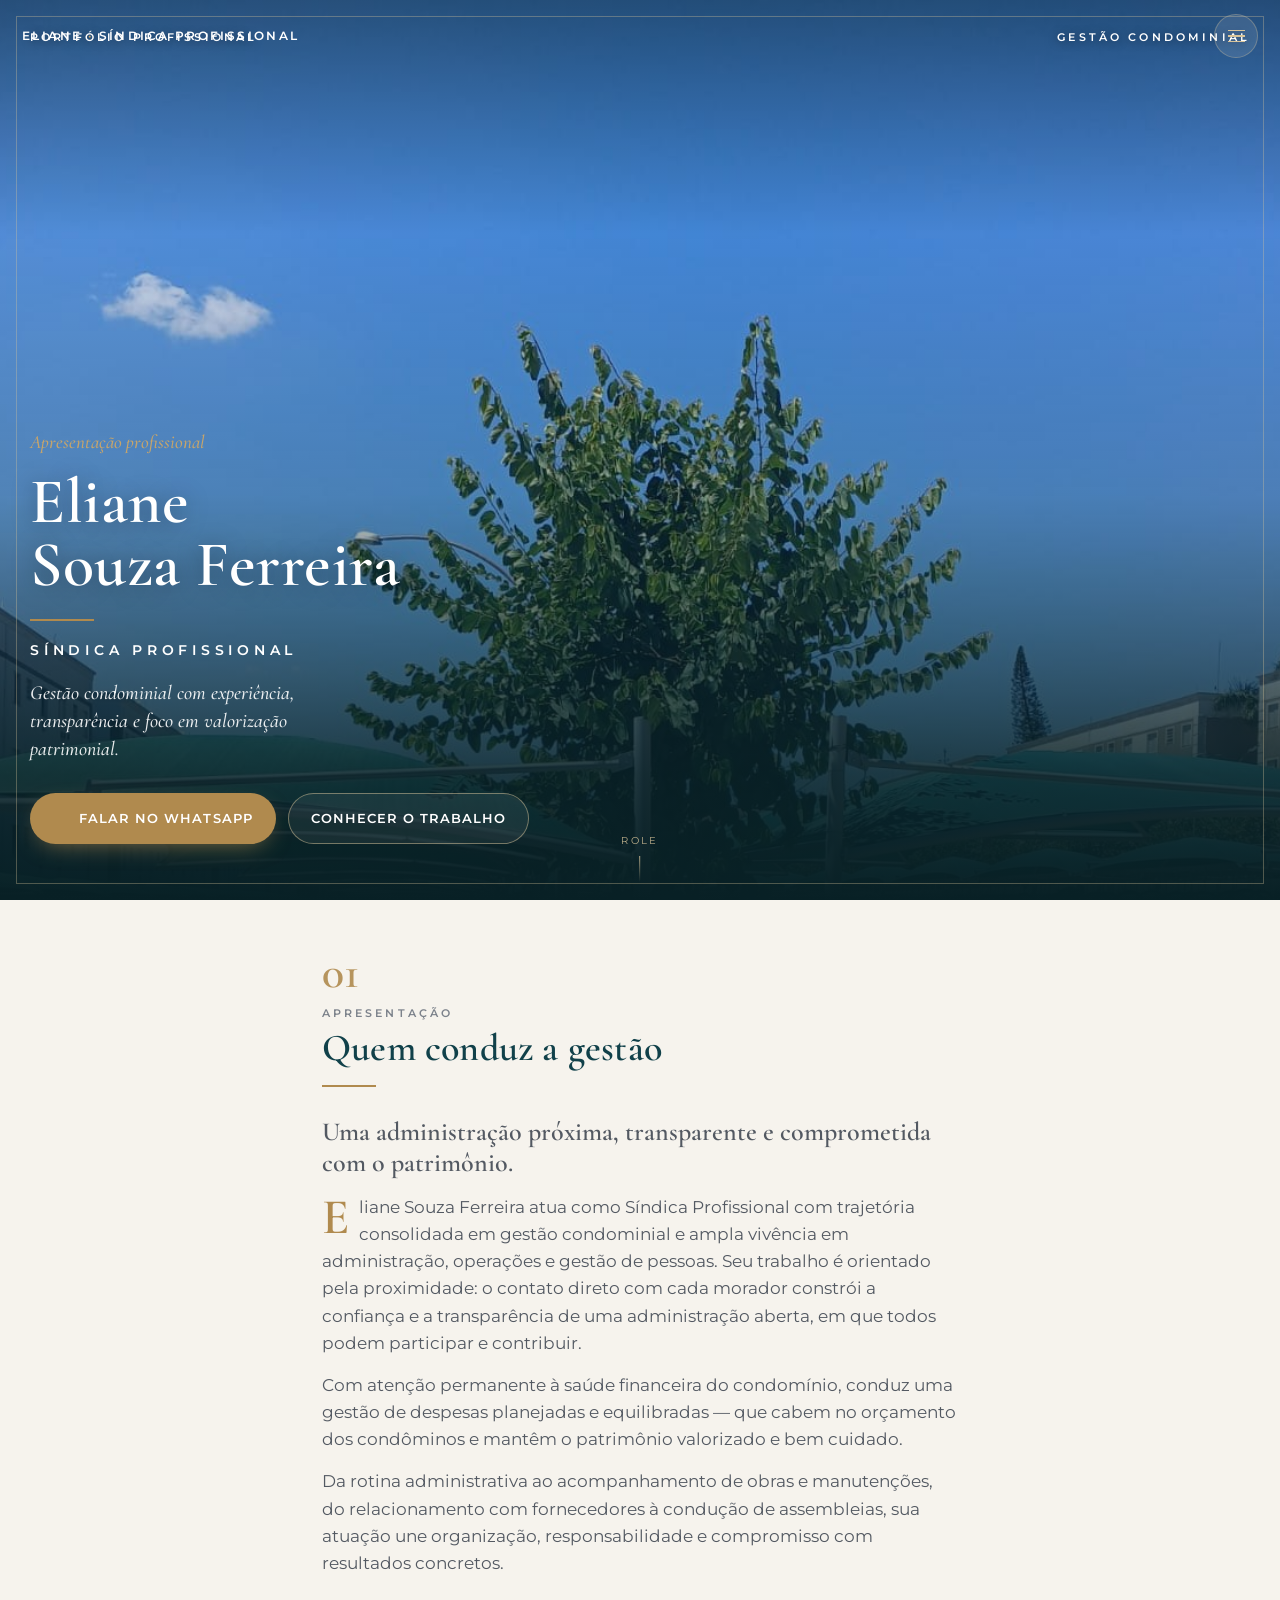
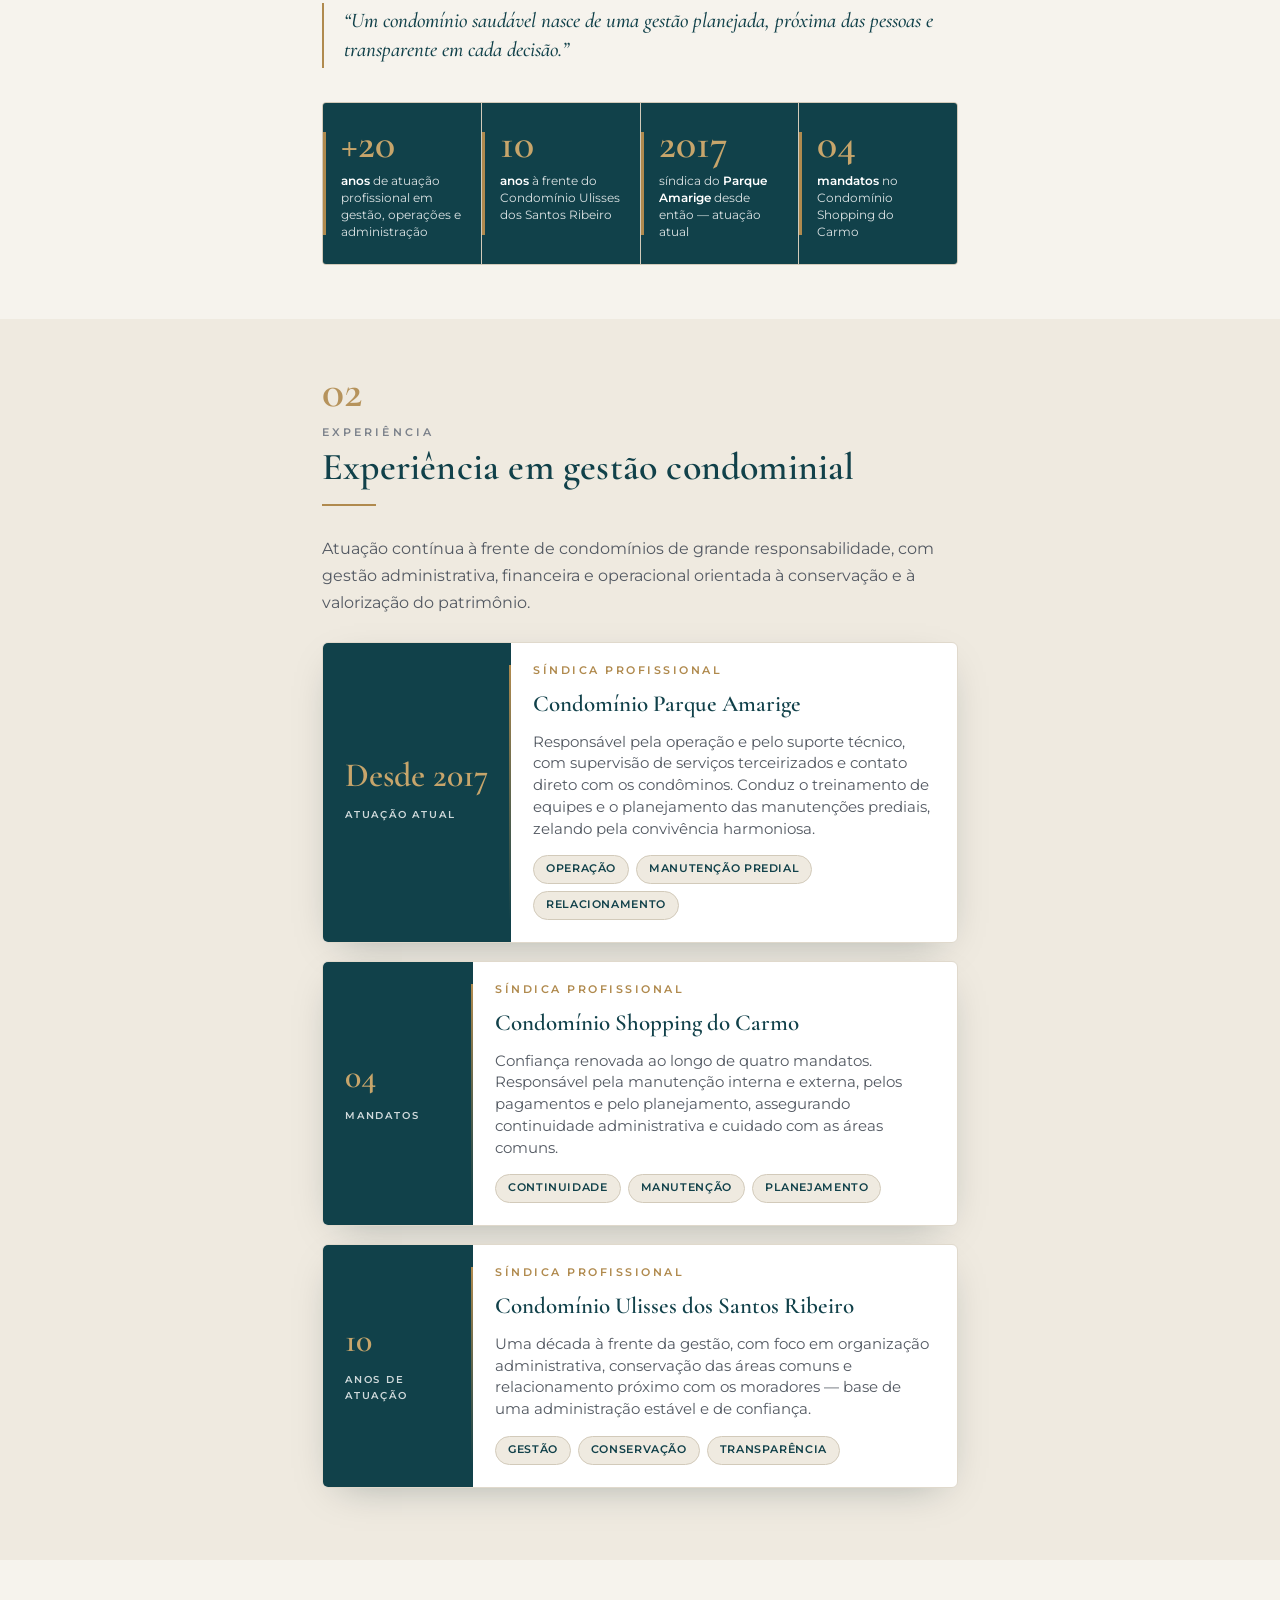
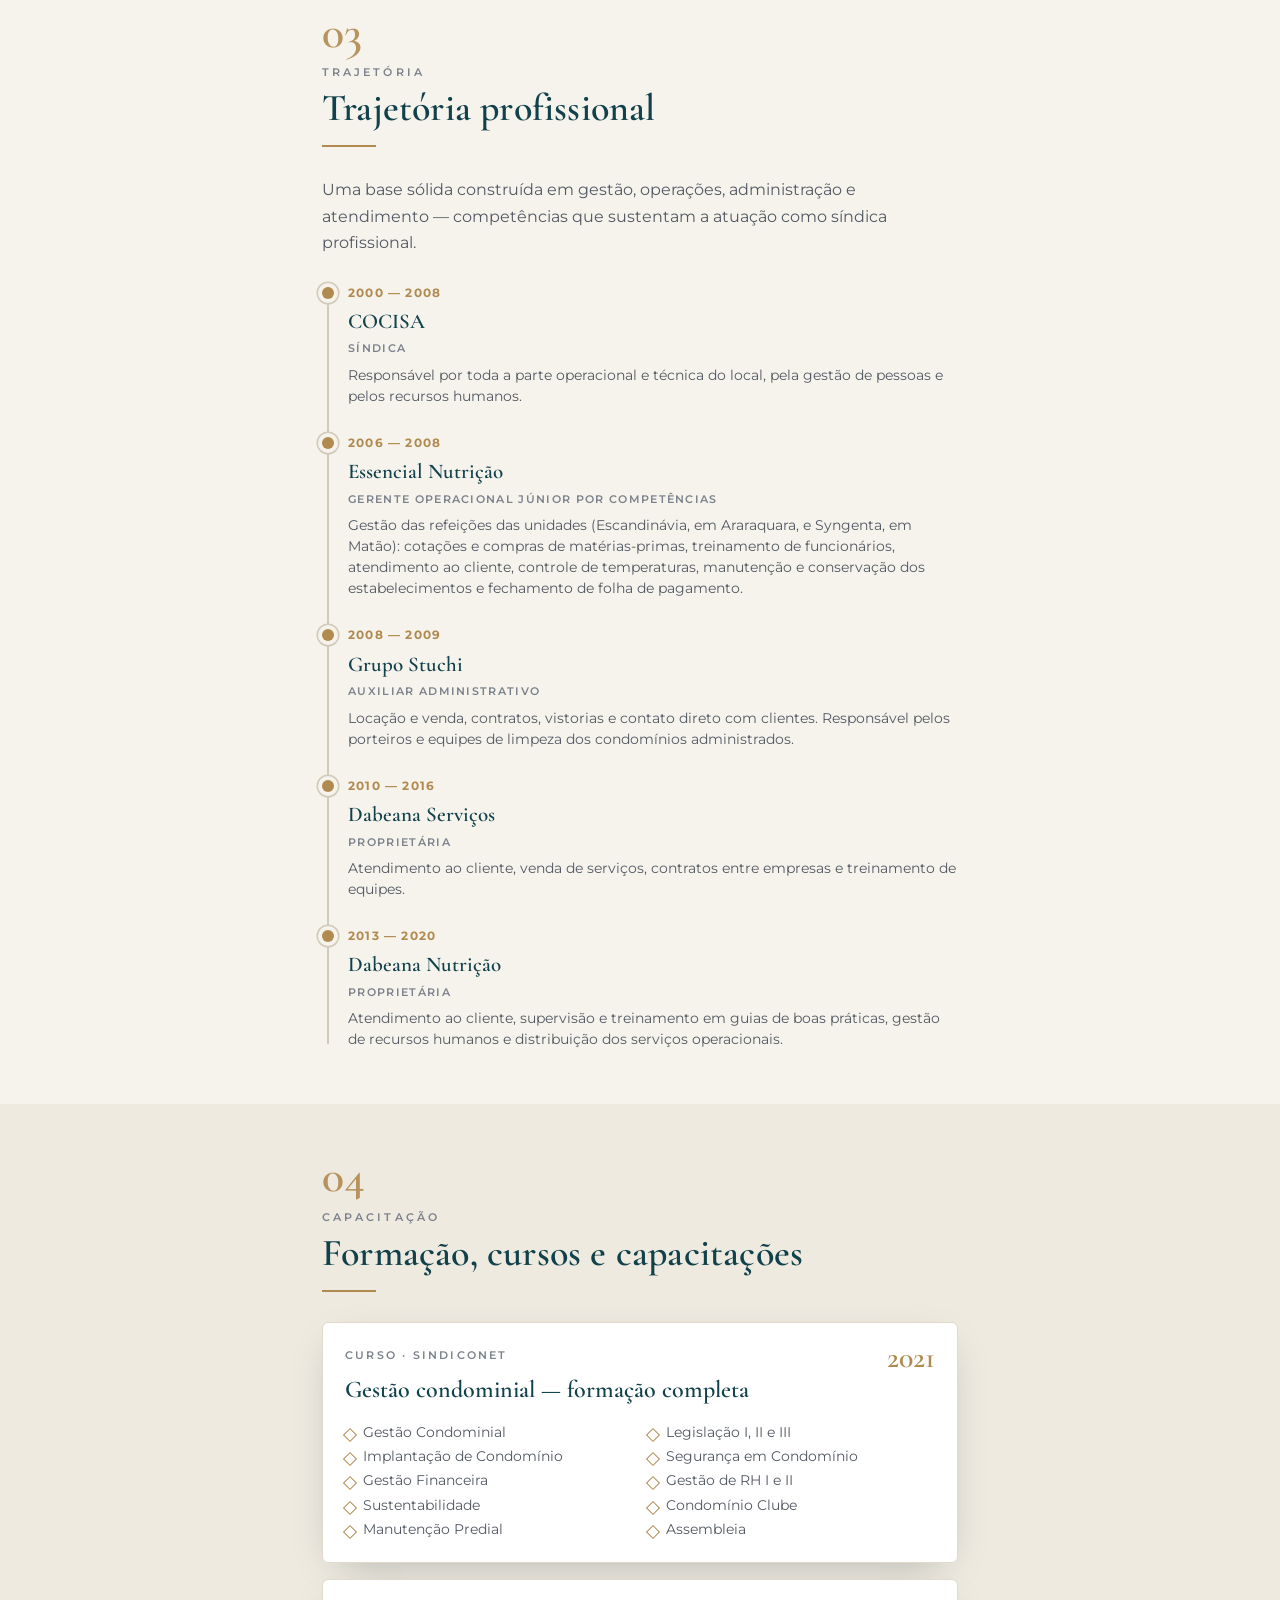
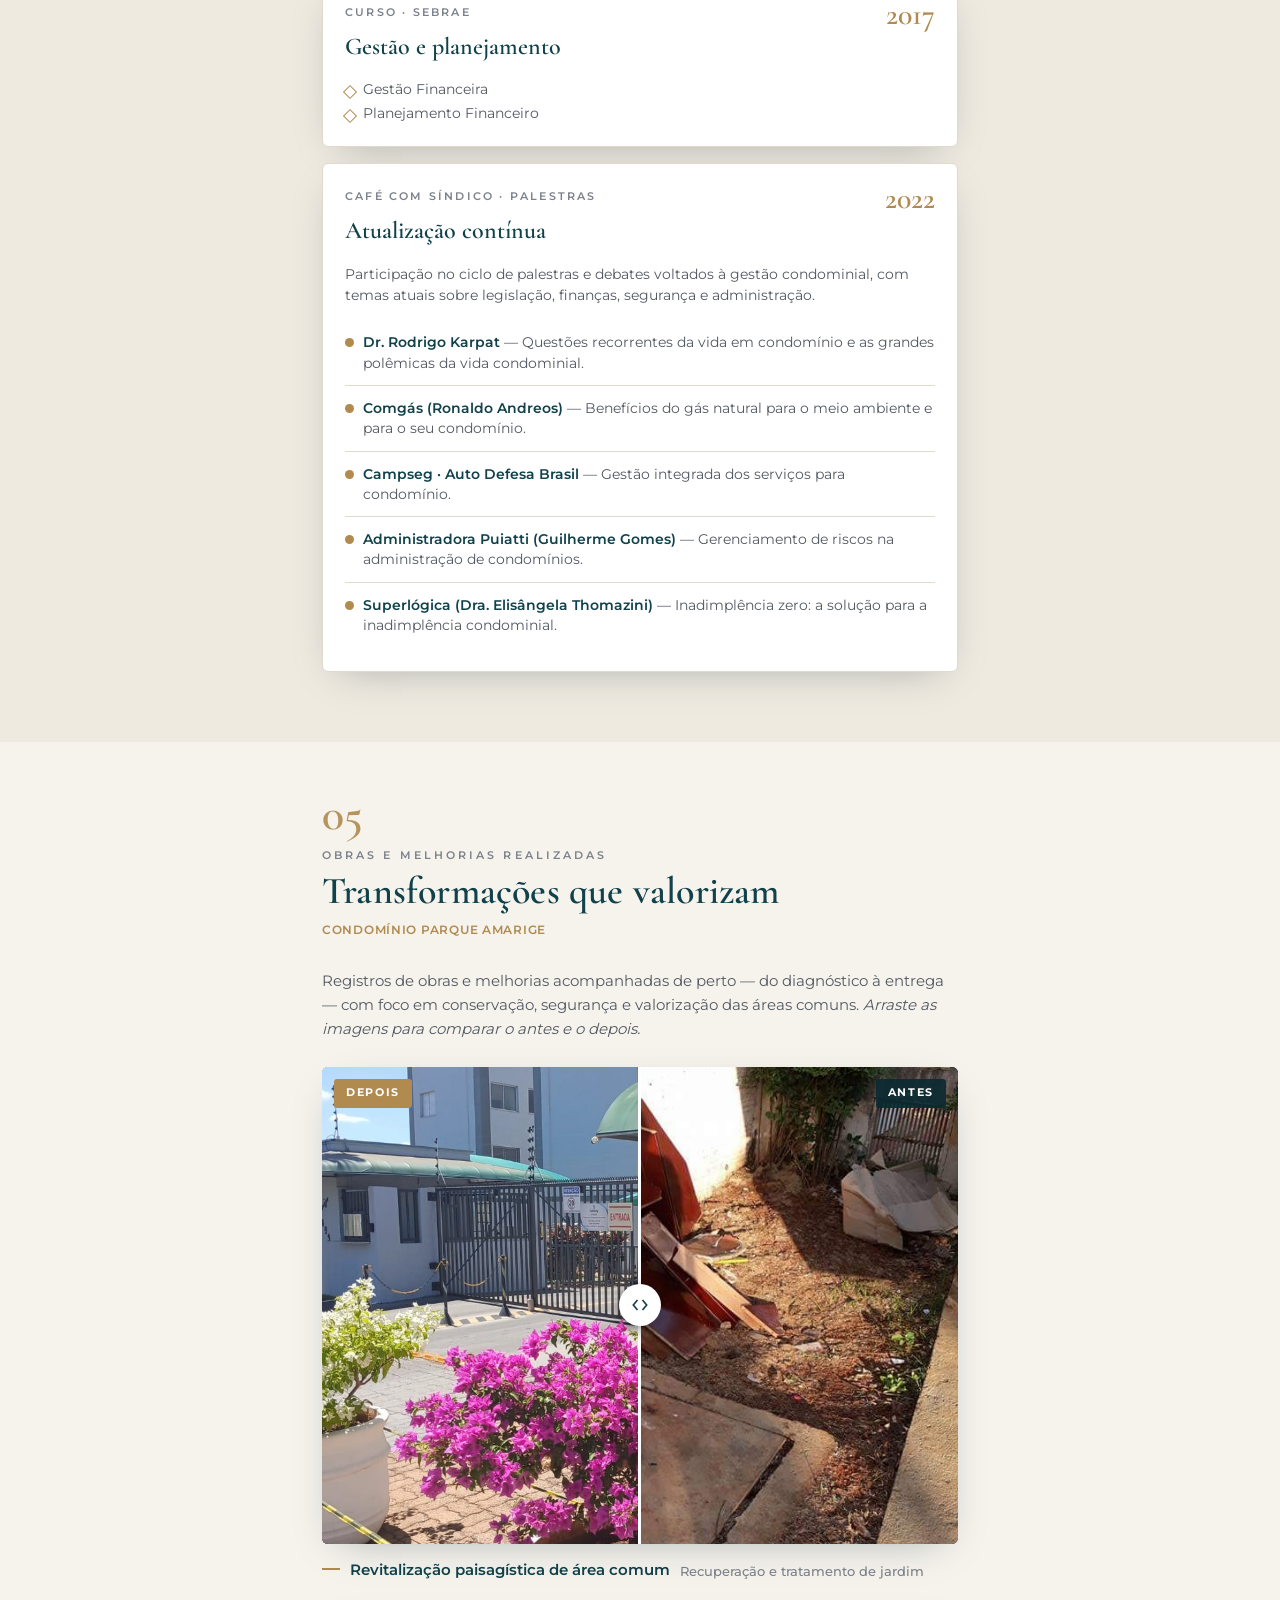
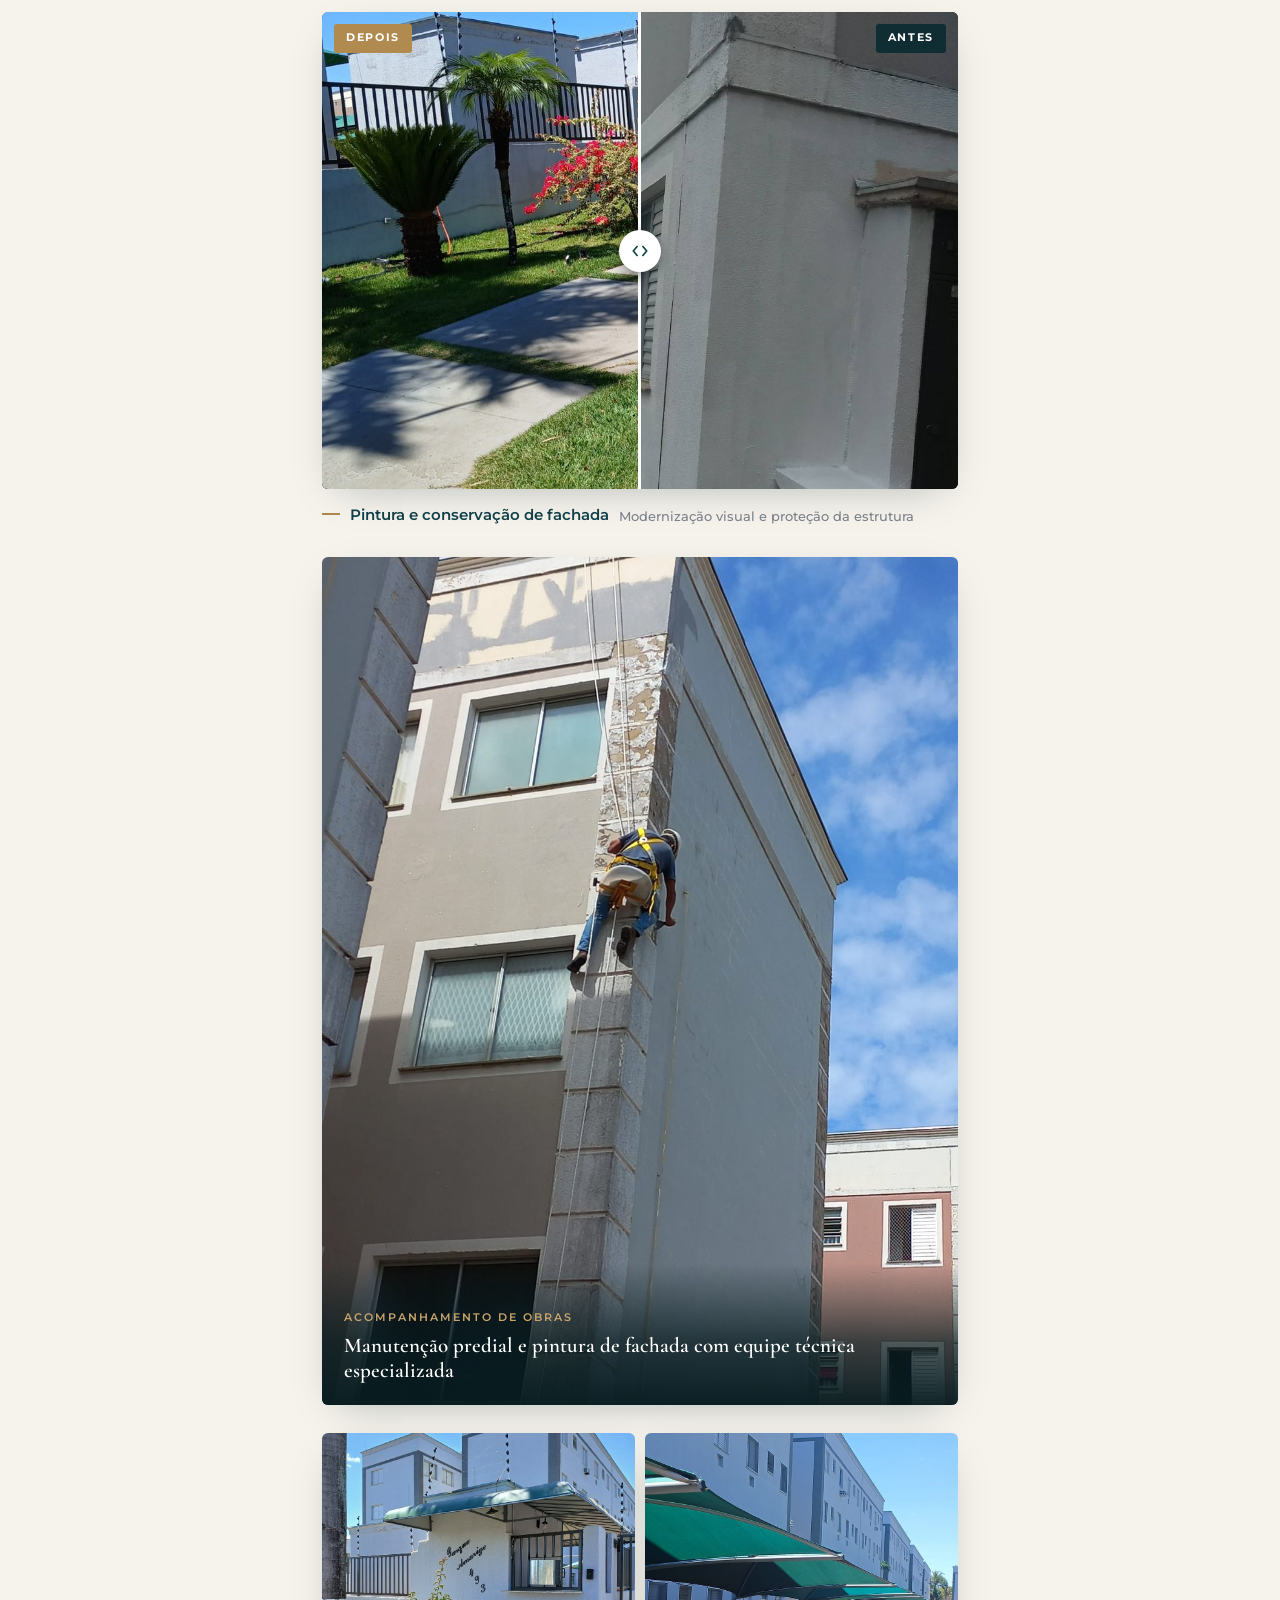
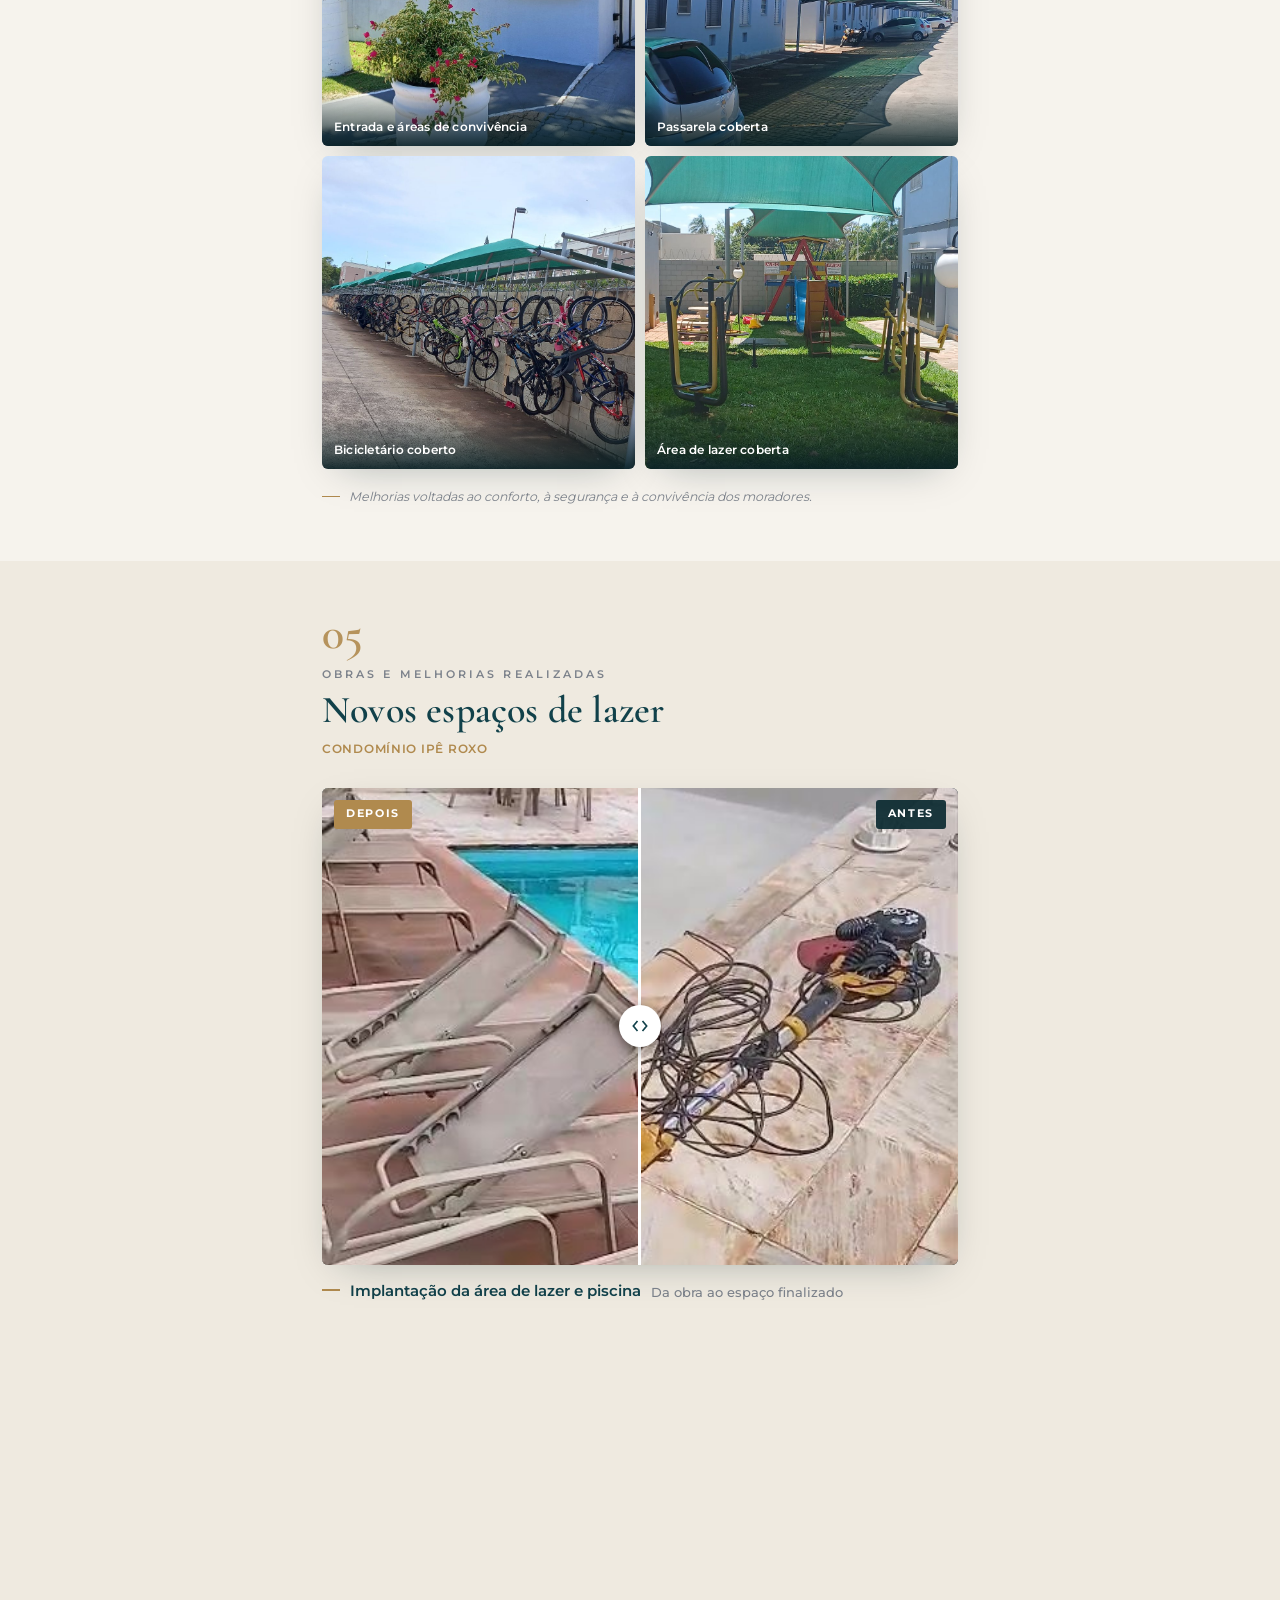
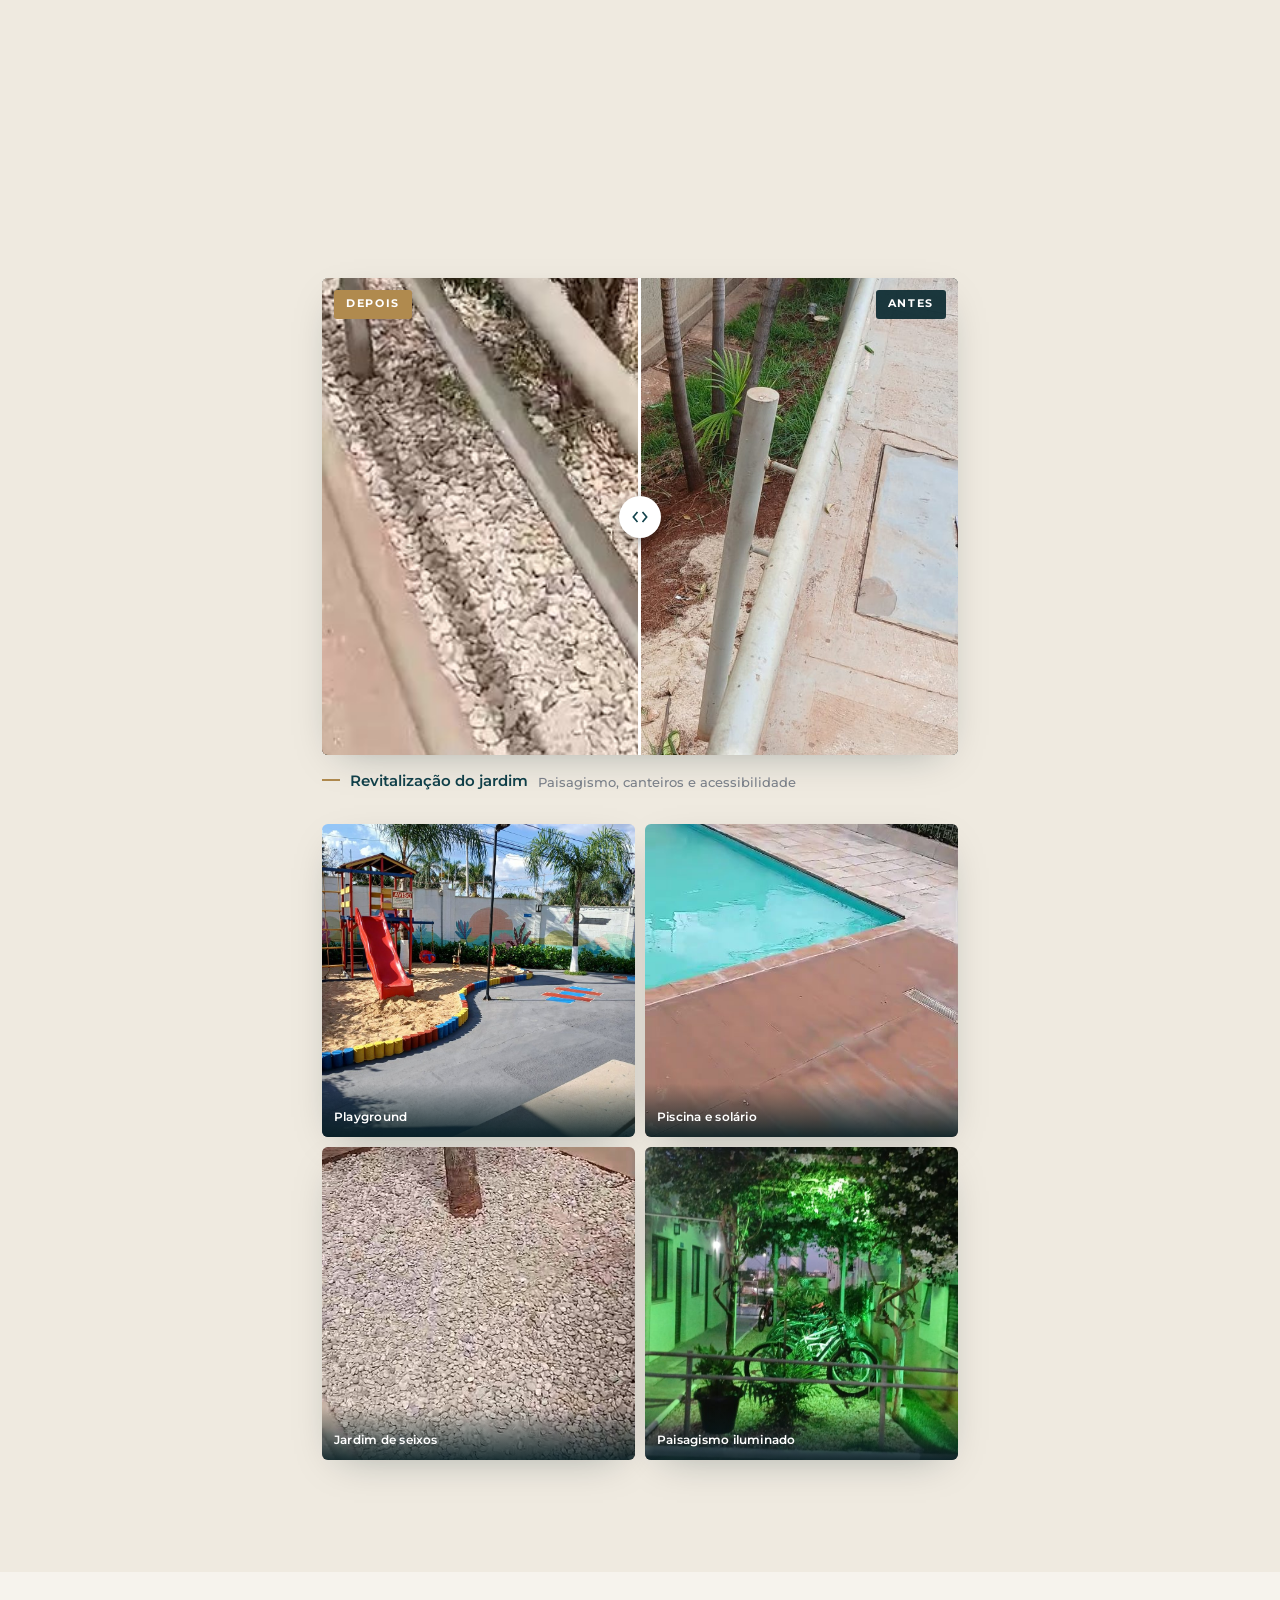
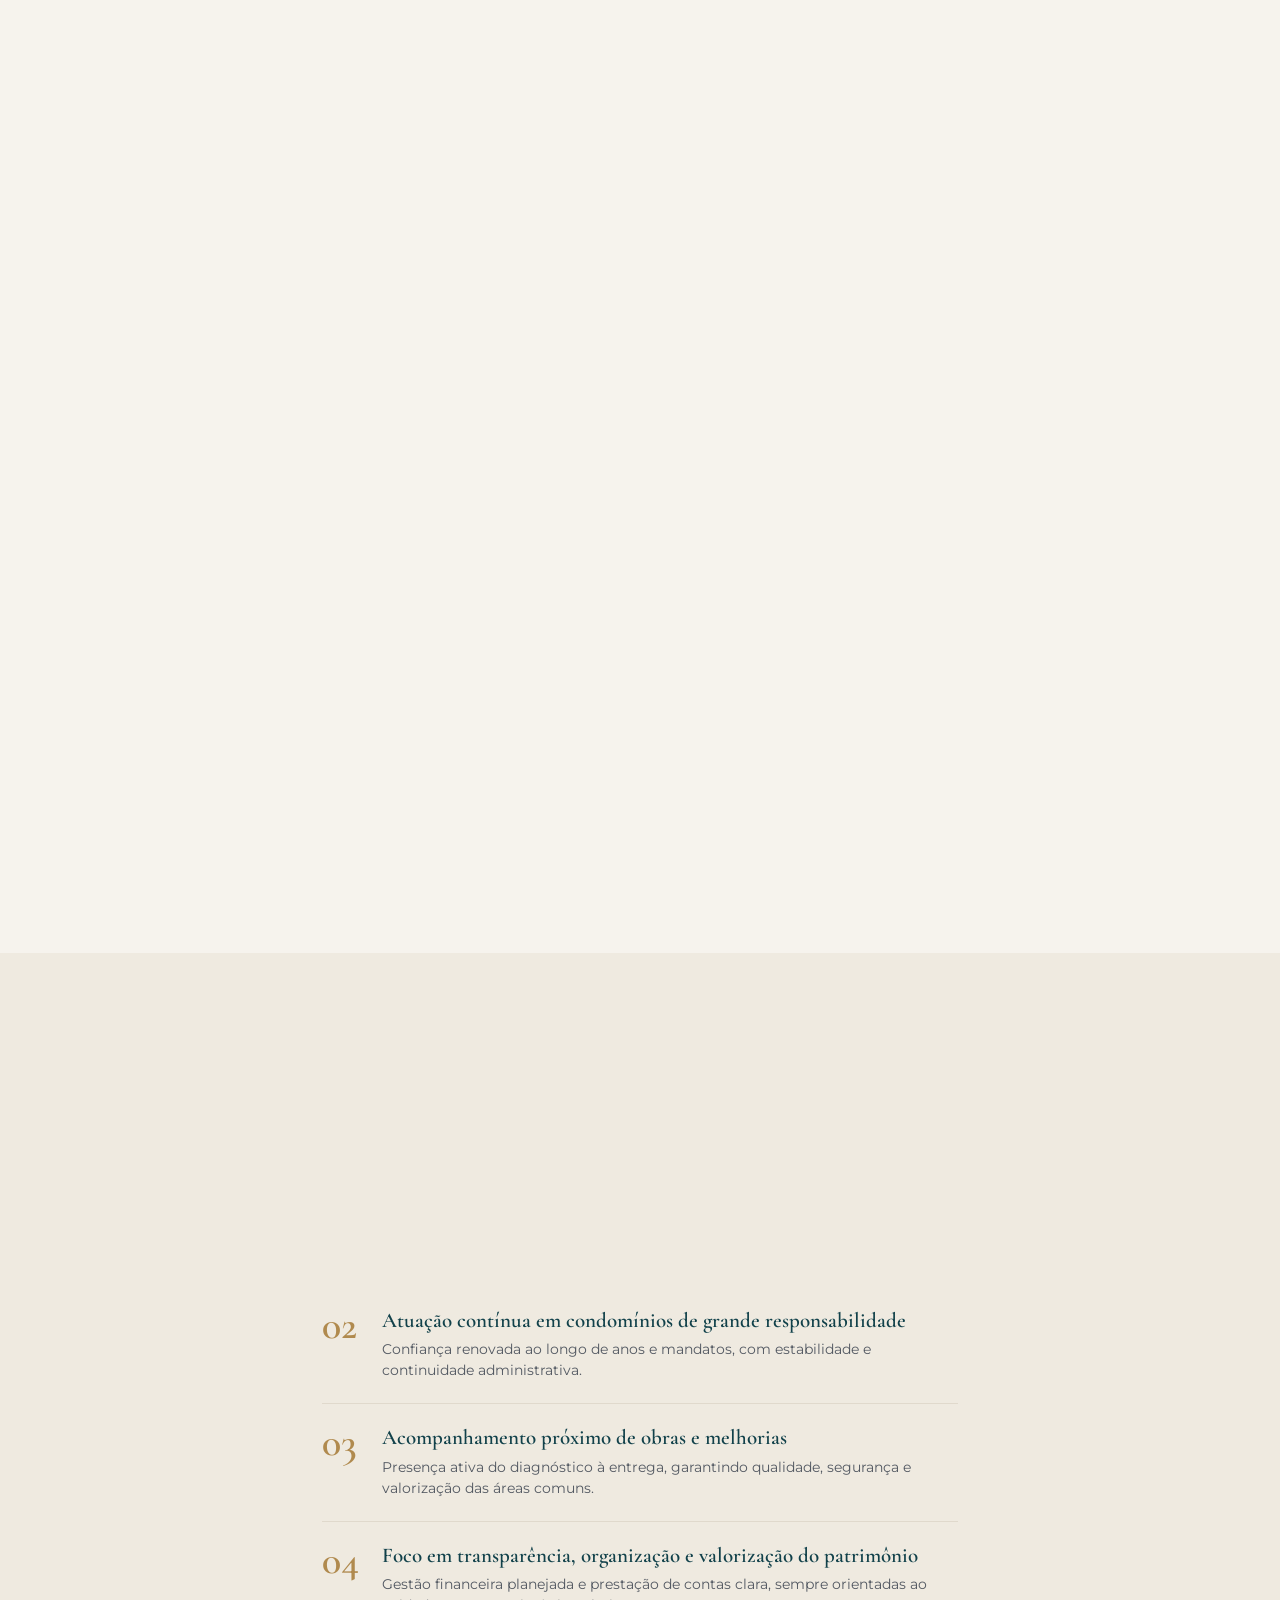
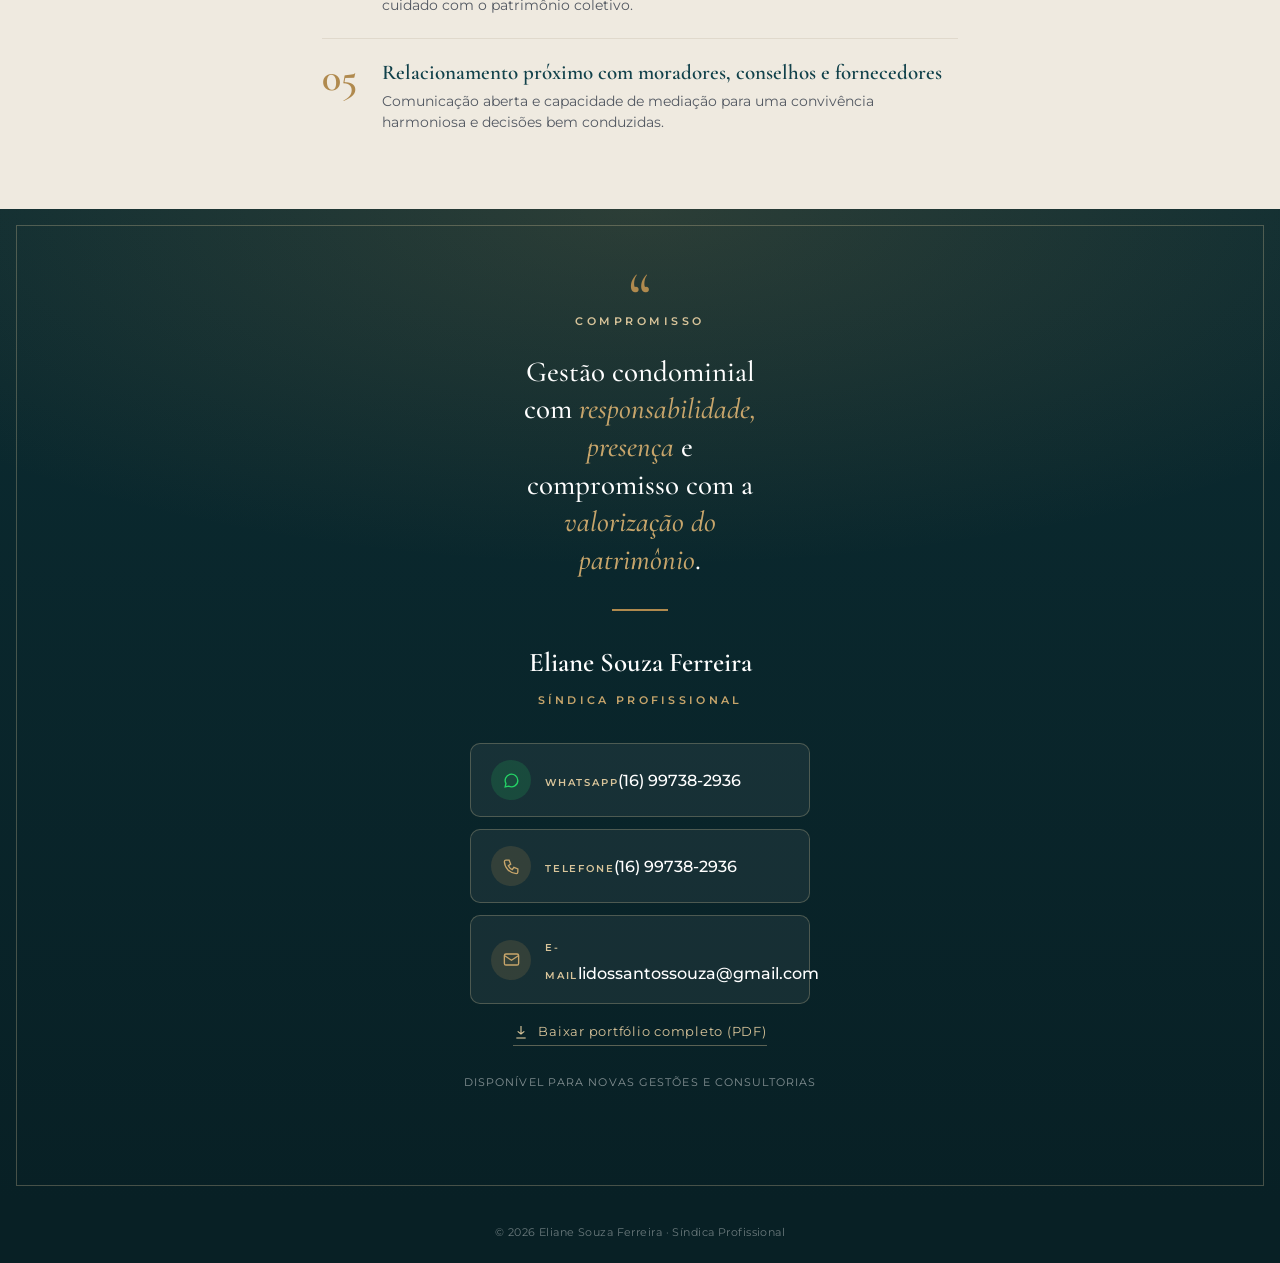
==== index.html @ aebdc5c3 "Adiciona site mobile de apresentação (one-page) da Síndica Profissional Portal responsivo mobile-fir" ====
<!DOCTYPE html>
<html lang="pt-BR">
<head>
<meta charset="UTF-8">
<meta name="viewport" content="width=device-width, initial-scale=1, viewport-fit=cover">
<meta name="theme-color" content="#082025">
<title>Eliane Souza Ferreira · Síndica Profissional</title>
<meta name="description" content="Portfólio de Eliane Souza Ferreira — Síndica Profissional. Gestão condominial com experiência, transparência e foco em valorização patrimonial.">
<meta property="og:title" content="Eliane Souza Ferreira · Síndica Profissional">
<meta property="og:description" content="Gestão condominial com experiência, transparência e foco em valorização patrimonial.">
<meta property="og:image" content="output/assets/cover.jpg">
<meta property="og:type" content="website">
<link rel="stylesheet" href="output/assets/fonts.css">
<style>
:root{
  --paper:#F6F3ED;
  --paper-2:#EFEAE0;
  --white:#FFFFFF;
  --ink:#23282E;
  --ink-soft:#535962;
  --ink-mute:#7C828B;
  --petrol:#11414A;
  --petrol-2:#0B2B31;
  --petrol-deep:#082025;
  --gold:#B08A4E;
  --gold-2:#C7A56B;
  --gold-soft:#D8C49A;
  --line:#E0D9CC;
  --line-2:#D2CABA;
  --shadow:0 12px 40px -18px rgba(8,32,37,.35);
}
*{box-sizing:border-box;margin:0;padding:0;-webkit-tap-highlight-color:transparent;}
html{scroll-behavior:smooth;-webkit-text-size-adjust:100%;}
body{
  font-family:'Montserrat',system-ui,sans-serif;color:var(--ink);
  background:var(--paper);font-size:16px;line-height:1.6;
  overflow-x:hidden;
}
img{display:block;max-width:100%;}
a{color:inherit;text-decoration:none;}
.serif{font-family:'Cormorant Garamond',Georgia,serif;}

/* ---------- layout helpers ---------- */
.wrap{width:100%;max-width:680px;margin:0 auto;padding:0 22px;}
section{padding:54px 0;position:relative;}
.eyebrow{font-size:11px;letter-spacing:.32em;text-transform:uppercase;font-weight:600;color:var(--gold);}
.sec-num{font-family:'Cormorant Garamond',serif;font-size:46px;font-weight:600;color:var(--gold);line-height:.8;opacity:.9;}
.sec-head{margin-bottom:30px;}
.sec-label{font-size:11px;letter-spacing:.28em;text-transform:uppercase;color:var(--ink-mute);font-weight:600;margin-top:14px;}
.sec-title{font-family:'Cormorant Garamond',serif;font-size:33px;font-weight:600;color:var(--petrol);line-height:1.08;margin-top:6px;letter-spacing:.2px;}
.sec-sub{font-size:12px;letter-spacing:.06em;color:var(--gold);font-weight:600;text-transform:uppercase;margin-top:8px;}
.rule{height:2px;width:54px;background:var(--gold);border:none;margin:16px 0 0;}
.lead{font-size:16px;color:var(--ink-soft);line-height:1.66;}
.alt{background:var(--paper-2);}

/* reveal animation */
.reveal{opacity:0;transform:translateY(22px);transition:opacity .7s ease,transform .7s cubic-bezier(.2,.7,.3,1);}
.reveal.in{opacity:1;transform:none;}
@media (prefers-reduced-motion:reduce){.reveal{opacity:1;transform:none;transition:none;}html{scroll-behavior:auto;}}

/* ---------- top bar ---------- */
.topbar{
  position:fixed;top:0;left:0;right:0;z-index:60;
  display:flex;align-items:center;justify-content:space-between;
  padding:14px 22px;
  background:rgba(8,32,37,0);transition:background .35s ease,padding .35s ease,box-shadow .35s ease;
}
.topbar.solid{background:rgba(8,32,37,.96);padding:11px 22px;box-shadow:0 6px 24px -12px rgba(0,0,0,.5);backdrop-filter:blur(8px);}
.topbar .tb-brand{color:#fff;font-size:12px;letter-spacing:.2em;text-transform:uppercase;font-weight:600;opacity:0;transition:opacity .35s;}
.topbar.solid .tb-brand{opacity:1;}
.tb-brand b{color:var(--gold-2);font-weight:600;}
.burger{width:44px;height:44px;border:none;background:rgba(255,255,255,.10);border:1px solid rgba(216,196,154,.32);border-radius:50%;
  display:flex;flex-direction:column;align-items:center;justify-content:center;gap:4px;cursor:pointer;}
.burger span{width:17px;height:1.6px;background:var(--gold-soft);transition:.3s;}
.burger.x span:nth-child(1){transform:translateY(5.6px) rotate(45deg);}
.burger.x span:nth-child(2){opacity:0;}
.burger.x span:nth-child(3){transform:translateY(-5.6px) rotate(-45deg);}

/* drawer */
.drawer{position:fixed;inset:0;z-index:55;background:linear-gradient(180deg,var(--petrol-2),var(--petrol-deep));
  display:flex;flex-direction:column;justify-content:center;padding:40px 34px;
  transform:translateY(-100%);transition:transform .45s cubic-bezier(.5,0,.2,1);visibility:hidden;}
.drawer.open{transform:none;visibility:visible;}
.drawer a{color:rgba(255,255,255,.92);font-family:'Cormorant Garamond',serif;font-size:27px;font-weight:500;
  padding:11px 0;border-bottom:1px solid rgba(216,196,154,.16);display:flex;align-items:baseline;gap:14px;}
.drawer a .mn{font-family:'Montserrat',sans-serif;font-size:11px;color:var(--gold);letter-spacing:.12em;width:26px;font-weight:600;}
.drawer .dr-foot{margin-top:30px;display:flex;flex-direction:column;gap:6px;}
.drawer .dr-foot a{font-family:'Montserrat',sans-serif;font-size:13px;border:none;padding:4px 0;color:var(--gold-soft);letter-spacing:.04em;}

/* ---------- HERO ---------- */
.hero{min-height:100svh;min-height:100vh;position:relative;display:flex;align-items:flex-end;
  padding:0;overflow:hidden;background:var(--petrol-deep);}
.hero .bg{position:absolute;inset:0;background:url('output/assets/cover.jpg') center 30%/cover no-repeat;}
.hero .bg::after{content:"";position:absolute;inset:0;
  background:linear-gradient(180deg,rgba(8,32,37,.55) 0%,rgba(8,32,37,.12) 26%,rgba(8,32,37,.30) 55%,rgba(8,32,37,.86) 86%,var(--petrol-deep) 100%);}
.hero .hframe{position:absolute;inset:16px;border:1px solid rgba(216,196,154,.34);z-index:2;pointer-events:none;}
.hero .htop{position:absolute;top:0;left:0;right:0;z-index:3;display:flex;justify-content:space-between;
  padding:30px 30px;color:#fff;}
.hero .htop .k{font-size:10.5px;letter-spacing:.3em;text-transform:uppercase;font-weight:600;text-shadow:0 1px 8px rgba(0,0,0,.5);}
.hero .hbody{position:relative;z-index:3;width:100%;padding:0 30px 56px;}
.hero .kick{font-family:'Cormorant Garamond',serif;font-style:italic;font-size:19px;color:var(--gold-2);margin-bottom:14px;}
.hero .name{font-family:'Cormorant Garamond',serif;font-weight:600;font-size:54px;line-height:.98;color:#fff;letter-spacing:.5px;
  text-shadow:0 2px 24px rgba(0,0,0,.4);}
.hero .gline{height:2px;width:64px;background:var(--gold);margin:22px 0 18px;}
.hero .role{font-size:14px;letter-spacing:.34em;text-transform:uppercase;color:#fff;font-weight:600;}
.hero .sub{font-family:'Cormorant Garamond',serif;font-style:italic;font-size:20px;line-height:1.4;color:rgba(255,255,255,.9);margin-top:18px;max-width:30ch;}
.hero .hcta{display:flex;gap:12px;margin-top:30px;flex-wrap:wrap;}
.scroll-cue{position:absolute;left:50%;bottom:18px;transform:translateX(-50%);z-index:3;
  color:var(--gold-soft);font-size:10px;letter-spacing:.24em;text-transform:uppercase;display:flex;flex-direction:column;align-items:center;gap:7px;opacity:.85;}
.scroll-cue .ln{width:1px;height:26px;background:linear-gradient(var(--gold-soft),transparent);animation:cue 1.8s ease-in-out infinite;}
@keyframes cue{0%,100%{transform:scaleY(.5);opacity:.4;transform-origin:top;}50%{transform:scaleY(1);opacity:1;transform-origin:top;}}

/* buttons */
.btn{display:inline-flex;align-items:center;gap:9px;font-size:13px;font-weight:600;letter-spacing:.08em;
  padding:14px 22px;border-radius:40px;border:1px solid transparent;cursor:pointer;transition:.25s;text-transform:uppercase;}
.btn svg{width:17px;height:17px;stroke-width:1.8;fill:none;}
.btn-gold{background:var(--gold);color:#fff;box-shadow:0 8px 24px -10px rgba(176,138,78,.8);}
.btn-gold:active{transform:translateY(1px);}
.btn-ghost{background:rgba(255,255,255,.06);color:#fff;border-color:rgba(216,196,154,.5);}
.btn-petrol{background:var(--petrol);color:#fff;}
.btn-block{width:100%;justify-content:center;padding:16px;}

/* ---------- APRESENTAÇÃO ---------- */
.big{font-family:'Cormorant Garamond',serif;font-size:26px;line-height:1.18;color:var(--petrol);font-weight:600;margin:4px 0 18px;}
.intro p{margin-bottom:15px;color:var(--ink-soft);}
.drop::first-letter{font-family:'Cormorant Garamond',serif;font-size:50px;float:left;line-height:.7;padding:6px 10px 0 0;color:var(--gold);font-weight:600;}
.pullquote{margin:26px 0 4px;padding:4px 0 4px 20px;border-left:2px solid var(--gold);
  font-family:'Cormorant Garamond',serif;font-style:italic;font-size:21px;line-height:1.36;color:var(--petrol);}
/* stats */
.stats{display:grid;grid-template-columns:1fr 1fr;gap:1px;margin-top:34px;background:var(--line-2);
  border-radius:4px;overflow:hidden;border:1px solid var(--line-2);}
.stat{background:var(--petrol);color:#fff;padding:24px 18px;position:relative;}
.stat::before{content:"";position:absolute;left:0;top:18%;bottom:18%;width:3px;background:var(--gold);}
.stat .n{font-family:'Cormorant Garamond',serif;font-size:42px;font-weight:600;color:var(--gold-2);line-height:.8;}
.stat .t{font-size:12px;color:rgba(255,255,255,.85);margin-top:11px;line-height:1.42;}
.stat .t strong{color:#fff;font-weight:600;}

/* ---------- EXPERIÊNCIA cards ---------- */
.fcard{background:var(--white);border:1px solid var(--line);border-radius:6px;overflow:hidden;margin-bottom:18px;box-shadow:var(--shadow);}
.fcard .badge{background:var(--petrol);color:#fff;padding:18px 22px;display:flex;align-items:center;gap:16px;position:relative;}
.fcard .badge::after{content:"";position:absolute;left:22px;right:22px;bottom:0;height:2px;background:linear-gradient(90deg,var(--gold),transparent);}
.fcard .badge .bn{font-family:'Cormorant Garamond',serif;font-size:34px;font-weight:600;color:var(--gold-2);line-height:.85;white-space:nowrap;}
.fcard .badge .bl{font-size:10px;letter-spacing:.18em;text-transform:uppercase;color:rgba(255,255,255,.8);font-weight:600;}
.fcard .body{padding:20px 22px 22px;}
.fcard .body .role{font-size:10.5px;letter-spacing:.24em;text-transform:uppercase;color:var(--gold);font-weight:600;}
.fcard .body h3{font-family:'Cormorant Garamond',serif;font-size:23px;color:var(--petrol);margin:6px 0 9px;font-weight:600;}
.fcard .body p{font-size:14.5px;line-height:1.5;color:var(--ink-soft);}
.tags{display:flex;flex-wrap:wrap;gap:7px;margin-top:15px;}
.tag{font-size:10.5px;letter-spacing:.06em;text-transform:uppercase;color:var(--petrol);background:var(--paper-2);
  border:1px solid var(--line-2);border-radius:30px;padding:5px 12px;font-weight:600;}

/* ---------- TIMELINE ---------- */
.tl{position:relative;padding-left:26px;margin-top:8px;}
.tl::before{content:"";position:absolute;left:5px;top:6px;bottom:6px;width:1.5px;background:var(--line-2);}
.tlitem{position:relative;padding-bottom:26px;}
.tlitem:last-child{padding-bottom:0;}
.tlitem::before{content:"";position:absolute;left:-26px;top:4px;width:12px;height:12px;border-radius:50%;
  background:var(--gold);box-shadow:0 0 0 4px var(--paper),0 0 0 5.5px var(--line-2);}
.alt .tlitem::before{box-shadow:0 0 0 4px var(--paper-2),0 0 0 5.5px var(--line-2);}
.tlitem .yr{font-size:12px;letter-spacing:.1em;color:var(--gold);font-weight:700;}
.tlitem h4{font-family:'Cormorant Garamond',serif;font-size:21px;color:var(--petrol);font-weight:600;margin:3px 0 2px;}
.tlitem .rolelab{font-size:11px;letter-spacing:.12em;text-transform:uppercase;color:var(--ink-mute);font-weight:600;margin-bottom:7px;}
.tlitem p{font-size:14px;line-height:1.5;color:var(--ink-soft);}

/* ---------- CURSOS ---------- */
.ccard{background:var(--white);border:1px solid var(--line);border-radius:6px;padding:24px 22px;position:relative;margin-bottom:16px;box-shadow:var(--shadow);}
.ccard .yrbadge{position:absolute;top:20px;right:22px;font-family:'Cormorant Garamond',serif;font-size:30px;color:var(--gold);font-weight:600;line-height:1;}
.ccard .prov{font-size:11px;letter-spacing:.2em;text-transform:uppercase;color:var(--ink-mute);font-weight:600;}
.ccard h3{font-family:'Cormorant Garamond',serif;font-size:24px;color:var(--petrol);font-weight:600;margin:6px 0 14px;padding-right:60px;}
.modlist{display:grid;grid-template-columns:1fr 1fr;gap:6px 16px;}
.modlist.one{grid-template-columns:1fr;}
.modlist li{list-style:none;font-size:13.5px;color:var(--ink-soft);padding-left:18px;position:relative;line-height:1.35;}
.modlist li::before{content:"";position:absolute;left:0;top:7px;width:8px;height:8px;border:1.4px solid var(--gold);transform:rotate(45deg);}
.ccard p{font-size:14px;color:var(--ink-soft);line-height:1.5;}
.palestras li{list-style:none;font-size:14px;color:var(--ink-soft);padding:12px 0 12px 18px;position:relative;
  border-bottom:1px solid var(--line);line-height:1.45;}
.palestras li:last-child{border-bottom:none;}
.palestras li::before{content:"";position:absolute;left:0;top:18px;width:9px;height:9px;border-radius:50%;background:var(--gold);}
.palestras li strong{color:var(--petrol);font-weight:600;}

/* ---------- OBRAS ---------- */
.obra-intro{font-size:15px;line-height:1.6;color:var(--ink-soft);margin-bottom:26px;}
.ba-block{margin-bottom:30px;}
/* before/after slider */
.ba-slider{position:relative;width:100%;aspect-ratio:4/3;border-radius:6px;overflow:hidden;box-shadow:var(--shadow);
  user-select:none;touch-action:pan-y;background:var(--petrol-deep);}
.ba-slider img{position:absolute;inset:0;width:100%;height:100%;object-fit:cover;pointer-events:none;}
.ba-slider .after-wrap{position:absolute;inset:0;width:50%;overflow:hidden;border-right:2px solid var(--white);}
.ba-slider .after-wrap img{width:100vw;max-width:680px;}
.ba-tag{position:absolute;top:12px;font-size:10.5px;letter-spacing:.16em;text-transform:uppercase;font-weight:700;color:#fff;padding:6px 12px;border-radius:3px;z-index:4;}
.tag-antes{right:12px;background:rgba(11,43,49,.92);}
.tag-depois{left:12px;background:var(--gold);}
.ba-handle{position:absolute;top:0;bottom:0;left:50%;width:2px;background:var(--white);transform:translateX(-1px);z-index:5;pointer-events:none;}
.ba-handle .knob{position:absolute;top:50%;left:50%;transform:translate(-50%,-50%);width:42px;height:42px;border-radius:50%;
  background:var(--white);box-shadow:0 4px 14px rgba(0,0,0,.4);display:flex;align-items:center;justify-content:center;color:var(--petrol);}
.ba-handle .knob svg{width:20px;height:20px;stroke:var(--petrol);stroke-width:2;fill:none;}
.ba-cap{display:flex;align-items:flex-start;gap:10px;margin-top:15px;font-size:14.5px;color:var(--petrol);font-weight:600;}
.ba-cap::before{content:"";width:18px;height:2px;background:var(--gold);flex:0 0 auto;margin-top:9px;}
.ba-cap .desc{display:block;color:var(--ink-mute);font-weight:500;font-size:13px;margin-top:2px;}

/* action shot */
.action{position:relative;border-radius:6px;overflow:hidden;margin:28px 0;box-shadow:var(--shadow);min-height:280px;}
.action img{width:100%;height:100%;min-height:280px;object-fit:cover;object-position:center 28%;}
.action .ov{position:absolute;left:0;right:0;bottom:0;padding:46px 22px 22px;
  background:linear-gradient(0deg,rgba(7,28,32,.96),rgba(7,28,32,.7) 45%,transparent);}
.action .ov .s{color:var(--gold-2);font-size:11px;letter-spacing:.18em;text-transform:uppercase;font-weight:600;margin-bottom:6px;}
.action .ov .t{color:#fff;font-family:'Cormorant Garamond',serif;font-size:21px;font-weight:600;line-height:1.2;}

/* gallery */
.gallery{display:grid;grid-template-columns:1fr 1fr;gap:10px;}
.gcell{position:relative;border-radius:6px;overflow:hidden;aspect-ratio:1/1;box-shadow:var(--shadow);}
.gcell img{width:100%;height:100%;object-fit:cover;transition:transform .6s ease;}
.gcell:active img{transform:scale(1.05);}
.gcell .cap{position:absolute;left:0;right:0;bottom:0;padding:24px 12px 10px;color:#fff;font-size:11.5px;font-weight:600;
  letter-spacing:.02em;background:linear-gradient(0deg,rgba(8,32,37,.9),transparent);}
.note{font-size:12.5px;color:var(--ink-mute);font-style:italic;margin-top:18px;display:flex;align-items:flex-start;gap:9px;}
.note::before{content:"";width:18px;height:1px;background:var(--gold);flex:0 0 auto;margin-top:9px;}

/* ---------- OUTRAS FRENTES ---------- */
.fgrid{display:grid;grid-template-columns:1fr;gap:12px;}
.fitem{background:var(--white);border:1px solid var(--line);border-radius:6px;padding:18px 18px;display:flex;gap:16px;align-items:flex-start;box-shadow:var(--shadow);}
.fitem .ic{flex:0 0 46px;height:46px;border-radius:50%;background:var(--paper-2);border:1px solid var(--line-2);
  display:flex;align-items:center;justify-content:center;}
.fitem .ic svg{width:23px;height:23px;stroke:var(--petrol);fill:none;stroke-width:1.6;}
.fitem h4{font-size:15px;color:var(--petrol);font-weight:600;margin-bottom:4px;}
.fitem p{font-size:13.5px;line-height:1.45;color:var(--ink-soft);}

/* ---------- DIFERENCIAIS ---------- */
.diff{display:flex;gap:18px;align-items:flex-start;padding:22px 0;border-bottom:1px solid var(--line);}
.diff:last-child{border-bottom:none;}
.diff .dn{font-family:'Cormorant Garamond',serif;font-size:40px;font-weight:600;color:var(--gold);line-height:.8;flex:0 0 auto;width:42px;}
.diff .dc h4{font-family:'Cormorant Garamond',serif;font-size:21px;color:var(--petrol);font-weight:600;margin-bottom:6px;line-height:1.15;}
.diff .dc p{font-size:14px;line-height:1.5;color:var(--ink-soft);}

/* ---------- ENCERRAMENTO ---------- */
.closing{background:linear-gradient(180deg,var(--petrol-2),var(--petrol-deep));color:#fff;text-align:center;
  padding:70px 0 110px;position:relative;overflow:hidden;}
.closing::before{content:"";position:absolute;inset:0;
  background:radial-gradient(120% 60% at 50% 0%,rgba(176,138,78,.20),transparent 60%);}
.closing .cframe{position:absolute;inset:16px;border:1px solid rgba(216,196,154,.3);pointer-events:none;}
.closing .inner{position:relative;z-index:2;padding:0 26px;}
.closing .mk{font-family:'Cormorant Garamond',serif;font-size:70px;color:var(--gold);line-height:.5;height:34px;}
.closing .eb{font-size:11px;letter-spacing:.32em;text-transform:uppercase;color:var(--gold-soft);font-weight:600;margin-bottom:22px;}
.closing .quote{font-family:'Cormorant Garamond',serif;font-size:29px;line-height:1.3;font-weight:500;max-width:18ch;margin:0 auto;}
.closing .quote em{color:var(--gold-2);font-style:italic;}
.closing .gline{height:2px;width:56px;background:var(--gold);margin:30px auto;}
.closing .who{font-family:'Cormorant Garamond',serif;font-size:27px;font-weight:600;}
.closing .crole{font-size:11px;letter-spacing:.3em;text-transform:uppercase;color:var(--gold-2);margin-top:8px;font-weight:600;}
.contacts{display:flex;flex-direction:column;gap:12px;margin:34px auto 0;max-width:340px;}
.cbtn{display:flex;align-items:center;gap:14px;padding:16px 20px;border-radius:10px;background:rgba(255,255,255,.06);
  border:1px solid rgba(216,196,154,.28);text-align:left;transition:.2s;}
.cbtn:active{background:rgba(255,255,255,.12);}
.cbtn .ci{flex:0 0 40px;height:40px;border-radius:50%;background:rgba(176,138,78,.18);display:flex;align-items:center;justify-content:center;}
.cbtn .ci svg{width:19px;height:19px;stroke:var(--gold-2);fill:none;stroke-width:1.7;}
.cbtn.wa .ci{background:rgba(37,211,102,.16);}
.cbtn.wa .ci svg{stroke:#25D366;}
.cbtn .lbl{font-size:10px;letter-spacing:.18em;text-transform:uppercase;color:var(--gold-soft);font-weight:600;}
.cbtn .val{font-size:15.5px;color:#fff;font-weight:500;margin-top:2px;}
.contact-note{margin-top:26px;font-size:11px;color:rgba(255,255,255,.5);letter-spacing:.1em;text-transform:uppercase;}
.pdf-link{margin-top:18px;display:inline-flex;align-items:center;gap:9px;font-size:12.5px;letter-spacing:.06em;color:var(--gold-soft);
  border-bottom:1px solid rgba(216,196,154,.4);padding-bottom:3px;}
.pdf-link svg{width:16px;height:16px;stroke:var(--gold-soft);fill:none;stroke-width:1.7;}
footer.legal{background:var(--petrol-deep);color:rgba(255,255,255,.4);font-size:11px;text-align:center;padding:22px;letter-spacing:.04em;}

/* ---------- floating whatsapp ---------- */
.fab{position:fixed;right:18px;bottom:18px;z-index:50;width:58px;height:58px;border-radius:50%;background:#25D366;
  display:flex;align-items:center;justify-content:center;box-shadow:0 10px 28px -6px rgba(37,211,102,.7);
  transform:scale(0);transition:transform .35s cubic-bezier(.3,1.4,.5,1);}
.fab.show{transform:scale(1);}
.fab svg{width:30px;height:30px;fill:#fff;}
.fab::after{content:"";position:absolute;inset:0;border-radius:50%;border:2px solid #25D366;animation:pulse 2.4s ease-out infinite;}
@keyframes pulse{0%{transform:scale(1);opacity:.7;}100%{transform:scale(1.7);opacity:0;}}

/* tablet / desktop polish */
@media(min-width:720px){
  body{font-size:17px;}
  .sec-title{font-size:38px;}
  .hero .name{font-size:64px;}
  .stats{grid-template-columns:repeat(4,1fr);}
  .fgrid{grid-template-columns:1fr 1fr;}
  .gallery{grid-template-columns:repeat(2,1fr);}
  .fcard{display:flex;}
  .fcard .badge{flex:0 0 150px;flex-direction:column;align-items:flex-start;justify-content:center;}
  .fcard .badge::after{left:auto;right:0;top:22px;bottom:22px;width:2px;height:auto;background:linear-gradient(180deg,var(--gold),transparent);}
  .fcard .body{flex:1;}
}
</style>
</head>
<body>

<!-- ===== TOP BAR ===== -->
<header class="topbar" id="topbar">
  <a href="#hero" class="tb-brand">ELIANE&nbsp;<b>·</b>&nbsp;Síndica Profissional</a>
  <button class="burger" id="burger" aria-label="Menu"><span></span><span></span><span></span></button>
</header>

<!-- ===== DRAWER NAV ===== -->
<nav class="drawer" id="drawer">
  <a href="#apresentacao"><span class="mn">01</span> Apresentação</a>
  <a href="#experiencia"><span class="mn">02</span> Experiência</a>
  <a href="#trajetoria"><span class="mn">03</span> Trajetória</a>
  <a href="#formacao"><span class="mn">04</span> Formação</a>
  <a href="#obras"><span class="mn">05</span> Obras e melhorias</a>
  <a href="#atuacao"><span class="mn">06</span> Frentes de atuação</a>
  <a href="#diferenciais"><span class="mn">07</span> Diferenciais</a>
  <a href="#contato"><span class="mn">08</span> Contato</a>
  <div class="dr-foot">
    <a href="tel:+5516997382936">(16) 99738-2936</a>
    <a href="mailto:lidossantossouza@gmail.com">lidossantossouza@gmail.com</a>
  </div>
</nav>

<!-- ===== HERO ===== -->
<section class="hero" id="hero">
  <div class="bg"></div>
  <div class="hframe"></div>
  <div class="htop">
    <span class="k">Portfólio Profissional</span>
    <span class="k">Gestão Condominial</span>
  </div>
  <div class="hbody">
    <div class="kick">Apresentação profissional</div>
    <h1 class="name">Eliane<br>Souza Ferreira</h1>
    <div class="gline"></div>
    <div class="role">Síndica Profissional</div>
    <p class="sub">Gestão condominial com experiência, transparência e foco em valorização patrimonial.</p>
    <div class="hcta">
      <a class="btn btn-gold" href="https://wa.me/5516997382936?text=Ol%C3%A1%20Eliane%2C%20vi%20seu%20portf%C3%B3lio%20e%20gostaria%20de%20conversar." target="_blank" rel="noopener">
        <svg viewBox="0 0 24 24"><path d="M20 12a8 8 0 0 1-11.6 7.1L4 20l1-4.2A8 8 0 1 1 20 12z"/><path d="M9 9.5c0 3 2.5 5.5 5.5 5.5"/></svg>
        Falar no WhatsApp
      </a>
      <a class="btn btn-ghost" href="#apresentacao">Conhecer o trabalho</a>
    </div>
  </div>
  <div class="scroll-cue"><span>Role</span><span class="ln"></span></div>
</section>

<!-- ===== 01 APRESENTAÇÃO ===== -->
<section id="apresentacao">
  <div class="wrap">
    <div class="sec-head reveal">
      <div class="sec-num">01</div>
      <div class="sec-label">Apresentação</div>
      <h2 class="sec-title">Quem conduz a gestão</h2>
      <hr class="rule">
    </div>
    <div class="intro reveal">
      <p class="big">Uma administração próxima, transparente e comprometida com o patrimônio.</p>
      <p class="drop">Eliane Souza Ferreira atua como Síndica Profissional com trajetória consolidada em gestão condominial e ampla vivência em administração, operações e gestão de pessoas. Seu trabalho é orientado pela proximidade: o contato direto com cada morador constrói a confiança e a transparência de uma administração aberta, em que todos podem participar e contribuir.</p>
      <p>Com atenção permanente à saúde financeira do condomínio, conduz uma gestão de despesas planejadas e equilibradas — que cabem no orçamento dos condôminos e mantêm o patrimônio valorizado e bem cuidado.</p>
      <p>Da rotina administrativa ao acompanhamento de obras e manutenções, do relacionamento com fornecedores à condução de assembleias, sua atuação une organização, responsabilidade e compromisso com resultados concretos.</p>
      <blockquote class="pullquote">“Um condomínio saudável nasce de uma gestão planejada, próxima das pessoas e transparente em cada decisão.”</blockquote>
    </div>
    <div class="stats reveal">
      <div class="stat"><div class="n">+20</div><div class="t"><strong>anos</strong> de atuação profissional em gestão, operações e administração</div></div>
      <div class="stat"><div class="n">10</div><div class="t"><strong>anos</strong> à frente do Condomínio Ulisses dos Santos Ribeiro</div></div>
      <div class="stat"><div class="n">2017</div><div class="t">síndica do <strong>Parque Amarige</strong> desde então — atuação atual</div></div>
      <div class="stat"><div class="n">04</div><div class="t"><strong>mandatos</strong> no Condomínio Shopping do Carmo</div></div>
    </div>
  </div>
</section>

<!-- ===== 02 EXPERIÊNCIA ===== -->
<section id="experiencia" class="alt">
  <div class="wrap">
    <div class="sec-head reveal">
      <div class="sec-num">02</div>
      <div class="sec-label">Experiência</div>
      <h2 class="sec-title">Experiência em gestão condominial</h2>
      <hr class="rule">
    </div>
    <p class="lead reveal" style="margin-bottom:26px;">Atuação contínua à frente de condomínios de grande responsabilidade, com gestão administrativa, financeira e operacional orientada à conservação e à valorização do patrimônio.</p>

    <article class="fcard reveal">
      <div class="badge"><span class="bn">Desde&nbsp;2017</span><span class="bl">Atuação atual</span></div>
      <div class="body">
        <div class="role">Síndica Profissional</div>
        <h3>Condomínio Parque Amarige</h3>
        <p>Responsável pela operação e pelo suporte técnico, com supervisão de serviços terceirizados e contato direto com os condôminos. Conduz o treinamento de equipes e o planejamento das manutenções prediais, zelando pela convivência harmoniosa.</p>
        <div class="tags"><span class="tag">Operação</span><span class="tag">Manutenção predial</span><span class="tag">Relacionamento</span></div>
      </div>
    </article>

    <article class="fcard reveal">
      <div class="badge"><span class="bn">04</span><span class="bl">Mandatos</span></div>
      <div class="body">
        <div class="role">Síndica Profissional</div>
        <h3>Condomínio Shopping do Carmo</h3>
        <p>Confiança renovada ao longo de quatro mandatos. Responsável pela manutenção interna e externa, pelos pagamentos e pelo planejamento, assegurando continuidade administrativa e cuidado com as áreas comuns.</p>
        <div class="tags"><span class="tag">Continuidade</span><span class="tag">Manutenção</span><span class="tag">Planejamento</span></div>
      </div>
    </article>

    <article class="fcard reveal">
      <div class="badge"><span class="bn">10</span><span class="bl">Anos de atuação</span></div>
      <div class="body">
        <div class="role">Síndica Profissional</div>
        <h3>Condomínio Ulisses dos Santos Ribeiro</h3>
        <p>Uma década à frente da gestão, com foco em organização administrativa, conservação das áreas comuns e relacionamento próximo com os moradores — base de uma administração estável e de confiança.</p>
        <div class="tags"><span class="tag">Gestão</span><span class="tag">Conservação</span><span class="tag">Transparência</span></div>
      </div>
    </article>
  </div>
</section>

<!-- ===== 03 TRAJETÓRIA ===== -->
<section id="trajetoria">
  <div class="wrap">
    <div class="sec-head reveal">
      <div class="sec-num">03</div>
      <div class="sec-label">Trajetória</div>
      <h2 class="sec-title">Trajetória profissional</h2>
      <hr class="rule">
    </div>
    <p class="lead reveal" style="margin-bottom:26px;">Uma base sólida construída em gestão, operações, administração e atendimento — competências que sustentam a atuação como síndica profissional.</p>
    <div class="tl reveal">
      <div class="tlitem"><div class="yr">2000 — 2008</div><h4>COCISA</h4><div class="rolelab">Síndica</div><p>Responsável por toda a parte operacional e técnica do local, pela gestão de pessoas e pelos recursos humanos.</p></div>
      <div class="tlitem"><div class="yr">2006 — 2008</div><h4>Essencial Nutrição</h4><div class="rolelab">Gerente Operacional Júnior por Competências</div><p>Gestão das refeições das unidades (Escandinávia, em Araraquara, e Syngenta, em Matão): cotações e compras de matérias-primas, treinamento de funcionários, atendimento ao cliente, controle de temperaturas, manutenção e conservação dos estabelecimentos e fechamento de folha de pagamento.</p></div>
      <div class="tlitem"><div class="yr">2008 — 2009</div><h4>Grupo Stuchi</h4><div class="rolelab">Auxiliar Administrativo</div><p>Locação e venda, contratos, vistorias e contato direto com clientes. Responsável pelos porteiros e equipes de limpeza dos condomínios administrados.</p></div>
      <div class="tlitem"><div class="yr">2010 — 2016</div><h4>Dabeana Serviços</h4><div class="rolelab">Proprietária</div><p>Atendimento ao cliente, venda de serviços, contratos entre empresas e treinamento de equipes.</p></div>
      <div class="tlitem"><div class="yr">2013 — 2020</div><h4>Dabeana Nutrição</h4><div class="rolelab">Proprietária</div><p>Atendimento ao cliente, supervisão e treinamento em guias de boas práticas, gestão de recursos humanos e distribuição dos serviços operacionais.</p></div>
    </div>
  </div>
</section>

<!-- ===== 04 FORMAÇÃO ===== -->
<section id="formacao" class="alt">
  <div class="wrap">
    <div class="sec-head reveal">
      <div class="sec-num">04</div>
      <div class="sec-label">Capacitação</div>
      <h2 class="sec-title">Formação, cursos e capacitações</h2>
      <hr class="rule">
    </div>
    <div class="ccard reveal">
      <div class="yrbadge">2021</div>
      <div class="prov">Curso · Sindiconet</div>
      <h3>Gestão condominial — formação completa</h3>
      <ul class="modlist">
        <li>Gestão Condominial</li>
        <li>Legislação I, II e III</li>
        <li>Implantação de Condomínio</li>
        <li>Segurança em Condomínio</li>
        <li>Gestão Financeira</li>
        <li>Gestão de RH I e II</li>
        <li>Sustentabilidade</li>
        <li>Condomínio Clube</li>
        <li>Manutenção Predial</li>
        <li>Assembleia</li>
      </ul>
    </div>
    <div class="ccard reveal">
      <div class="yrbadge">2017</div>
      <div class="prov">Curso · Sebrae</div>
      <h3>Gestão e planejamento</h3>
      <ul class="modlist one">
        <li>Gestão Financeira</li>
        <li>Planejamento Financeiro</li>
      </ul>
    </div>
    <div class="ccard reveal">
      <div class="yrbadge">2022</div>
      <div class="prov">Café com Síndico · Palestras</div>
      <h3>Atualização contínua</h3>
      <p style="margin-bottom:14px;">Participação no ciclo de palestras e debates voltados à gestão condominial, com temas atuais sobre legislação, finanças, segurança e administração.</p>
      <ul class="palestras">
        <li><strong>Dr. Rodrigo Karpat</strong> — Questões recorrentes da vida em condomínio e as grandes polêmicas da vida condominial.</li>
        <li><strong>Comgás (Ronaldo Andreos)</strong> — Benefícios do gás natural para o meio ambiente e para o seu condomínio.</li>
        <li><strong>Campseg · Auto Defesa Brasil</strong> — Gestão integrada dos serviços para condomínio.</li>
        <li><strong>Administradora Puiatti (Guilherme Gomes)</strong> — Gerenciamento de riscos na administração de condomínios.</li>
        <li><strong>Superlógica (Dra. Elisângela Thomazini)</strong> — Inadimplência zero: a solução para a inadimplência condominial.</li>
      </ul>
    </div>
  </div>
</section>

<!-- ===== 05 OBRAS ===== -->
<section id="obras">
  <div class="wrap">
    <div class="sec-head reveal">
      <div class="sec-num">05</div>
      <div class="sec-label">Obras e Melhorias Realizadas</div>
      <h2 class="sec-title">Transformações que valorizam</h2>
      <div class="sec-sub">Condomínio Parque Amarige</div>
    </div>
    <p class="obra-intro reveal">Registros de obras e melhorias acompanhadas de perto — do diagnóstico à entrega — com foco em conservação, segurança e valorização das áreas comuns. <em>Arraste as imagens para comparar o antes e o depois.</em></p>

    <div class="ba-block reveal">
      <div class="ba-slider" data-slider>
        <img class="before" src="output/assets/pa_paisagismo_antes.jpg" alt="Paisagismo antes">
        <div class="after-wrap"><img src="output/assets/pa_paisagismo_depois.jpg" alt="Paisagismo depois"></div>
        <span class="ba-tag tag-antes">Antes</span>
        <span class="ba-tag tag-depois">Depois</span>
        <div class="ba-handle"><span class="knob"><svg viewBox="0 0 24 24"><path d="M9 6 4 12l5 6M15 6l5 6-5 6"/></svg></span></div>
      </div>
      <div class="ba-cap">Revitalização paisagística de área comum<span class="desc">Recuperação e tratamento de jardim</span></div>
    </div>

    <div class="ba-block reveal">
      <div class="ba-slider" data-slider>
        <img class="before" src="output/assets/pa_fachada_antes.jpg" alt="Fachada antes" style="object-position:center 22%;">
        <div class="after-wrap"><img src="output/assets/pa_fachada_depois.jpg" alt="Fachada depois"></div>
        <span class="ba-tag tag-antes">Antes</span>
        <span class="ba-tag tag-depois">Depois</span>
        <div class="ba-handle"><span class="knob"><svg viewBox="0 0 24 24"><path d="M9 6 4 12l5 6M15 6l5 6-5 6"/></svg></span></div>
      </div>
      <div class="ba-cap">Pintura e conservação de fachada<span class="desc">Modernização visual e proteção da estrutura</span></div>
    </div>

    <div class="action reveal">
      <img src="output/assets/pa_manutencao_fachada.jpg" alt="Manutenção de fachada">
      <div class="ov"><div class="s">Acompanhamento de obras</div><div class="t">Manutenção predial e pintura de fachada com equipe técnica especializada</div></div>
    </div>

    <div class="gallery reveal">
      <div class="gcell"><img src="output/assets/pa_show_entrada.jpg" alt="Entrada"><div class="cap">Entrada e áreas de convivência</div></div>
      <div class="gcell"><img src="output/assets/pa_show_passarela.jpg" alt="Passarela"><div class="cap">Passarela coberta</div></div>
      <div class="gcell"><img src="output/assets/pa_show_bicicletario.jpg" alt="Bicicletário"><div class="cap">Bicicletário coberto</div></div>
      <div class="gcell"><img src="output/assets/pa_show_lazer.jpg" alt="Área de lazer"><div class="cap">Área de lazer coberta</div></div>
    </div>
    <p class="note reveal">Melhorias voltadas ao conforto, à segurança e à convivência dos moradores.</p>
  </div>
</section>

<!-- ===== 05b OBRAS IPÊ ROXO ===== -->
<section class="alt">
  <div class="wrap">
    <div class="sec-head reveal">
      <div class="sec-num">05</div>
      <div class="sec-label">Obras e Melhorias Realizadas</div>
      <h2 class="sec-title">Novos espaços de lazer</h2>
      <div class="sec-sub">Condomínio Ipê Roxo</div>
    </div>

    <div class="ba-block reveal">
      <div class="ba-slider" data-slider>
        <img class="before" src="output/assets/ipe_piscina_antes.jpg" alt="Piscina em obra">
        <div class="after-wrap"><img src="output/assets/ipe_piscina_depois.jpg" alt="Piscina finalizada" style="object-position:center 30%;"></div>
        <span class="ba-tag tag-antes">Antes</span>
        <span class="ba-tag tag-depois">Depois</span>
        <div class="ba-handle"><span class="knob"><svg viewBox="0 0 24 24"><path d="M9 6 4 12l5 6M15 6l5 6-5 6"/></svg></span></div>
      </div>
      <div class="ba-cap">Implantação da área de lazer e piscina<span class="desc">Da obra ao espaço finalizado</span></div>
    </div>

    <div class="ba-block reveal">
      <div class="ba-slider" data-slider>
        <img class="before" src="output/assets/ipe_gourmet_antes.jpg" alt="Espaço gourmet antes">
        <div class="after-wrap"><img src="output/assets/ipe_gourmet_depois.jpg" alt="Espaço gourmet depois"></div>
        <span class="ba-tag tag-antes">Antes</span>
        <span class="ba-tag tag-depois">Depois</span>
        <div class="ba-handle"><span class="knob"><svg viewBox="0 0 24 24"><path d="M9 6 4 12l5 6M15 6l5 6-5 6"/></svg></span></div>
      </div>
      <div class="ba-cap">Espaço gourmet e churrasqueira<span class="desc">Readequação e acabamento de área de convivência</span></div>
    </div>

    <div class="ba-block reveal">
      <div class="ba-slider" data-slider>
        <img class="before" src="output/assets/ipe_jardim_antes.jpg" alt="Jardim antes" style="object-position:center 42%;">
        <div class="after-wrap"><img src="output/assets/ipe_show_jardim_rampa.jpg" alt="Jardim depois" style="object-position:center 60%;"></div>
        <span class="ba-tag tag-antes">Antes</span>
        <span class="ba-tag tag-depois">Depois</span>
        <div class="ba-handle"><span class="knob"><svg viewBox="0 0 24 24"><path d="M9 6 4 12l5 6M15 6l5 6-5 6"/></svg></span></div>
      </div>
      <div class="ba-cap">Revitalização do jardim<span class="desc">Paisagismo, canteiros e acessibilidade</span></div>
    </div>

    <div class="gallery reveal">
      <div class="gcell"><img src="output/assets/ipe_show_playground.jpg" alt="Playground"><div class="cap">Playground</div></div>
      <div class="gcell"><img src="output/assets/ipe_show_piscina2.jpg" alt="Piscina e solário"><div class="cap">Piscina e solário</div></div>
      <div class="gcell"><img src="output/assets/ipe_show_jardim_seixo.jpg" alt="Jardim de seixos"><div class="cap">Jardim de seixos</div></div>
      <div class="gcell"><img src="output/assets/ipe_jardim_depois.jpg" alt="Paisagismo iluminado"><div class="cap">Paisagismo iluminado</div></div>
    </div>
    <p class="note reveal">Imagens da área de lazer e piscina capturadas a partir de registros em vídeo das obras. Espaços de lazer, acessibilidade e paisagismo que ampliam o bem-estar e valorizam o condomínio.</p>
  </div>
</section>

<!-- ===== 06 OUTRAS FRENTES ===== -->
<section id="atuacao">
  <div class="wrap">
    <div class="sec-head reveal">
      <div class="sec-num">06</div>
      <div class="sec-label">Gestão, rotinas e resultados</div>
      <h2 class="sec-title">Outras frentes de atuação</h2>
      <hr class="rule">
    </div>
    <p class="lead reveal" style="margin-bottom:26px;">Para além das obras, a gestão condominial se sustenta em rotinas administrativas conduzidas com método, transparência e atenção às pessoas.</p>
    <div class="fgrid">
      <div class="fitem reveal"><div class="ic"><svg viewBox="0 0 24 24"><path d="M7 3h7l5 5v13H7z"/><path d="M14 3v5h5"/><path d="M10 13h6M10 16h6"/></svg></div><div><h4>Gestão administrativa</h4><p>Organização de rotinas, documentos, contratos e processos do condomínio.</p></div></div>
      <div class="fitem reveal"><div class="ic"><svg viewBox="0 0 24 24"><path d="M4 19V9M9 19V5M14 19v-7M19 19v-11"/><path d="M3 21h18"/></svg></div><div><h4>Gestão financeira condominial</h4><p>Planejamento orçamentário, controle de despesas e equilíbrio das contas.</p></div></div>
      <div class="fitem reveal"><div class="ic"><svg viewBox="0 0 24 24"><path d="M3 21h18"/><path d="M5 21V8l7-4 7 4v13"/><path d="M9 21v-6h6v6"/></svg></div><div><h4>Conservação e valorização patrimonial</h4><p>Zelo permanente pelas áreas comuns e pela preservação do patrimônio.</p></div></div>
      <div class="fitem reveal"><div class="ic"><svg viewBox="0 0 24 24"><path d="M3 12l2-2 4 4 7-7 5 5"/><path d="M14 6h6v6"/></svg></div><div><h4>Acompanhamento de obras e manutenções</h4><p>Planejamento, supervisão e acompanhamento técnico das intervenções.</p></div></div>
      <div class="fitem reveal"><div class="ic"><svg viewBox="0 0 24 24"><circle cx="9" cy="8" r="3"/><path d="M3 20c0-3 3-5 6-5s6 2 6 5"/><path d="M17 7a3 3 0 010 6M21 20c0-2-1.5-3.5-3.5-4"/></svg></div><div><h4>Atendimento a moradores</h4><p>Contato próximo, escuta e mediação para uma convivência harmoniosa.</p></div></div>
      <div class="fitem reveal"><div class="ic"><svg viewBox="0 0 24 24"><path d="M12 3v4M5 10h14l-1 9H6z"/><path d="M9 10a3 3 0 016 0"/></svg></div><div><h4>Organização de assembleias</h4><p>Convocação, condução e registro das decisões coletivas do condomínio.</p></div></div>
      <div class="fitem reveal"><div class="ic"><svg viewBox="0 0 24 24"><path d="M8 12l2 2 3-3 3 3 1-1"/><path d="M3 7h18v11H3z"/><path d="M7 7V5h10v2"/></svg></div><div><h4>Contratação e gestão de fornecedores</h4><p>Seleção, contratação e acompanhamento de prestadores de serviço.</p></div></div>
      <div class="fitem reveal"><div class="ic"><svg viewBox="0 0 24 24"><circle cx="8" cy="9" r="2.4"/><circle cx="16" cy="9" r="2.4"/><path d="M3 19c0-2.5 2.2-4 5-4s5 1.5 5 4M13 19c0-2.5 2.2-4 5-4s3 1.2 3 3"/></svg></div><div><h4>Gestão de equipes e terceirizados</h4><p>Coordenação e treinamento de funcionários próprios e terceirizados.</p></div></div>
    </div>
  </div>
</section>

<!-- ===== 07 DIFERENCIAIS ===== -->
<section id="diferenciais" class="alt">
  <div class="wrap">
    <div class="sec-head reveal">
      <div class="sec-num">07</div>
      <div class="sec-label">Diferenciais</div>
      <h2 class="sec-title">Diferenciais profissionais</h2>
      <hr class="rule">
    </div>
    <div class="diff reveal"><div class="dn">01</div><div class="dc"><h4>Experiência consolidada em gestão condominial</h4><p>Trajetória de mais de duas décadas em gestão, operações e administração, com atuação contínua como síndica profissional.</p></div></div>
    <div class="diff reveal"><div class="dn">02</div><div class="dc"><h4>Atuação contínua em condomínios de grande responsabilidade</h4><p>Confiança renovada ao longo de anos e mandatos, com estabilidade e continuidade administrativa.</p></div></div>
    <div class="diff reveal"><div class="dn">03</div><div class="dc"><h4>Acompanhamento próximo de obras e melhorias</h4><p>Presença ativa do diagnóstico à entrega, garantindo qualidade, segurança e valorização das áreas comuns.</p></div></div>
    <div class="diff reveal"><div class="dn">04</div><div class="dc"><h4>Foco em transparência, organização e valorização do patrimônio</h4><p>Gestão financeira planejada e prestação de contas clara, sempre orientadas ao cuidado com o patrimônio coletivo.</p></div></div>
    <div class="diff reveal"><div class="dn">05</div><div class="dc"><h4>Relacionamento próximo com moradores, conselhos e fornecedores</h4><p>Comunicação aberta e capacidade de mediação para uma convivência harmoniosa e decisões bem conduzidas.</p></div></div>
  </div>
</section>

<!-- ===== 08 ENCERRAMENTO / CONTATO ===== -->
<section id="contato" class="closing">
  <div class="cframe"></div>
  <div class="inner">
    <div class="mk">&ldquo;</div>
    <div class="eb">Compromisso</div>
    <p class="quote">Gestão condominial com <em>responsabilidade, presença</em> e compromisso com a <em>valorização do patrimônio</em>.</p>
    <div class="gline"></div>
    <div class="who">Eliane Souza Ferreira</div>
    <div class="crole">Síndica Profissional</div>

    <div class="contacts">
      <a class="cbtn wa" href="https://wa.me/5516997382936?text=Ol%C3%A1%20Eliane%2C%20vi%20seu%20portf%C3%B3lio%20e%20gostaria%20de%20conversar." target="_blank" rel="noopener">
        <span class="ci"><svg viewBox="0 0 24 24"><path d="M20 12a8 8 0 0 1-11.6 7.1L4 20l1-4.2A8 8 0 1 1 20 12z"/></svg></span>
        <span><span class="lbl">WhatsApp</span><span class="val">(16) 99738-2936</span></span>
      </a>
      <a class="cbtn" href="tel:+5516997382936">
        <span class="ci"><svg viewBox="0 0 24 24"><path d="M5 4h4l2 5-3 2a12 12 0 005 5l2-3 5 2v4a2 2 0 01-2 2A16 16 0 013 6a2 2 0 012-2"/></svg></span>
        <span><span class="lbl">Telefone</span><span class="val">(16) 99738-2936</span></span>
      </a>
      <a class="cbtn" href="mailto:lidossantossouza@gmail.com">
        <span class="ci"><svg viewBox="0 0 24 24"><rect x="3" y="5" width="18" height="14" rx="2"/><path d="M3 7l9 6 9-6"/></svg></span>
        <span><span class="lbl">E-mail</span><span class="val">lidossantossouza@gmail.com</span></span>
      </a>
    </div>

    <a class="pdf-link" href="portfolio_eliane_sindica_profissional.pdf" target="_blank" rel="noopener">
      <svg viewBox="0 0 24 24"><path d="M12 3v12M7 11l5 4 5-4"/><path d="M5 21h14"/></svg>
      Baixar portfólio completo (PDF)
    </a>
    <div class="contact-note">Disponível para novas gestões e consultorias</div>
  </div>
</section>

<footer class="legal">© <span id="yr"></span> Eliane Souza Ferreira · Síndica Profissional</footer>

<!-- ===== FLOATING WHATSAPP ===== -->
<a class="fab" id="fab" href="https://wa.me/5516997382936?text=Ol%C3%A1%20Eliane%2C%20vi%20seu%20portf%C3%B3lio%20e%20gostaria%20de%20conversar." target="_blank" rel="noopener" aria-label="WhatsApp">
  <svg viewBox="0 0 32 32"><path d="M16 3C9 3 3.5 8.5 3.5 15.5c0 2.3.6 4.4 1.7 6.3L3 29l7.4-2.1c1.8 1 3.9 1.5 6 1.5 7 0 12.5-5.5 12.5-12.5S23 3 16 3zm0 22.7c-1.9 0-3.7-.5-5.2-1.4l-.4-.2-4.4 1.2 1.2-4.3-.3-.4a10 10 0 0 1-1.6-5.4C5.5 9.9 10.2 5.3 16 5.3s10.5 4.6 10.5 10.2S21.8 25.7 16 25.7zm5.8-7.6c-.3-.2-1.9-.9-2.2-1-.3-.1-.5-.2-.7.2-.2.3-.8 1-1 1.2-.2.2-.4.2-.7.1-.3-.2-1.3-.5-2.5-1.6-.9-.8-1.5-1.8-1.7-2.1-.2-.3 0-.5.1-.7l.5-.6c.2-.2.2-.3.4-.6.1-.2 0-.4 0-.6l-1-2.3c-.2-.6-.5-.5-.7-.5h-.6c-.2 0-.5.1-.8.4-.3.3-1 1-1 2.5s1.1 2.9 1.2 3.1c.2.2 2.2 3.4 5.3 4.7.7.3 1.3.5 1.8.6.7.2 1.4.2 1.9.1.6-.1 1.9-.8 2.1-1.5.3-.7.3-1.4.2-1.5-.1-.2-.3-.2-.6-.4z"/></svg>
</a>

<script>
(function(){
  // year
  document.getElementById('yr').textContent = new Date().getFullYear();

  // topbar + fab on scroll
  var topbar=document.getElementById('topbar'), fab=document.getElementById('fab');
  function onScroll(){
    var y=window.scrollY||window.pageYOffset;
    topbar.classList.toggle('solid', y>60);
    fab.classList.toggle('show', y>window.innerHeight*0.6);
  }
  window.addEventListener('scroll', onScroll, {passive:true}); onScroll();

  // drawer
  var burger=document.getElementById('burger'), drawer=document.getElementById('drawer');
  function toggle(open){
    var willOpen = open!==undefined ? open : !drawer.classList.contains('open');
    drawer.classList.toggle('open', willOpen);
    burger.classList.toggle('x', willOpen);
    document.body.style.overflow = willOpen ? 'hidden' : '';
  }
  burger.addEventListener('click', function(){toggle();});
  drawer.querySelectorAll('a').forEach(function(a){a.addEventListener('click', function(){toggle(false);});});

  // reveal on scroll
  if('IntersectionObserver' in window){
    var io=new IntersectionObserver(function(entries){
      entries.forEach(function(e){ if(e.isIntersecting){ e.target.classList.add('in'); io.unobserve(e.target);} });
    },{threshold:0.12, rootMargin:'0px 0px -8% 0px'});
    document.querySelectorAll('.reveal').forEach(function(el){io.observe(el);});
  } else {
    document.querySelectorAll('.reveal').forEach(function(el){el.classList.add('in');});
  }

  // before/after sliders
  document.querySelectorAll('[data-slider]').forEach(function(s){
    var after=s.querySelector('.after-wrap'), handle=s.querySelector('.ba-handle'), dragging=false;
    function setPos(clientX){
      var r=s.getBoundingClientRect();
      var p=(clientX-r.left)/r.width; p=Math.max(0,Math.min(1,p));
      after.style.width=(p*100)+'%'; handle.style.left=(p*100)+'%';
    }
    function start(e){dragging=true; move(e);}
    function move(e){ if(!dragging)return; var x=e.touches?e.touches[0].clientX:e.clientX; setPos(x); if(e.cancelable)e.preventDefault();}
    function end(){dragging=false;}
    s.addEventListener('mousedown',start); window.addEventListener('mousemove',move); window.addEventListener('mouseup',end);
    s.addEventListener('touchstart',start,{passive:true}); s.addEventListener('touchmove',move,{passive:false}); s.addEventListener('touchend',end);
  });
})();
</script>
</body>
</html>
---- output/assets/fonts.css ----
@font-face{font-family:'Cormorant Garamond';font-style:italic;font-weight:500;font-display:swap;src:url('fonts/CormorantGaramond-500-italic-latin-ext.woff2') format('woff2');unicode-range:U+0100-02BA, U+02BD-02C5, U+02C7-02CC, U+02CE-02D7, U+02DD-02FF, U+0304, U+0308, U+0329, U+1D00-1DBF, U+1E00-1E9F, U+1EF2-1EFF, U+2020, U+20A0-20AB, U+20AD-20C0, U+2113, U+2C60-2C7F, U+A720-A7FF;}
@font-face{font-family:'Cormorant Garamond';font-style:italic;font-weight:500;font-display:swap;src:url('fonts/CormorantGaramond-500-italic-latin.woff2') format('woff2');unicode-range:U+0000-00FF, U+0131, U+0152-0153, U+02BB-02BC, U+02C6, U+02DA, U+02DC, U+0304, U+0308, U+0329, U+2000-206F, U+20AC, U+2122, U+2191, U+2193, U+2212, U+2215, U+FEFF, U+FFFD;}
@font-face{font-family:'Cormorant Garamond';font-style:normal;font-weight:400;font-display:swap;src:url('fonts/CormorantGaramond-400-normal-latin-ext.woff2') format('woff2');unicode-range:U+0100-02BA, U+02BD-02C5, U+02C7-02CC, U+02CE-02D7, U+02DD-02FF, U+0304, U+0308, U+0329, U+1D00-1DBF, U+1E00-1E9F, U+1EF2-1EFF, U+2020, U+20A0-20AB, U+20AD-20C0, U+2113, U+2C60-2C7F, U+A720-A7FF;}
@font-face{font-family:'Cormorant Garamond';font-style:normal;font-weight:400;font-display:swap;src:url('fonts/CormorantGaramond-400-normal-latin.woff2') format('woff2');unicode-range:U+0000-00FF, U+0131, U+0152-0153, U+02BB-02BC, U+02C6, U+02DA, U+02DC, U+0304, U+0308, U+0329, U+2000-206F, U+20AC, U+2122, U+2191, U+2193, U+2212, U+2215, U+FEFF, U+FFFD;}
@font-face{font-family:'Cormorant Garamond';font-style:normal;font-weight:500;font-display:swap;src:url('fonts/CormorantGaramond-500-normal-latin-ext.woff2') format('woff2');unicode-range:U+0100-02BA, U+02BD-02C5, U+02C7-02CC, U+02CE-02D7, U+02DD-02FF, U+0304, U+0308, U+0329, U+1D00-1DBF, U+1E00-1E9F, U+1EF2-1EFF, U+2020, U+20A0-20AB, U+20AD-20C0, U+2113, U+2C60-2C7F, U+A720-A7FF;}
@font-face{font-family:'Cormorant Garamond';font-style:normal;font-weight:500;font-display:swap;src:url('fonts/CormorantGaramond-500-normal-latin.woff2') format('woff2');unicode-range:U+0000-00FF, U+0131, U+0152-0153, U+02BB-02BC, U+02C6, U+02DA, U+02DC, U+0304, U+0308, U+0329, U+2000-206F, U+20AC, U+2122, U+2191, U+2193, U+2212, U+2215, U+FEFF, U+FFFD;}
@font-face{font-family:'Cormorant Garamond';font-style:normal;font-weight:600;font-display:swap;src:url('fonts/CormorantGaramond-600-normal-latin-ext.woff2') format('woff2');unicode-range:U+0100-02BA, U+02BD-02C5, U+02C7-02CC, U+02CE-02D7, U+02DD-02FF, U+0304, U+0308, U+0329, U+1D00-1DBF, U+1E00-1E9F, U+1EF2-1EFF, U+2020, U+20A0-20AB, U+20AD-20C0, U+2113, U+2C60-2C7F, U+A720-A7FF;}
@font-face{font-family:'Cormorant Garamond';font-style:normal;font-weight:600;font-display:swap;src:url('fonts/CormorantGaramond-600-normal-latin.woff2') format('woff2');unicode-range:U+0000-00FF, U+0131, U+0152-0153, U+02BB-02BC, U+02C6, U+02DA, U+02DC, U+0304, U+0308, U+0329, U+2000-206F, U+20AC, U+2122, U+2191, U+2193, U+2212, U+2215, U+FEFF, U+FFFD;}
@font-face{font-family:'Montserrat';font-style:normal;font-weight:300;font-display:swap;src:url('fonts/Montserrat-300-normal-latin-ext.woff2') format('woff2');unicode-range:U+0100-02BA, U+02BD-02C5, U+02C7-02CC, U+02CE-02D7, U+02DD-02FF, U+0304, U+0308, U+0329, U+1D00-1DBF, U+1E00-1E9F, U+1EF2-1EFF, U+2020, U+20A0-20AB, U+20AD-20C0, U+2113, U+2C60-2C7F, U+A720-A7FF;}
@font-face{font-family:'Montserrat';font-style:normal;font-weight:300;font-display:swap;src:url('fonts/Montserrat-300-normal-latin.woff2') format('woff2');unicode-range:U+0000-00FF, U+0131, U+0152-0153, U+02BB-02BC, U+02C6, U+02DA, U+02DC, U+0304, U+0308, U+0329, U+2000-206F, U+20AC, U+2122, U+2191, U+2193, U+2212, U+2215, U+FEFF, U+FFFD;}
@font-face{font-family:'Montserrat';font-style:normal;font-weight:400;font-display:swap;src:url('fonts/Montserrat-400-normal-latin-ext.woff2') format('woff2');unicode-range:U+0100-02BA, U+02BD-02C5, U+02C7-02CC, U+02CE-02D7, U+02DD-02FF, U+0304, U+0308, U+0329, U+1D00-1DBF, U+1E00-1E9F, U+1EF2-1EFF, U+2020, U+20A0-20AB, U+20AD-20C0, U+2113, U+2C60-2C7F, U+A720-A7FF;}
@font-face{font-family:'Montserrat';font-style:normal;font-weight:400;font-display:swap;src:url('fonts/Montserrat-400-normal-latin.woff2') format('woff2');unicode-range:U+0000-00FF, U+0131, U+0152-0153, U+02BB-02BC, U+02C6, U+02DA, U+02DC, U+0304, U+0308, U+0329, U+2000-206F, U+20AC, U+2122, U+2191, U+2193, U+2212, U+2215, U+FEFF, U+FFFD;}
@font-face{font-family:'Montserrat';font-style:normal;font-weight:500;font-display:swap;src:url('fonts/Montserrat-500-normal-latin-ext.woff2') format('woff2');unicode-range:U+0100-02BA, U+02BD-02C5, U+02C7-02CC, U+02CE-02D7, U+02DD-02FF, U+0304, U+0308, U+0329, U+1D00-1DBF, U+1E00-1E9F, U+1EF2-1EFF, U+2020, U+20A0-20AB, U+20AD-20C0, U+2113, U+2C60-2C7F, U+A720-A7FF;}
@font-face{font-family:'Montserrat';font-style:normal;font-weight:500;font-display:swap;src:url('fonts/Montserrat-500-normal-latin.woff2') format('woff2');unicode-range:U+0000-00FF, U+0131, U+0152-0153, U+02BB-02BC, U+02C6, U+02DA, U+02DC, U+0304, U+0308, U+0329, U+2000-206F, U+20AC, U+2122, U+2191, U+2193, U+2212, U+2215, U+FEFF, U+FFFD;}
@font-face{font-family:'Montserrat';font-style:normal;font-weight:600;font-display:swap;src:url('fonts/Montserrat-600-normal-latin-ext.woff2') format('woff2');unicode-range:U+0100-02BA, U+02BD-02C5, U+02C7-02CC, U+02CE-02D7, U+02DD-02FF, U+0304, U+0308, U+0329, U+1D00-1DBF, U+1E00-1E9F, U+1EF2-1EFF, U+2020, U+20A0-20AB, U+20AD-20C0, U+2113, U+2C60-2C7F, U+A720-A7FF;}
@font-face{font-family:'Montserrat';font-style:normal;font-weight:600;font-display:swap;src:url('fonts/Montserrat-600-normal-latin.woff2') format('woff2');unicode-range:U+0000-00FF, U+0131, U+0152-0153, U+02BB-02BC, U+02C6, U+02DA, U+02DC, U+0304, U+0308, U+0329, U+2000-206F, U+20AC, U+2122, U+2191, U+2193, U+2212, U+2215, U+FEFF, U+FFFD;}
@font-face{font-family:'Montserrat';font-style:normal;font-weight:700;font-display:swap;src:url('fonts/Montserrat-700-normal-latin-ext.woff2') format('woff2');unicode-range:U+0100-02BA, U+02BD-02C5, U+02C7-02CC, U+02CE-02D7, U+02DD-02FF, U+0304, U+0308, U+0329, U+1D00-1DBF, U+1E00-1E9F, U+1EF2-1EFF, U+2020, U+20A0-20AB, U+20AD-20C0, U+2113, U+2C60-2C7F, U+A720-A7FF;}
@font-face{font-family:'Montserrat';font-style:normal;font-weight:700;font-display:swap;src:url('fonts/Montserrat-700-normal-latin.woff2') format('woff2');unicode-range:U+0000-00FF, U+0131, U+0152-0153, U+02BB-02BC, U+02C6, U+02DA, U+02DC, U+0304, U+0308, U+0329, U+2000-206F, U+20AC, U+2122, U+2191, U+2193, U+2212, U+2215, U+FEFF, U+FFFD;}
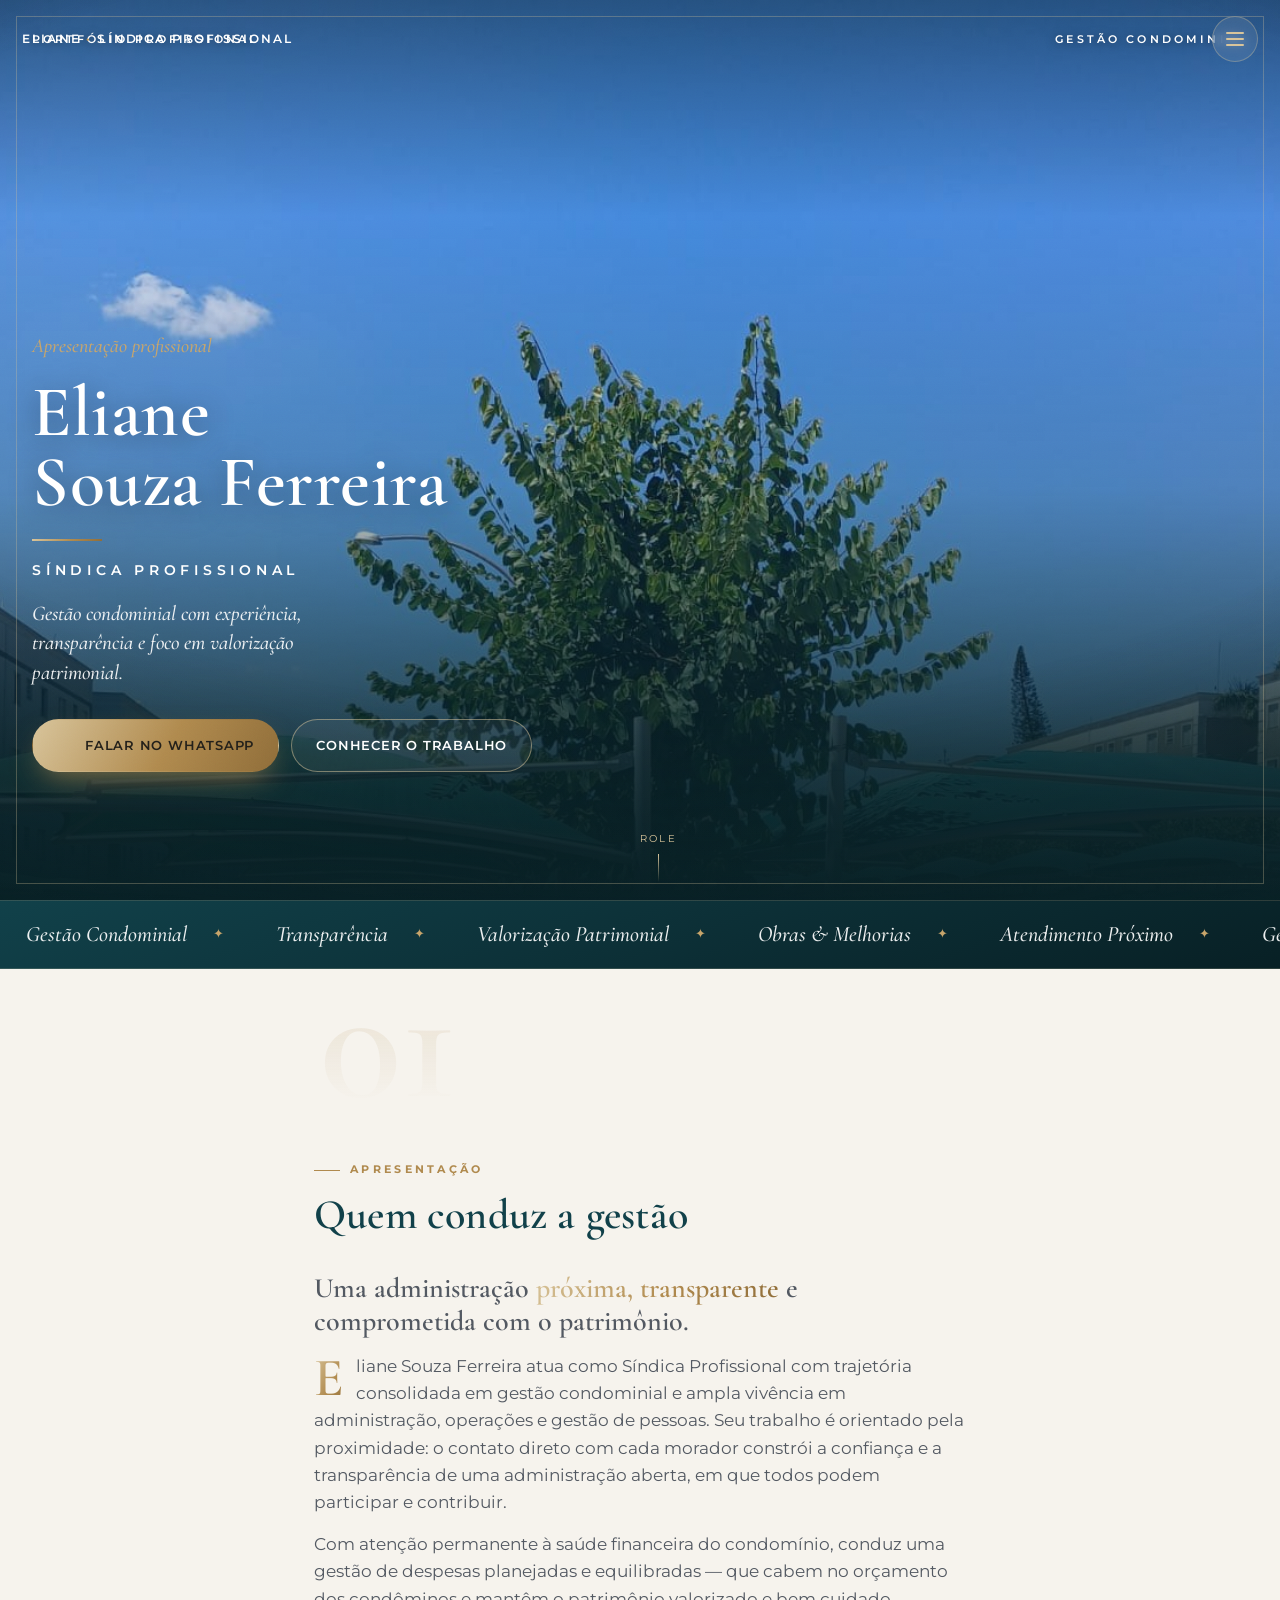
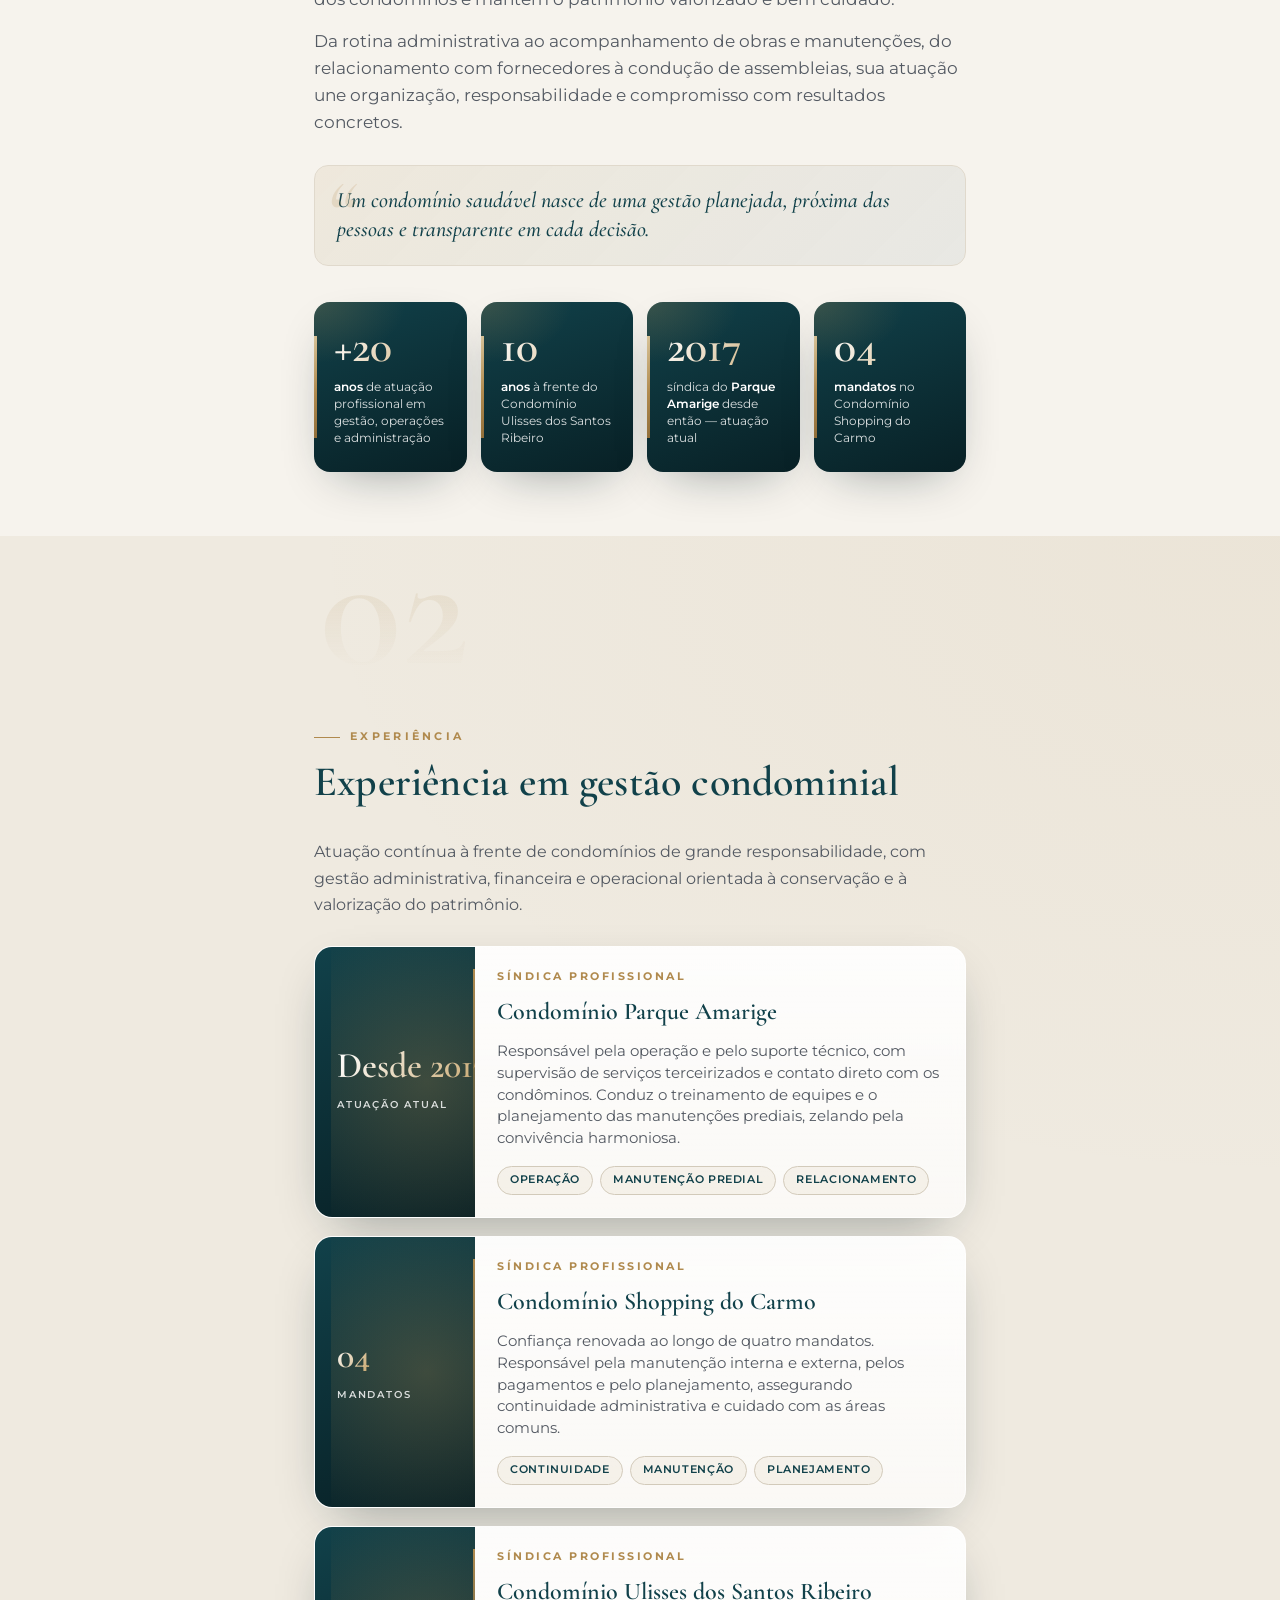
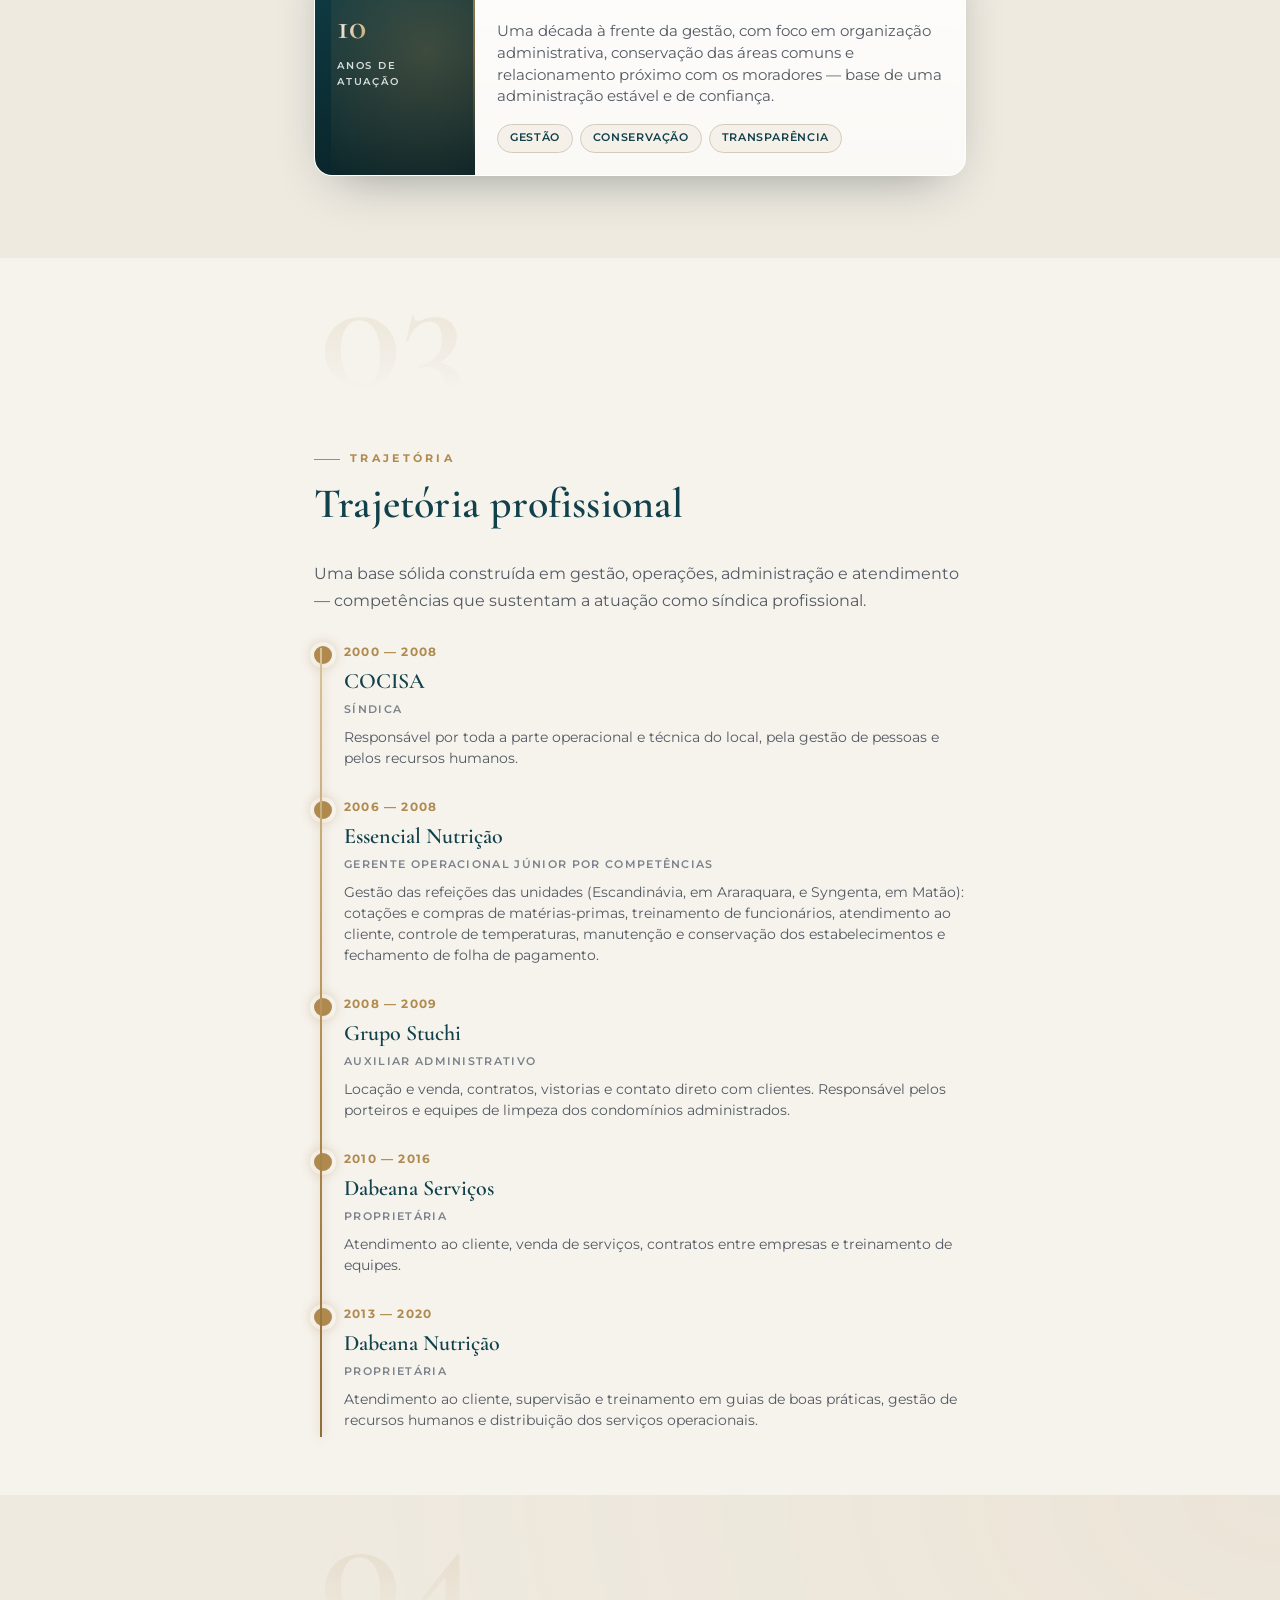
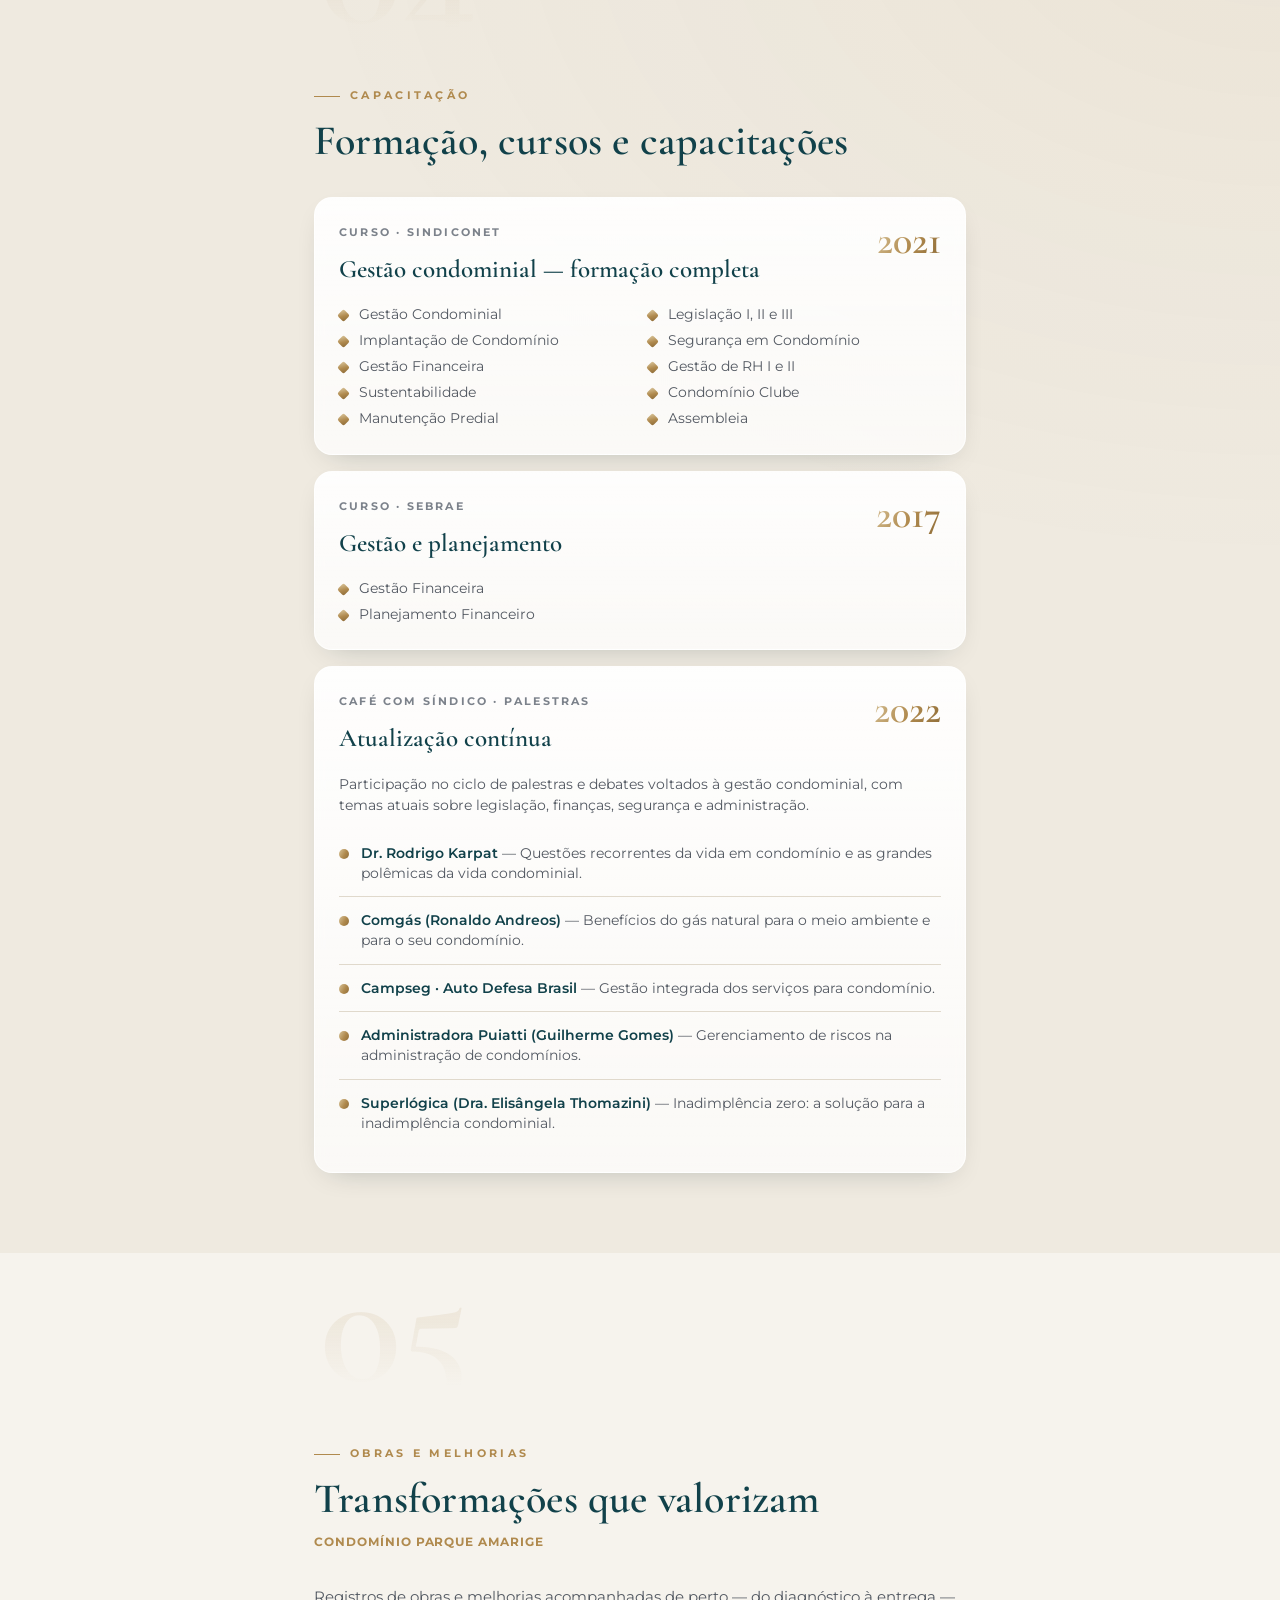
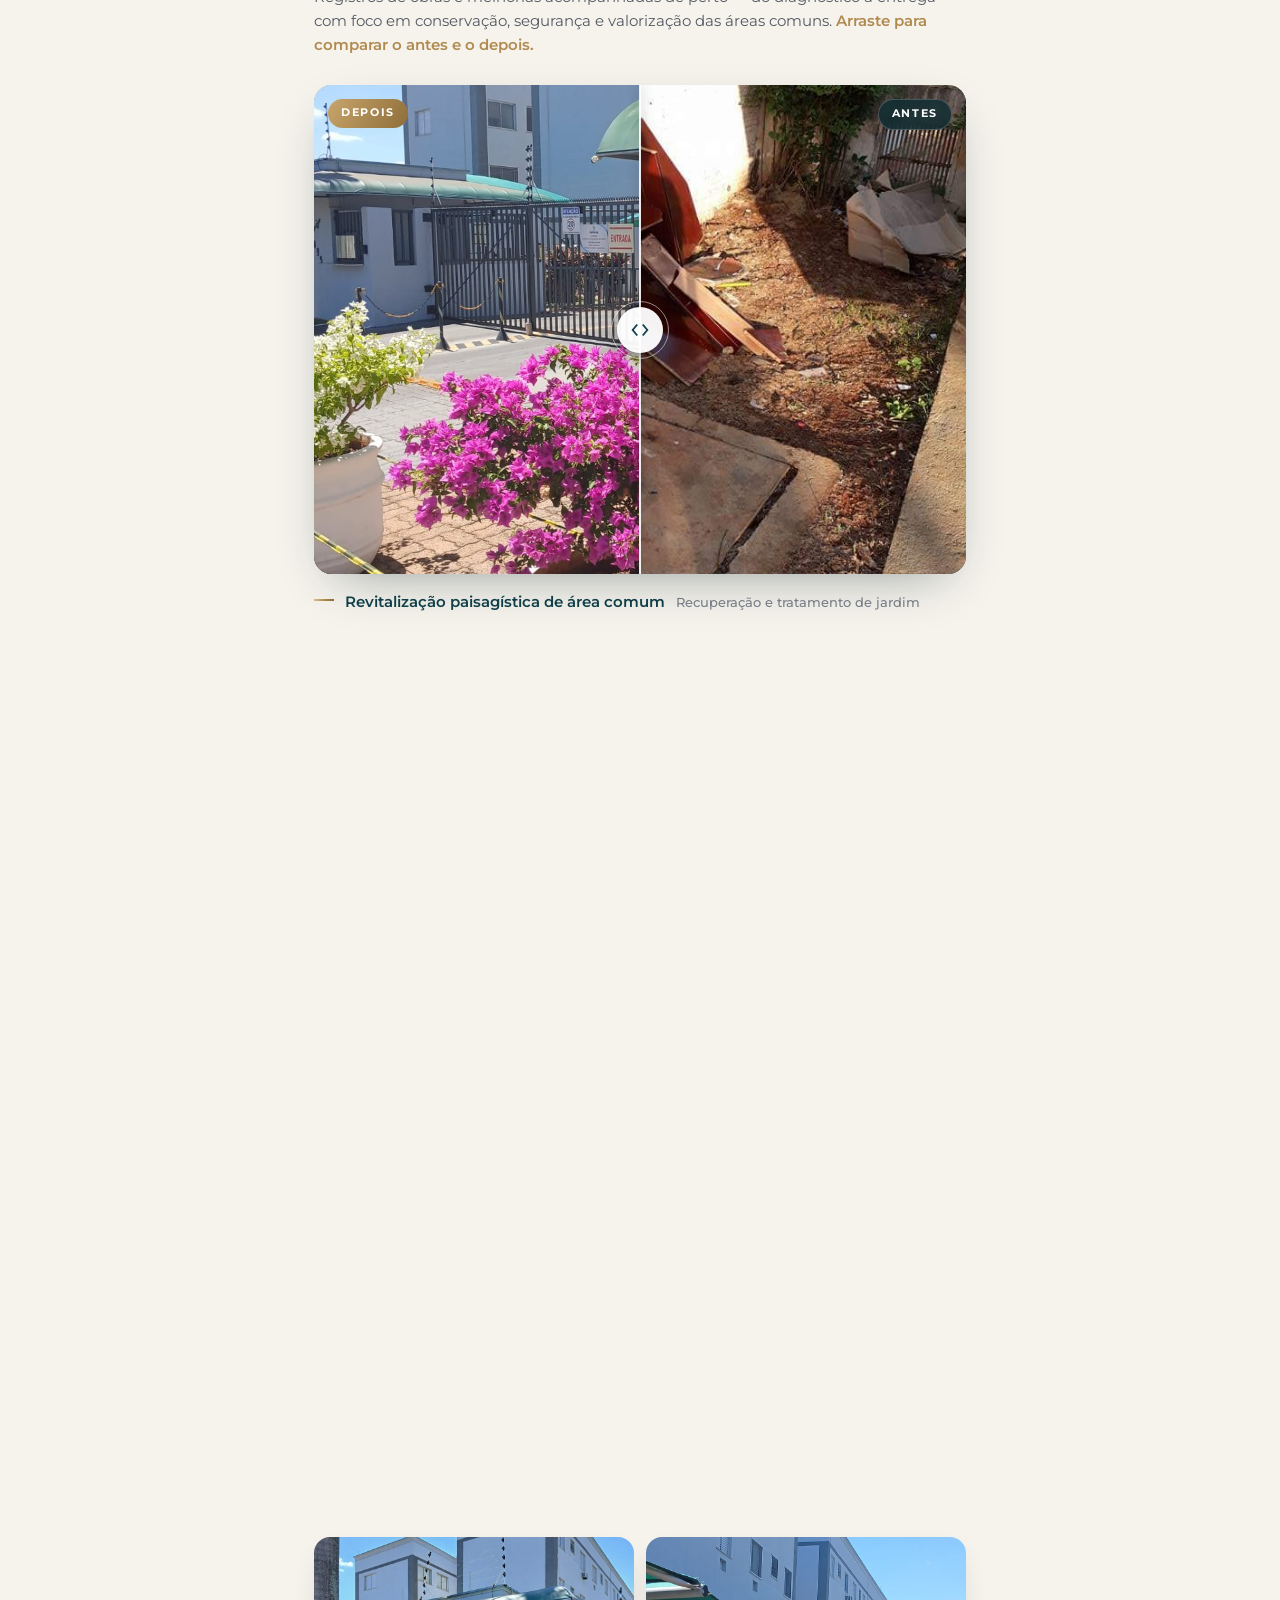
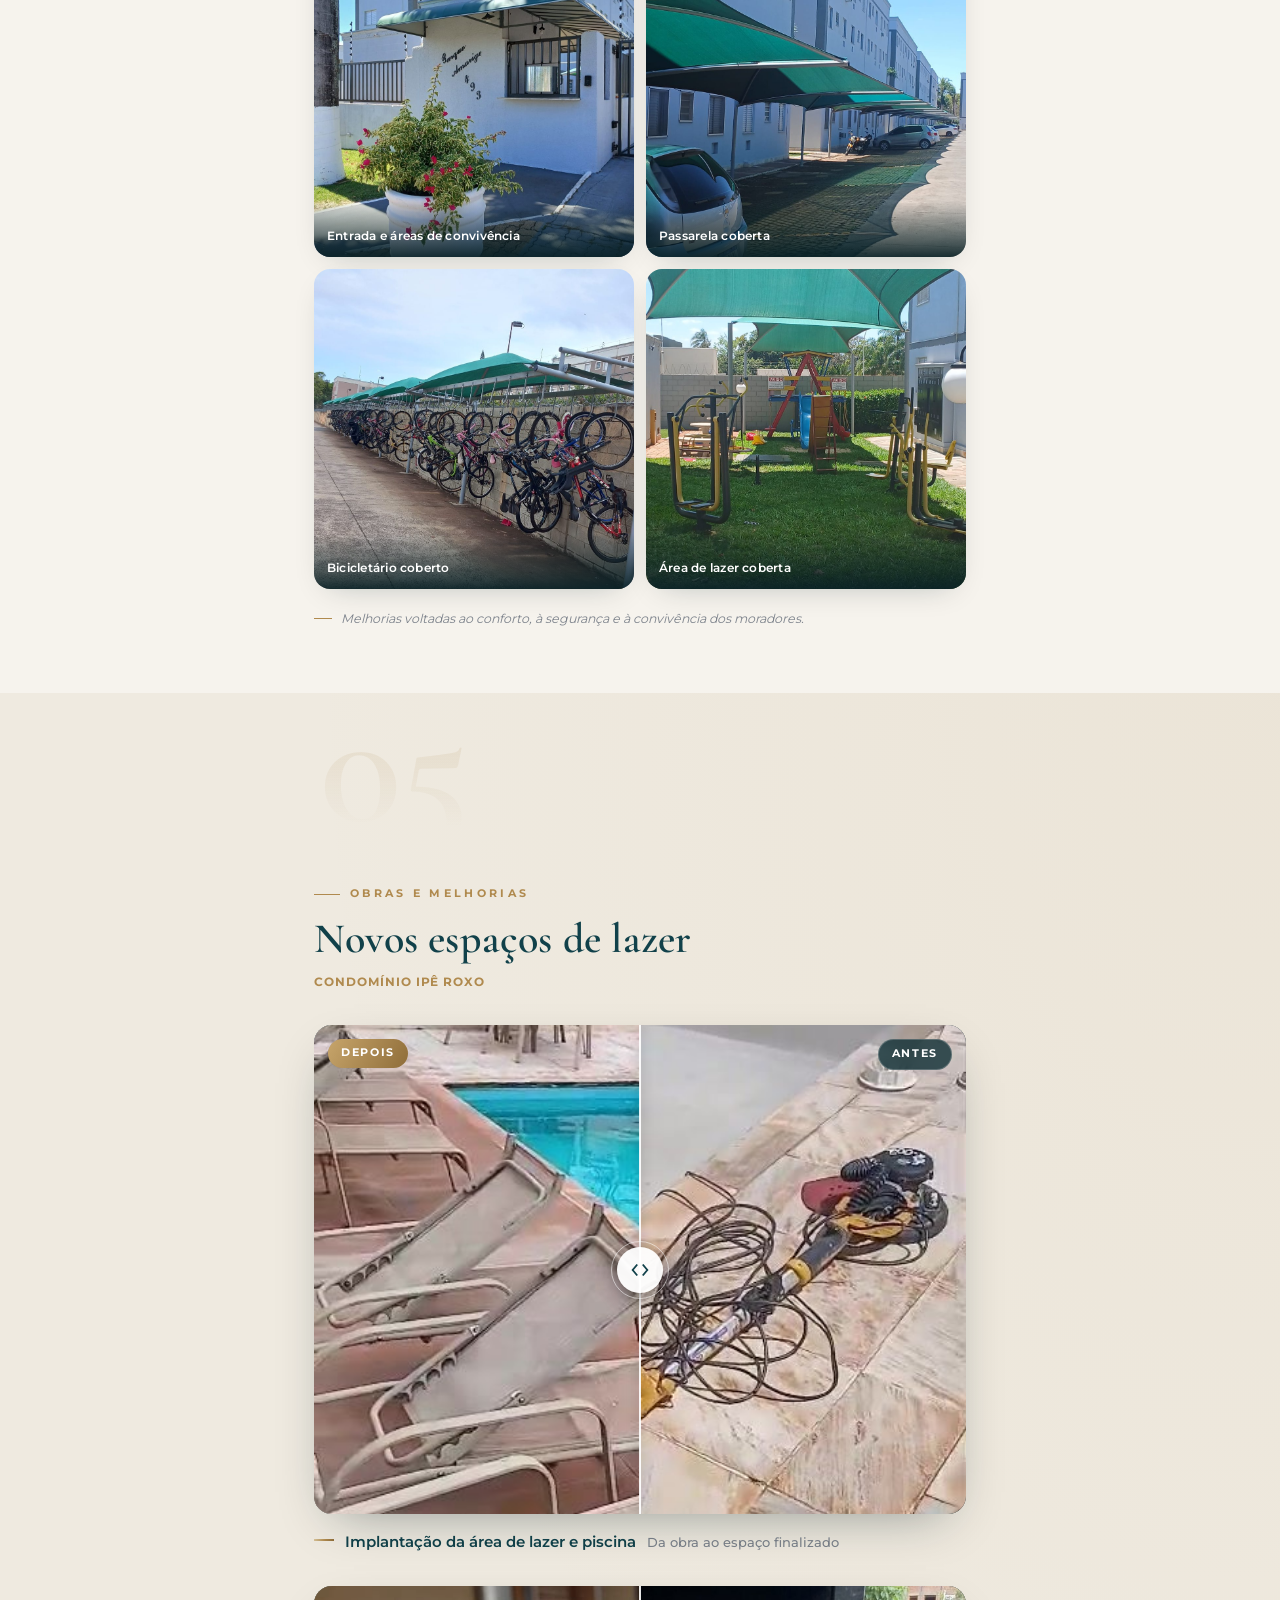
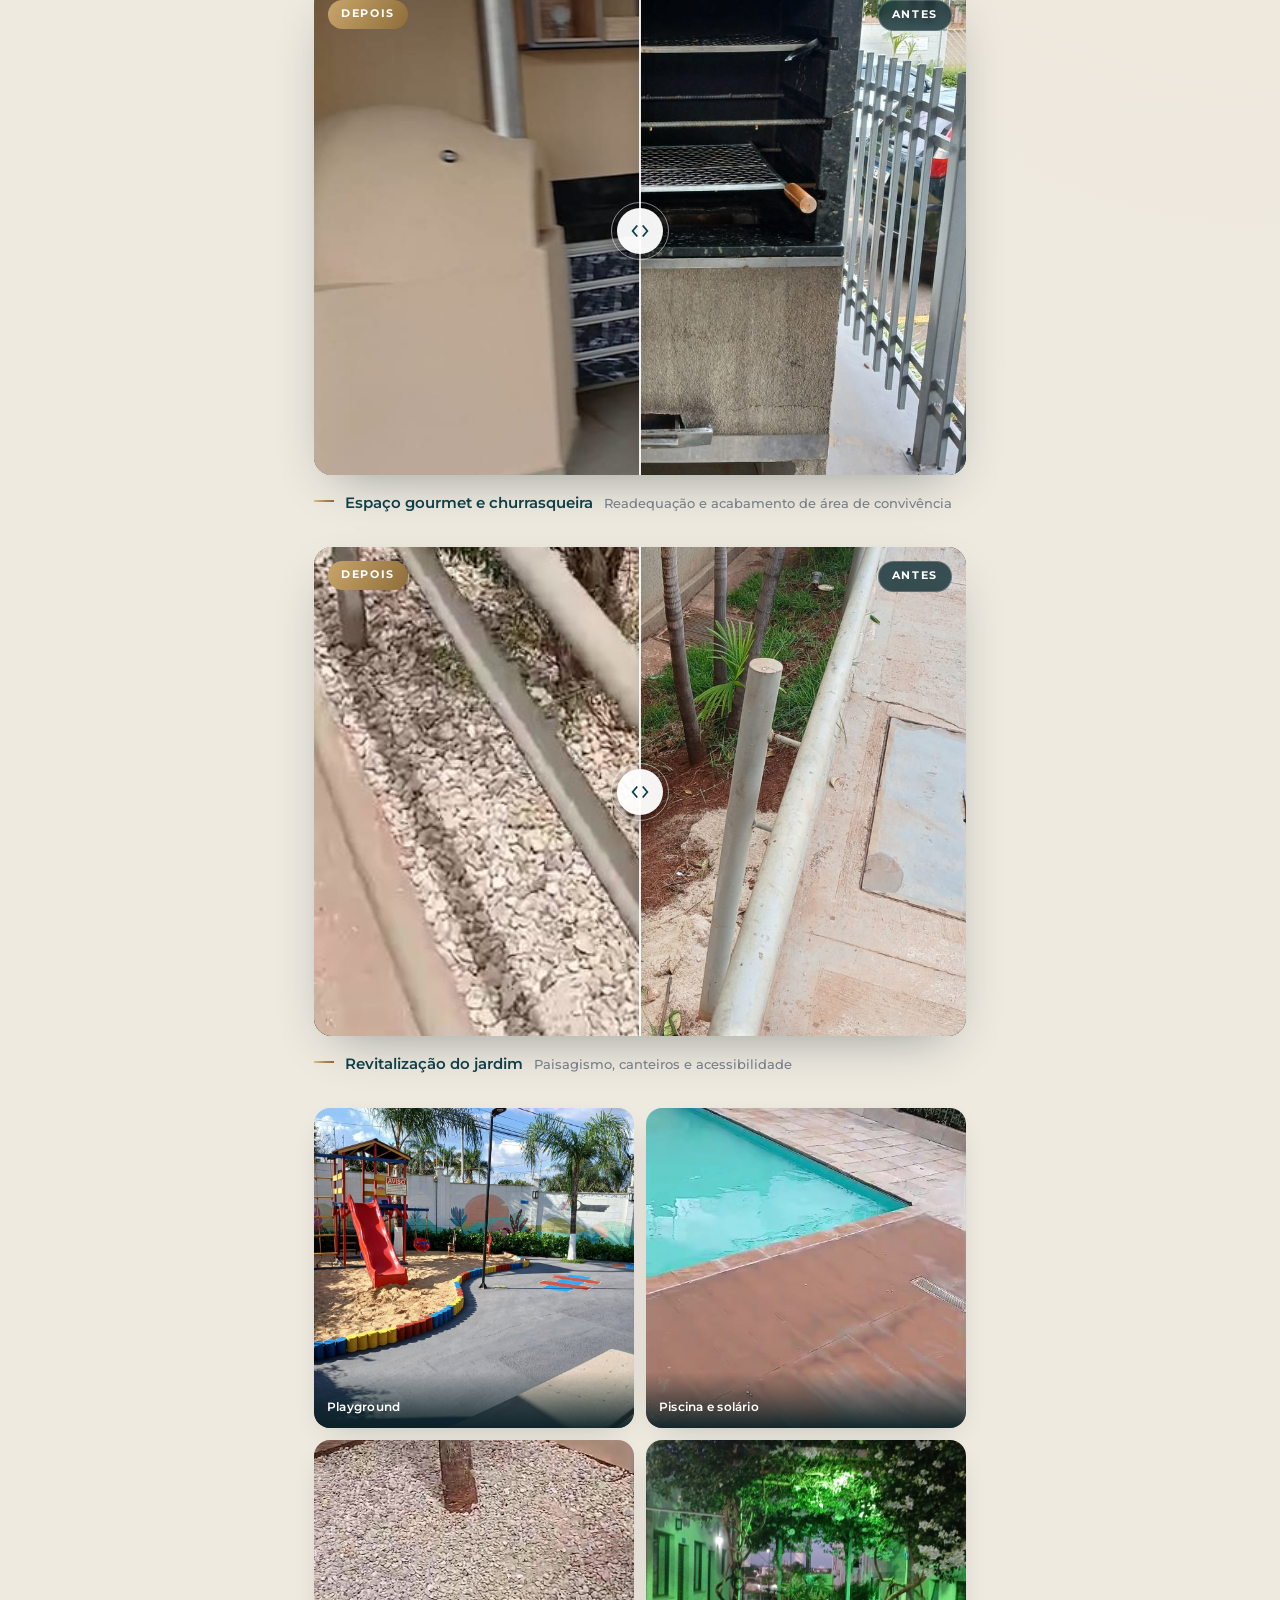
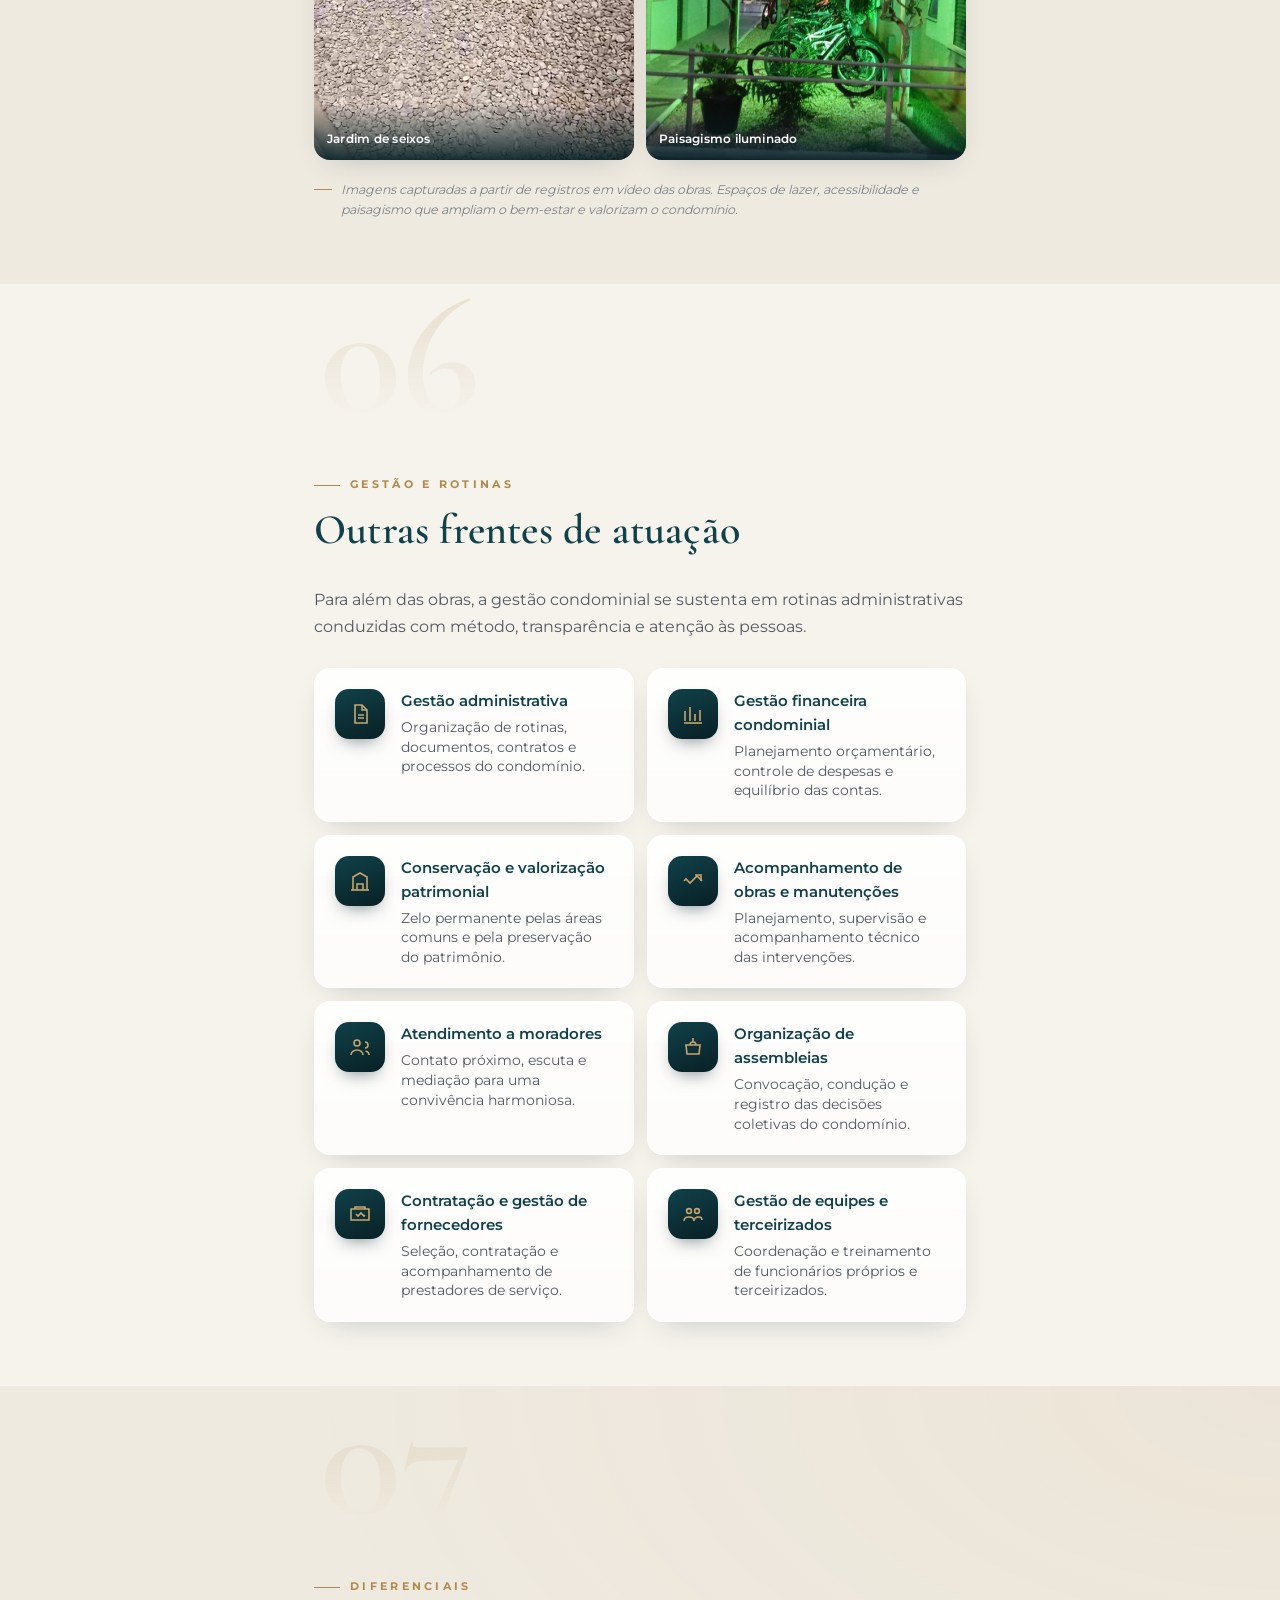
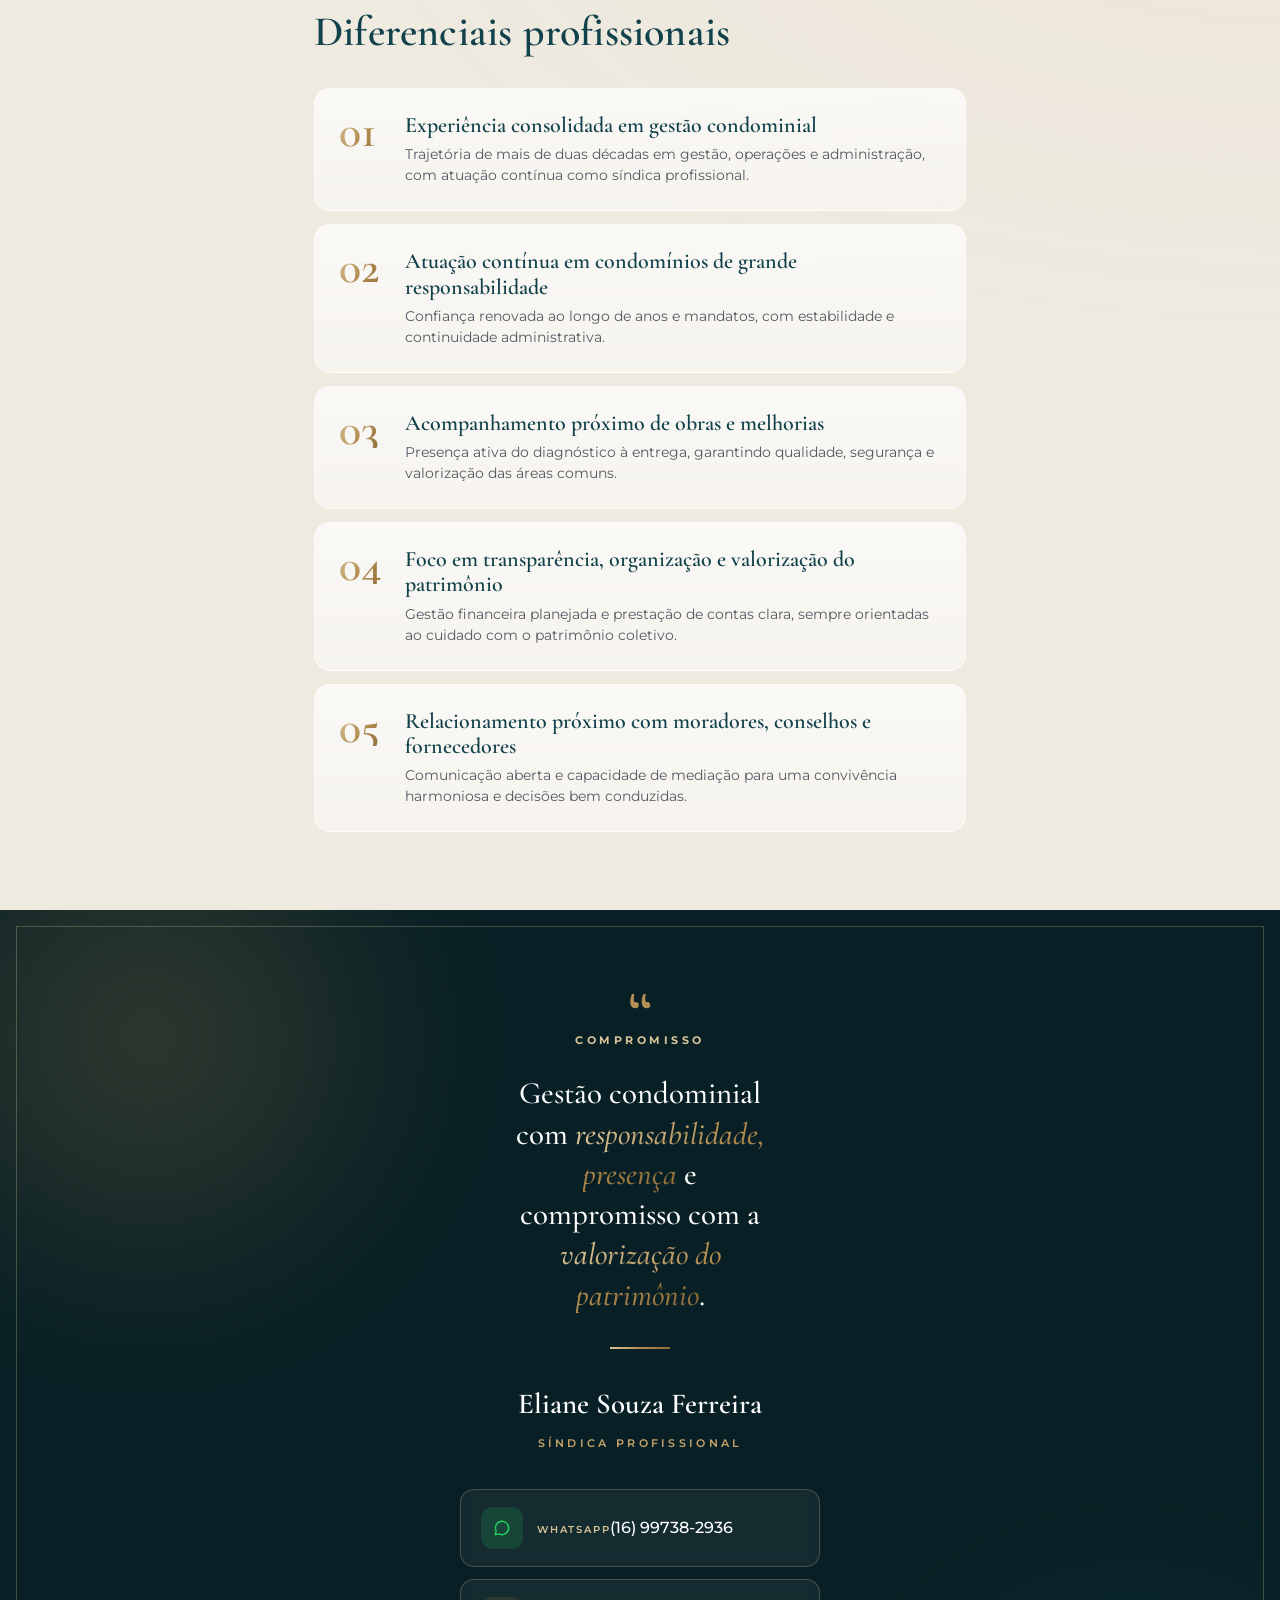
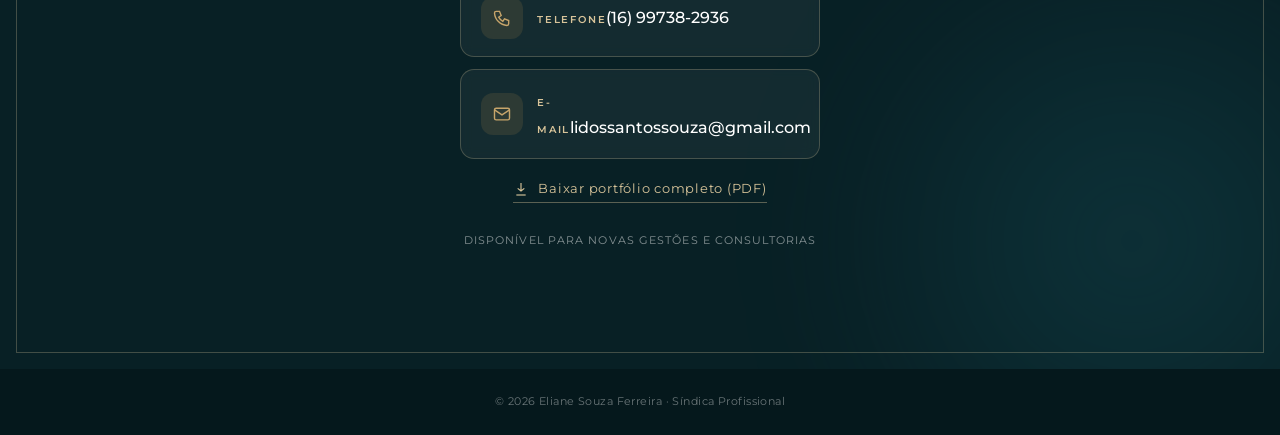
==== commit f166066f: "Redesign do site: visual moderno, animado e mais dinâmico - Hero cinematográfico (Ken Burns + parall" ====
--- a/index.html
+++ b/index.html
@@ -27,260 +27,357 @@
   --gold-soft:#D8C49A;
   --line:#E0D9CC;
   --line-2:#D2CABA;
-  --shadow:0 12px 40px -18px rgba(8,32,37,.35);
+  --grad-gold:linear-gradient(120deg,#D8C49A,#B08A4E 55%,#8f6d39);
+  --grad-petrol:linear-gradient(160deg,#11414A,#082025);
+  --shadow:0 18px 50px -22px rgba(8,32,37,.45);
+  --shadow-soft:0 10px 30px -16px rgba(8,32,37,.30);
+  --ease:cubic-bezier(.22,.61,.36,1);
 }
 *{box-sizing:border-box;margin:0;padding:0;-webkit-tap-highlight-color:transparent;}
-html{scroll-behavior:smooth;-webkit-text-size-adjust:100%;}
+html{scroll-behavior:smooth;-webkit-text-size-adjust:100%;scroll-padding-top:60px;}
 body{
   font-family:'Montserrat',system-ui,sans-serif;color:var(--ink);
-  background:var(--paper);font-size:16px;line-height:1.6;
-  overflow-x:hidden;
+  background:var(--paper);font-size:16px;line-height:1.6;overflow-x:hidden;
 }
 img{display:block;max-width:100%;}
 a{color:inherit;text-decoration:none;}
 .serif{font-family:'Cormorant Garamond',Georgia,serif;}
+::selection{background:var(--gold);color:#fff;}
+
+/* film grain overlay */
+body::after{
+  content:"";position:fixed;inset:0;z-index:9999;pointer-events:none;opacity:.04;mix-blend-mode:overlay;
+  background-image:url("data:image/svg+xml,%3Csvg xmlns='http://www.w3.org/2000/svg' width='160' height='160'%3E%3Cfilter id='n'%3E%3CfeTurbulence type='fractalNoise' baseFrequency='.85' numOctaves='2'/%3E%3C/filter%3E%3Crect width='100%25' height='100%25' filter='url(%23n)'/%3E%3C/svg%3E");
+}
 
 /* ---------- layout helpers ---------- */
-.wrap{width:100%;max-width:680px;margin:0 auto;padding:0 22px;}
-section{padding:54px 0;position:relative;}
-.eyebrow{font-size:11px;letter-spacing:.32em;text-transform:uppercase;font-weight:600;color:var(--gold);}
-.sec-num{font-family:'Cormorant Garamond',serif;font-size:46px;font-weight:600;color:var(--gold);line-height:.8;opacity:.9;}
-.sec-head{margin-bottom:30px;}
-.sec-label{font-size:11px;letter-spacing:.28em;text-transform:uppercase;color:var(--ink-mute);font-weight:600;margin-top:14px;}
-.sec-title{font-family:'Cormorant Garamond',serif;font-size:33px;font-weight:600;color:var(--petrol);line-height:1.08;margin-top:6px;letter-spacing:.2px;}
-.sec-sub{font-size:12px;letter-spacing:.06em;color:var(--gold);font-weight:600;text-transform:uppercase;margin-top:8px;}
-.rule{height:2px;width:54px;background:var(--gold);border:none;margin:16px 0 0;}
+.wrap{width:100%;max-width:700px;margin:0 auto;padding:0 24px;}
+section{padding:64px 0;position:relative;}
+.eyebrow{font-size:11px;letter-spacing:.34em;text-transform:uppercase;font-weight:600;color:var(--gold);}
+.sec-head{margin-bottom:34px;position:relative;}
+.sec-num{font-family:'Cormorant Garamond',serif;font-size:120px;font-weight:600;line-height:.7;
+  position:absolute;right:-6px;top:-34px;
+  background:linear-gradient(180deg,rgba(176,138,78,.18),rgba(176,138,78,0));
+  -webkit-background-clip:text;background-clip:text;color:transparent;pointer-events:none;z-index:0;}
+.sec-head>*{position:relative;z-index:1;}
+.sec-label{font-size:11px;letter-spacing:.3em;text-transform:uppercase;color:var(--gold);font-weight:700;
+  display:inline-flex;align-items:center;gap:10px;}
+.sec-label::before{content:"";width:26px;height:1.5px;background:var(--gold);display:inline-block;}
+.sec-title{font-family:'Cormorant Garamond',serif;font-size:36px;font-weight:600;color:var(--petrol);line-height:1.06;margin-top:14px;letter-spacing:.2px;}
+.sec-sub{font-size:12px;letter-spacing:.08em;color:var(--gold);font-weight:700;text-transform:uppercase;margin-top:10px;}
 .lead{font-size:16px;color:var(--ink-soft);line-height:1.66;}
-.alt{background:var(--paper-2);}
-
-/* reveal animation */
-.reveal{opacity:0;transform:translateY(22px);transition:opacity .7s ease,transform .7s cubic-bezier(.2,.7,.3,1);}
+.alt{background:
+  radial-gradient(140% 90% at 100% 0%,rgba(176,138,78,.06),transparent 55%),
+  var(--paper-2);}
+
+/* reveal */
+.reveal{opacity:0;transform:translateY(28px) scale(.99);transition:opacity .8s var(--ease),transform .8s var(--ease);will-change:opacity,transform;}
 .reveal.in{opacity:1;transform:none;}
-@media (prefers-reduced-motion:reduce){.reveal{opacity:1;transform:none;transition:none;}html{scroll-behavior:auto;}}
+.stagger.in>*{animation:rise .7s var(--ease) both;}
+.stagger.in>*:nth-child(2){animation-delay:.07s;}
+.stagger.in>*:nth-child(3){animation-delay:.14s;}
+.stagger.in>*:nth-child(4){animation-delay:.21s;}
+.stagger.in>*:nth-child(5){animation-delay:.28s;}
+.stagger.in>*:nth-child(6){animation-delay:.35s;}
+.stagger.in>*:nth-child(7){animation-delay:.42s;}
+@keyframes rise{from{opacity:0;transform:translateY(26px);}to{opacity:1;transform:none;}}
+@media (prefers-reduced-motion:reduce){
+  *{animation:none!important;transition:none!important;}
+  .reveal{opacity:1;transform:none;}html{scroll-behavior:auto;}
+}
+
+/* ---------- scroll progress ---------- */
+.progress{position:fixed;top:0;left:0;height:3px;width:0;z-index:80;background:var(--grad-gold);
+  box-shadow:0 0 12px rgba(176,138,78,.7);transition:width .1s linear;}
 
 /* ---------- top bar ---------- */
-.topbar{
-  position:fixed;top:0;left:0;right:0;z-index:60;
-  display:flex;align-items:center;justify-content:space-between;
-  padding:14px 22px;
-  background:rgba(8,32,37,0);transition:background .35s ease,padding .35s ease,box-shadow .35s ease;
-}
-.topbar.solid{background:rgba(8,32,37,.96);padding:11px 22px;box-shadow:0 6px 24px -12px rgba(0,0,0,.5);backdrop-filter:blur(8px);}
-.topbar .tb-brand{color:#fff;font-size:12px;letter-spacing:.2em;text-transform:uppercase;font-weight:600;opacity:0;transition:opacity .35s;}
-.topbar.solid .tb-brand{opacity:1;}
-.tb-brand b{color:var(--gold-2);font-weight:600;}
-.burger{width:44px;height:44px;border:none;background:rgba(255,255,255,.10);border:1px solid rgba(216,196,154,.32);border-radius:50%;
-  display:flex;flex-direction:column;align-items:center;justify-content:center;gap:4px;cursor:pointer;}
-.burger span{width:17px;height:1.6px;background:var(--gold-soft);transition:.3s;}
-.burger.x span:nth-child(1){transform:translateY(5.6px) rotate(45deg);}
-.burger.x span:nth-child(2){opacity:0;}
-.burger.x span:nth-child(3){transform:translateY(-5.6px) rotate(-45deg);}
+.topbar{position:fixed;top:0;left:0;right:0;z-index:70;display:flex;align-items:center;justify-content:space-between;
+  padding:16px 22px;transition:background .4s,padding .4s,box-shadow .4s;}
+.topbar.solid{background:rgba(8,32,37,.82);backdrop-filter:blur(14px) saturate(1.3);-webkit-backdrop-filter:blur(14px) saturate(1.3);
+  padding:11px 22px;box-shadow:0 8px 30px -14px rgba(0,0,0,.6);}
+.topbar .tb-brand{color:#fff;font-size:12px;letter-spacing:.18em;text-transform:uppercase;font-weight:600;opacity:0;transform:translateY(-6px);transition:.4s;}
+.topbar.solid .tb-brand{opacity:1;transform:none;}
+.tb-brand b{background:var(--grad-gold);-webkit-background-clip:text;background-clip:text;color:transparent;}
+.burger{width:46px;height:46px;border:1px solid rgba(216,196,154,.34);background:rgba(255,255,255,.08);border-radius:50%;
+  display:flex;flex-direction:column;align-items:center;justify-content:center;gap:4.5px;cursor:pointer;backdrop-filter:blur(6px);transition:.3s;}
+.topbar.solid .burger{background:rgba(255,255,255,.10);}
+.burger span{width:18px;height:1.7px;background:var(--gold-soft);border-radius:2px;transition:.35s var(--ease);}
+.burger.x span:nth-child(1){transform:translateY(6.2px) rotate(45deg);}
+.burger.x span:nth-child(2){opacity:0;transform:scaleX(0);}
+.burger.x span:nth-child(3){transform:translateY(-6.2px) rotate(-45deg);}
 
 /* drawer */
-.drawer{position:fixed;inset:0;z-index:55;background:linear-gradient(180deg,var(--petrol-2),var(--petrol-deep));
-  display:flex;flex-direction:column;justify-content:center;padding:40px 34px;
-  transform:translateY(-100%);transition:transform .45s cubic-bezier(.5,0,.2,1);visibility:hidden;}
-.drawer.open{transform:none;visibility:visible;}
-.drawer a{color:rgba(255,255,255,.92);font-family:'Cormorant Garamond',serif;font-size:27px;font-weight:500;
-  padding:11px 0;border-bottom:1px solid rgba(216,196,154,.16);display:flex;align-items:baseline;gap:14px;}
-.drawer a .mn{font-family:'Montserrat',sans-serif;font-size:11px;color:var(--gold);letter-spacing:.12em;width:26px;font-weight:600;}
-.drawer .dr-foot{margin-top:30px;display:flex;flex-direction:column;gap:6px;}
-.drawer .dr-foot a{font-family:'Montserrat',sans-serif;font-size:13px;border:none;padding:4px 0;color:var(--gold-soft);letter-spacing:.04em;}
+.drawer{position:fixed;inset:0;z-index:65;background:linear-gradient(160deg,#0d343b,var(--petrol-deep));
+  display:flex;flex-direction:column;justify-content:center;padding:48px 36px;
+  clip-path:circle(0% at calc(100% - 45px) 36px);transition:clip-path .6s var(--ease);visibility:hidden;}
+.drawer.open{clip-path:circle(150% at calc(100% - 45px) 36px);visibility:visible;}
+.drawer a.nav{color:rgba(255,255,255,.92);font-family:'Cormorant Garamond',serif;font-size:30px;font-weight:500;
+  padding:13px 0;border-bottom:1px solid rgba(216,196,154,.14);display:flex;align-items:baseline;gap:16px;
+  opacity:0;transform:translateX(-20px);transition:.5s var(--ease);}
+.drawer.open a.nav{opacity:1;transform:none;}
+.drawer.open a.nav:nth-child(1){transition-delay:.12s;}
+.drawer.open a.nav:nth-child(2){transition-delay:.17s;}
+.drawer.open a.nav:nth-child(3){transition-delay:.22s;}
+.drawer.open a.nav:nth-child(4){transition-delay:.27s;}
+.drawer.open a.nav:nth-child(5){transition-delay:.32s;}
+.drawer.open a.nav:nth-child(6){transition-delay:.37s;}
+.drawer.open a.nav:nth-child(7){transition-delay:.42s;}
+.drawer.open a.nav:nth-child(8){transition-delay:.47s;}
+.drawer a.nav .mn{font-family:'Montserrat',sans-serif;font-size:11px;color:var(--gold);letter-spacing:.12em;width:28px;font-weight:700;}
+.drawer .dr-foot{margin-top:34px;display:flex;flex-direction:column;gap:7px;}
+.drawer .dr-foot a{font-family:'Montserrat',sans-serif;font-size:13px;color:var(--gold-soft);letter-spacing:.04em;}
+
+/* ---------- side dots scroll-spy ---------- */
+.dots{position:fixed;right:14px;top:50%;transform:translateY(-50%);z-index:60;display:flex;flex-direction:column;gap:14px;
+  opacity:0;transition:opacity .4s;}
+.dots.show{opacity:1;}
+.dots a{width:9px;height:9px;border-radius:50%;border:1.5px solid rgba(176,138,78,.55);background:transparent;transition:.3s var(--ease);position:relative;}
+.dots a.active{background:var(--gold);border-color:var(--gold);transform:scale(1.35);box-shadow:0 0 0 4px rgba(176,138,78,.18);}
+.dots a span{position:absolute;right:18px;top:50%;transform:translateY(-50%) translateX(6px);white-space:nowrap;
+  font-size:10px;letter-spacing:.14em;text-transform:uppercase;font-weight:600;color:var(--petrol);background:rgba(246,243,237,.9);
+  padding:3px 8px;border-radius:20px;opacity:0;pointer-events:none;transition:.3s;border:1px solid var(--line);}
+.dots a.active span{opacity:1;transform:translateY(-50%);}
+@media(max-width:560px){.dots a span{display:none;}}
+
+/* ---------- buttons ---------- */
+.btn{display:inline-flex;align-items:center;gap:10px;font-size:13px;font-weight:600;letter-spacing:.06em;
+  padding:15px 24px;border-radius:40px;border:1px solid transparent;cursor:pointer;transition:transform .25s var(--ease),box-shadow .25s,background .25s;text-transform:uppercase;position:relative;overflow:hidden;}
+.btn svg{width:18px;height:18px;stroke-width:1.8;fill:none;}
+.btn-gold{background:var(--grad-gold);color:#23201a;box-shadow:0 12px 30px -10px rgba(176,138,78,.8);}
+.btn-gold::after{content:"";position:absolute;top:0;left:-120%;width:60%;height:100%;
+  background:linear-gradient(100deg,transparent,rgba(255,255,255,.55),transparent);transform:skewX(-18deg);animation:shine 4.5s ease-in-out infinite;}
+@keyframes shine{0%,55%{left:-120%;}80%,100%{left:160%;}}
+.btn-gold:active{transform:translateY(2px) scale(.99);}
+.btn-ghost{background:rgba(255,255,255,.06);color:#fff;border-color:rgba(216,196,154,.5);backdrop-filter:blur(6px);}
+.btn-ghost:active{background:rgba(255,255,255,.14);}
+
+/* ---------- aurora dark bg ---------- */
+.aurora{position:absolute;inset:0;overflow:hidden;z-index:0;}
+.aurora::before,.aurora::after{content:"";position:absolute;width:90vw;height:90vw;max-width:680px;max-height:680px;border-radius:50%;filter:blur(70px);opacity:.5;}
+.aurora::before{background:radial-gradient(circle,rgba(176,138,78,.55),transparent 65%);top:-20%;left:-15%;animation:float1 14s ease-in-out infinite;}
+.aurora::after{background:radial-gradient(circle,rgba(27,90,101,.7),transparent 65%);bottom:-20%;right:-15%;animation:float2 17s ease-in-out infinite;}
+@keyframes float1{0%,100%{transform:translate(0,0) scale(1);}50%{transform:translate(8%,12%) scale(1.15);}}
+@keyframes float2{0%,100%{transform:translate(0,0) scale(1.1);}50%{transform:translate(-10%,-8%) scale(.95);}}
 
 /* ---------- HERO ---------- */
-.hero{min-height:100svh;min-height:100vh;position:relative;display:flex;align-items:flex-end;
-  padding:0;overflow:hidden;background:var(--petrol-deep);}
-.hero .bg{position:absolute;inset:0;background:url('output/assets/cover.jpg') center 30%/cover no-repeat;}
+.hero{min-height:100svh;min-height:100vh;position:relative;display:flex;align-items:flex-end;overflow:hidden;background:var(--petrol-deep);}
+.hero .bg{position:absolute;inset:0;background:url('output/assets/cover.jpg') center 30%/cover no-repeat;
+  animation:ken 22s ease-in-out infinite alternate;will-change:transform;}
+@keyframes ken{from{transform:scale(1.04) translateY(0);}to{transform:scale(1.16) translateY(-1.5%);}}
 .hero .bg::after{content:"";position:absolute;inset:0;
-  background:linear-gradient(180deg,rgba(8,32,37,.55) 0%,rgba(8,32,37,.12) 26%,rgba(8,32,37,.30) 55%,rgba(8,32,37,.86) 86%,var(--petrol-deep) 100%);}
-.hero .hframe{position:absolute;inset:16px;border:1px solid rgba(216,196,154,.34);z-index:2;pointer-events:none;}
-.hero .htop{position:absolute;top:0;left:0;right:0;z-index:3;display:flex;justify-content:space-between;
-  padding:30px 30px;color:#fff;}
+  background:linear-gradient(180deg,rgba(8,32,37,.5) 0%,rgba(8,32,37,.08) 24%,rgba(8,32,37,.28) 54%,rgba(8,32,37,.84) 84%,var(--petrol-deep) 100%);}
+.hero .vignette{position:absolute;inset:0;background:radial-gradient(120% 80% at 50% 35%,transparent 55%,rgba(8,32,37,.55));z-index:1;}
+.hero .hframe{position:absolute;inset:16px;border:1px solid rgba(216,196,154,.3);z-index:3;pointer-events:none;}
+.hero .htop{position:absolute;top:0;left:0;right:0;z-index:4;display:flex;justify-content:space-between;padding:32px 32px;color:#fff;}
 .hero .htop .k{font-size:10.5px;letter-spacing:.3em;text-transform:uppercase;font-weight:600;text-shadow:0 1px 8px rgba(0,0,0,.5);}
-.hero .hbody{position:relative;z-index:3;width:100%;padding:0 30px 56px;}
-.hero .kick{font-family:'Cormorant Garamond',serif;font-style:italic;font-size:19px;color:var(--gold-2);margin-bottom:14px;}
-.hero .name{font-family:'Cormorant Garamond',serif;font-weight:600;font-size:54px;line-height:.98;color:#fff;letter-spacing:.5px;
-  text-shadow:0 2px 24px rgba(0,0,0,.4);}
-.hero .gline{height:2px;width:64px;background:var(--gold);margin:22px 0 18px;}
-.hero .role{font-size:14px;letter-spacing:.34em;text-transform:uppercase;color:#fff;font-weight:600;}
-.hero .sub{font-family:'Cormorant Garamond',serif;font-style:italic;font-size:20px;line-height:1.4;color:rgba(255,255,255,.9);margin-top:18px;max-width:30ch;}
-.hero .hcta{display:flex;gap:12px;margin-top:30px;flex-wrap:wrap;}
-.scroll-cue{position:absolute;left:50%;bottom:18px;transform:translateX(-50%);z-index:3;
-  color:var(--gold-soft);font-size:10px;letter-spacing:.24em;text-transform:uppercase;display:flex;flex-direction:column;align-items:center;gap:7px;opacity:.85;}
-.scroll-cue .ln{width:1px;height:26px;background:linear-gradient(var(--gold-soft),transparent);animation:cue 1.8s ease-in-out infinite;}
-@keyframes cue{0%,100%{transform:scaleY(.5);opacity:.4;transform-origin:top;}50%{transform:scaleY(1);opacity:1;transform-origin:top;}}
-
-/* buttons */
-.btn{display:inline-flex;align-items:center;gap:9px;font-size:13px;font-weight:600;letter-spacing:.08em;
-  padding:14px 22px;border-radius:40px;border:1px solid transparent;cursor:pointer;transition:.25s;text-transform:uppercase;}
-.btn svg{width:17px;height:17px;stroke-width:1.8;fill:none;}
-.btn-gold{background:var(--gold);color:#fff;box-shadow:0 8px 24px -10px rgba(176,138,78,.8);}
-.btn-gold:active{transform:translateY(1px);}
-.btn-ghost{background:rgba(255,255,255,.06);color:#fff;border-color:rgba(216,196,154,.5);}
-.btn-petrol{background:var(--petrol);color:#fff;}
-.btn-block{width:100%;justify-content:center;padding:16px;}
+.hero .hbody{position:relative;z-index:4;width:100%;padding:0 32px 64px;}
+.hero .kick{font-family:'Cormorant Garamond',serif;font-style:italic;font-size:20px;color:var(--gold-2);margin-bottom:16px;
+  opacity:0;animation:fadeUp .9s var(--ease) .2s forwards;}
+.hero .name{font-family:'Cormorant Garamond',serif;font-weight:600;font-size:58px;line-height:.96;color:#fff;letter-spacing:.5px;text-shadow:0 4px 30px rgba(0,0,0,.45);}
+.hero .name .w{display:inline-block;opacity:0;transform:translateY(40px) rotate(3deg);animation:wordIn .9s var(--ease) forwards;}
+.hero .name .w:nth-child(1){animation-delay:.35s;}
+.hero .name .w:nth-child(2){animation-delay:.5s;}
+.hero .name .w:nth-child(3){animation-delay:.65s;}
+@keyframes wordIn{to{opacity:1;transform:none;}}
+.hero .gline{height:2px;width:0;background:var(--grad-gold);margin:22px 0 18px;animation:grow .9s var(--ease) .9s forwards;}
+@keyframes grow{to{width:70px;}}
+.hero .role{font-size:14px;letter-spacing:.34em;text-transform:uppercase;color:#fff;font-weight:600;opacity:0;animation:fadeUp .9s var(--ease) 1s forwards;}
+.hero .sub{font-family:'Cormorant Garamond',serif;font-style:italic;font-size:21px;line-height:1.4;color:rgba(255,255,255,.9);margin-top:18px;max-width:30ch;opacity:0;animation:fadeUp .9s var(--ease) 1.15s forwards;}
+.hero .hcta{display:flex;gap:12px;margin-top:32px;flex-wrap:wrap;opacity:0;animation:fadeUp .9s var(--ease) 1.3s forwards;}
+@keyframes fadeUp{from{opacity:0;transform:translateY(22px);}to{opacity:1;transform:none;}}
+.scroll-cue{position:absolute;left:50%;bottom:18px;transform:translateX(-50%);z-index:4;color:var(--gold-soft);
+  font-size:10px;letter-spacing:.24em;text-transform:uppercase;display:flex;flex-direction:column;align-items:center;gap:7px;opacity:0;animation:fadeUp 1s 1.6s forwards;}
+.scroll-cue .ln{width:1px;height:28px;background:linear-gradient(var(--gold-soft),transparent);animation:cue 1.8s ease-in-out infinite;}
+@keyframes cue{0%,100%{transform:scaleY(.4);opacity:.4;transform-origin:top;}50%{transform:scaleY(1);opacity:1;transform-origin:top;}}
+
+/* ---------- marquee ---------- */
+.marquee{background:var(--grad-petrol);color:#fff;padding:16px 0;overflow:hidden;position:relative;border-block:1px solid rgba(216,196,154,.18);}
+.marquee .track{display:flex;gap:0;width:max-content;animation:scrollx 26s linear infinite;}
+.marquee .track span{font-family:'Cormorant Garamond',serif;font-size:22px;font-style:italic;color:rgba(255,255,255,.92);padding:0 26px;display:inline-flex;align-items:center;gap:26px;}
+.marquee .track span::after{content:"✦";color:var(--gold-2);font-size:13px;font-style:normal;}
+@keyframes scrollx{to{transform:translateX(-50%);}}
 
 /* ---------- APRESENTAÇÃO ---------- */
-.big{font-family:'Cormorant Garamond',serif;font-size:26px;line-height:1.18;color:var(--petrol);font-weight:600;margin:4px 0 18px;}
+.big{font-family:'Cormorant Garamond',serif;font-size:28px;line-height:1.18;color:var(--petrol);font-weight:600;margin:6px 0 20px;}
+.big b{background:var(--grad-gold);-webkit-background-clip:text;background-clip:text;color:transparent;font-weight:600;}
 .intro p{margin-bottom:15px;color:var(--ink-soft);}
-.drop::first-letter{font-family:'Cormorant Garamond',serif;font-size:50px;float:left;line-height:.7;padding:6px 10px 0 0;color:var(--gold);font-weight:600;}
-.pullquote{margin:26px 0 4px;padding:4px 0 4px 20px;border-left:2px solid var(--gold);
-  font-family:'Cormorant Garamond',serif;font-style:italic;font-size:21px;line-height:1.36;color:var(--petrol);}
+.drop::first-letter{font-family:'Cormorant Garamond',serif;font-size:54px;float:left;line-height:.7;padding:6px 12px 0 0;
+  background:var(--grad-gold);-webkit-background-clip:text;background-clip:text;color:transparent;font-weight:600;}
+.pullquote{margin:28px 0 4px;padding:20px 22px;border-radius:14px;position:relative;overflow:hidden;
+  background:linear-gradient(135deg,rgba(176,138,78,.10),rgba(17,65,74,.06));border:1px solid var(--line);
+  font-family:'Cormorant Garamond',serif;font-style:italic;font-size:22px;line-height:1.36;color:var(--petrol);}
+.pullquote::before{content:"\201C";position:absolute;top:-14px;left:10px;font-family:'Cormorant Garamond',serif;font-size:90px;color:rgba(176,138,78,.18);}
 /* stats */
-.stats{display:grid;grid-template-columns:1fr 1fr;gap:1px;margin-top:34px;background:var(--line-2);
-  border-radius:4px;overflow:hidden;border:1px solid var(--line-2);}
-.stat{background:var(--petrol);color:#fff;padding:24px 18px;position:relative;}
-.stat::before{content:"";position:absolute;left:0;top:18%;bottom:18%;width:3px;background:var(--gold);}
-.stat .n{font-family:'Cormorant Garamond',serif;font-size:42px;font-weight:600;color:var(--gold-2);line-height:.8;}
-.stat .t{font-size:12px;color:rgba(255,255,255,.85);margin-top:11px;line-height:1.42;}
+.stats{display:grid;grid-template-columns:1fr 1fr;gap:14px;margin-top:36px;}
+.stat{background:var(--grad-petrol);color:#fff;padding:26px 20px;position:relative;border-radius:16px;overflow:hidden;box-shadow:var(--shadow);}
+.stat::before{content:"";position:absolute;inset:0;background:radial-gradient(100% 60% at 0% 0%,rgba(176,138,78,.25),transparent 60%);}
+.stat::after{content:"";position:absolute;left:0;top:20%;bottom:20%;width:3px;background:var(--grad-gold);}
+.stat .n{font-family:'Cormorant Garamond',serif;font-size:46px;font-weight:600;line-height:.8;position:relative;
+  background:linear-gradient(120deg,#fff,var(--gold-2));-webkit-background-clip:text;background-clip:text;color:transparent;}
+.stat .t{font-size:12px;color:rgba(255,255,255,.85);margin-top:13px;line-height:1.42;position:relative;}
 .stat .t strong{color:#fff;font-weight:600;}
 
-/* ---------- EXPERIÊNCIA cards ---------- */
-.fcard{background:var(--white);border:1px solid var(--line);border-radius:6px;overflow:hidden;margin-bottom:18px;box-shadow:var(--shadow);}
-.fcard .badge{background:var(--petrol);color:#fff;padding:18px 22px;display:flex;align-items:center;gap:16px;position:relative;}
+/* ---------- glass card mixin ---------- */
+.fcard{background:linear-gradient(180deg,rgba(255,255,255,.9),rgba(255,255,255,.7));backdrop-filter:blur(6px);
+  border:1px solid rgba(255,255,255,.7);box-shadow:var(--shadow);border-radius:18px;overflow:hidden;margin-bottom:18px;
+  transition:transform .4s var(--ease),box-shadow .4s;}
+.fcard:active{transform:translateY(-4px);box-shadow:0 26px 60px -24px rgba(8,32,37,.5);}
+.fcard .badge{background:var(--grad-petrol);color:#fff;padding:20px 22px;display:flex;align-items:center;gap:16px;position:relative;overflow:hidden;}
+.fcard .badge::before{content:"";position:absolute;right:-30%;top:-50%;width:120%;height:200%;background:radial-gradient(circle,rgba(176,138,78,.3),transparent 60%);}
 .fcard .badge::after{content:"";position:absolute;left:22px;right:22px;bottom:0;height:2px;background:linear-gradient(90deg,var(--gold),transparent);}
-.fcard .badge .bn{font-family:'Cormorant Garamond',serif;font-size:34px;font-weight:600;color:var(--gold-2);line-height:.85;white-space:nowrap;}
-.fcard .badge .bl{font-size:10px;letter-spacing:.18em;text-transform:uppercase;color:rgba(255,255,255,.8);font-weight:600;}
-.fcard .body{padding:20px 22px 22px;}
-.fcard .body .role{font-size:10.5px;letter-spacing:.24em;text-transform:uppercase;color:var(--gold);font-weight:600;}
-.fcard .body h3{font-family:'Cormorant Garamond',serif;font-size:23px;color:var(--petrol);margin:6px 0 9px;font-weight:600;}
+.fcard .badge .bn{font-family:'Cormorant Garamond',serif;font-size:36px;font-weight:600;line-height:.85;white-space:nowrap;position:relative;
+  background:linear-gradient(120deg,#fff,var(--gold-2));-webkit-background-clip:text;background-clip:text;color:transparent;}
+.fcard .badge .bl{font-size:10px;letter-spacing:.18em;text-transform:uppercase;color:rgba(255,255,255,.82);font-weight:600;position:relative;}
+.fcard .body{padding:22px;}
+.fcard .body .role{font-size:10.5px;letter-spacing:.24em;text-transform:uppercase;color:var(--gold);font-weight:700;}
+.fcard .body h3{font-family:'Cormorant Garamond',serif;font-size:24px;color:var(--petrol);margin:7px 0 10px;font-weight:600;}
 .fcard .body p{font-size:14.5px;line-height:1.5;color:var(--ink-soft);}
-.tags{display:flex;flex-wrap:wrap;gap:7px;margin-top:15px;}
-.tag{font-size:10.5px;letter-spacing:.06em;text-transform:uppercase;color:var(--petrol);background:var(--paper-2);
+.tags{display:flex;flex-wrap:wrap;gap:7px;margin-top:16px;}
+.tag{font-size:10.5px;letter-spacing:.06em;text-transform:uppercase;color:var(--petrol);background:rgba(176,138,78,.08);
   border:1px solid var(--line-2);border-radius:30px;padding:5px 12px;font-weight:600;}
 
 /* ---------- TIMELINE ---------- */
-.tl{position:relative;padding-left:26px;margin-top:8px;}
-.tl::before{content:"";position:absolute;left:5px;top:6px;bottom:6px;width:1.5px;background:var(--line-2);}
-.tlitem{position:relative;padding-bottom:26px;}
+.tl{position:relative;padding-left:30px;margin-top:8px;}
+.tl::before{content:"";position:absolute;left:6px;top:6px;bottom:6px;width:2px;background:var(--line-2);}
+.tl::after{content:"";position:absolute;left:6px;top:6px;width:2px;height:var(--tlh,0%);background:var(--grad-gold);transition:height 1.2s var(--ease);box-shadow:0 0 10px rgba(176,138,78,.5);}
+.tlitem{position:relative;padding-bottom:28px;}
 .tlitem:last-child{padding-bottom:0;}
-.tlitem::before{content:"";position:absolute;left:-26px;top:4px;width:12px;height:12px;border-radius:50%;
-  background:var(--gold);box-shadow:0 0 0 4px var(--paper),0 0 0 5.5px var(--line-2);}
-.alt .tlitem::before{box-shadow:0 0 0 4px var(--paper-2),0 0 0 5.5px var(--line-2);}
+.tlitem::before{content:"";position:absolute;left:-30px;top:4px;width:14px;height:14px;border-radius:50%;
+  background:var(--paper);border:2px solid var(--gold);box-shadow:0 0 0 4px var(--paper);transition:.4s;}
+.alt .tlitem::before{background:var(--paper-2);box-shadow:0 0 0 4px var(--paper-2);}
+.tlitem.lit::before{background:var(--gold);box-shadow:0 0 0 4px var(--paper),0 0 14px rgba(176,138,78,.8);}
 .tlitem .yr{font-size:12px;letter-spacing:.1em;color:var(--gold);font-weight:700;}
-.tlitem h4{font-family:'Cormorant Garamond',serif;font-size:21px;color:var(--petrol);font-weight:600;margin:3px 0 2px;}
-.tlitem .rolelab{font-size:11px;letter-spacing:.12em;text-transform:uppercase;color:var(--ink-mute);font-weight:600;margin-bottom:7px;}
+.tlitem h4{font-family:'Cormorant Garamond',serif;font-size:22px;color:var(--petrol);font-weight:600;margin:3px 0 2px;}
+.tlitem .rolelab{font-size:11px;letter-spacing:.12em;text-transform:uppercase;color:var(--ink-mute);font-weight:600;margin-bottom:8px;}
 .tlitem p{font-size:14px;line-height:1.5;color:var(--ink-soft);}
 
 /* ---------- CURSOS ---------- */
-.ccard{background:var(--white);border:1px solid var(--line);border-radius:6px;padding:24px 22px;position:relative;margin-bottom:16px;box-shadow:var(--shadow);}
-.ccard .yrbadge{position:absolute;top:20px;right:22px;font-family:'Cormorant Garamond',serif;font-size:30px;color:var(--gold);font-weight:600;line-height:1;}
-.ccard .prov{font-size:11px;letter-spacing:.2em;text-transform:uppercase;color:var(--ink-mute);font-weight:600;}
-.ccard h3{font-family:'Cormorant Garamond',serif;font-size:24px;color:var(--petrol);font-weight:600;margin:6px 0 14px;padding-right:60px;}
-.modlist{display:grid;grid-template-columns:1fr 1fr;gap:6px 16px;}
+.ccard{background:linear-gradient(180deg,rgba(255,255,255,.92),rgba(255,255,255,.72));backdrop-filter:blur(6px);
+  border:1px solid rgba(255,255,255,.7);border-radius:18px;padding:26px 24px;position:relative;margin-bottom:16px;box-shadow:var(--shadow-soft);overflow:hidden;}
+.ccard .yrbadge{position:absolute;top:22px;right:24px;font-family:'Cormorant Garamond',serif;font-size:40px;font-weight:600;line-height:1;
+  background:var(--grad-gold);-webkit-background-clip:text;background-clip:text;color:transparent;}
+.ccard .prov{font-size:11px;letter-spacing:.2em;text-transform:uppercase;color:var(--ink-mute);font-weight:700;}
+.ccard h3{font-family:'Cormorant Garamond',serif;font-size:25px;color:var(--petrol);font-weight:600;margin:7px 0 16px;padding-right:64px;}
+.modlist{display:grid;grid-template-columns:1fr 1fr;gap:8px 16px;}
 .modlist.one{grid-template-columns:1fr;}
-.modlist li{list-style:none;font-size:13.5px;color:var(--ink-soft);padding-left:18px;position:relative;line-height:1.35;}
-.modlist li::before{content:"";position:absolute;left:0;top:7px;width:8px;height:8px;border:1.4px solid var(--gold);transform:rotate(45deg);}
+.modlist li{list-style:none;font-size:13.5px;color:var(--ink-soft);padding-left:20px;position:relative;line-height:1.35;}
+.modlist li::before{content:"";position:absolute;left:0;top:6px;width:9px;height:9px;background:var(--grad-gold);transform:rotate(45deg);border-radius:2px;}
 .ccard p{font-size:14px;color:var(--ink-soft);line-height:1.5;}
-.palestras li{list-style:none;font-size:14px;color:var(--ink-soft);padding:12px 0 12px 18px;position:relative;
-  border-bottom:1px solid var(--line);line-height:1.45;}
+.palestras li{list-style:none;font-size:14px;color:var(--ink-soft);padding:13px 0 13px 22px;position:relative;border-bottom:1px solid var(--line);line-height:1.45;}
 .palestras li:last-child{border-bottom:none;}
-.palestras li::before{content:"";position:absolute;left:0;top:18px;width:9px;height:9px;border-radius:50%;background:var(--gold);}
+.palestras li::before{content:"";position:absolute;left:0;top:19px;width:10px;height:10px;border-radius:50%;background:var(--grad-gold);}
 .palestras li strong{color:var(--petrol);font-weight:600;}
 
 /* ---------- OBRAS ---------- */
-.obra-intro{font-size:15px;line-height:1.6;color:var(--ink-soft);margin-bottom:26px;}
-.ba-block{margin-bottom:30px;}
-/* before/after slider */
-.ba-slider{position:relative;width:100%;aspect-ratio:4/3;border-radius:6px;overflow:hidden;box-shadow:var(--shadow);
-  user-select:none;touch-action:pan-y;background:var(--petrol-deep);}
+.obra-intro{font-size:15px;line-height:1.6;color:var(--ink-soft);margin-bottom:28px;}
+.obra-intro em{color:var(--gold);font-style:normal;font-weight:600;}
+.ba-block{margin-bottom:32px;}
+.ba-slider{position:relative;width:100%;aspect-ratio:4/3;border-radius:18px;overflow:hidden;box-shadow:var(--shadow);
+  user-select:none;touch-action:pan-y;background:var(--petrol-deep);cursor:ew-resize;}
 .ba-slider img{position:absolute;inset:0;width:100%;height:100%;object-fit:cover;pointer-events:none;}
-.ba-slider .after-wrap{position:absolute;inset:0;width:50%;overflow:hidden;border-right:2px solid var(--white);}
-.ba-slider .after-wrap img{width:100vw;max-width:680px;}
-.ba-tag{position:absolute;top:12px;font-size:10.5px;letter-spacing:.16em;text-transform:uppercase;font-weight:700;color:#fff;padding:6px 12px;border-radius:3px;z-index:4;}
-.tag-antes{right:12px;background:rgba(11,43,49,.92);}
-.tag-depois{left:12px;background:var(--gold);}
-.ba-handle{position:absolute;top:0;bottom:0;left:50%;width:2px;background:var(--white);transform:translateX(-1px);z-index:5;pointer-events:none;}
-.ba-handle .knob{position:absolute;top:50%;left:50%;transform:translate(-50%,-50%);width:42px;height:42px;border-radius:50%;
-  background:var(--white);box-shadow:0 4px 14px rgba(0,0,0,.4);display:flex;align-items:center;justify-content:center;color:var(--petrol);}
-.ba-handle .knob svg{width:20px;height:20px;stroke:var(--petrol);stroke-width:2;fill:none;}
-.ba-cap{display:flex;align-items:flex-start;gap:10px;margin-top:15px;font-size:14.5px;color:var(--petrol);font-weight:600;}
-.ba-cap::before{content:"";width:18px;height:2px;background:var(--gold);flex:0 0 auto;margin-top:9px;}
+.ba-slider .after-wrap{position:absolute;inset:0;width:50%;overflow:hidden;}
+.ba-slider .after-wrap img{width:100vw;max-width:700px;}
+.ba-tag{position:absolute;top:14px;font-size:10.5px;letter-spacing:.16em;text-transform:uppercase;font-weight:700;color:#fff;padding:6px 13px;border-radius:30px;z-index:4;backdrop-filter:blur(4px);}
+.tag-antes{right:14px;background:rgba(11,43,49,.78);border:1px solid rgba(255,255,255,.2);}
+.tag-depois{left:14px;background:linear-gradient(120deg,#C7A56B,#8f6d39);}
+.ba-handle{position:absolute;top:0;bottom:0;left:50%;width:2px;background:rgba(255,255,255,.9);transform:translateX(-1px);z-index:5;pointer-events:none;box-shadow:0 0 12px rgba(0,0,0,.4);}
+.ba-handle .knob{position:absolute;top:50%;left:50%;transform:translate(-50%,-50%);width:46px;height:46px;border-radius:50%;
+  background:rgba(255,255,255,.95);box-shadow:0 6px 20px rgba(0,0,0,.45);display:flex;align-items:center;justify-content:center;color:var(--petrol);}
+.ba-handle .knob::before{content:"";position:absolute;inset:-6px;border-radius:50%;border:1.5px solid rgba(255,255,255,.5);animation:ring 2.4s ease-out infinite;}
+@keyframes ring{0%{transform:scale(.9);opacity:.8;}100%{transform:scale(1.5);opacity:0;}}
+.ba-handle .knob svg{width:22px;height:22px;stroke:var(--petrol);stroke-width:2;fill:none;}
+.ba-cap{display:flex;align-items:flex-start;gap:11px;margin-top:16px;font-size:15px;color:var(--petrol);font-weight:600;}
+.ba-cap::before{content:"";width:20px;height:2px;background:var(--grad-gold);flex:0 0 auto;margin-top:9px;}
 .ba-cap .desc{display:block;color:var(--ink-mute);font-weight:500;font-size:13px;margin-top:2px;}
 
-/* action shot */
-.action{position:relative;border-radius:6px;overflow:hidden;margin:28px 0;box-shadow:var(--shadow);min-height:280px;}
-.action img{width:100%;height:100%;min-height:280px;object-fit:cover;object-position:center 28%;}
-.action .ov{position:absolute;left:0;right:0;bottom:0;padding:46px 22px 22px;
-  background:linear-gradient(0deg,rgba(7,28,32,.96),rgba(7,28,32,.7) 45%,transparent);}
-.action .ov .s{color:var(--gold-2);font-size:11px;letter-spacing:.18em;text-transform:uppercase;font-weight:600;margin-bottom:6px;}
-.action .ov .t{color:#fff;font-family:'Cormorant Garamond',serif;font-size:21px;font-weight:600;line-height:1.2;}
+/* action */
+.action{position:relative;border-radius:18px;overflow:hidden;margin:30px 0;box-shadow:var(--shadow);min-height:300px;}
+.action .imgwrap{position:absolute;inset:0;overflow:hidden;}
+.action img{width:100%;height:120%;object-fit:cover;object-position:center 28%;will-change:transform;}
+.action .ov{position:absolute;left:0;right:0;bottom:0;padding:54px 24px 24px;z-index:2;
+  background:linear-gradient(0deg,rgba(7,28,32,.96),rgba(7,28,32,.65) 45%,transparent);}
+.action .ov .s{color:var(--gold-2);font-size:11px;letter-spacing:.18em;text-transform:uppercase;font-weight:700;margin-bottom:7px;display:inline-flex;align-items:center;gap:8px;}
+.action .ov .s::before{content:"";width:18px;height:1.5px;background:var(--gold-2);}
+.action .ov .t{color:#fff;font-family:'Cormorant Garamond',serif;font-size:23px;font-weight:600;line-height:1.2;}
 
 /* gallery */
-.gallery{display:grid;grid-template-columns:1fr 1fr;gap:10px;}
-.gcell{position:relative;border-radius:6px;overflow:hidden;aspect-ratio:1/1;box-shadow:var(--shadow);}
-.gcell img{width:100%;height:100%;object-fit:cover;transition:transform .6s ease;}
-.gcell:active img{transform:scale(1.05);}
-.gcell .cap{position:absolute;left:0;right:0;bottom:0;padding:24px 12px 10px;color:#fff;font-size:11.5px;font-weight:600;
-  letter-spacing:.02em;background:linear-gradient(0deg,rgba(8,32,37,.9),transparent);}
-.note{font-size:12.5px;color:var(--ink-mute);font-style:italic;margin-top:18px;display:flex;align-items:flex-start;gap:9px;}
+.gallery{display:grid;grid-template-columns:1fr 1fr;gap:12px;}
+.gcell{position:relative;border-radius:16px;overflow:hidden;aspect-ratio:1/1;box-shadow:var(--shadow-soft);}
+.gcell img{width:100%;height:100%;object-fit:cover;transition:transform .9s var(--ease);}
+.gcell:active img,.gcell:hover img{transform:scale(1.08);}
+.gcell .cap{position:absolute;left:0;right:0;bottom:0;padding:26px 13px 12px;color:#fff;font-size:11.5px;font-weight:600;letter-spacing:.02em;background:linear-gradient(0deg,rgba(8,32,37,.92),transparent);}
+.gcell::after{content:"";position:absolute;inset:0;background:linear-gradient(120deg,transparent 40%,rgba(255,255,255,.18) 50%,transparent 60%);transform:translateX(-100%);transition:transform .7s;}
+.gcell:hover::after{transform:translateX(100%);}
+.note{font-size:12.5px;color:var(--ink-mute);font-style:italic;margin-top:20px;display:flex;align-items:flex-start;gap:9px;}
 .note::before{content:"";width:18px;height:1px;background:var(--gold);flex:0 0 auto;margin-top:9px;}
 
 /* ---------- OUTRAS FRENTES ---------- */
-.fgrid{display:grid;grid-template-columns:1fr;gap:12px;}
-.fitem{background:var(--white);border:1px solid var(--line);border-radius:6px;padding:18px 18px;display:flex;gap:16px;align-items:flex-start;box-shadow:var(--shadow);}
-.fitem .ic{flex:0 0 46px;height:46px;border-radius:50%;background:var(--paper-2);border:1px solid var(--line-2);
-  display:flex;align-items:center;justify-content:center;}
-.fitem .ic svg{width:23px;height:23px;stroke:var(--petrol);fill:none;stroke-width:1.6;}
-.fitem h4{font-size:15px;color:var(--petrol);font-weight:600;margin-bottom:4px;}
+.fgrid{display:grid;grid-template-columns:1fr;gap:13px;}
+.fitem{background:linear-gradient(180deg,rgba(255,255,255,.9),rgba(255,255,255,.7));backdrop-filter:blur(6px);
+  border:1px solid rgba(255,255,255,.7);border-radius:16px;padding:20px;display:flex;gap:16px;align-items:flex-start;box-shadow:var(--shadow-soft);
+  transition:transform .35s var(--ease),box-shadow .35s;}
+.fitem:active{transform:translateY(-3px);box-shadow:var(--shadow);}
+.fitem .ic{flex:0 0 50px;height:50px;border-radius:14px;background:var(--grad-petrol);display:flex;align-items:center;justify-content:center;box-shadow:0 8px 18px -8px rgba(8,32,37,.6);}
+.fitem .ic svg{width:24px;height:24px;stroke:var(--gold-2);fill:none;stroke-width:1.6;}
+.fitem h4{font-size:15px;color:var(--petrol);font-weight:600;margin-bottom:5px;}
 .fitem p{font-size:13.5px;line-height:1.45;color:var(--ink-soft);}
 
 /* ---------- DIFERENCIAIS ---------- */
-.diff{display:flex;gap:18px;align-items:flex-start;padding:22px 0;border-bottom:1px solid var(--line);}
-.diff:last-child{border-bottom:none;}
-.diff .dn{font-family:'Cormorant Garamond',serif;font-size:40px;font-weight:600;color:var(--gold);line-height:.8;flex:0 0 auto;width:42px;}
-.diff .dc h4{font-family:'Cormorant Garamond',serif;font-size:21px;color:var(--petrol);font-weight:600;margin-bottom:6px;line-height:1.15;}
+.diff{display:flex;gap:18px;align-items:flex-start;padding:24px;border-radius:16px;margin-bottom:13px;
+  background:linear-gradient(180deg,rgba(255,255,255,.7),rgba(255,255,255,.45));border:1px solid rgba(255,255,255,.6);transition:.4s var(--ease);}
+.diff:active{transform:scale(.99);background:linear-gradient(180deg,rgba(255,255,255,.95),rgba(255,255,255,.75));}
+.diff .dn{font-family:'Cormorant Garamond',serif;font-size:46px;font-weight:600;line-height:.8;flex:0 0 auto;width:48px;
+  background:var(--grad-gold);-webkit-background-clip:text;background-clip:text;color:transparent;}
+.diff .dc h4{font-family:'Cormorant Garamond',serif;font-size:22px;color:var(--petrol);font-weight:600;margin-bottom:6px;line-height:1.15;}
 .diff .dc p{font-size:14px;line-height:1.5;color:var(--ink-soft);}
 
 /* ---------- ENCERRAMENTO ---------- */
-.closing{background:linear-gradient(180deg,var(--petrol-2),var(--petrol-deep));color:#fff;text-align:center;
-  padding:70px 0 110px;position:relative;overflow:hidden;}
-.closing::before{content:"";position:absolute;inset:0;
-  background:radial-gradient(120% 60% at 50% 0%,rgba(176,138,78,.20),transparent 60%);}
-.closing .cframe{position:absolute;inset:16px;border:1px solid rgba(216,196,154,.3);pointer-events:none;}
-.closing .inner{position:relative;z-index:2;padding:0 26px;}
-.closing .mk{font-family:'Cormorant Garamond',serif;font-size:70px;color:var(--gold);line-height:.5;height:34px;}
-.closing .eb{font-size:11px;letter-spacing:.32em;text-transform:uppercase;color:var(--gold-soft);font-weight:600;margin-bottom:22px;}
-.closing .quote{font-family:'Cormorant Garamond',serif;font-size:29px;line-height:1.3;font-weight:500;max-width:18ch;margin:0 auto;}
-.closing .quote em{color:var(--gold-2);font-style:italic;}
-.closing .gline{height:2px;width:56px;background:var(--gold);margin:30px auto;}
-.closing .who{font-family:'Cormorant Garamond',serif;font-size:27px;font-weight:600;}
+.closing{background:var(--petrol-deep);color:#fff;text-align:center;padding:84px 0 120px;position:relative;overflow:hidden;}
+.closing .cframe{position:absolute;inset:16px;border:1px solid rgba(216,196,154,.28);pointer-events:none;z-index:2;}
+.closing .inner{position:relative;z-index:3;padding:0 28px;}
+.closing .mk{font-family:'Cormorant Garamond',serif;font-size:78px;line-height:.5;height:38px;
+  background:var(--grad-gold);-webkit-background-clip:text;background-clip:text;color:transparent;}
+.closing .eb{font-size:11px;letter-spacing:.32em;text-transform:uppercase;color:var(--gold-soft);font-weight:700;margin-bottom:24px;}
+.closing .quote{font-family:'Cormorant Garamond',serif;font-size:31px;line-height:1.3;font-weight:500;max-width:18ch;margin:0 auto;}
+.closing .quote em{font-style:italic;background:var(--grad-gold);-webkit-background-clip:text;background-clip:text;color:transparent;}
+.closing .gline{height:2px;width:60px;background:var(--grad-gold);margin:32px auto;}
+.closing .who{font-family:'Cormorant Garamond',serif;font-size:29px;font-weight:600;}
 .closing .crole{font-size:11px;letter-spacing:.3em;text-transform:uppercase;color:var(--gold-2);margin-top:8px;font-weight:600;}
-.contacts{display:flex;flex-direction:column;gap:12px;margin:34px auto 0;max-width:340px;}
-.cbtn{display:flex;align-items:center;gap:14px;padding:16px 20px;border-radius:10px;background:rgba(255,255,255,.06);
-  border:1px solid rgba(216,196,154,.28);text-align:left;transition:.2s;}
-.cbtn:active{background:rgba(255,255,255,.12);}
-.cbtn .ci{flex:0 0 40px;height:40px;border-radius:50%;background:rgba(176,138,78,.18);display:flex;align-items:center;justify-content:center;}
-.cbtn .ci svg{width:19px;height:19px;stroke:var(--gold-2);fill:none;stroke-width:1.7;}
+.contacts{display:flex;flex-direction:column;gap:12px;margin:36px auto 0;max-width:360px;}
+.cbtn{display:flex;align-items:center;gap:14px;padding:17px 20px;border-radius:14px;text-align:left;transition:.25s var(--ease);
+  background:rgba(255,255,255,.05);border:1px solid rgba(216,196,154,.26);backdrop-filter:blur(6px);}
+.cbtn:active{background:rgba(255,255,255,.13);transform:translateY(-2px);}
+.cbtn .ci{flex:0 0 42px;height:42px;border-radius:12px;background:rgba(176,138,78,.16);display:flex;align-items:center;justify-content:center;}
+.cbtn .ci svg{width:20px;height:20px;stroke:var(--gold-2);fill:none;stroke-width:1.7;}
 .cbtn.wa .ci{background:rgba(37,211,102,.16);}
 .cbtn.wa .ci svg{stroke:#25D366;}
 .cbtn .lbl{font-size:10px;letter-spacing:.18em;text-transform:uppercase;color:var(--gold-soft);font-weight:600;}
 .cbtn .val{font-size:15.5px;color:#fff;font-weight:500;margin-top:2px;}
+.pdf-link{margin-top:20px;display:inline-flex;align-items:center;gap:9px;font-size:12.5px;letter-spacing:.06em;color:var(--gold-soft);border-bottom:1px solid rgba(216,196,154,.4);padding-bottom:3px;}
+.pdf-link svg{width:16px;height:16px;stroke:var(--gold-soft);fill:none;stroke-width:1.7;}
 .contact-note{margin-top:26px;font-size:11px;color:rgba(255,255,255,.5);letter-spacing:.1em;text-transform:uppercase;}
-.pdf-link{margin-top:18px;display:inline-flex;align-items:center;gap:9px;font-size:12.5px;letter-spacing:.06em;color:var(--gold-soft);
-  border-bottom:1px solid rgba(216,196,154,.4);padding-bottom:3px;}
-.pdf-link svg{width:16px;height:16px;stroke:var(--gold-soft);fill:none;stroke-width:1.7;}
-footer.legal{background:var(--petrol-deep);color:rgba(255,255,255,.4);font-size:11px;text-align:center;padding:22px;letter-spacing:.04em;}
+footer.legal{background:#05181c;color:rgba(255,255,255,.4);font-size:11px;text-align:center;padding:24px;letter-spacing:.04em;}
 
 /* ---------- floating whatsapp ---------- */
-.fab{position:fixed;right:18px;bottom:18px;z-index:50;width:58px;height:58px;border-radius:50%;background:#25D366;
-  display:flex;align-items:center;justify-content:center;box-shadow:0 10px 28px -6px rgba(37,211,102,.7);
-  transform:scale(0);transition:transform .35s cubic-bezier(.3,1.4,.5,1);}
-.fab.show{transform:scale(1);}
-.fab svg{width:30px;height:30px;fill:#fff;}
+.fab{position:fixed;right:18px;bottom:18px;z-index:55;width:60px;height:60px;border-radius:50%;background:#25D366;
+  display:flex;align-items:center;justify-content:center;box-shadow:0 12px 30px -6px rgba(37,211,102,.75);
+  transform:scale(0) rotate(-30deg);transition:transform .4s var(--ease);}
+.fab.show{transform:scale(1) rotate(0);}
+.fab svg{width:31px;height:31px;fill:#fff;}
 .fab::after{content:"";position:absolute;inset:0;border-radius:50%;border:2px solid #25D366;animation:pulse 2.4s ease-out infinite;}
-@keyframes pulse{0%{transform:scale(1);opacity:.7;}100%{transform:scale(1.7);opacity:0;}}
-
-/* tablet / desktop polish */
+@keyframes pulse{0%{transform:scale(1);opacity:.7;}100%{transform:scale(1.8);opacity:0;}}
+
+/* tablet/desktop */
 @media(min-width:720px){
   body{font-size:17px;}
-  .sec-title{font-size:38px;}
-  .hero .name{font-size:64px;}
+  .sec-title{font-size:42px;}
+  .sec-num{font-size:170px;top:-50px;}
+  .hero .name{font-size:72px;}
   .stats{grid-template-columns:repeat(4,1fr);}
   .fgrid{grid-template-columns:1fr 1fr;}
   .gallery{grid-template-columns:repeat(2,1fr);}
   .fcard{display:flex;}
-  .fcard .badge{flex:0 0 150px;flex-direction:column;align-items:flex-start;justify-content:center;}
+  .fcard .badge{flex:0 0 160px;flex-direction:column;align-items:flex-start;justify-content:center;}
   .fcard .badge::after{left:auto;right:0;top:22px;bottom:22px;width:2px;height:auto;background:linear-gradient(180deg,var(--gold),transparent);}
   .fcard .body{flex:1;}
 }
@@ -288,31 +385,47 @@
 </head>
 <body>
 
-<!-- ===== TOP BAR ===== -->
+<div class="progress" id="progress"></div>
+
+<!-- TOP BAR -->
 <header class="topbar" id="topbar">
   <a href="#hero" class="tb-brand">ELIANE&nbsp;<b>·</b>&nbsp;Síndica Profissional</a>
   <button class="burger" id="burger" aria-label="Menu"><span></span><span></span><span></span></button>
 </header>
 
-<!-- ===== DRAWER NAV ===== -->
+<!-- DRAWER -->
 <nav class="drawer" id="drawer">
-  <a href="#apresentacao"><span class="mn">01</span> Apresentação</a>
-  <a href="#experiencia"><span class="mn">02</span> Experiência</a>
-  <a href="#trajetoria"><span class="mn">03</span> Trajetória</a>
-  <a href="#formacao"><span class="mn">04</span> Formação</a>
-  <a href="#obras"><span class="mn">05</span> Obras e melhorias</a>
-  <a href="#atuacao"><span class="mn">06</span> Frentes de atuação</a>
-  <a href="#diferenciais"><span class="mn">07</span> Diferenciais</a>
-  <a href="#contato"><span class="mn">08</span> Contato</a>
+  <a class="nav" href="#apresentacao"><span class="mn">01</span> Apresentação</a>
+  <a class="nav" href="#experiencia"><span class="mn">02</span> Experiência</a>
+  <a class="nav" href="#trajetoria"><span class="mn">03</span> Trajetória</a>
+  <a class="nav" href="#formacao"><span class="mn">04</span> Formação</a>
+  <a class="nav" href="#obras"><span class="mn">05</span> Obras e melhorias</a>
+  <a class="nav" href="#atuacao"><span class="mn">06</span> Frentes de atuação</a>
+  <a class="nav" href="#diferenciais"><span class="mn">07</span> Diferenciais</a>
+  <a class="nav" href="#contato"><span class="mn">08</span> Contato</a>
   <div class="dr-foot">
     <a href="tel:+5516997382936">(16) 99738-2936</a>
     <a href="mailto:lidossantossouza@gmail.com">lidossantossouza@gmail.com</a>
   </div>
 </nav>
 
-<!-- ===== HERO ===== -->
+<!-- SIDE DOTS -->
+<nav class="dots" id="dots">
+  <a href="#hero" data-label="Início"><span>Início</span></a>
+  <a href="#apresentacao" data-label="Apresentação"><span>Apresentação</span></a>
+  <a href="#experiencia" data-label="Experiência"><span>Experiência</span></a>
+  <a href="#trajetoria" data-label="Trajetória"><span>Trajetória</span></a>
+  <a href="#formacao" data-label="Formação"><span>Formação</span></a>
+  <a href="#obras" data-label="Obras"><span>Obras</span></a>
+  <a href="#atuacao" data-label="Atuação"><span>Atuação</span></a>
+  <a href="#diferenciais" data-label="Diferenciais"><span>Diferenciais</span></a>
+  <a href="#contato" data-label="Contato"><span>Contato</span></a>
+</nav>
+
+<!-- HERO -->
 <section class="hero" id="hero">
-  <div class="bg"></div>
+  <div class="bg" id="heroBg"></div>
+  <div class="vignette"></div>
   <div class="hframe"></div>
   <div class="htop">
     <span class="k">Portfólio Profissional</span>
@@ -320,7 +433,7 @@
   </div>
   <div class="hbody">
     <div class="kick">Apresentação profissional</div>
-    <h1 class="name">Eliane<br>Souza Ferreira</h1>
+    <h1 class="name"><span class="w">Eliane</span><br><span class="w">Souza</span> <span class="w">Ferreira</span></h1>
     <div class="gline"></div>
     <div class="role">Síndica Profissional</div>
     <p class="sub">Gestão condominial com experiência, transparência e foco em valorização patrimonial.</p>
@@ -335,85 +448,66 @@
   <div class="scroll-cue"><span>Role</span><span class="ln"></span></div>
 </section>
 
-<!-- ===== 01 APRESENTAÇÃO ===== -->
+<!-- MARQUEE -->
+<div class="marquee" aria-hidden="true">
+  <div class="track">
+    <span>Gestão Condominial</span><span>Transparência</span><span>Valorização Patrimonial</span><span>Obras &amp; Melhorias</span><span>Atendimento Próximo</span><span>Gestão Financeira</span>
+    <span>Gestão Condominial</span><span>Transparência</span><span>Valorização Patrimonial</span><span>Obras &amp; Melhorias</span><span>Atendimento Próximo</span><span>Gestão Financeira</span>
+  </div>
+</div>
+
+<!-- 01 APRESENTAÇÃO -->
 <section id="apresentacao">
   <div class="wrap">
-    <div class="sec-head reveal">
-      <div class="sec-num">01</div>
-      <div class="sec-label">Apresentação</div>
-      <h2 class="sec-title">Quem conduz a gestão</h2>
-      <hr class="rule">
-    </div>
+    <div class="sec-head reveal"><div class="sec-num">01</div><div class="sec-label">Apresentação</div><h2 class="sec-title">Quem conduz a gestão</h2></div>
     <div class="intro reveal">
-      <p class="big">Uma administração próxima, transparente e comprometida com o patrimônio.</p>
+      <p class="big">Uma administração <b>próxima, transparente</b> e comprometida com o patrimônio.</p>
       <p class="drop">Eliane Souza Ferreira atua como Síndica Profissional com trajetória consolidada em gestão condominial e ampla vivência em administração, operações e gestão de pessoas. Seu trabalho é orientado pela proximidade: o contato direto com cada morador constrói a confiança e a transparência de uma administração aberta, em que todos podem participar e contribuir.</p>
       <p>Com atenção permanente à saúde financeira do condomínio, conduz uma gestão de despesas planejadas e equilibradas — que cabem no orçamento dos condôminos e mantêm o patrimônio valorizado e bem cuidado.</p>
       <p>Da rotina administrativa ao acompanhamento de obras e manutenções, do relacionamento com fornecedores à condução de assembleias, sua atuação une organização, responsabilidade e compromisso com resultados concretos.</p>
-      <blockquote class="pullquote">“Um condomínio saudável nasce de uma gestão planejada, próxima das pessoas e transparente em cada decisão.”</blockquote>
-    </div>
-    <div class="stats reveal">
-      <div class="stat"><div class="n">+20</div><div class="t"><strong>anos</strong> de atuação profissional em gestão, operações e administração</div></div>
-      <div class="stat"><div class="n">10</div><div class="t"><strong>anos</strong> à frente do Condomínio Ulisses dos Santos Ribeiro</div></div>
-      <div class="stat"><div class="n">2017</div><div class="t">síndica do <strong>Parque Amarige</strong> desde então — atuação atual</div></div>
-      <div class="stat"><div class="n">04</div><div class="t"><strong>mandatos</strong> no Condomínio Shopping do Carmo</div></div>
-    </div>
-  </div>
-</section>
-
-<!-- ===== 02 EXPERIÊNCIA ===== -->
+      <blockquote class="pullquote">Um condomínio saudável nasce de uma gestão planejada, próxima das pessoas e transparente em cada decisão.</blockquote>
+    </div>
+    <div class="stats reveal stagger">
+      <div class="stat"><div class="n" data-to="20" data-prefix="+">+0</div><div class="t"><strong>anos</strong> de atuação profissional em gestão, operações e administração</div></div>
+      <div class="stat"><div class="n" data-to="10">0</div><div class="t"><strong>anos</strong> à frente do Condomínio Ulisses dos Santos Ribeiro</div></div>
+      <div class="stat"><div class="n" data-to="2017" data-from="1990">0</div><div class="t">síndica do <strong>Parque Amarige</strong> desde então — atuação atual</div></div>
+      <div class="stat"><div class="n" data-to="4" data-pad="2">00</div><div class="t"><strong>mandatos</strong> no Condomínio Shopping do Carmo</div></div>
+    </div>
+  </div>
+</section>
+
+<!-- 02 EXPERIÊNCIA -->
 <section id="experiencia" class="alt">
   <div class="wrap">
-    <div class="sec-head reveal">
-      <div class="sec-num">02</div>
-      <div class="sec-label">Experiência</div>
-      <h2 class="sec-title">Experiência em gestão condominial</h2>
-      <hr class="rule">
-    </div>
-    <p class="lead reveal" style="margin-bottom:26px;">Atuação contínua à frente de condomínios de grande responsabilidade, com gestão administrativa, financeira e operacional orientada à conservação e à valorização do patrimônio.</p>
-
+    <div class="sec-head reveal"><div class="sec-num">02</div><div class="sec-label">Experiência</div><h2 class="sec-title">Experiência em gestão condominial</h2></div>
+    <p class="lead reveal" style="margin-bottom:28px;">Atuação contínua à frente de condomínios de grande responsabilidade, com gestão administrativa, financeira e operacional orientada à conservação e à valorização do patrimônio.</p>
     <article class="fcard reveal">
       <div class="badge"><span class="bn">Desde&nbsp;2017</span><span class="bl">Atuação atual</span></div>
-      <div class="body">
-        <div class="role">Síndica Profissional</div>
-        <h3>Condomínio Parque Amarige</h3>
+      <div class="body"><div class="role">Síndica Profissional</div><h3>Condomínio Parque Amarige</h3>
         <p>Responsável pela operação e pelo suporte técnico, com supervisão de serviços terceirizados e contato direto com os condôminos. Conduz o treinamento de equipes e o planejamento das manutenções prediais, zelando pela convivência harmoniosa.</p>
-        <div class="tags"><span class="tag">Operação</span><span class="tag">Manutenção predial</span><span class="tag">Relacionamento</span></div>
-      </div>
+        <div class="tags"><span class="tag">Operação</span><span class="tag">Manutenção predial</span><span class="tag">Relacionamento</span></div></div>
     </article>
-
     <article class="fcard reveal">
       <div class="badge"><span class="bn">04</span><span class="bl">Mandatos</span></div>
-      <div class="body">
-        <div class="role">Síndica Profissional</div>
-        <h3>Condomínio Shopping do Carmo</h3>
+      <div class="body"><div class="role">Síndica Profissional</div><h3>Condomínio Shopping do Carmo</h3>
         <p>Confiança renovada ao longo de quatro mandatos. Responsável pela manutenção interna e externa, pelos pagamentos e pelo planejamento, assegurando continuidade administrativa e cuidado com as áreas comuns.</p>
-        <div class="tags"><span class="tag">Continuidade</span><span class="tag">Manutenção</span><span class="tag">Planejamento</span></div>
-      </div>
+        <div class="tags"><span class="tag">Continuidade</span><span class="tag">Manutenção</span><span class="tag">Planejamento</span></div></div>
     </article>
-
     <article class="fcard reveal">
       <div class="badge"><span class="bn">10</span><span class="bl">Anos de atuação</span></div>
-      <div class="body">
-        <div class="role">Síndica Profissional</div>
-        <h3>Condomínio Ulisses dos Santos Ribeiro</h3>
+      <div class="body"><div class="role">Síndica Profissional</div><h3>Condomínio Ulisses dos Santos Ribeiro</h3>
         <p>Uma década à frente da gestão, com foco em organização administrativa, conservação das áreas comuns e relacionamento próximo com os moradores — base de uma administração estável e de confiança.</p>
-        <div class="tags"><span class="tag">Gestão</span><span class="tag">Conservação</span><span class="tag">Transparência</span></div>
-      </div>
+        <div class="tags"><span class="tag">Gestão</span><span class="tag">Conservação</span><span class="tag">Transparência</span></div></div>
     </article>
   </div>
 </section>
 
-<!-- ===== 03 TRAJETÓRIA ===== -->
+<!-- 03 TRAJETÓRIA -->
 <section id="trajetoria">
   <div class="wrap">
-    <div class="sec-head reveal">
-      <div class="sec-num">03</div>
-      <div class="sec-label">Trajetória</div>
-      <h2 class="sec-title">Trajetória profissional</h2>
-      <hr class="rule">
-    </div>
-    <p class="lead reveal" style="margin-bottom:26px;">Uma base sólida construída em gestão, operações, administração e atendimento — competências que sustentam a atuação como síndica profissional.</p>
-    <div class="tl reveal">
+    <div class="sec-head reveal"><div class="sec-num">03</div><div class="sec-label">Trajetória</div><h2 class="sec-title">Trajetória profissional</h2></div>
+    <p class="lead reveal" style="margin-bottom:28px;">Uma base sólida construída em gestão, operações, administração e atendimento — competências que sustentam a atuação como síndica profissional.</p>
+    <div class="tl reveal" id="timeline">
       <div class="tlitem"><div class="yr">2000 — 2008</div><h4>COCISA</h4><div class="rolelab">Síndica</div><p>Responsável por toda a parte operacional e técnica do local, pela gestão de pessoas e pelos recursos humanos.</p></div>
       <div class="tlitem"><div class="yr">2006 — 2008</div><h4>Essencial Nutrição</h4><div class="rolelab">Gerente Operacional Júnior por Competências</div><p>Gestão das refeições das unidades (Escandinávia, em Araraquara, e Syngenta, em Matão): cotações e compras de matérias-primas, treinamento de funcionários, atendimento ao cliente, controle de temperaturas, manutenção e conservação dos estabelecimentos e fechamento de folha de pagamento.</p></div>
       <div class="tlitem"><div class="yr">2008 — 2009</div><h4>Grupo Stuchi</h4><div class="rolelab">Auxiliar Administrativo</div><p>Locação e venda, contratos, vistorias e contato direto com clientes. Responsável pelos porteiros e equipes de limpeza dos condomínios administrados.</p></div>
@@ -423,45 +517,15 @@
   </div>
 </section>
 
-<!-- ===== 04 FORMAÇÃO ===== -->
+<!-- 04 FORMAÇÃO -->
 <section id="formacao" class="alt">
   <div class="wrap">
-    <div class="sec-head reveal">
-      <div class="sec-num">04</div>
-      <div class="sec-label">Capacitação</div>
-      <h2 class="sec-title">Formação, cursos e capacitações</h2>
-      <hr class="rule">
-    </div>
-    <div class="ccard reveal">
-      <div class="yrbadge">2021</div>
-      <div class="prov">Curso · Sindiconet</div>
-      <h3>Gestão condominial — formação completa</h3>
-      <ul class="modlist">
-        <li>Gestão Condominial</li>
-        <li>Legislação I, II e III</li>
-        <li>Implantação de Condomínio</li>
-        <li>Segurança em Condomínio</li>
-        <li>Gestão Financeira</li>
-        <li>Gestão de RH I e II</li>
-        <li>Sustentabilidade</li>
-        <li>Condomínio Clube</li>
-        <li>Manutenção Predial</li>
-        <li>Assembleia</li>
-      </ul>
-    </div>
-    <div class="ccard reveal">
-      <div class="yrbadge">2017</div>
-      <div class="prov">Curso · Sebrae</div>
-      <h3>Gestão e planejamento</h3>
-      <ul class="modlist one">
-        <li>Gestão Financeira</li>
-        <li>Planejamento Financeiro</li>
-      </ul>
-    </div>
-    <div class="ccard reveal">
-      <div class="yrbadge">2022</div>
-      <div class="prov">Café com Síndico · Palestras</div>
-      <h3>Atualização contínua</h3>
+    <div class="sec-head reveal"><div class="sec-num">04</div><div class="sec-label">Capacitação</div><h2 class="sec-title">Formação, cursos e capacitações</h2></div>
+    <div class="ccard reveal"><div class="yrbadge">2021</div><div class="prov">Curso · Sindiconet</div><h3>Gestão condominial — formação completa</h3>
+      <ul class="modlist"><li>Gestão Condominial</li><li>Legislação I, II e III</li><li>Implantação de Condomínio</li><li>Segurança em Condomínio</li><li>Gestão Financeira</li><li>Gestão de RH I e II</li><li>Sustentabilidade</li><li>Condomínio Clube</li><li>Manutenção Predial</li><li>Assembleia</li></ul></div>
+    <div class="ccard reveal"><div class="yrbadge">2017</div><div class="prov">Curso · Sebrae</div><h3>Gestão e planejamento</h3>
+      <ul class="modlist one"><li>Gestão Financeira</li><li>Planejamento Financeiro</li></ul></div>
+    <div class="ccard reveal"><div class="yrbadge">2022</div><div class="prov">Café com Síndico · Palestras</div><h3>Atualização contínua</h3>
       <p style="margin-bottom:14px;">Participação no ciclo de palestras e debates voltados à gestão condominial, com temas atuais sobre legislação, finanças, segurança e administração.</p>
       <ul class="palestras">
         <li><strong>Dr. Rodrigo Karpat</strong> — Questões recorrentes da vida em condomínio e as grandes polêmicas da vida condominial.</li>
@@ -469,50 +533,25 @@
         <li><strong>Campseg · Auto Defesa Brasil</strong> — Gestão integrada dos serviços para condomínio.</li>
         <li><strong>Administradora Puiatti (Guilherme Gomes)</strong> — Gerenciamento de riscos na administração de condomínios.</li>
         <li><strong>Superlógica (Dra. Elisângela Thomazini)</strong> — Inadimplência zero: a solução para a inadimplência condominial.</li>
-      </ul>
-    </div>
-  </div>
-</section>
-
-<!-- ===== 05 OBRAS ===== -->
+      </ul></div>
+  </div>
+</section>
+
+<!-- 05 OBRAS -->
 <section id="obras">
   <div class="wrap">
-    <div class="sec-head reveal">
-      <div class="sec-num">05</div>
-      <div class="sec-label">Obras e Melhorias Realizadas</div>
-      <h2 class="sec-title">Transformações que valorizam</h2>
-      <div class="sec-sub">Condomínio Parque Amarige</div>
-    </div>
-    <p class="obra-intro reveal">Registros de obras e melhorias acompanhadas de perto — do diagnóstico à entrega — com foco em conservação, segurança e valorização das áreas comuns. <em>Arraste as imagens para comparar o antes e o depois.</em></p>
-
+    <div class="sec-head reveal"><div class="sec-num">05</div><div class="sec-label">Obras e Melhorias</div><h2 class="sec-title">Transformações que valorizam</h2><div class="sec-sub">Condomínio Parque Amarige</div></div>
+    <p class="obra-intro reveal">Registros de obras e melhorias acompanhadas de perto — do diagnóstico à entrega — com foco em conservação, segurança e valorização das áreas comuns. <em>Arraste para comparar o antes e o depois.</em></p>
     <div class="ba-block reveal">
-      <div class="ba-slider" data-slider>
-        <img class="before" src="output/assets/pa_paisagismo_antes.jpg" alt="Paisagismo antes">
-        <div class="after-wrap"><img src="output/assets/pa_paisagismo_depois.jpg" alt="Paisagismo depois"></div>
-        <span class="ba-tag tag-antes">Antes</span>
-        <span class="ba-tag tag-depois">Depois</span>
-        <div class="ba-handle"><span class="knob"><svg viewBox="0 0 24 24"><path d="M9 6 4 12l5 6M15 6l5 6-5 6"/></svg></span></div>
-      </div>
+      <div class="ba-slider" data-slider><img class="before" src="output/assets/pa_paisagismo_antes.jpg" alt="Paisagismo antes"><div class="after-wrap"><img src="output/assets/pa_paisagismo_depois.jpg" alt="Paisagismo depois"></div><span class="ba-tag tag-antes">Antes</span><span class="ba-tag tag-depois">Depois</span><div class="ba-handle"><span class="knob"><svg viewBox="0 0 24 24"><path d="M9 6 4 12l5 6M15 6l5 6-5 6"/></svg></span></div></div>
       <div class="ba-cap">Revitalização paisagística de área comum<span class="desc">Recuperação e tratamento de jardim</span></div>
     </div>
-
     <div class="ba-block reveal">
-      <div class="ba-slider" data-slider>
-        <img class="before" src="output/assets/pa_fachada_antes.jpg" alt="Fachada antes" style="object-position:center 22%;">
-        <div class="after-wrap"><img src="output/assets/pa_fachada_depois.jpg" alt="Fachada depois"></div>
-        <span class="ba-tag tag-antes">Antes</span>
-        <span class="ba-tag tag-depois">Depois</span>
-        <div class="ba-handle"><span class="knob"><svg viewBox="0 0 24 24"><path d="M9 6 4 12l5 6M15 6l5 6-5 6"/></svg></span></div>
-      </div>
+      <div class="ba-slider" data-slider><img class="before" src="output/assets/pa_fachada_antes.jpg" alt="Fachada antes" style="object-position:center 22%;"><div class="after-wrap"><img src="output/assets/pa_fachada_depois.jpg" alt="Fachada depois"></div><span class="ba-tag tag-antes">Antes</span><span class="ba-tag tag-depois">Depois</span><div class="ba-handle"><span class="knob"><svg viewBox="0 0 24 24"><path d="M9 6 4 12l5 6M15 6l5 6-5 6"/></svg></span></div></div>
       <div class="ba-cap">Pintura e conservação de fachada<span class="desc">Modernização visual e proteção da estrutura</span></div>
     </div>
-
-    <div class="action reveal">
-      <img src="output/assets/pa_manutencao_fachada.jpg" alt="Manutenção de fachada">
-      <div class="ov"><div class="s">Acompanhamento de obras</div><div class="t">Manutenção predial e pintura de fachada com equipe técnica especializada</div></div>
-    </div>
-
-    <div class="gallery reveal">
+    <div class="action reveal"><div class="imgwrap"><img data-parallax src="output/assets/pa_manutencao_fachada.jpg" alt="Manutenção de fachada"></div><div class="ov"><div class="s">Acompanhamento de obras</div><div class="t">Manutenção predial e pintura de fachada com equipe técnica especializada</div></div></div>
+    <div class="gallery reveal stagger">
       <div class="gcell"><img src="output/assets/pa_show_entrada.jpg" alt="Entrada"><div class="cap">Entrada e áreas de convivência</div></div>
       <div class="gcell"><img src="output/assets/pa_show_passarela.jpg" alt="Passarela"><div class="cap">Passarela coberta</div></div>
       <div class="gcell"><img src="output/assets/pa_show_bicicletario.jpg" alt="Bicicletário"><div class="cap">Bicicletário coberto</div></div>
@@ -522,101 +561,67 @@
   </div>
 </section>
 
-<!-- ===== 05b OBRAS IPÊ ROXO ===== -->
+<!-- 05b OBRAS IPÊ ROXO -->
 <section class="alt">
   <div class="wrap">
-    <div class="sec-head reveal">
-      <div class="sec-num">05</div>
-      <div class="sec-label">Obras e Melhorias Realizadas</div>
-      <h2 class="sec-title">Novos espaços de lazer</h2>
-      <div class="sec-sub">Condomínio Ipê Roxo</div>
-    </div>
-
+    <div class="sec-head reveal"><div class="sec-num">05</div><div class="sec-label">Obras e Melhorias</div><h2 class="sec-title">Novos espaços de lazer</h2><div class="sec-sub">Condomínio Ipê Roxo</div></div>
     <div class="ba-block reveal">
-      <div class="ba-slider" data-slider>
-        <img class="before" src="output/assets/ipe_piscina_antes.jpg" alt="Piscina em obra">
-        <div class="after-wrap"><img src="output/assets/ipe_piscina_depois.jpg" alt="Piscina finalizada" style="object-position:center 30%;"></div>
-        <span class="ba-tag tag-antes">Antes</span>
-        <span class="ba-tag tag-depois">Depois</span>
-        <div class="ba-handle"><span class="knob"><svg viewBox="0 0 24 24"><path d="M9 6 4 12l5 6M15 6l5 6-5 6"/></svg></span></div>
-      </div>
+      <div class="ba-slider" data-slider><img class="before" src="output/assets/ipe_piscina_antes.jpg" alt="Piscina em obra"><div class="after-wrap"><img src="output/assets/ipe_piscina_depois.jpg" alt="Piscina finalizada" style="object-position:center 30%;"></div><span class="ba-tag tag-antes">Antes</span><span class="ba-tag tag-depois">Depois</span><div class="ba-handle"><span class="knob"><svg viewBox="0 0 24 24"><path d="M9 6 4 12l5 6M15 6l5 6-5 6"/></svg></span></div></div>
       <div class="ba-cap">Implantação da área de lazer e piscina<span class="desc">Da obra ao espaço finalizado</span></div>
     </div>
-
     <div class="ba-block reveal">
-      <div class="ba-slider" data-slider>
-        <img class="before" src="output/assets/ipe_gourmet_antes.jpg" alt="Espaço gourmet antes">
-        <div class="after-wrap"><img src="output/assets/ipe_gourmet_depois.jpg" alt="Espaço gourmet depois"></div>
-        <span class="ba-tag tag-antes">Antes</span>
-        <span class="ba-tag tag-depois">Depois</span>
-        <div class="ba-handle"><span class="knob"><svg viewBox="0 0 24 24"><path d="M9 6 4 12l5 6M15 6l5 6-5 6"/></svg></span></div>
-      </div>
+      <div class="ba-slider" data-slider><img class="before" src="output/assets/ipe_gourmet_antes.jpg" alt="Espaço gourmet antes"><div class="after-wrap"><img src="output/assets/ipe_gourmet_depois.jpg" alt="Espaço gourmet depois"></div><span class="ba-tag tag-antes">Antes</span><span class="ba-tag tag-depois">Depois</span><div class="ba-handle"><span class="knob"><svg viewBox="0 0 24 24"><path d="M9 6 4 12l5 6M15 6l5 6-5 6"/></svg></span></div></div>
       <div class="ba-cap">Espaço gourmet e churrasqueira<span class="desc">Readequação e acabamento de área de convivência</span></div>
     </div>
-
     <div class="ba-block reveal">
-      <div class="ba-slider" data-slider>
-        <img class="before" src="output/assets/ipe_jardim_antes.jpg" alt="Jardim antes" style="object-position:center 42%;">
-        <div class="after-wrap"><img src="output/assets/ipe_show_jardim_rampa.jpg" alt="Jardim depois" style="object-position:center 60%;"></div>
-        <span class="ba-tag tag-antes">Antes</span>
-        <span class="ba-tag tag-depois">Depois</span>
-        <div class="ba-handle"><span class="knob"><svg viewBox="0 0 24 24"><path d="M9 6 4 12l5 6M15 6l5 6-5 6"/></svg></span></div>
-      </div>
+      <div class="ba-slider" data-slider><img class="before" src="output/assets/ipe_jardim_antes.jpg" alt="Jardim antes" style="object-position:center 42%;"><div class="after-wrap"><img src="output/assets/ipe_show_jardim_rampa.jpg" alt="Jardim depois" style="object-position:center 60%;"></div><span class="ba-tag tag-antes">Antes</span><span class="ba-tag tag-depois">Depois</span><div class="ba-handle"><span class="knob"><svg viewBox="0 0 24 24"><path d="M9 6 4 12l5 6M15 6l5 6-5 6"/></svg></span></div></div>
       <div class="ba-cap">Revitalização do jardim<span class="desc">Paisagismo, canteiros e acessibilidade</span></div>
     </div>
-
-    <div class="gallery reveal">
+    <div class="gallery reveal stagger">
       <div class="gcell"><img src="output/assets/ipe_show_playground.jpg" alt="Playground"><div class="cap">Playground</div></div>
       <div class="gcell"><img src="output/assets/ipe_show_piscina2.jpg" alt="Piscina e solário"><div class="cap">Piscina e solário</div></div>
       <div class="gcell"><img src="output/assets/ipe_show_jardim_seixo.jpg" alt="Jardim de seixos"><div class="cap">Jardim de seixos</div></div>
       <div class="gcell"><img src="output/assets/ipe_jardim_depois.jpg" alt="Paisagismo iluminado"><div class="cap">Paisagismo iluminado</div></div>
     </div>
-    <p class="note reveal">Imagens da área de lazer e piscina capturadas a partir de registros em vídeo das obras. Espaços de lazer, acessibilidade e paisagismo que ampliam o bem-estar e valorizam o condomínio.</p>
-  </div>
-</section>
-
-<!-- ===== 06 OUTRAS FRENTES ===== -->
+    <p class="note reveal">Imagens capturadas a partir de registros em vídeo das obras. Espaços de lazer, acessibilidade e paisagismo que ampliam o bem-estar e valorizam o condomínio.</p>
+  </div>
+</section>
+
+<!-- 06 OUTRAS FRENTES -->
 <section id="atuacao">
   <div class="wrap">
-    <div class="sec-head reveal">
-      <div class="sec-num">06</div>
-      <div class="sec-label">Gestão, rotinas e resultados</div>
-      <h2 class="sec-title">Outras frentes de atuação</h2>
-      <hr class="rule">
-    </div>
-    <p class="lead reveal" style="margin-bottom:26px;">Para além das obras, a gestão condominial se sustenta em rotinas administrativas conduzidas com método, transparência e atenção às pessoas.</p>
-    <div class="fgrid">
-      <div class="fitem reveal"><div class="ic"><svg viewBox="0 0 24 24"><path d="M7 3h7l5 5v13H7z"/><path d="M14 3v5h5"/><path d="M10 13h6M10 16h6"/></svg></div><div><h4>Gestão administrativa</h4><p>Organização de rotinas, documentos, contratos e processos do condomínio.</p></div></div>
-      <div class="fitem reveal"><div class="ic"><svg viewBox="0 0 24 24"><path d="M4 19V9M9 19V5M14 19v-7M19 19v-11"/><path d="M3 21h18"/></svg></div><div><h4>Gestão financeira condominial</h4><p>Planejamento orçamentário, controle de despesas e equilíbrio das contas.</p></div></div>
-      <div class="fitem reveal"><div class="ic"><svg viewBox="0 0 24 24"><path d="M3 21h18"/><path d="M5 21V8l7-4 7 4v13"/><path d="M9 21v-6h6v6"/></svg></div><div><h4>Conservação e valorização patrimonial</h4><p>Zelo permanente pelas áreas comuns e pela preservação do patrimônio.</p></div></div>
-      <div class="fitem reveal"><div class="ic"><svg viewBox="0 0 24 24"><path d="M3 12l2-2 4 4 7-7 5 5"/><path d="M14 6h6v6"/></svg></div><div><h4>Acompanhamento de obras e manutenções</h4><p>Planejamento, supervisão e acompanhamento técnico das intervenções.</p></div></div>
-      <div class="fitem reveal"><div class="ic"><svg viewBox="0 0 24 24"><circle cx="9" cy="8" r="3"/><path d="M3 20c0-3 3-5 6-5s6 2 6 5"/><path d="M17 7a3 3 0 010 6M21 20c0-2-1.5-3.5-3.5-4"/></svg></div><div><h4>Atendimento a moradores</h4><p>Contato próximo, escuta e mediação para uma convivência harmoniosa.</p></div></div>
-      <div class="fitem reveal"><div class="ic"><svg viewBox="0 0 24 24"><path d="M12 3v4M5 10h14l-1 9H6z"/><path d="M9 10a3 3 0 016 0"/></svg></div><div><h4>Organização de assembleias</h4><p>Convocação, condução e registro das decisões coletivas do condomínio.</p></div></div>
-      <div class="fitem reveal"><div class="ic"><svg viewBox="0 0 24 24"><path d="M8 12l2 2 3-3 3 3 1-1"/><path d="M3 7h18v11H3z"/><path d="M7 7V5h10v2"/></svg></div><div><h4>Contratação e gestão de fornecedores</h4><p>Seleção, contratação e acompanhamento de prestadores de serviço.</p></div></div>
-      <div class="fitem reveal"><div class="ic"><svg viewBox="0 0 24 24"><circle cx="8" cy="9" r="2.4"/><circle cx="16" cy="9" r="2.4"/><path d="M3 19c0-2.5 2.2-4 5-4s5 1.5 5 4M13 19c0-2.5 2.2-4 5-4s3 1.2 3 3"/></svg></div><div><h4>Gestão de equipes e terceirizados</h4><p>Coordenação e treinamento de funcionários próprios e terceirizados.</p></div></div>
-    </div>
-  </div>
-</section>
-
-<!-- ===== 07 DIFERENCIAIS ===== -->
+    <div class="sec-head reveal"><div class="sec-num">06</div><div class="sec-label">Gestão e rotinas</div><h2 class="sec-title">Outras frentes de atuação</h2></div>
+    <p class="lead reveal" style="margin-bottom:28px;">Para além das obras, a gestão condominial se sustenta em rotinas administrativas conduzidas com método, transparência e atenção às pessoas.</p>
+    <div class="fgrid reveal stagger">
+      <div class="fitem"><div class="ic"><svg viewBox="0 0 24 24"><path d="M7 3h7l5 5v13H7z"/><path d="M14 3v5h5"/><path d="M10 13h6M10 16h6"/></svg></div><div><h4>Gestão administrativa</h4><p>Organização de rotinas, documentos, contratos e processos do condomínio.</p></div></div>
+      <div class="fitem"><div class="ic"><svg viewBox="0 0 24 24"><path d="M4 19V9M9 19V5M14 19v-7M19 19v-11"/><path d="M3 21h18"/></svg></div><div><h4>Gestão financeira condominial</h4><p>Planejamento orçamentário, controle de despesas e equilíbrio das contas.</p></div></div>
+      <div class="fitem"><div class="ic"><svg viewBox="0 0 24 24"><path d="M3 21h18"/><path d="M5 21V8l7-4 7 4v13"/><path d="M9 21v-6h6v6"/></svg></div><div><h4>Conservação e valorização patrimonial</h4><p>Zelo permanente pelas áreas comuns e pela preservação do patrimônio.</p></div></div>
+      <div class="fitem"><div class="ic"><svg viewBox="0 0 24 24"><path d="M3 12l2-2 4 4 7-7 5 5"/><path d="M14 6h6v6"/></svg></div><div><h4>Acompanhamento de obras e manutenções</h4><p>Planejamento, supervisão e acompanhamento técnico das intervenções.</p></div></div>
+      <div class="fitem"><div class="ic"><svg viewBox="0 0 24 24"><circle cx="9" cy="8" r="3"/><path d="M3 20c0-3 3-5 6-5s6 2 6 5"/><path d="M17 7a3 3 0 010 6M21 20c0-2-1.5-3.5-3.5-4"/></svg></div><div><h4>Atendimento a moradores</h4><p>Contato próximo, escuta e mediação para uma convivência harmoniosa.</p></div></div>
+      <div class="fitem"><div class="ic"><svg viewBox="0 0 24 24"><path d="M12 3v4M5 10h14l-1 9H6z"/><path d="M9 10a3 3 0 016 0"/></svg></div><div><h4>Organização de assembleias</h4><p>Convocação, condução e registro das decisões coletivas do condomínio.</p></div></div>
+      <div class="fitem"><div class="ic"><svg viewBox="0 0 24 24"><path d="M8 12l2 2 3-3 3 3 1-1"/><path d="M3 7h18v11H3z"/><path d="M7 7V5h10v2"/></svg></div><div><h4>Contratação e gestão de fornecedores</h4><p>Seleção, contratação e acompanhamento de prestadores de serviço.</p></div></div>
+      <div class="fitem"><div class="ic"><svg viewBox="0 0 24 24"><circle cx="8" cy="9" r="2.4"/><circle cx="16" cy="9" r="2.4"/><path d="M3 19c0-2.5 2.2-4 5-4s5 1.5 5 4M13 19c0-2.5 2.2-4 5-4s3 1.2 3 3"/></svg></div><div><h4>Gestão de equipes e terceirizados</h4><p>Coordenação e treinamento de funcionários próprios e terceirizados.</p></div></div>
+    </div>
+  </div>
+</section>
+
+<!-- 07 DIFERENCIAIS -->
 <section id="diferenciais" class="alt">
   <div class="wrap">
-    <div class="sec-head reveal">
-      <div class="sec-num">07</div>
-      <div class="sec-label">Diferenciais</div>
-      <h2 class="sec-title">Diferenciais profissionais</h2>
-      <hr class="rule">
-    </div>
-    <div class="diff reveal"><div class="dn">01</div><div class="dc"><h4>Experiência consolidada em gestão condominial</h4><p>Trajetória de mais de duas décadas em gestão, operações e administração, com atuação contínua como síndica profissional.</p></div></div>
-    <div class="diff reveal"><div class="dn">02</div><div class="dc"><h4>Atuação contínua em condomínios de grande responsabilidade</h4><p>Confiança renovada ao longo de anos e mandatos, com estabilidade e continuidade administrativa.</p></div></div>
-    <div class="diff reveal"><div class="dn">03</div><div class="dc"><h4>Acompanhamento próximo de obras e melhorias</h4><p>Presença ativa do diagnóstico à entrega, garantindo qualidade, segurança e valorização das áreas comuns.</p></div></div>
-    <div class="diff reveal"><div class="dn">04</div><div class="dc"><h4>Foco em transparência, organização e valorização do patrimônio</h4><p>Gestão financeira planejada e prestação de contas clara, sempre orientadas ao cuidado com o patrimônio coletivo.</p></div></div>
-    <div class="diff reveal"><div class="dn">05</div><div class="dc"><h4>Relacionamento próximo com moradores, conselhos e fornecedores</h4><p>Comunicação aberta e capacidade de mediação para uma convivência harmoniosa e decisões bem conduzidas.</p></div></div>
-  </div>
-</section>
-
-<!-- ===== 08 ENCERRAMENTO / CONTATO ===== -->
+    <div class="sec-head reveal"><div class="sec-num">07</div><div class="sec-label">Diferenciais</div><h2 class="sec-title">Diferenciais profissionais</h2></div>
+    <div class="reveal stagger">
+      <div class="diff"><div class="dn">01</div><div class="dc"><h4>Experiência consolidada em gestão condominial</h4><p>Trajetória de mais de duas décadas em gestão, operações e administração, com atuação contínua como síndica profissional.</p></div></div>
+      <div class="diff"><div class="dn">02</div><div class="dc"><h4>Atuação contínua em condomínios de grande responsabilidade</h4><p>Confiança renovada ao longo de anos e mandatos, com estabilidade e continuidade administrativa.</p></div></div>
+      <div class="diff"><div class="dn">03</div><div class="dc"><h4>Acompanhamento próximo de obras e melhorias</h4><p>Presença ativa do diagnóstico à entrega, garantindo qualidade, segurança e valorização das áreas comuns.</p></div></div>
+      <div class="diff"><div class="dn">04</div><div class="dc"><h4>Foco em transparência, organização e valorização do patrimônio</h4><p>Gestão financeira planejada e prestação de contas clara, sempre orientadas ao cuidado com o patrimônio coletivo.</p></div></div>
+      <div class="diff"><div class="dn">05</div><div class="dc"><h4>Relacionamento próximo com moradores, conselhos e fornecedores</h4><p>Comunicação aberta e capacidade de mediação para uma convivência harmoniosa e decisões bem conduzidas.</p></div></div>
+    </div>
+  </div>
+</section>
+
+<!-- 08 ENCERRAMENTO -->
 <section id="contato" class="closing">
+  <div class="aurora"></div>
   <div class="cframe"></div>
   <div class="inner">
     <div class="mk">&ldquo;</div>
@@ -625,74 +630,123 @@
     <div class="gline"></div>
     <div class="who">Eliane Souza Ferreira</div>
     <div class="crole">Síndica Profissional</div>
-
     <div class="contacts">
       <a class="cbtn wa" href="https://wa.me/5516997382936?text=Ol%C3%A1%20Eliane%2C%20vi%20seu%20portf%C3%B3lio%20e%20gostaria%20de%20conversar." target="_blank" rel="noopener">
         <span class="ci"><svg viewBox="0 0 24 24"><path d="M20 12a8 8 0 0 1-11.6 7.1L4 20l1-4.2A8 8 0 1 1 20 12z"/></svg></span>
-        <span><span class="lbl">WhatsApp</span><span class="val">(16) 99738-2936</span></span>
-      </a>
+        <span><span class="lbl">WhatsApp</span><span class="val">(16) 99738-2936</span></span></a>
       <a class="cbtn" href="tel:+5516997382936">
         <span class="ci"><svg viewBox="0 0 24 24"><path d="M5 4h4l2 5-3 2a12 12 0 005 5l2-3 5 2v4a2 2 0 01-2 2A16 16 0 013 6a2 2 0 012-2"/></svg></span>
-        <span><span class="lbl">Telefone</span><span class="val">(16) 99738-2936</span></span>
-      </a>
+        <span><span class="lbl">Telefone</span><span class="val">(16) 99738-2936</span></span></a>
       <a class="cbtn" href="mailto:lidossantossouza@gmail.com">
         <span class="ci"><svg viewBox="0 0 24 24"><rect x="3" y="5" width="18" height="14" rx="2"/><path d="M3 7l9 6 9-6"/></svg></span>
-        <span><span class="lbl">E-mail</span><span class="val">lidossantossouza@gmail.com</span></span>
-      </a>
-    </div>
-
+        <span><span class="lbl">E-mail</span><span class="val">lidossantossouza@gmail.com</span></span></a>
+    </div>
     <a class="pdf-link" href="portfolio_eliane_sindica_profissional.pdf" target="_blank" rel="noopener">
-      <svg viewBox="0 0 24 24"><path d="M12 3v12M7 11l5 4 5-4"/><path d="M5 21h14"/></svg>
-      Baixar portfólio completo (PDF)
-    </a>
+      <svg viewBox="0 0 24 24"><path d="M12 3v12M7 11l5 4 5-4"/><path d="M5 21h14"/></svg>Baixar portfólio completo (PDF)</a>
     <div class="contact-note">Disponível para novas gestões e consultorias</div>
   </div>
 </section>
 
 <footer class="legal">© <span id="yr"></span> Eliane Souza Ferreira · Síndica Profissional</footer>
 
-<!-- ===== FLOATING WHATSAPP ===== -->
 <a class="fab" id="fab" href="https://wa.me/5516997382936?text=Ol%C3%A1%20Eliane%2C%20vi%20seu%20portf%C3%B3lio%20e%20gostaria%20de%20conversar." target="_blank" rel="noopener" aria-label="WhatsApp">
   <svg viewBox="0 0 32 32"><path d="M16 3C9 3 3.5 8.5 3.5 15.5c0 2.3.6 4.4 1.7 6.3L3 29l7.4-2.1c1.8 1 3.9 1.5 6 1.5 7 0 12.5-5.5 12.5-12.5S23 3 16 3zm0 22.7c-1.9 0-3.7-.5-5.2-1.4l-.4-.2-4.4 1.2 1.2-4.3-.3-.4a10 10 0 0 1-1.6-5.4C5.5 9.9 10.2 5.3 16 5.3s10.5 4.6 10.5 10.2S21.8 25.7 16 25.7zm5.8-7.6c-.3-.2-1.9-.9-2.2-1-.3-.1-.5-.2-.7.2-.2.3-.8 1-1 1.2-.2.2-.4.2-.7.1-.3-.2-1.3-.5-2.5-1.6-.9-.8-1.5-1.8-1.7-2.1-.2-.3 0-.5.1-.7l.5-.6c.2-.2.2-.3.4-.6.1-.2 0-.4 0-.6l-1-2.3c-.2-.6-.5-.5-.7-.5h-.6c-.2 0-.5.1-.8.4-.3.3-1 1-1 2.5s1.1 2.9 1.2 3.1c.2.2 2.2 3.4 5.3 4.7.7.3 1.3.5 1.8.6.7.2 1.4.2 1.9.1.6-.1 1.9-.8 2.1-1.5.3-.7.3-1.4.2-1.5-.1-.2-.3-.2-.6-.4z"/></svg>
 </a>
 
 <script>
 (function(){
-  // year
-  document.getElementById('yr').textContent = new Date().getFullYear();
-
-  // topbar + fab on scroll
-  var topbar=document.getElementById('topbar'), fab=document.getElementById('fab');
+  var doc=document, html=doc.documentElement, body=doc.body;
+  doc.getElementById('yr').textContent=new Date().getFullYear();
+
+  // scroll progress + topbar + fab + dots visibility
+  var topbar=doc.getElementById('topbar'), fab=doc.getElementById('fab'), dots=doc.getElementById('dots'), prog=doc.getElementById('progress'), heroBg=doc.getElementById('heroBg');
+  var vh=window.innerHeight;
   function onScroll(){
     var y=window.scrollY||window.pageYOffset;
+    var h=html.scrollHeight-vh;
+    prog.style.width=(h>0?(y/h*100):0)+'%';
     topbar.classList.toggle('solid', y>60);
-    fab.classList.toggle('show', y>window.innerHeight*0.6);
+    var past=y>vh*0.6;
+    fab.classList.toggle('show', past);
+    dots.classList.toggle('show', past);
+    if(heroBg && y<vh) heroBg.style.transform='translateY('+(y*0.18)+'px)';
   }
+  window.addEventListener('resize',function(){vh=window.innerHeight;},{passive:true});
   window.addEventListener('scroll', onScroll, {passive:true}); onScroll();
 
   // drawer
-  var burger=document.getElementById('burger'), drawer=document.getElementById('drawer');
+  var burger=doc.getElementById('burger'), drawer=doc.getElementById('drawer');
   function toggle(open){
     var willOpen = open!==undefined ? open : !drawer.classList.contains('open');
     drawer.classList.toggle('open', willOpen);
     burger.classList.toggle('x', willOpen);
-    document.body.style.overflow = willOpen ? 'hidden' : '';
+    body.style.overflow = willOpen ? 'hidden' : '';
   }
   burger.addEventListener('click', function(){toggle();});
   drawer.querySelectorAll('a').forEach(function(a){a.addEventListener('click', function(){toggle(false);});});
 
-  // reveal on scroll
+  var reduce = window.matchMedia('(prefers-reduced-motion:reduce)').matches;
+
+  // reveal + counters + timeline
+  function animateCount(el){
+    var to=+el.dataset.to, from=+(el.dataset.from||0), pad=+(el.dataset.pad||0), pre=el.dataset.prefix||'';
+    if(reduce){el.textContent=pre+(pad?String(to).padStart(pad,'0'):to);return;}
+    var dur=1400, t0=null;
+    function step(ts){
+      if(!t0)t0=ts; var p=Math.min((ts-t0)/dur,1);
+      var e=1-Math.pow(1-p,3); var val=Math.round(from+(to-from)*e);
+      el.textContent=pre+(pad?String(val).padStart(pad,'0'):val);
+      if(p<1)requestAnimationFrame(step);
+    }
+    requestAnimationFrame(step);
+  }
   if('IntersectionObserver' in window){
     var io=new IntersectionObserver(function(entries){
-      entries.forEach(function(e){ if(e.isIntersecting){ e.target.classList.add('in'); io.unobserve(e.target);} });
-    },{threshold:0.12, rootMargin:'0px 0px -8% 0px'});
-    document.querySelectorAll('.reveal').forEach(function(el){io.observe(el);});
+      entries.forEach(function(e){
+        if(!e.isIntersecting)return;
+        var t=e.target; t.classList.add('in');
+        t.querySelectorAll&&t.querySelectorAll('.n[data-to]').forEach(animateCount);
+        if(t.id==='timeline'){t.style.setProperty('--tlh','100%');t.querySelectorAll('.tlitem').forEach(function(it,i){setTimeout(function(){it.classList.add('lit');}, 180*i);});}
+        io.unobserve(t);
+      });
+    },{threshold:0.14, rootMargin:'0px 0px -8% 0px'});
+    doc.querySelectorAll('.reveal').forEach(function(el){io.observe(el);});
   } else {
-    document.querySelectorAll('.reveal').forEach(function(el){el.classList.add('in');});
+    doc.querySelectorAll('.reveal').forEach(function(el){el.classList.add('in');});
+    doc.querySelectorAll('.n[data-to]').forEach(animateCount);
   }
 
+  // scroll-spy dots
+  var dotLinks=Array.prototype.slice.call(dots.querySelectorAll('a'));
+  var secs=dotLinks.map(function(a){return doc.querySelector(a.getAttribute('href'));});
+  if('IntersectionObserver' in window){
+    var spy=new IntersectionObserver(function(entries){
+      entries.forEach(function(e){
+        if(e.isIntersecting){
+          var i=secs.indexOf(e.target);
+          dotLinks.forEach(function(d,j){d.classList.toggle('active', j===i);});
+        }
+      });
+    },{threshold:0.5});
+    secs.forEach(function(s){if(s)spy.observe(s);});
+  }
+
+  // parallax for action images
+  var px=doc.querySelectorAll('[data-parallax]');
+  if(px.length && !reduce){
+    function par(){
+      px.forEach(function(img){
+        var r=img.getBoundingClientRect();
+        if(r.bottom<0||r.top>vh)return;
+        var off=((r.top+r.height/2)-vh/2)/vh; // -1..1
+        img.style.transform='translateY('+(off*-22)+'px)';
+      });
+    }
+    window.addEventListener('scroll',par,{passive:true}); par();
+  }
+
   // before/after sliders
-  document.querySelectorAll('[data-slider]').forEach(function(s){
+  doc.querySelectorAll('[data-slider]').forEach(function(s){
     var after=s.querySelector('.after-wrap'), handle=s.querySelector('.ba-handle'), dragging=false;
     function setPos(clientX){
       var r=s.getBoundingClientRect();
@@ -700,7 +754,7 @@
       after.style.width=(p*100)+'%'; handle.style.left=(p*100)+'%';
     }
     function start(e){dragging=true; move(e);}
-    function move(e){ if(!dragging)return; var x=e.touches?e.touches[0].clientX:e.clientX; setPos(x); if(e.cancelable)e.preventDefault();}
+    function move(e){ if(!dragging)return; var x=e.touches?e.touches[0].clientX:e.clientX; setPos(x); if(e.cancelable&&e.touches)e.preventDefault();}
     function end(){dragging=false;}
     s.addEventListener('mousedown',start); window.addEventListener('mousemove',move); window.addEventListener('mouseup',end);
     s.addEventListener('touchstart',start,{passive:true}); s.addEventListener('touchmove',move,{passive:false}); s.addEventListener('touchend',end);
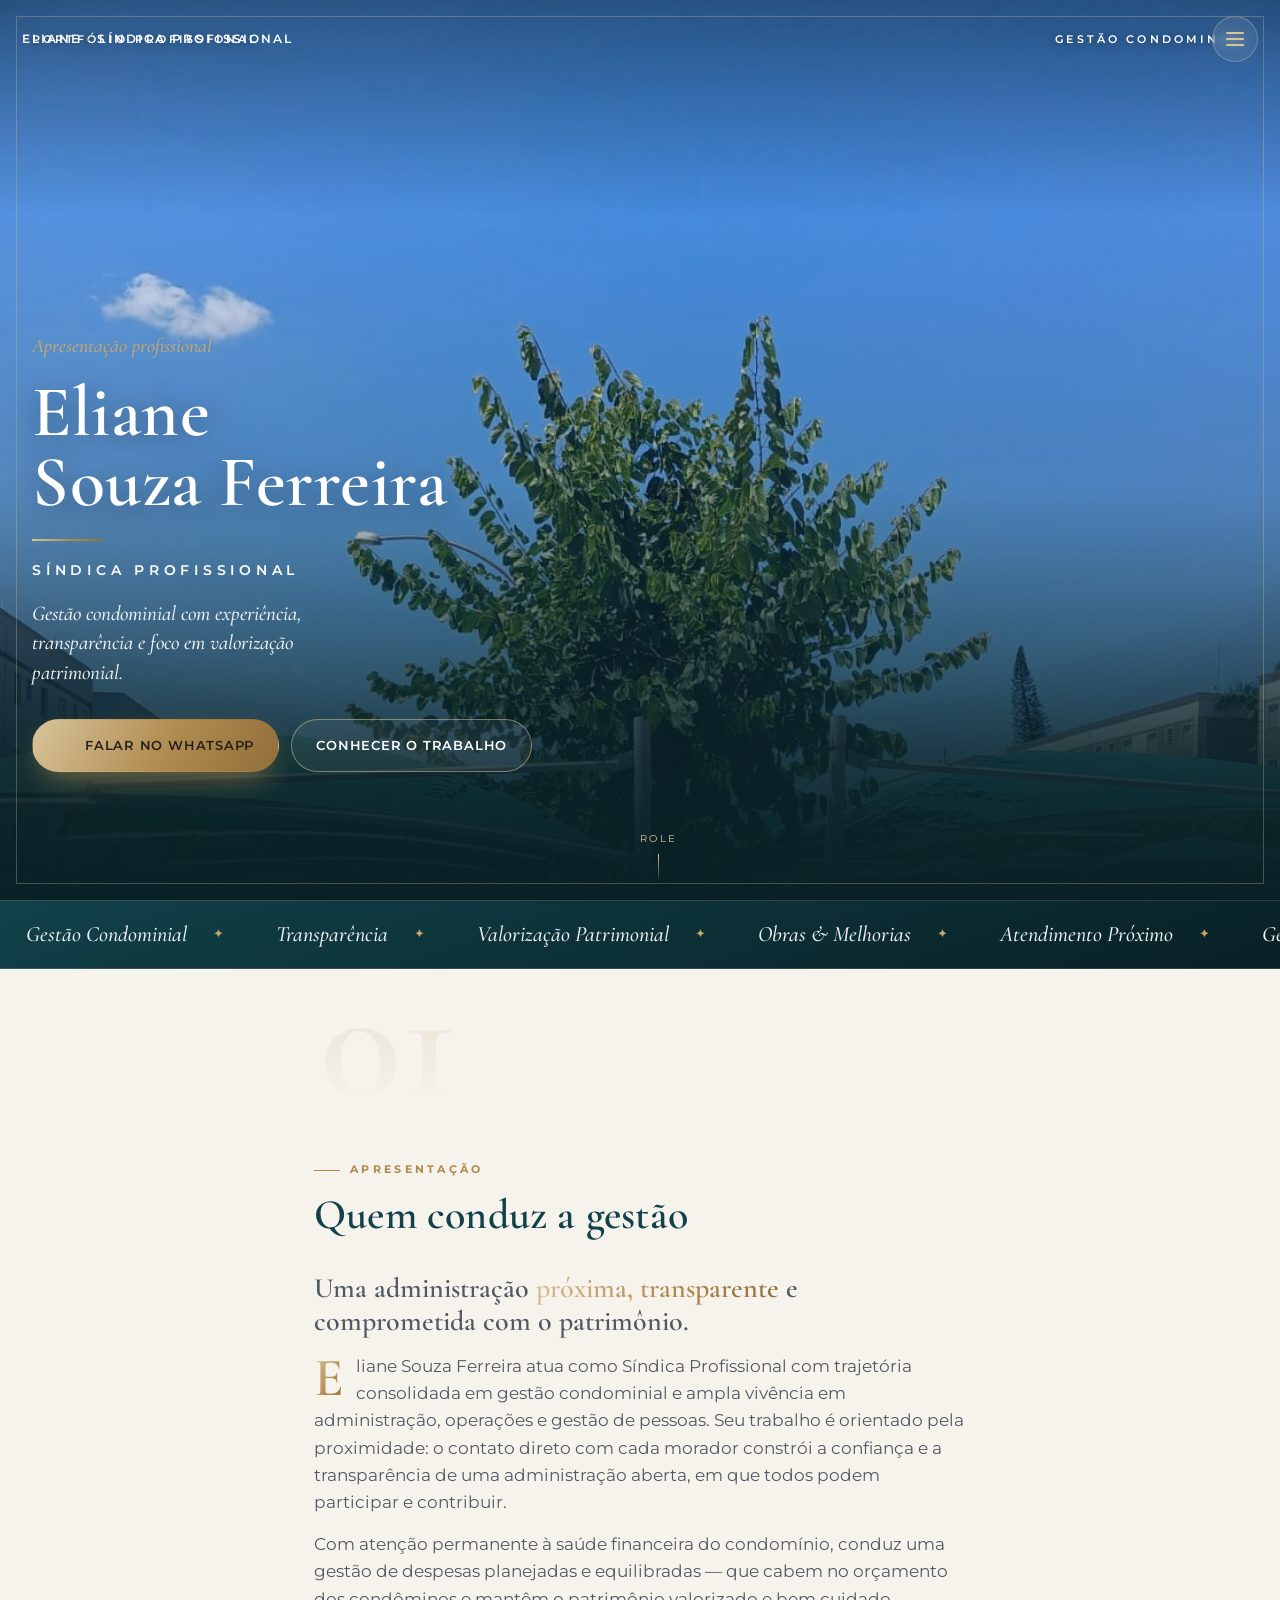
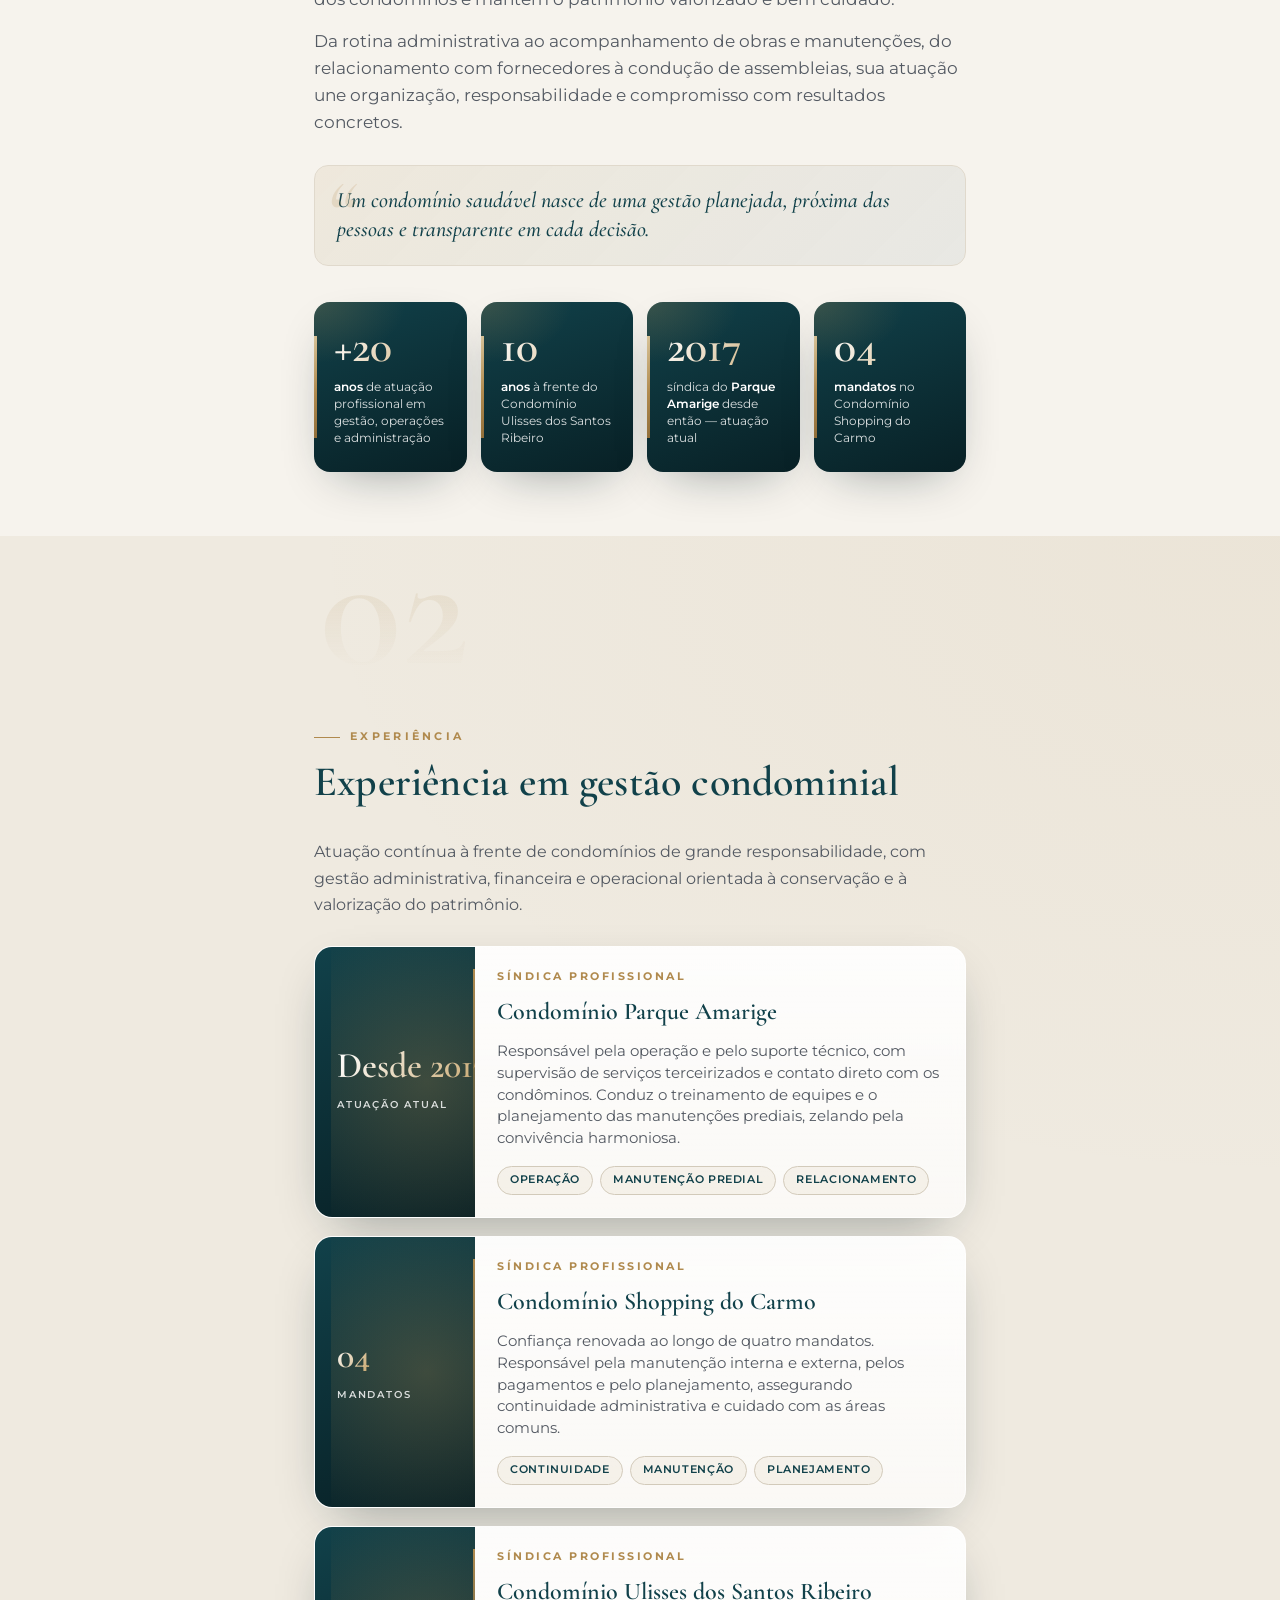
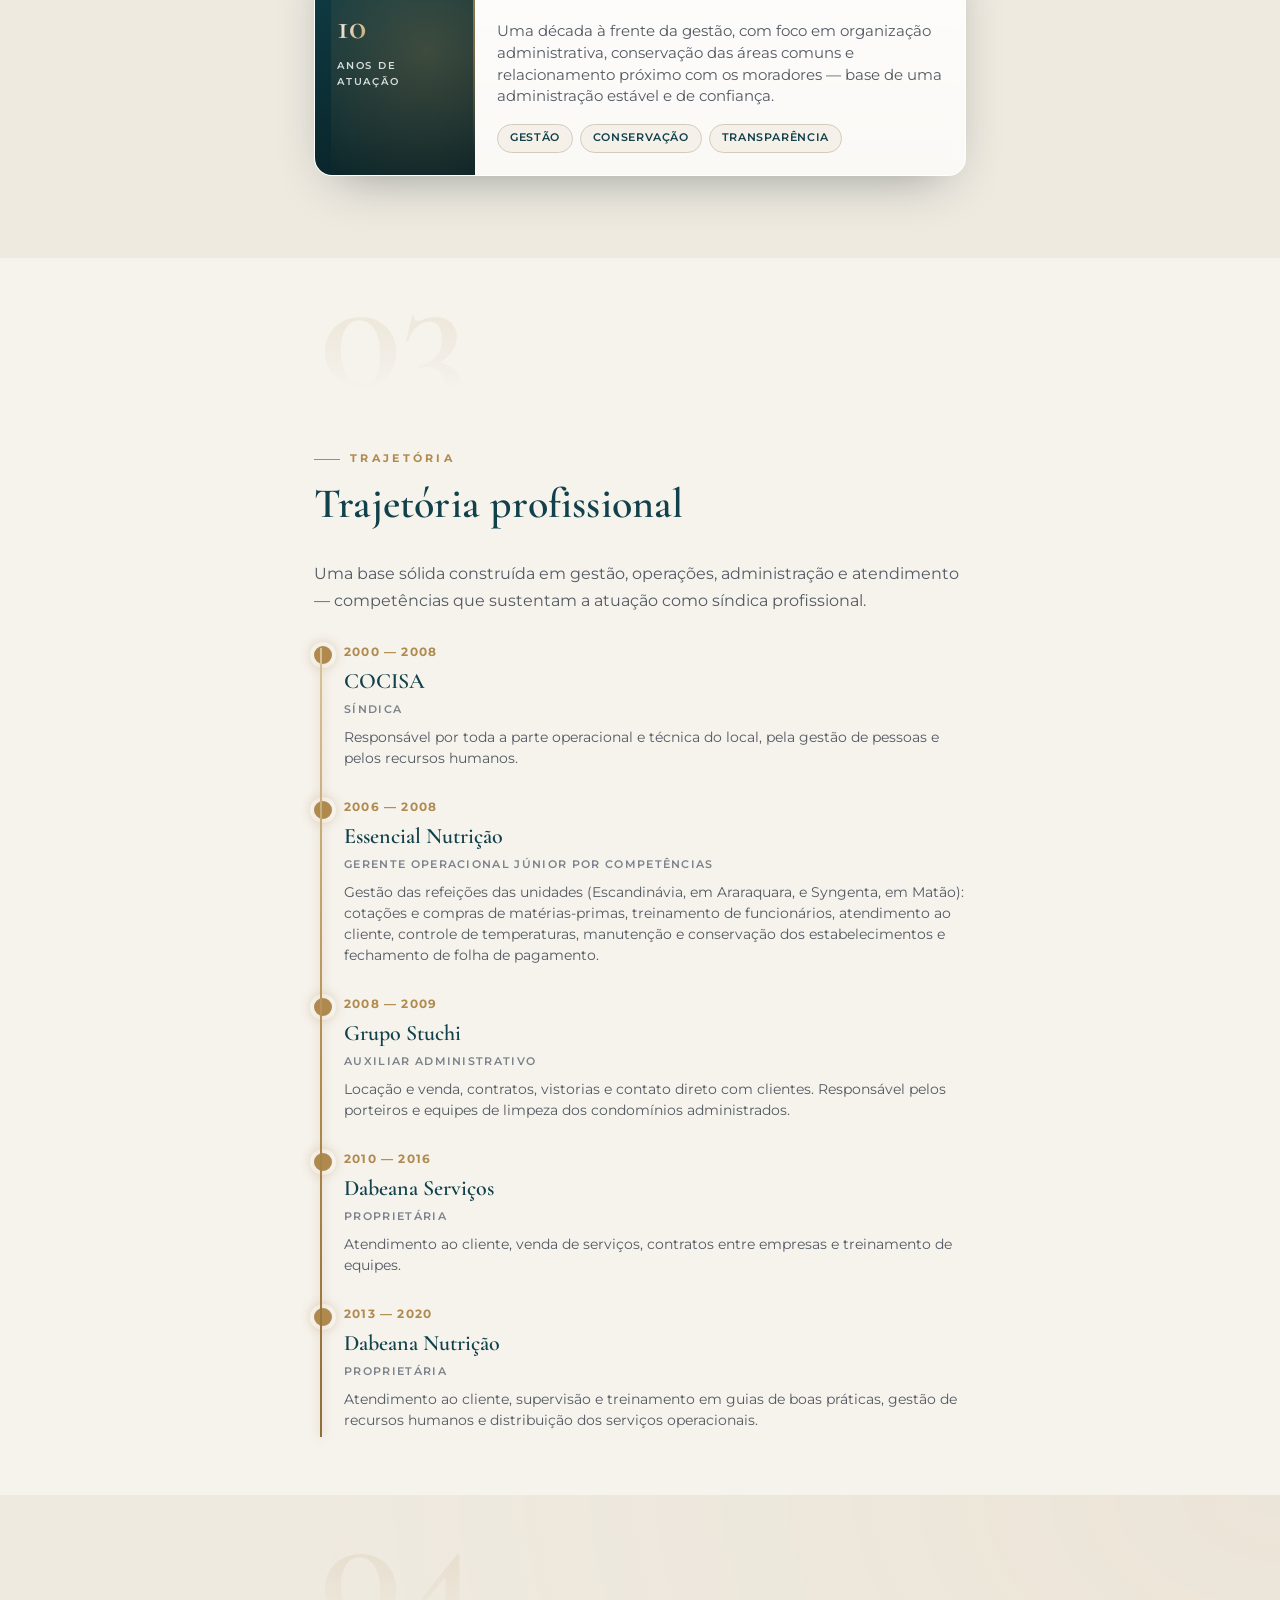
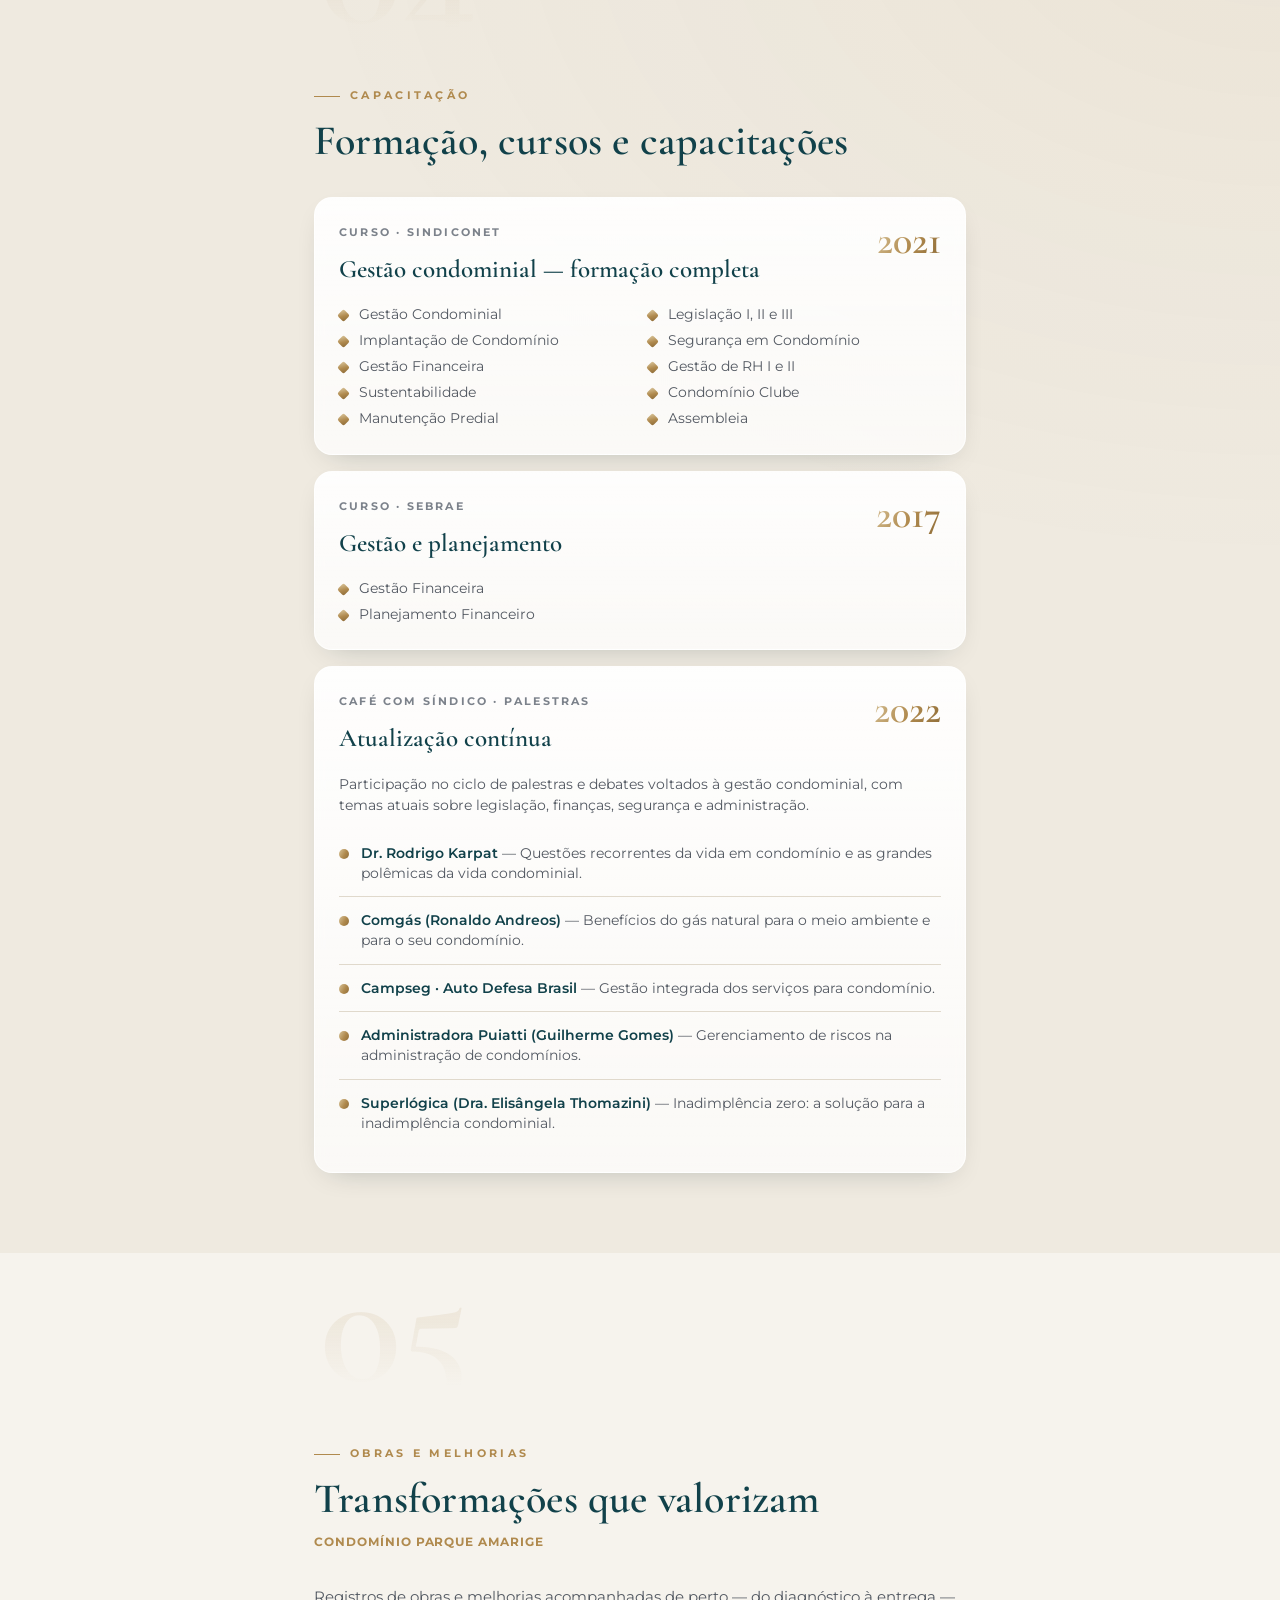
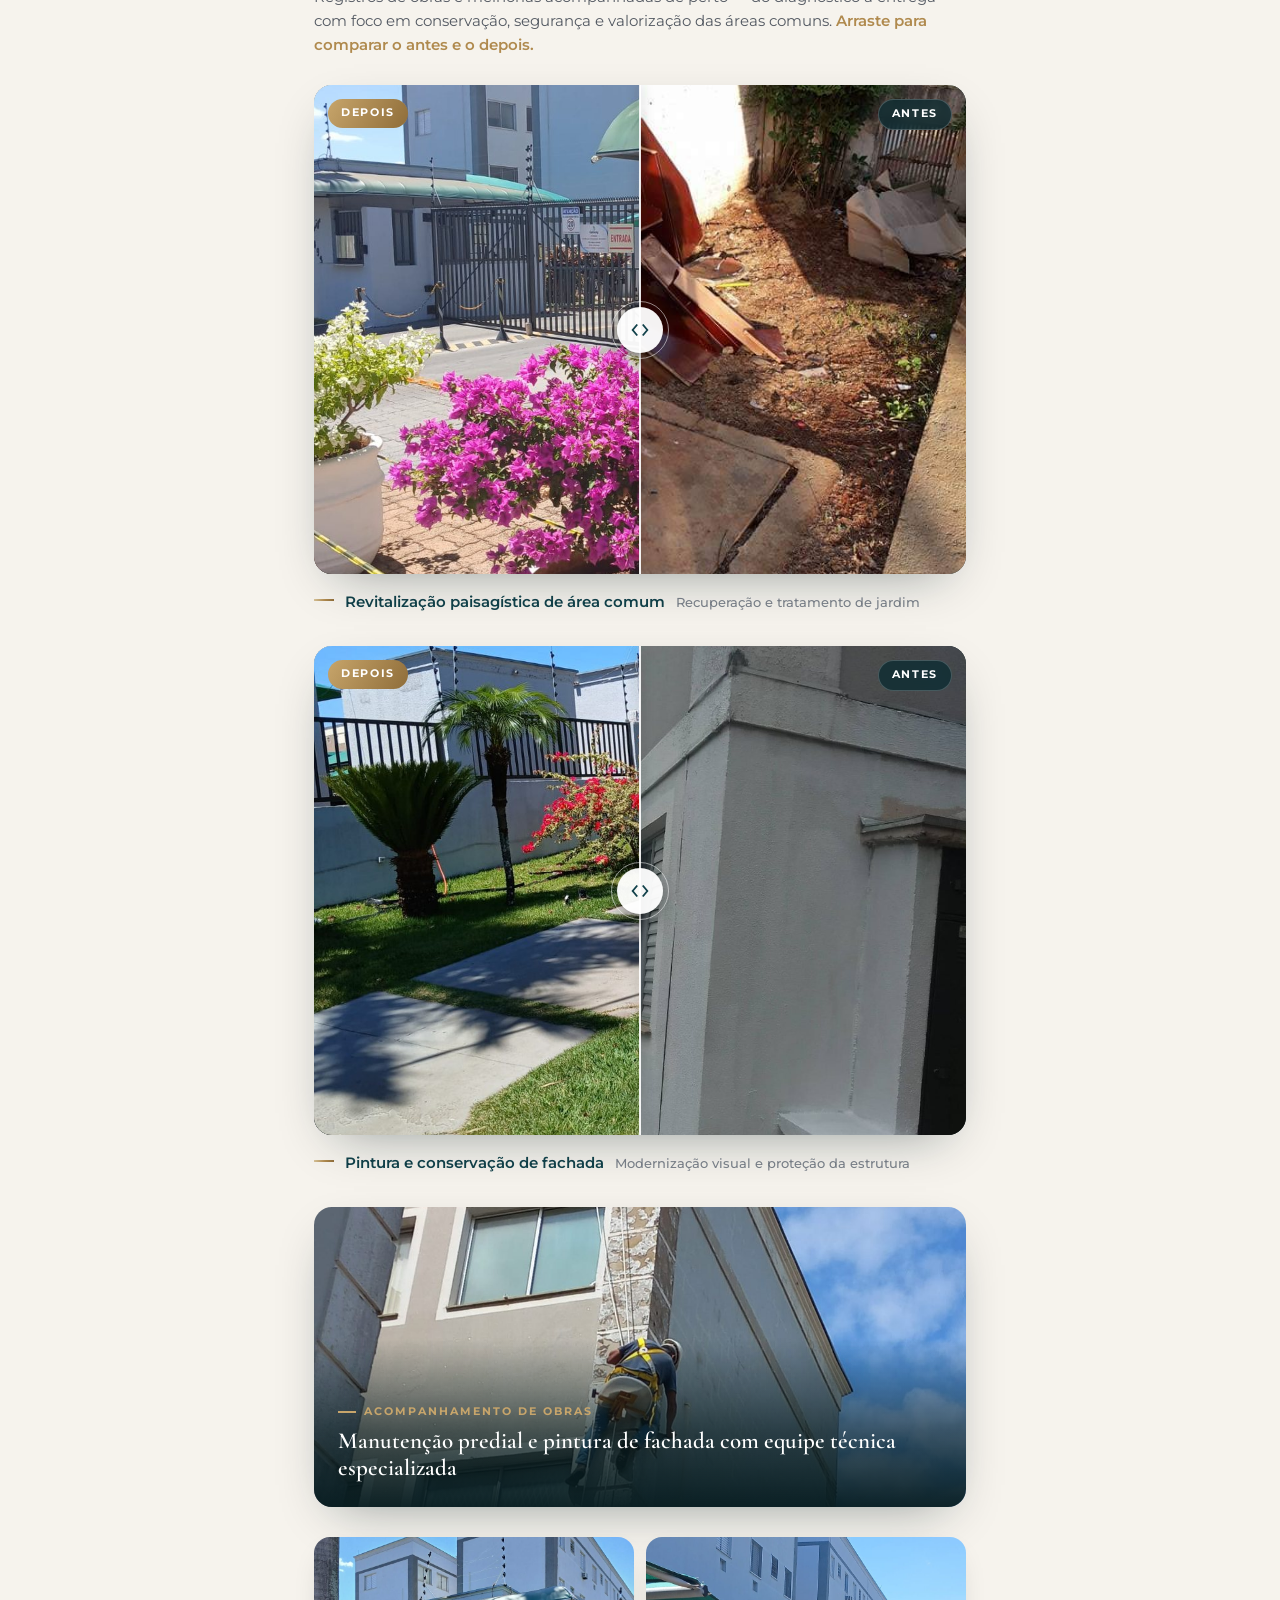
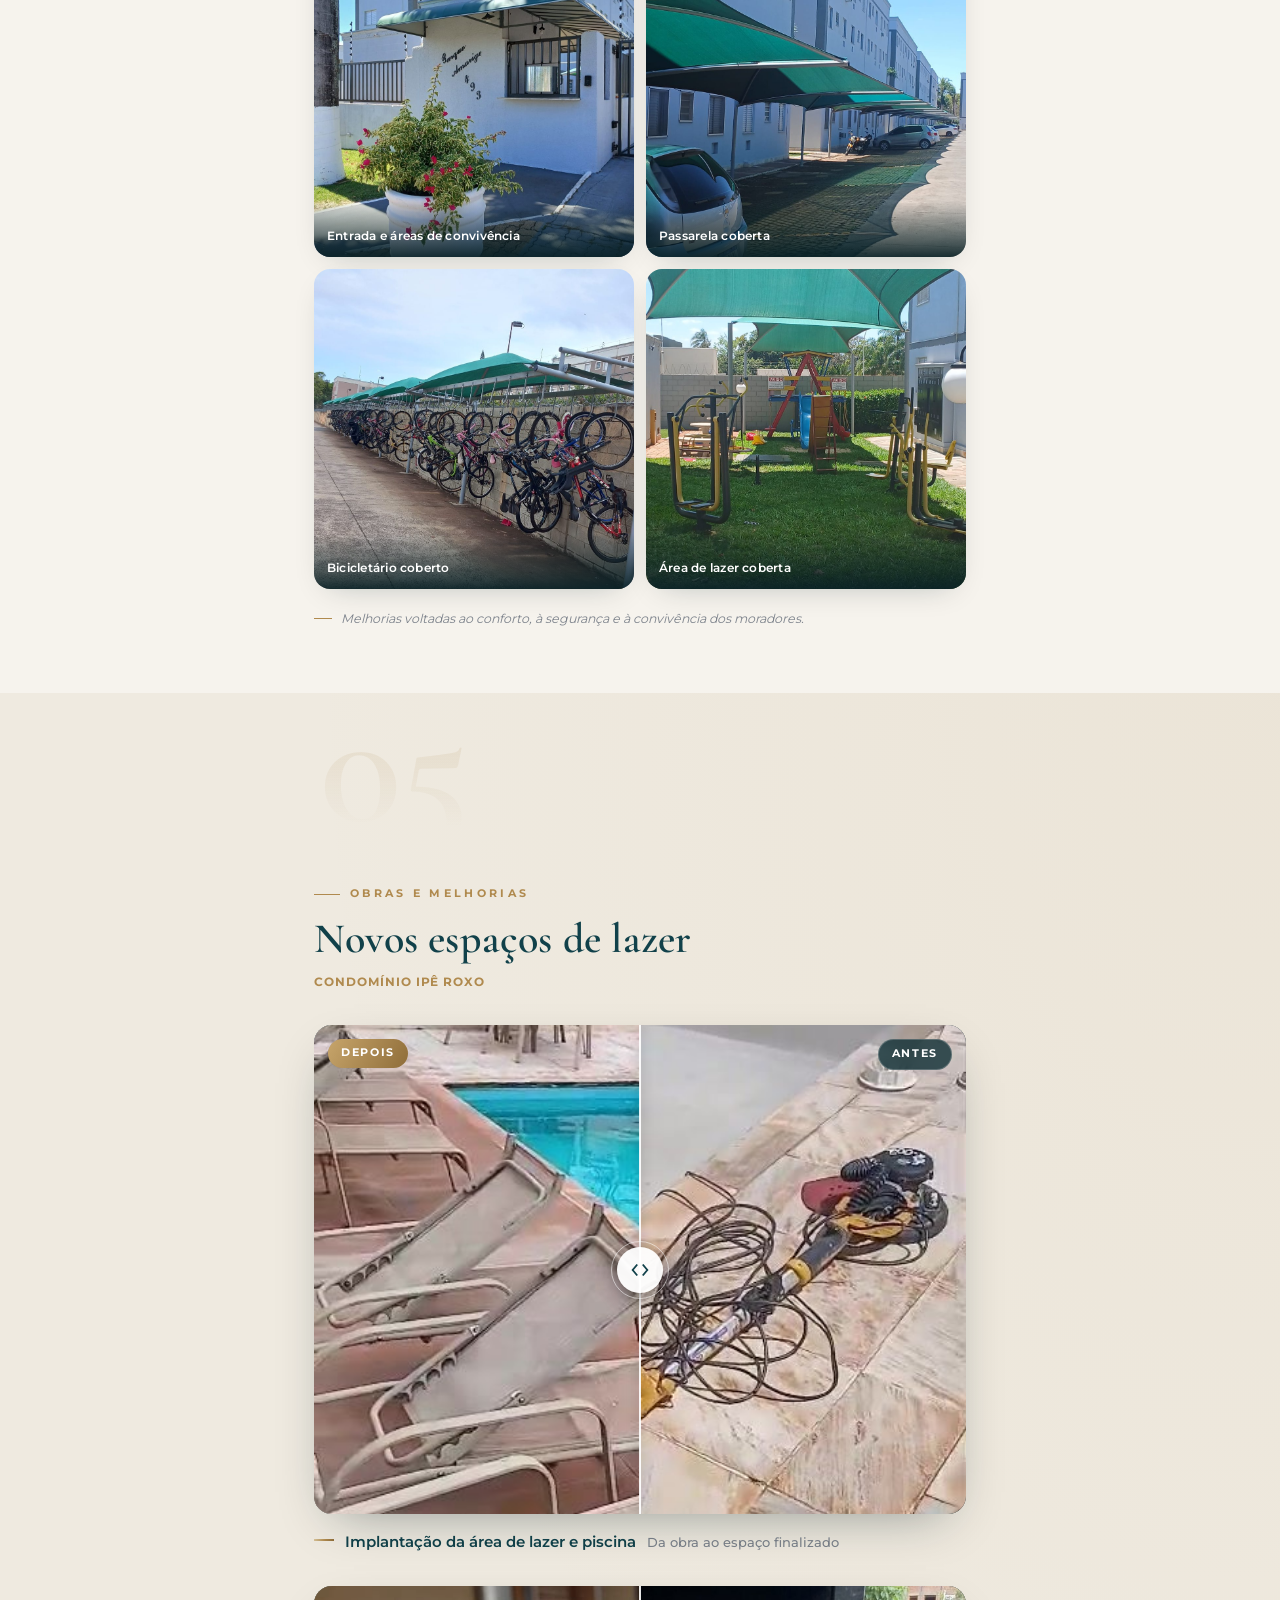
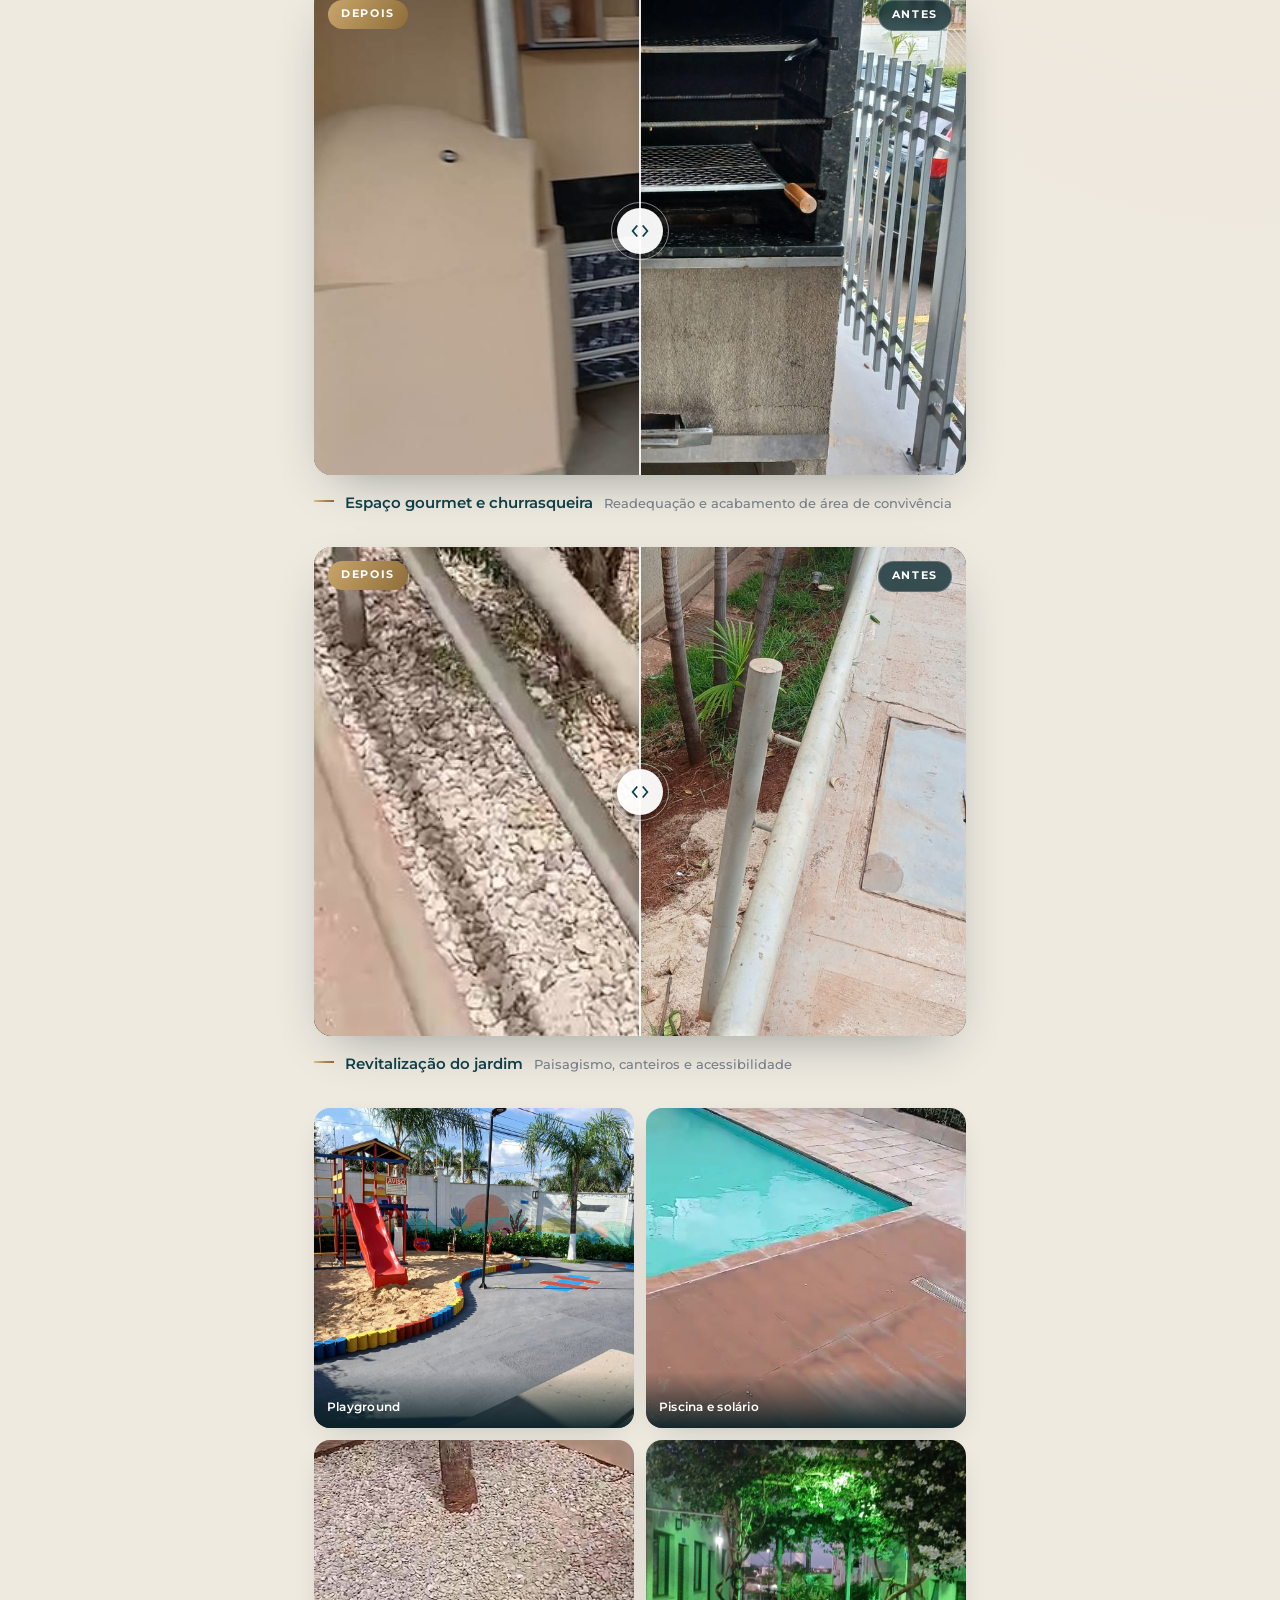
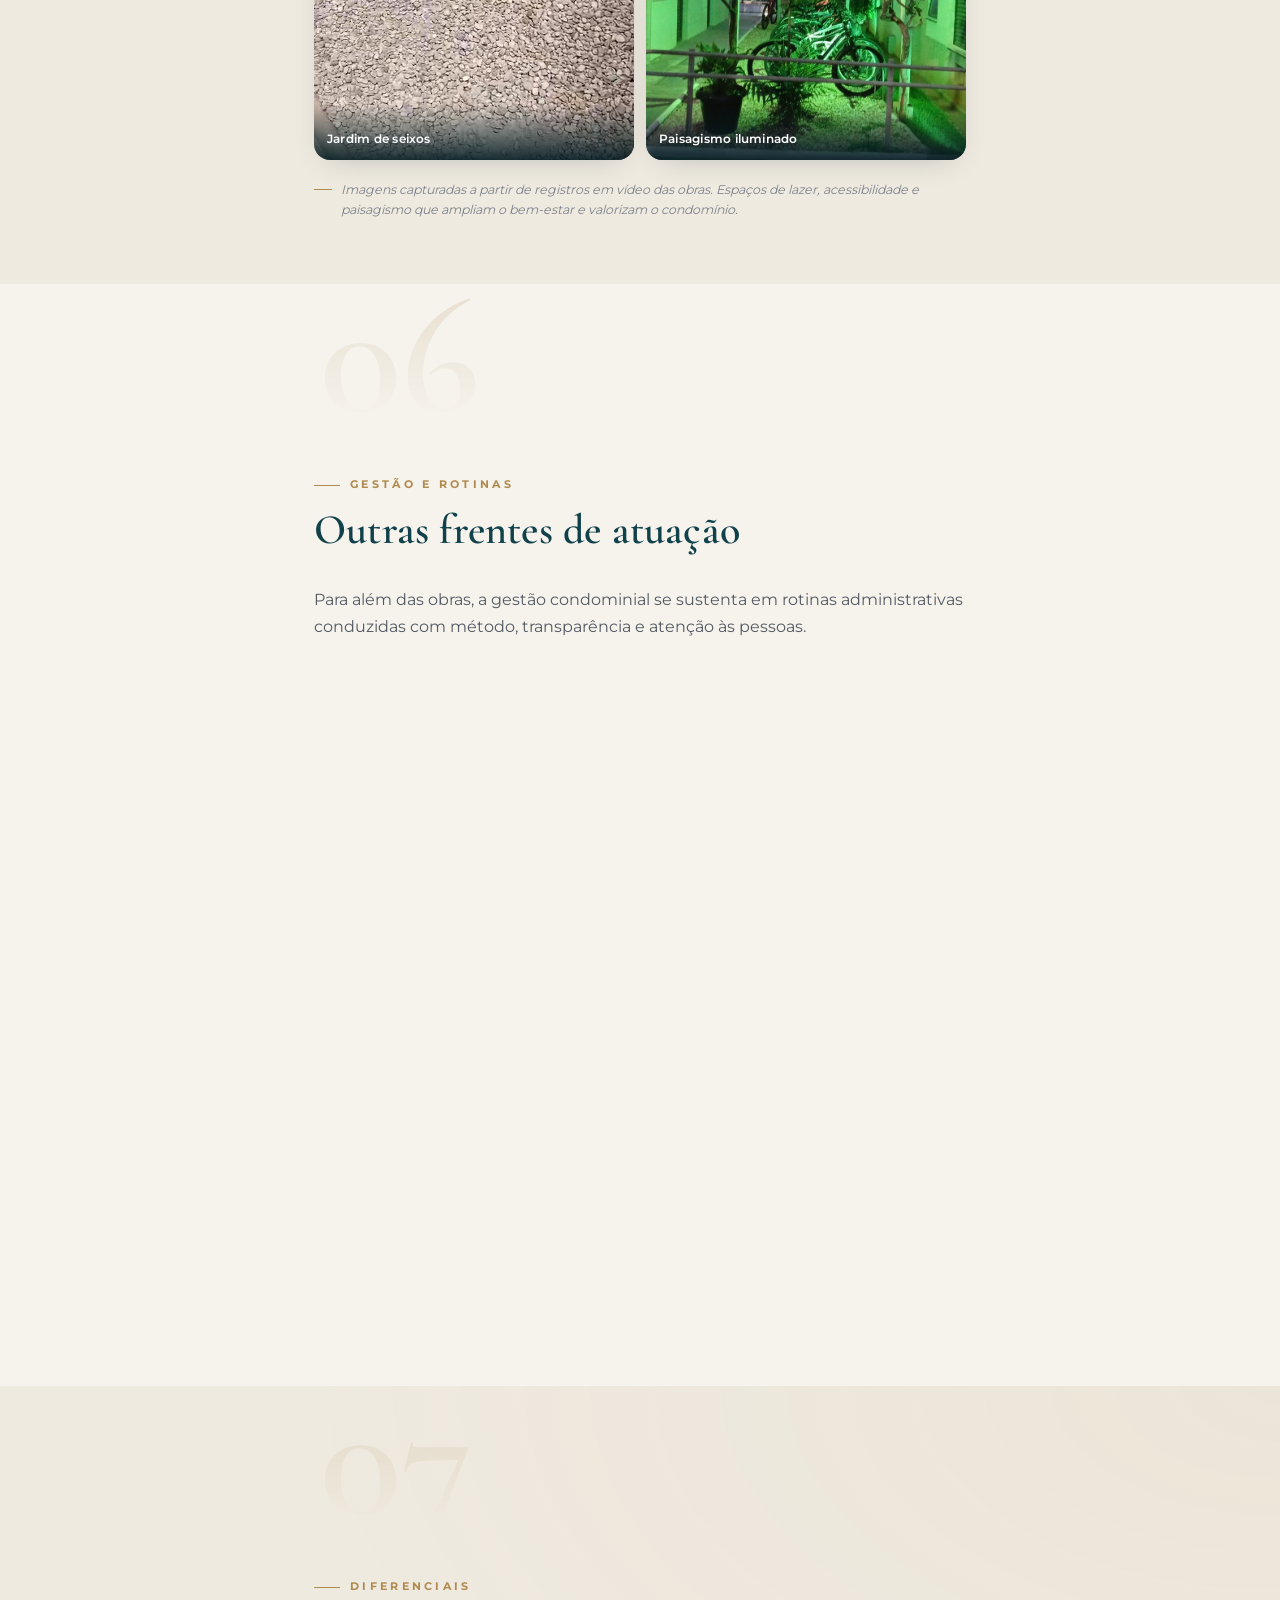
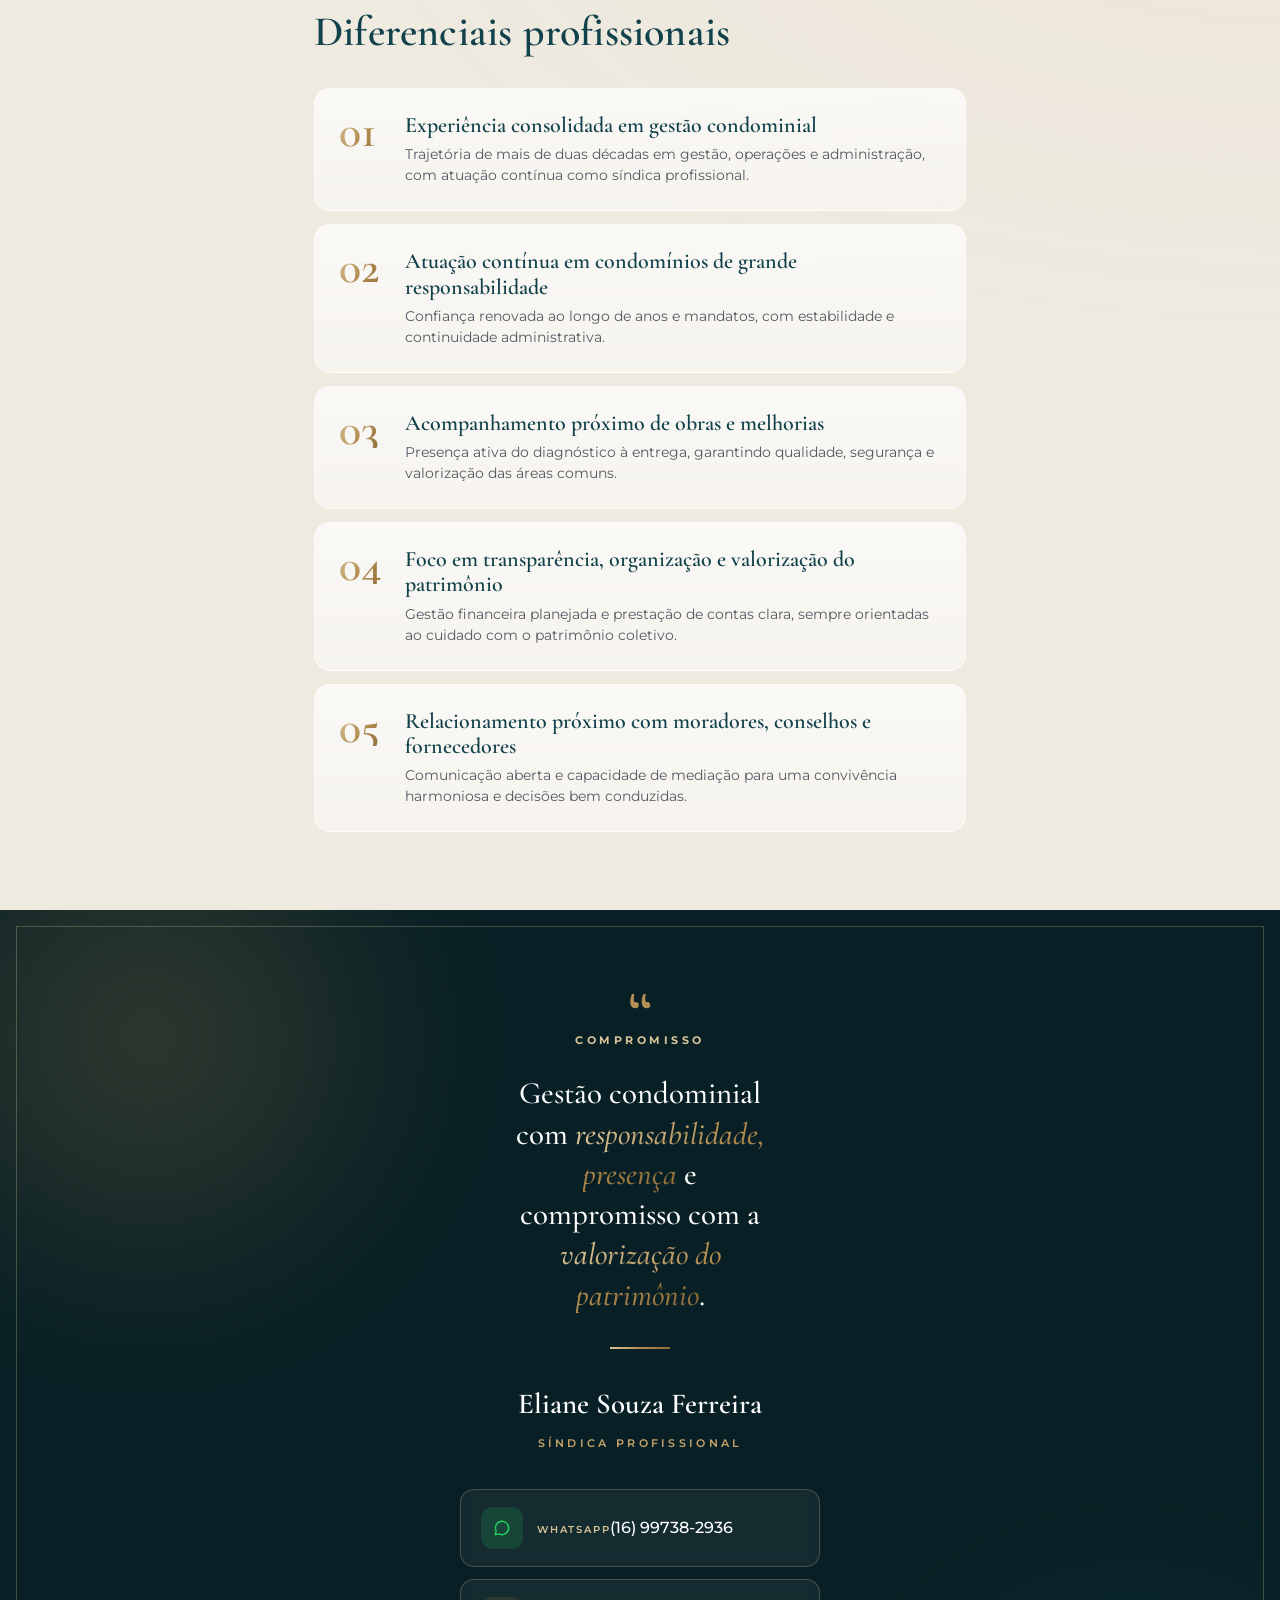
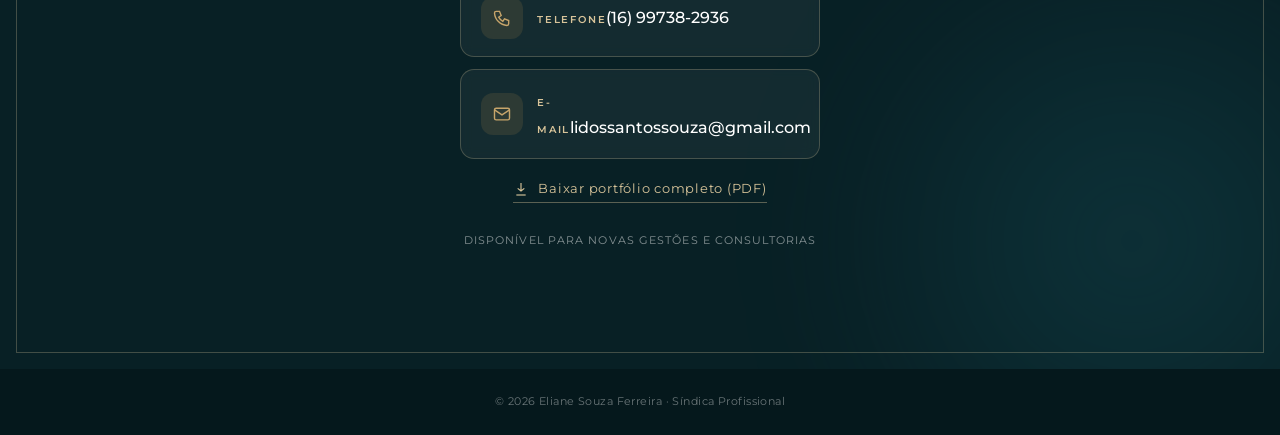
==== commit 42b522dd: "Adiciona identidade de app: favicon/ícone monograma + manifest (Adicionar à tela inicial) - Ícones P" ====
--- a/index.html
+++ b/index.html
@@ -10,6 +10,13 @@
 <meta property="og:description" content="Gestão condominial com experiência, transparência e foco em valorização patrimonial.">
 <meta property="og:image" content="output/assets/cover.jpg">
 <meta property="og:type" content="website">
+<link rel="icon" type="image/png" sizes="32x32" href="output/assets/favicon-32.png">
+<link rel="icon" type="image/png" sizes="192x192" href="output/assets/icon-192.png">
+<link rel="apple-touch-icon" href="output/assets/apple-touch-icon.png">
+<link rel="manifest" href="manifest.webmanifest">
+<meta name="apple-mobile-web-app-capable" content="yes">
+<meta name="apple-mobile-web-app-status-bar-style" content="black-translucent">
+<meta name="apple-mobile-web-app-title" content="Eliane Síndica">
 <link rel="stylesheet" href="output/assets/fonts.css">
 <style>
 :root{
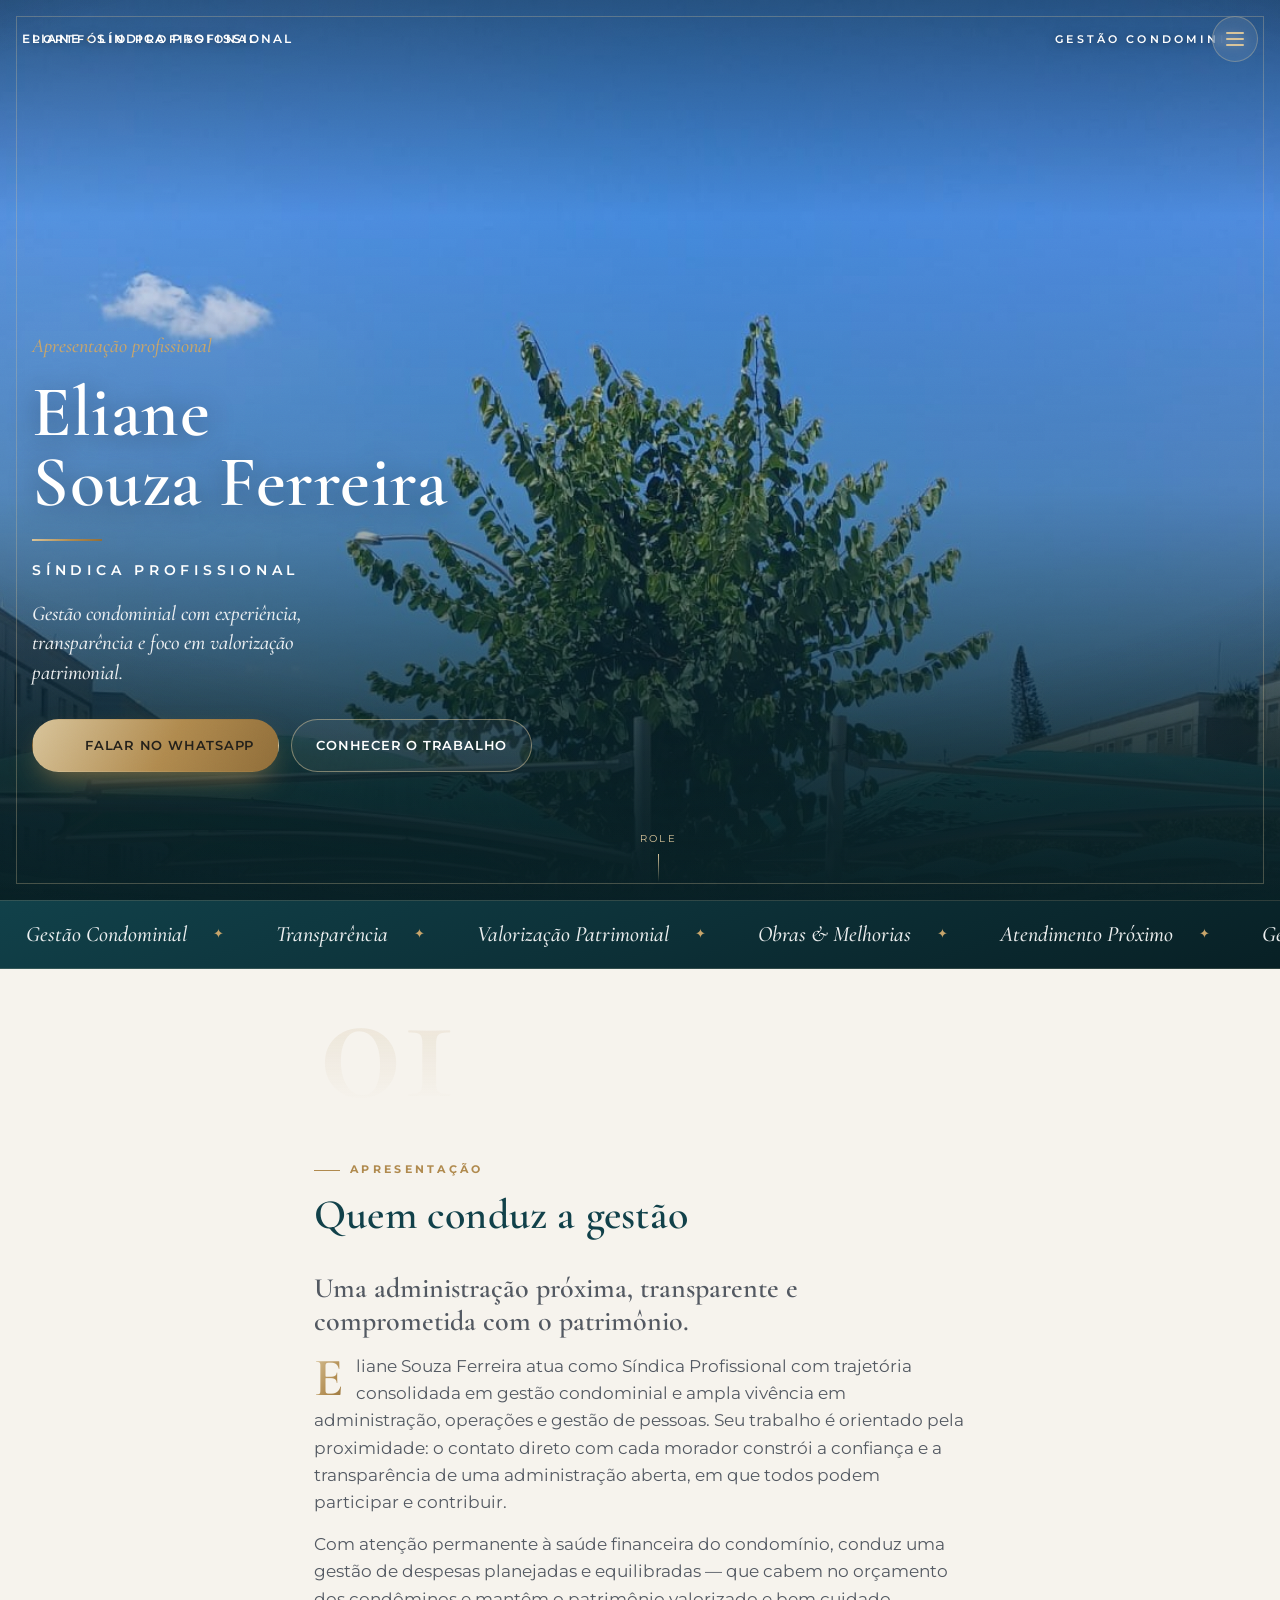
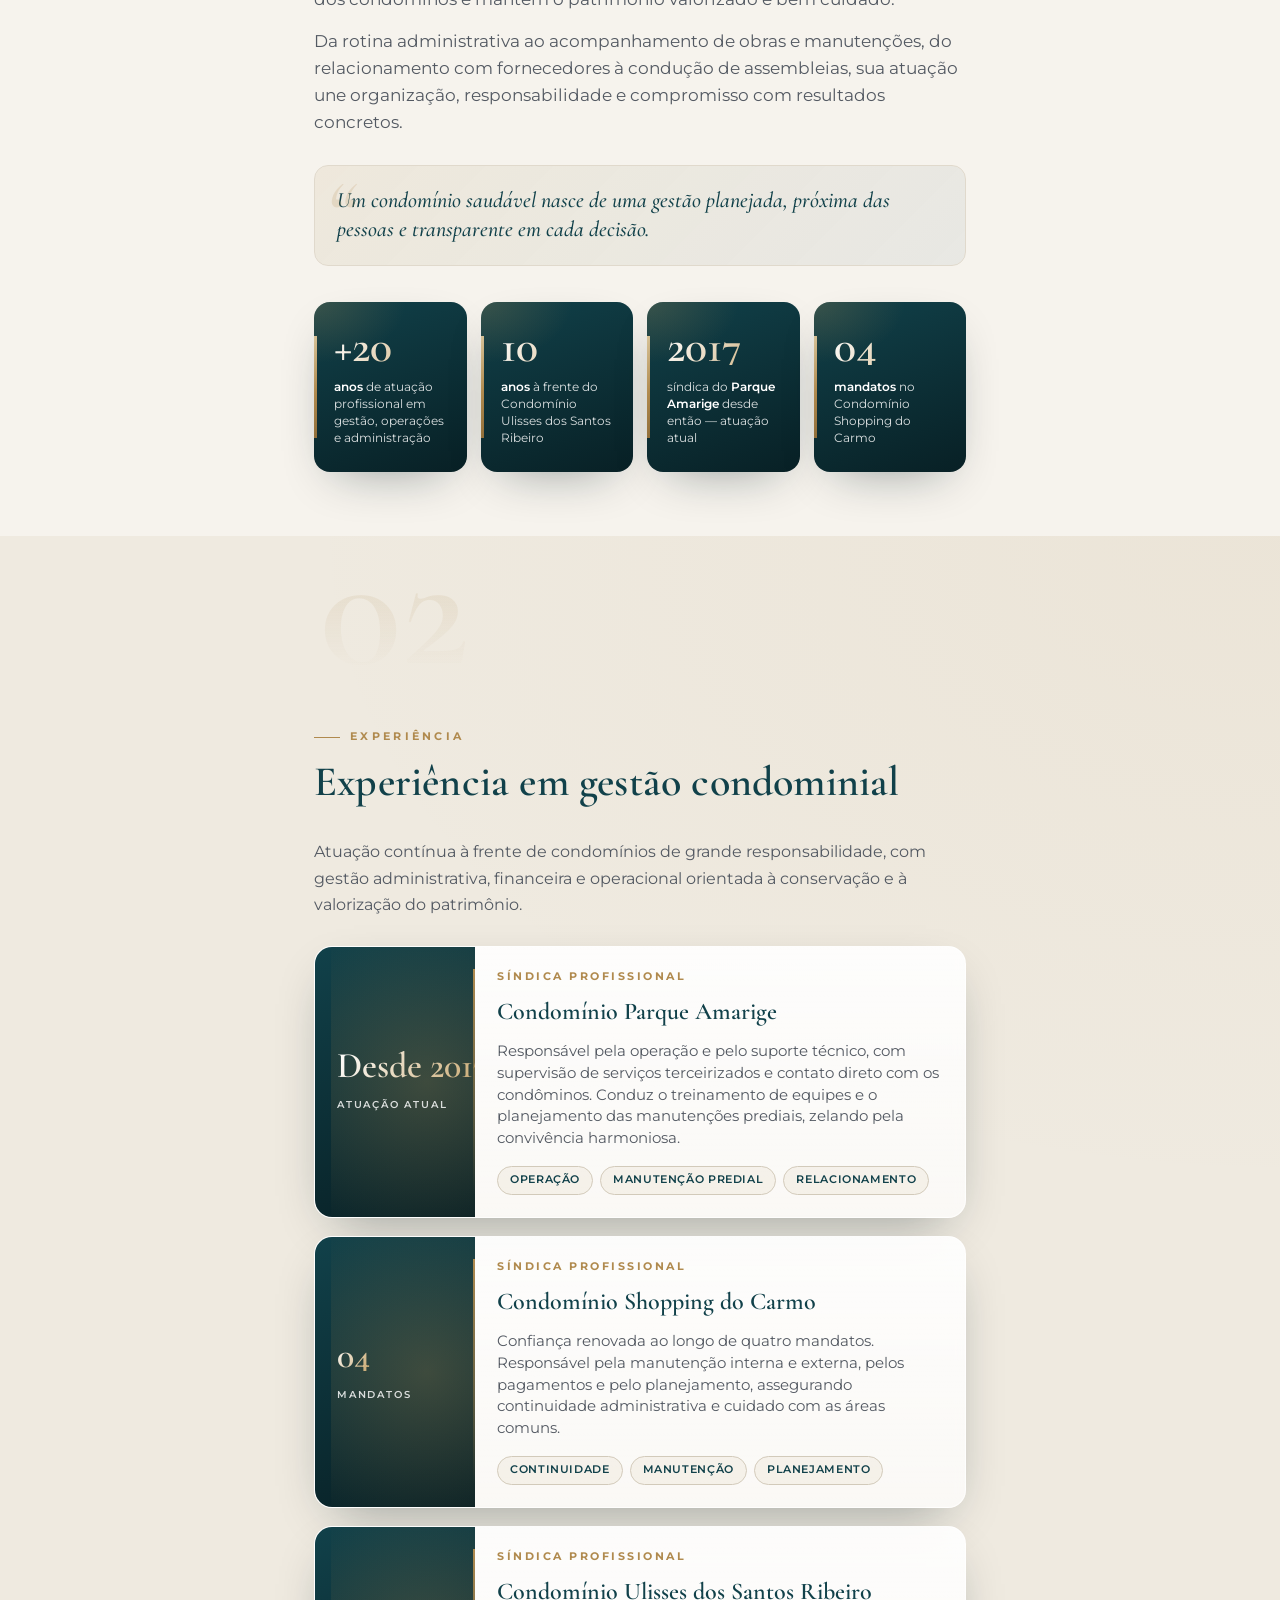
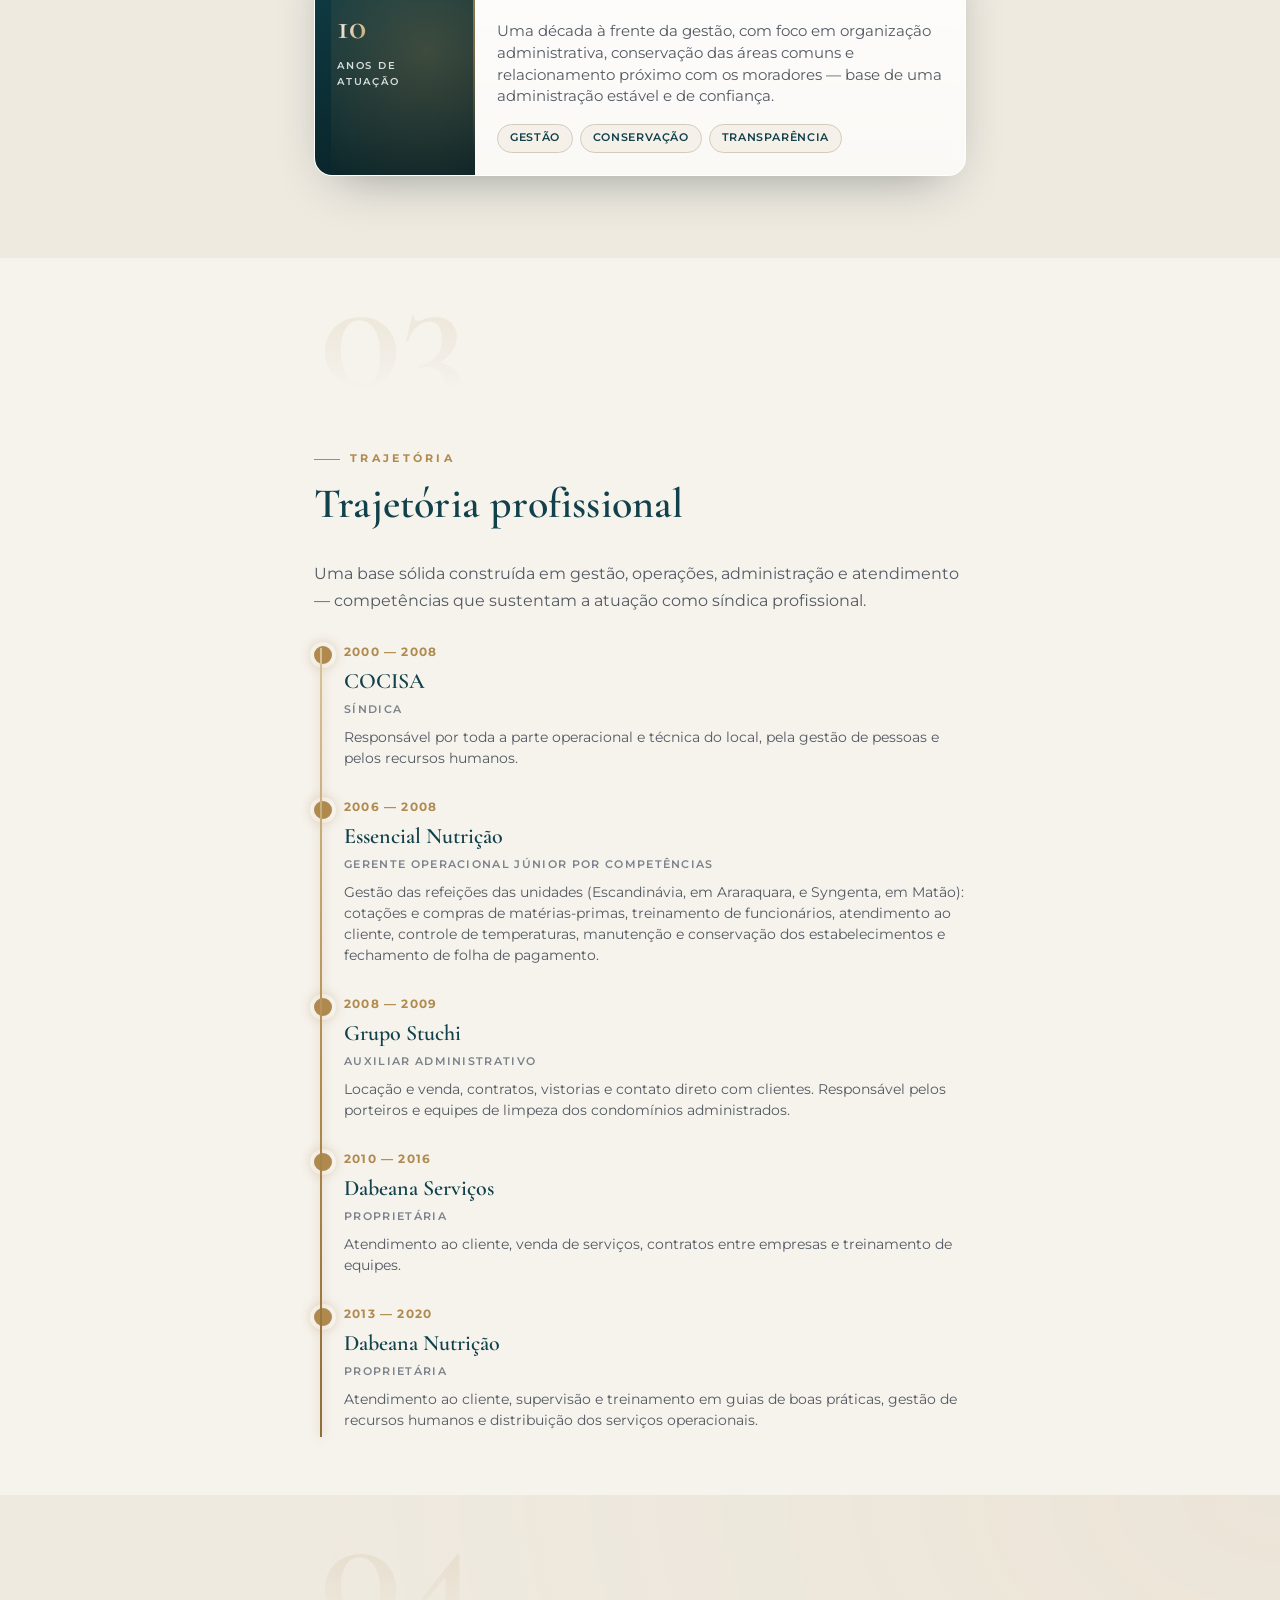
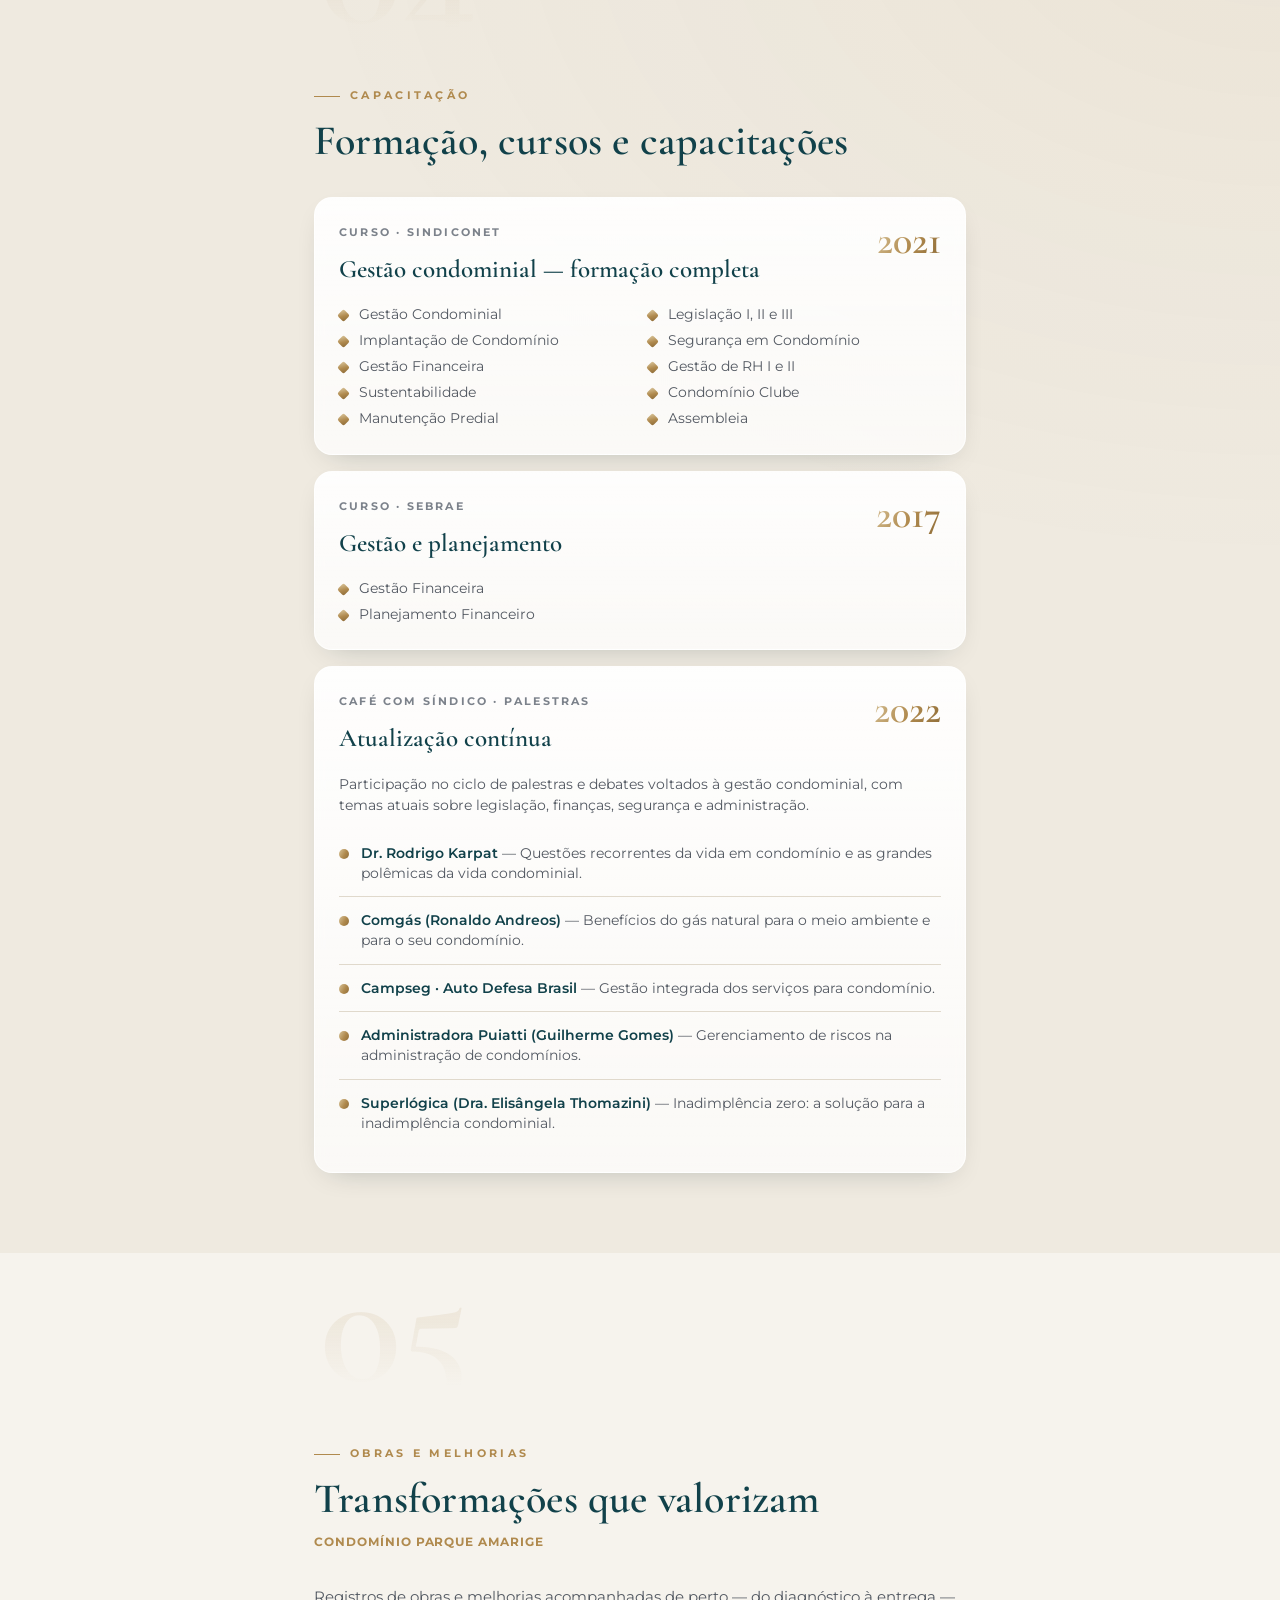
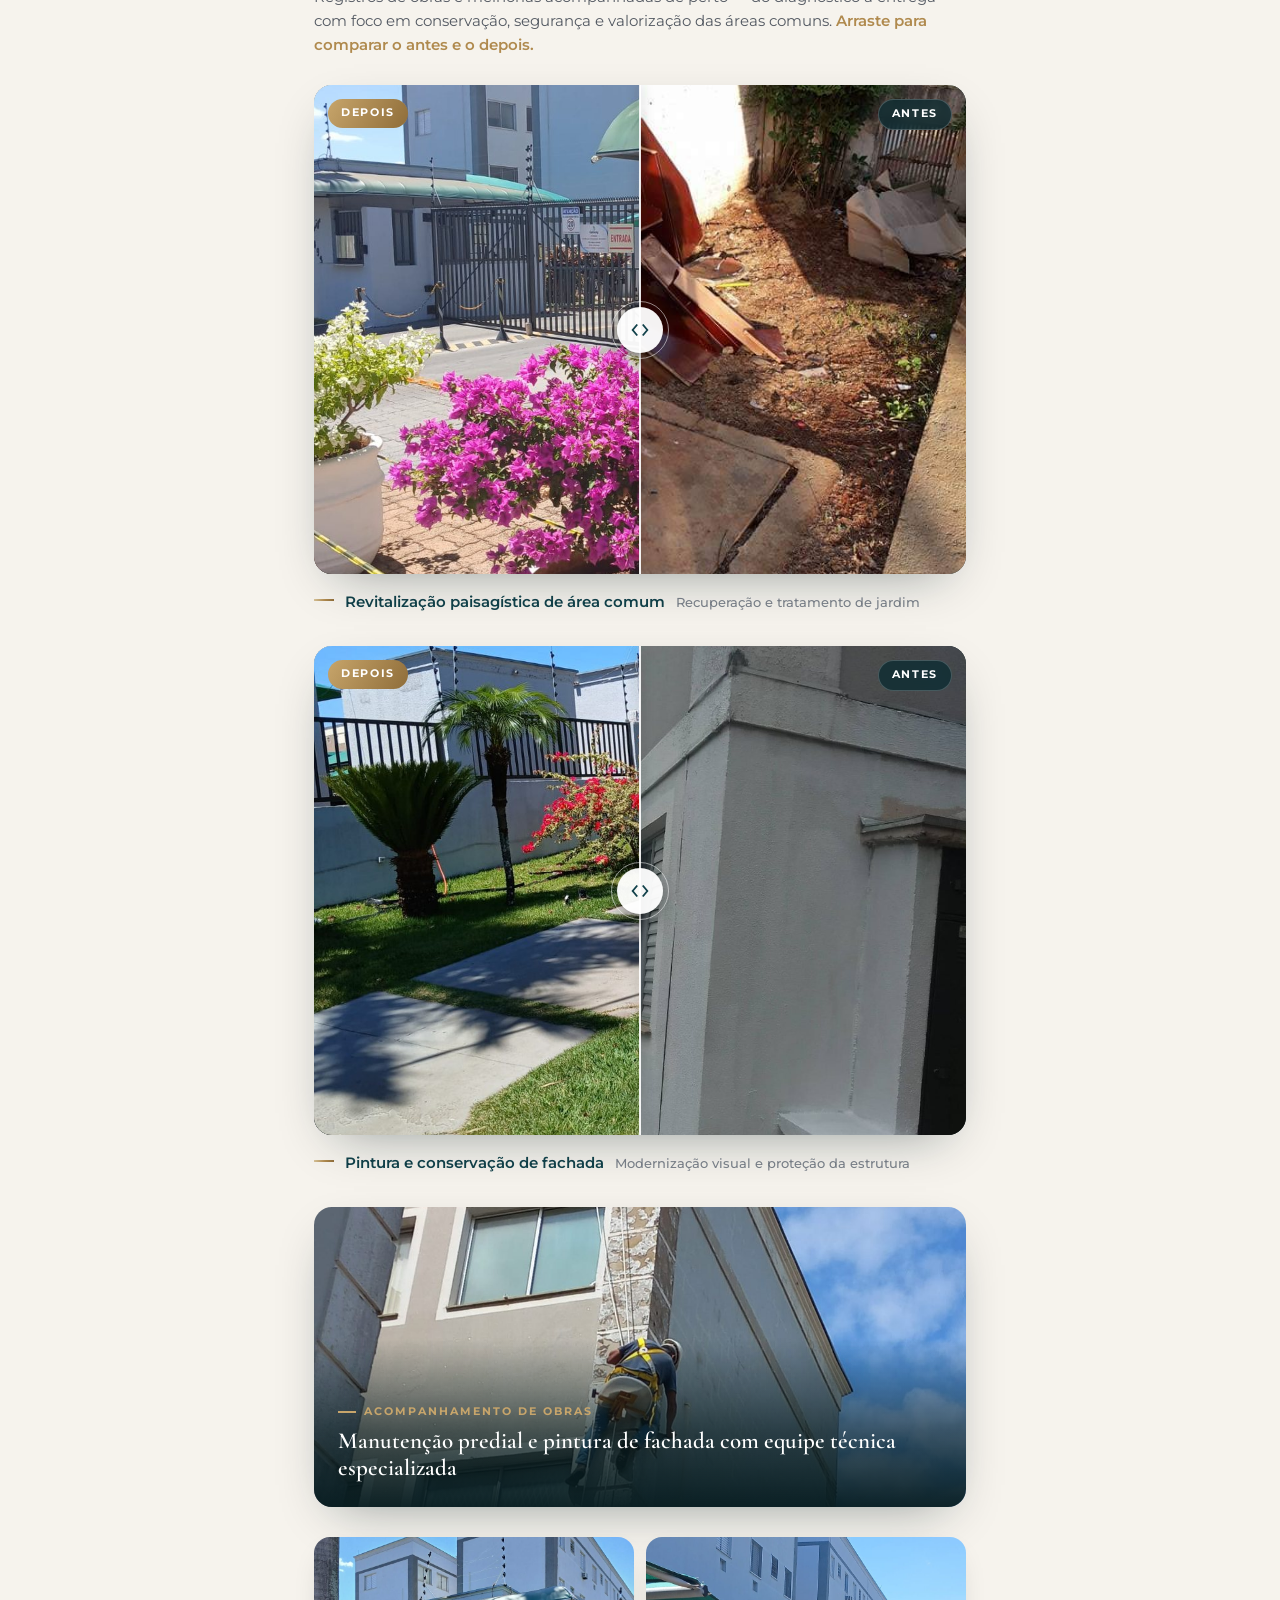
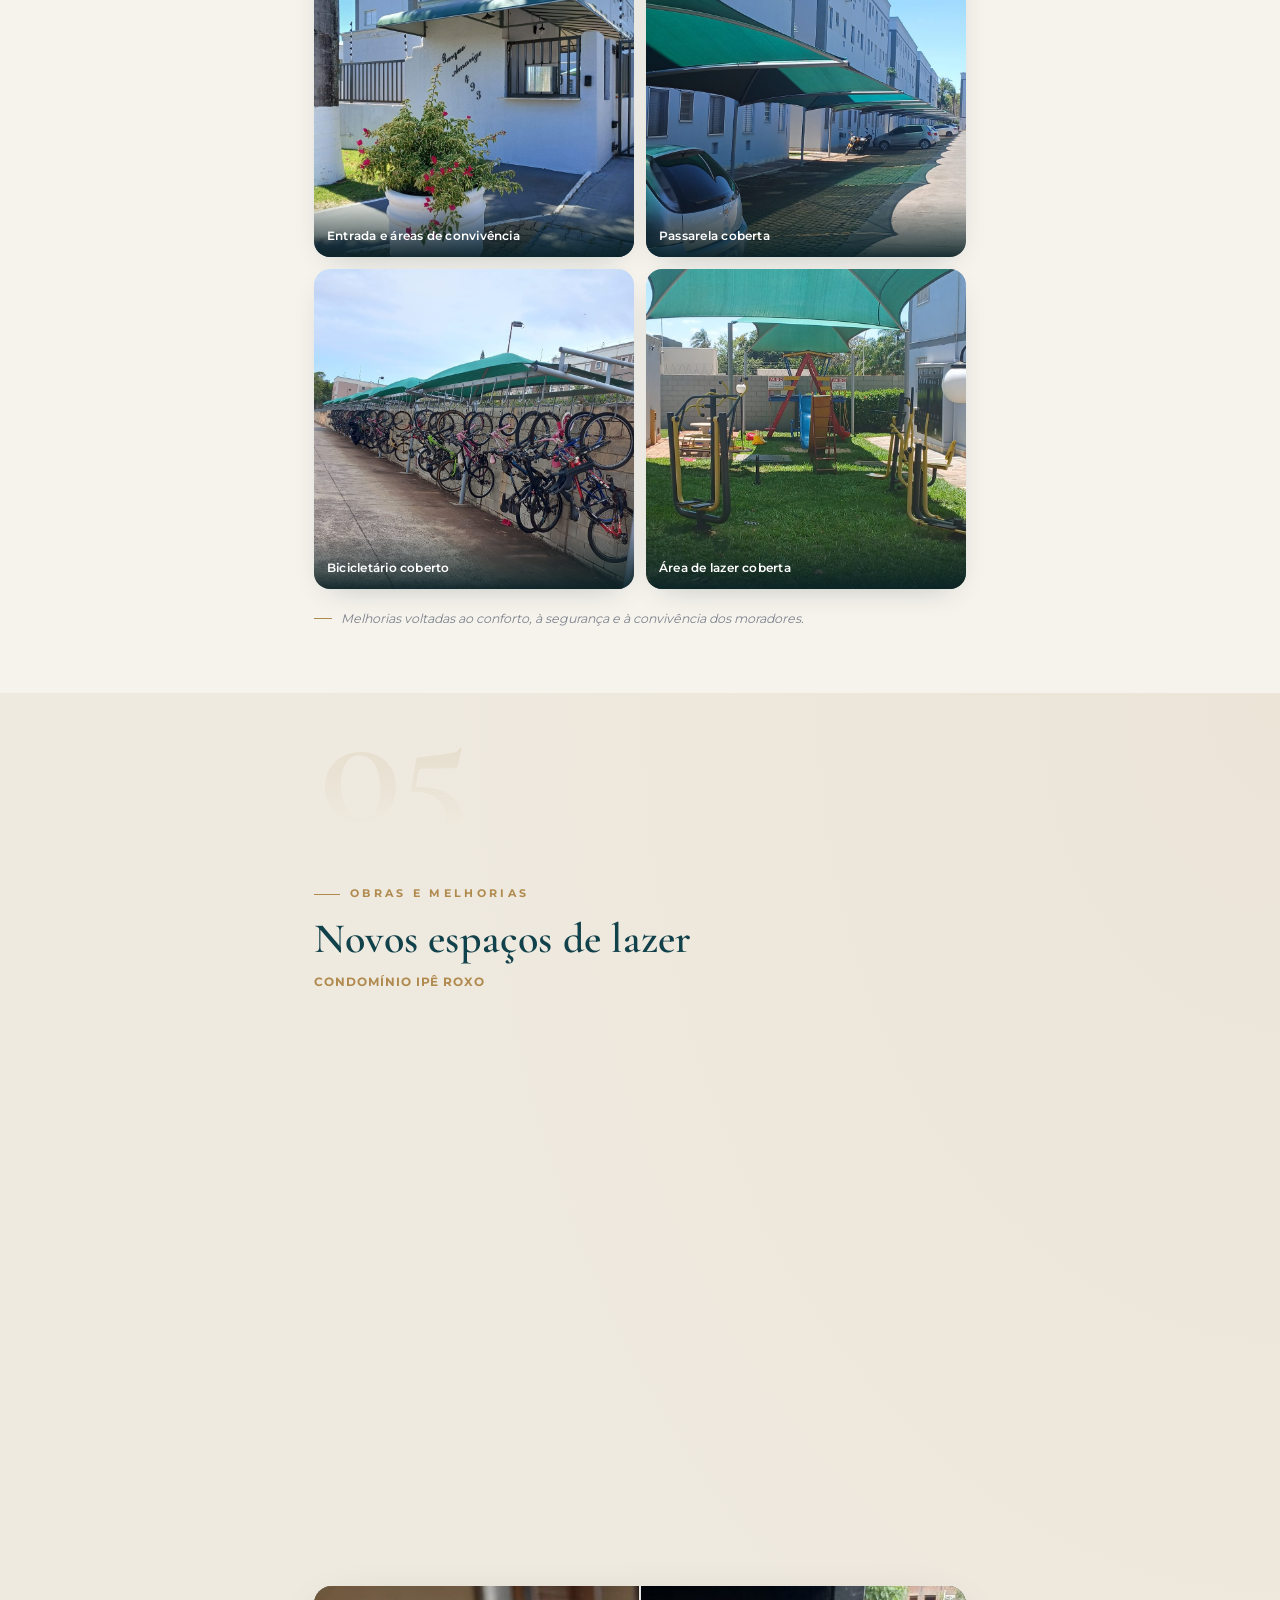
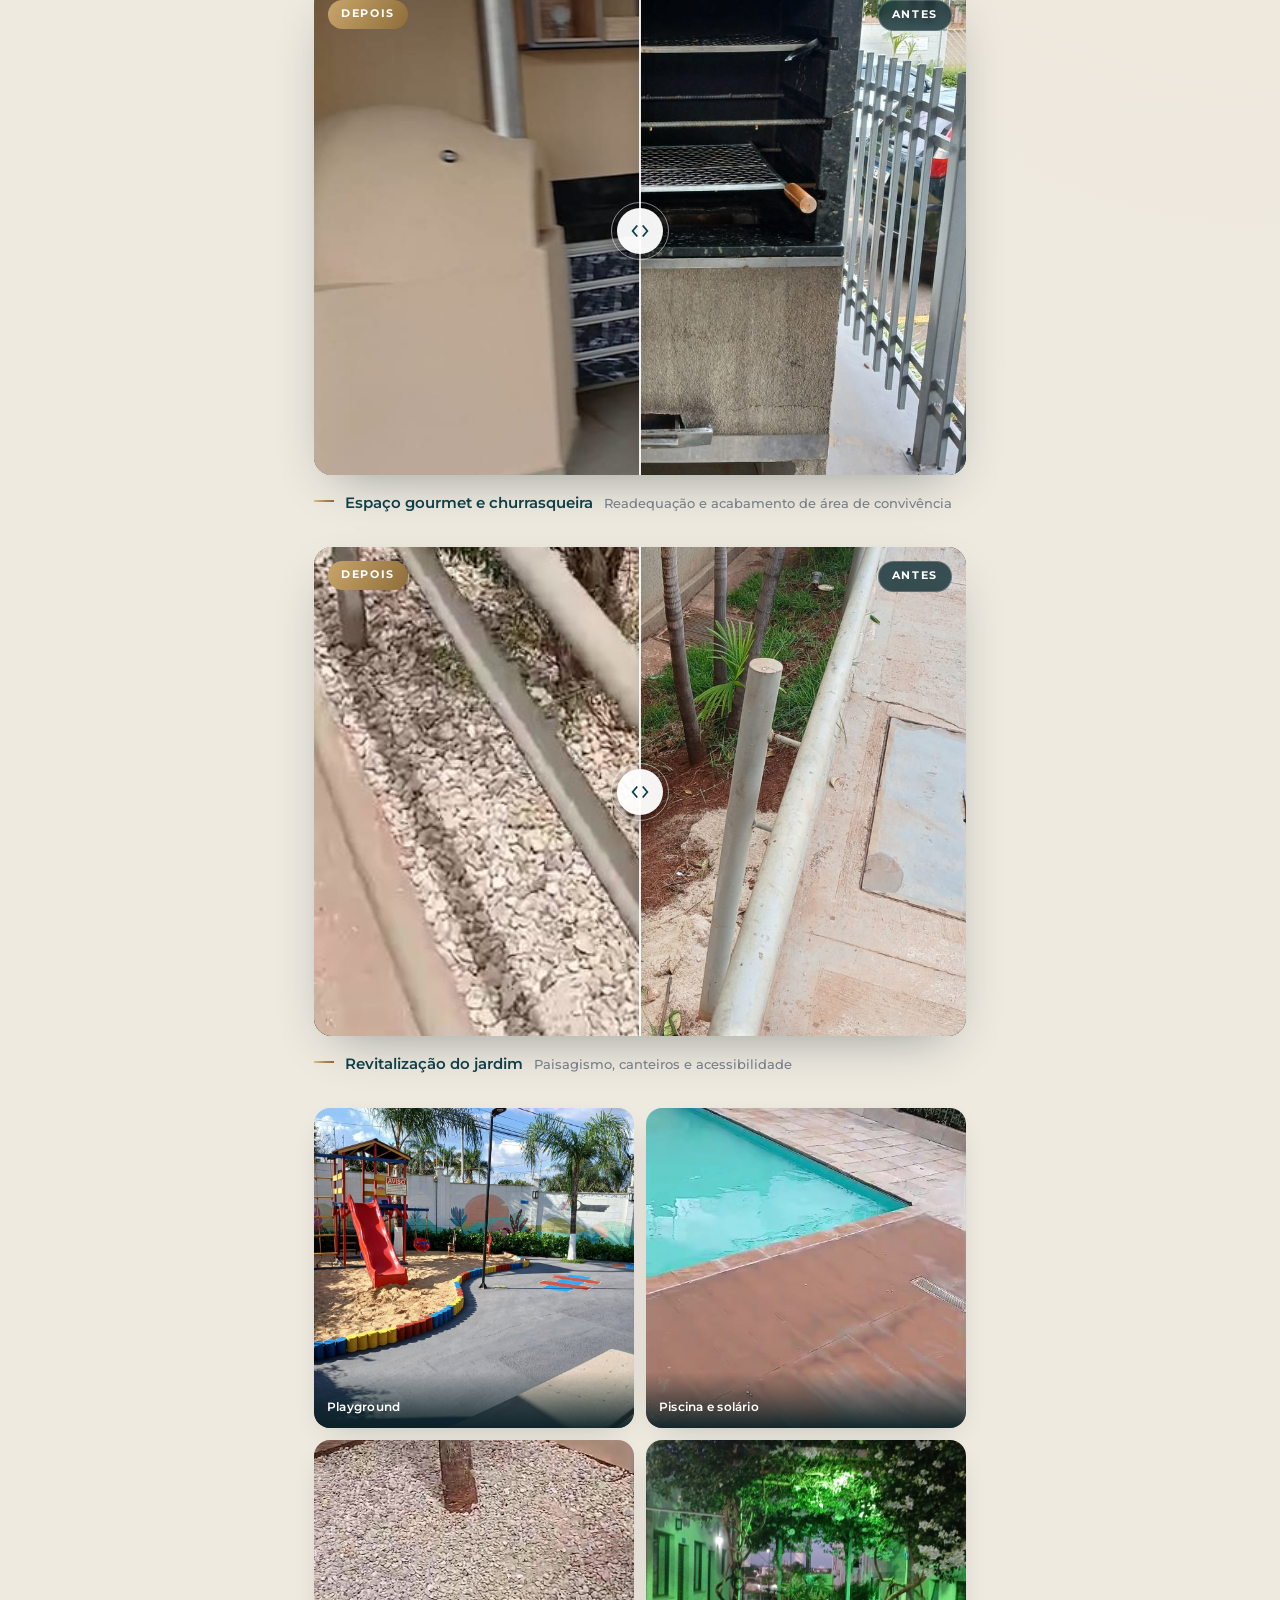
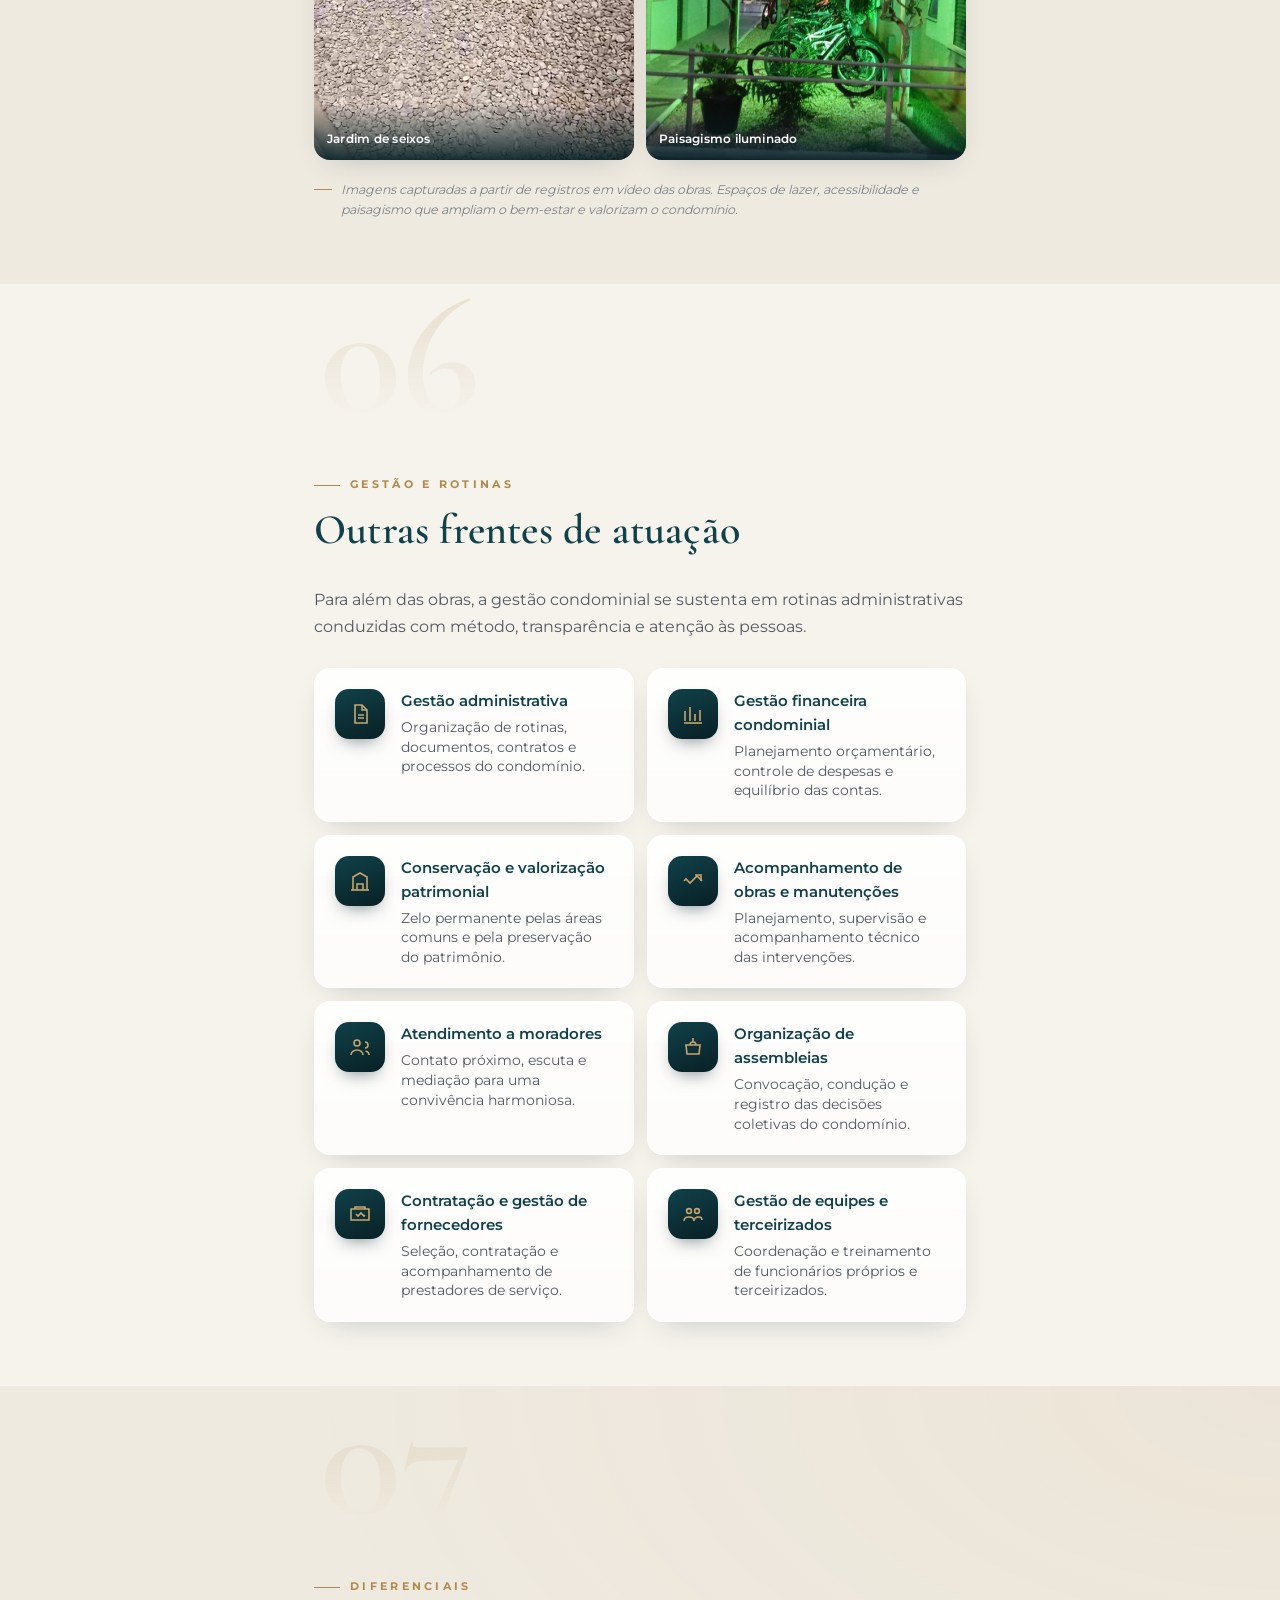
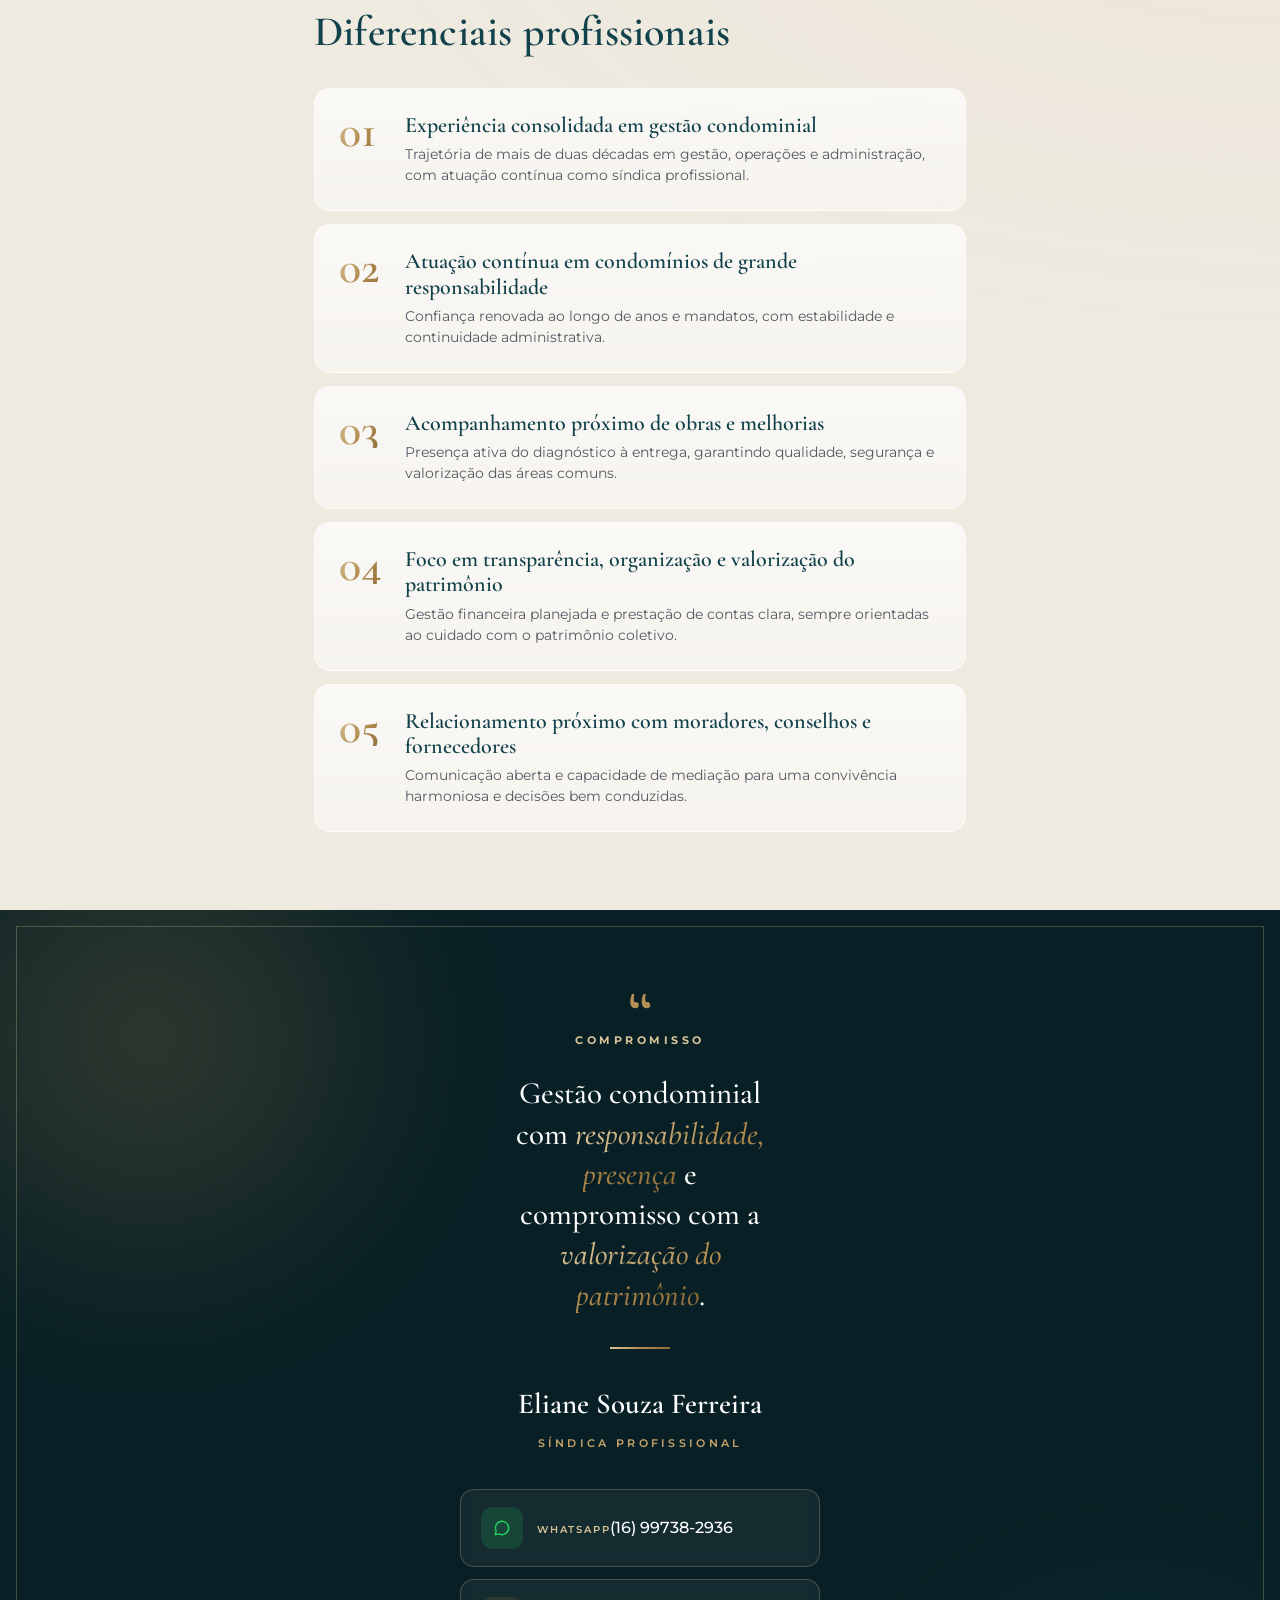
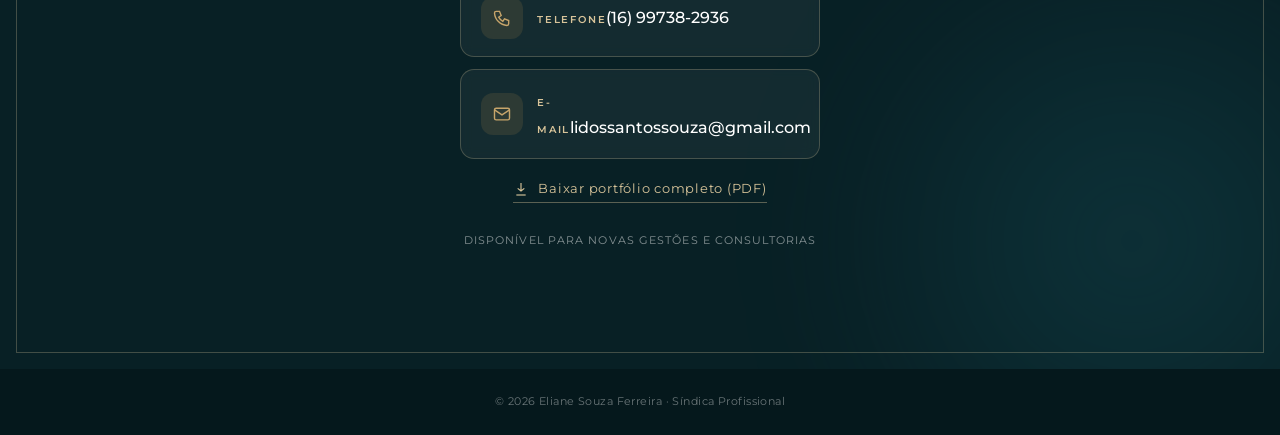
==== commit c3d33f1a: "Adiciona painel administrativo (Decap CMS) com login e edição de conteúdo - Conteúdo editável extern" ====
--- a/index.html
+++ b/index.html
@@ -411,8 +411,8 @@
   <a class="nav" href="#diferenciais"><span class="mn">07</span> Diferenciais</a>
   <a class="nav" href="#contato"><span class="mn">08</span> Contato</a>
   <div class="dr-foot">
-    <a href="tel:+5516997382936">(16) 99738-2936</a>
-    <a href="mailto:lidossantossouza@gmail.com">lidossantossouza@gmail.com</a>
+    <a data-tel href="tel:+5516997382936" data-k="contato.telefone">(16) 99738-2936</a>
+    <a data-mail href="mailto:lidossantossouza@gmail.com" data-k="contato.email">lidossantossouza@gmail.com</a>
   </div>
 </nav>
 
@@ -431,7 +431,7 @@
 
 <!-- HERO -->
 <section class="hero" id="hero">
-  <div class="bg" id="heroBg"></div>
+  <div class="bg" id="heroBg" data-k="hero.imagem" data-bg></div>
   <div class="vignette"></div>
   <div class="hframe"></div>
   <div class="htop">
@@ -439,13 +439,13 @@
     <span class="k">Gestão Condominial</span>
   </div>
   <div class="hbody">
-    <div class="kick">Apresentação profissional</div>
+    <div class="kick" data-k="hero.kick">Apresentação profissional</div>
     <h1 class="name"><span class="w">Eliane</span><br><span class="w">Souza</span> <span class="w">Ferreira</span></h1>
     <div class="gline"></div>
-    <div class="role">Síndica Profissional</div>
-    <p class="sub">Gestão condominial com experiência, transparência e foco em valorização patrimonial.</p>
+    <div class="role" data-k="hero.cargo">Síndica Profissional</div>
+    <p class="sub" data-k="hero.subtitulo">Gestão condominial com experiência, transparência e foco em valorização patrimonial.</p>
     <div class="hcta">
-      <a class="btn btn-gold" href="https://wa.me/5516997382936?text=Ol%C3%A1%20Eliane%2C%20vi%20seu%20portf%C3%B3lio%20e%20gostaria%20de%20conversar." target="_blank" rel="noopener">
+      <a class="btn btn-gold" data-wa href="https://wa.me/5516997382936?text=Ol%C3%A1%20Eliane%2C%20vi%20seu%20portf%C3%B3lio%20e%20gostaria%20de%20conversar." target="_blank" rel="noopener">
         <svg viewBox="0 0 24 24"><path d="M20 12a8 8 0 0 1-11.6 7.1L4 20l1-4.2A8 8 0 1 1 20 12z"/><path d="M9 9.5c0 3 2.5 5.5 5.5 5.5"/></svg>
         Falar no WhatsApp
       </a>
@@ -468,17 +468,17 @@
   <div class="wrap">
     <div class="sec-head reveal"><div class="sec-num">01</div><div class="sec-label">Apresentação</div><h2 class="sec-title">Quem conduz a gestão</h2></div>
     <div class="intro reveal">
-      <p class="big">Uma administração <b>próxima, transparente</b> e comprometida com o patrimônio.</p>
-      <p class="drop">Eliane Souza Ferreira atua como Síndica Profissional com trajetória consolidada em gestão condominial e ampla vivência em administração, operações e gestão de pessoas. Seu trabalho é orientado pela proximidade: o contato direto com cada morador constrói a confiança e a transparência de uma administração aberta, em que todos podem participar e contribuir.</p>
-      <p>Com atenção permanente à saúde financeira do condomínio, conduz uma gestão de despesas planejadas e equilibradas — que cabem no orçamento dos condôminos e mantêm o patrimônio valorizado e bem cuidado.</p>
-      <p>Da rotina administrativa ao acompanhamento de obras e manutenções, do relacionamento com fornecedores à condução de assembleias, sua atuação une organização, responsabilidade e compromisso com resultados concretos.</p>
-      <blockquote class="pullquote">Um condomínio saudável nasce de uma gestão planejada, próxima das pessoas e transparente em cada decisão.</blockquote>
+      <p class="big" data-k="apresentacao.destaque">Uma administração <b>próxima, transparente</b> e comprometida com o patrimônio.</p>
+      <p class="drop" data-k="apresentacao.p1">Eliane Souza Ferreira atua como Síndica Profissional com trajetória consolidada em gestão condominial e ampla vivência em administração, operações e gestão de pessoas. Seu trabalho é orientado pela proximidade: o contato direto com cada morador constrói a confiança e a transparência de uma administração aberta, em que todos podem participar e contribuir.</p>
+      <p data-k="apresentacao.p2">Com atenção permanente à saúde financeira do condomínio, conduz uma gestão de despesas planejadas e equilibradas — que cabem no orçamento dos condôminos e mantêm o patrimônio valorizado e bem cuidado.</p>
+      <p data-k="apresentacao.p3">Da rotina administrativa ao acompanhamento de obras e manutenções, do relacionamento com fornecedores à condução de assembleias, sua atuação une organização, responsabilidade e compromisso com resultados concretos.</p>
+      <blockquote class="pullquote" data-k="apresentacao.citacao">Um condomínio saudável nasce de uma gestão planejada, próxima das pessoas e transparente em cada decisão.</blockquote>
     </div>
     <div class="stats reveal stagger">
-      <div class="stat"><div class="n" data-to="20" data-prefix="+">+0</div><div class="t"><strong>anos</strong> de atuação profissional em gestão, operações e administração</div></div>
-      <div class="stat"><div class="n" data-to="10">0</div><div class="t"><strong>anos</strong> à frente do Condomínio Ulisses dos Santos Ribeiro</div></div>
-      <div class="stat"><div class="n" data-to="2017" data-from="1990">0</div><div class="t">síndica do <strong>Parque Amarige</strong> desde então — atuação atual</div></div>
-      <div class="stat"><div class="n" data-to="4" data-pad="2">00</div><div class="t"><strong>mandatos</strong> no Condomínio Shopping do Carmo</div></div>
+      <div class="stat"><div class="n" data-num data-k="numeros.0.valor" data-to="20" data-prefix="+">+0</div><div class="t" data-k="numeros.0.texto"><strong>anos</strong> de atuação profissional em gestão, operações e administração</div></div>
+      <div class="stat"><div class="n" data-num data-k="numeros.1.valor" data-to="10">0</div><div class="t" data-k="numeros.1.texto"><strong>anos</strong> à frente do Condomínio Ulisses dos Santos Ribeiro</div></div>
+      <div class="stat"><div class="n" data-num data-k="numeros.2.valor" data-to="2017" data-from="1990">0</div><div class="t" data-k="numeros.2.texto">síndica do <strong>Parque Amarige</strong> desde então — atuação atual</div></div>
+      <div class="stat"><div class="n" data-num data-k="numeros.3.valor" data-to="4" data-pad="2">00</div><div class="t" data-k="numeros.3.texto"><strong>mandatos</strong> no Condomínio Shopping do Carmo</div></div>
     </div>
   </div>
 </section>
@@ -489,21 +489,21 @@
     <div class="sec-head reveal"><div class="sec-num">02</div><div class="sec-label">Experiência</div><h2 class="sec-title">Experiência em gestão condominial</h2></div>
     <p class="lead reveal" style="margin-bottom:28px;">Atuação contínua à frente de condomínios de grande responsabilidade, com gestão administrativa, financeira e operacional orientada à conservação e à valorização do patrimônio.</p>
     <article class="fcard reveal">
-      <div class="badge"><span class="bn">Desde&nbsp;2017</span><span class="bl">Atuação atual</span></div>
-      <div class="body"><div class="role">Síndica Profissional</div><h3>Condomínio Parque Amarige</h3>
-        <p>Responsável pela operação e pelo suporte técnico, com supervisão de serviços terceirizados e contato direto com os condôminos. Conduz o treinamento de equipes e o planejamento das manutenções prediais, zelando pela convivência harmoniosa.</p>
+      <div class="badge"><span class="bn" data-k="experiencia.0.badge">Desde&nbsp;2017</span><span class="bl" data-k="experiencia.0.selo">Atuação atual</span></div>
+      <div class="body"><div class="role">Síndica Profissional</div><h3 data-k="experiencia.0.titulo">Condomínio Parque Amarige</h3>
+        <p data-k="experiencia.0.descricao">Responsável pela operação e pelo suporte técnico, com supervisão de serviços terceirizados e contato direto com os condôminos. Conduz o treinamento de equipes e o planejamento das manutenções prediais, zelando pela convivência harmoniosa.</p>
         <div class="tags"><span class="tag">Operação</span><span class="tag">Manutenção predial</span><span class="tag">Relacionamento</span></div></div>
     </article>
     <article class="fcard reveal">
-      <div class="badge"><span class="bn">04</span><span class="bl">Mandatos</span></div>
-      <div class="body"><div class="role">Síndica Profissional</div><h3>Condomínio Shopping do Carmo</h3>
-        <p>Confiança renovada ao longo de quatro mandatos. Responsável pela manutenção interna e externa, pelos pagamentos e pelo planejamento, assegurando continuidade administrativa e cuidado com as áreas comuns.</p>
+      <div class="badge"><span class="bn" data-k="experiencia.1.badge">04</span><span class="bl" data-k="experiencia.1.selo">Mandatos</span></div>
+      <div class="body"><div class="role">Síndica Profissional</div><h3 data-k="experiencia.1.titulo">Condomínio Shopping do Carmo</h3>
+        <p data-k="experiencia.1.descricao">Confiança renovada ao longo de quatro mandatos. Responsável pela manutenção interna e externa, pelos pagamentos e pelo planejamento, assegurando continuidade administrativa e cuidado com as áreas comuns.</p>
         <div class="tags"><span class="tag">Continuidade</span><span class="tag">Manutenção</span><span class="tag">Planejamento</span></div></div>
     </article>
     <article class="fcard reveal">
-      <div class="badge"><span class="bn">10</span><span class="bl">Anos de atuação</span></div>
-      <div class="body"><div class="role">Síndica Profissional</div><h3>Condomínio Ulisses dos Santos Ribeiro</h3>
-        <p>Uma década à frente da gestão, com foco em organização administrativa, conservação das áreas comuns e relacionamento próximo com os moradores — base de uma administração estável e de confiança.</p>
+      <div class="badge"><span class="bn" data-k="experiencia.2.badge">10</span><span class="bl" data-k="experiencia.2.selo">Anos de atuação</span></div>
+      <div class="body"><div class="role">Síndica Profissional</div><h3 data-k="experiencia.2.titulo">Condomínio Ulisses dos Santos Ribeiro</h3>
+        <p data-k="experiencia.2.descricao">Uma década à frente da gestão, com foco em organização administrativa, conservação das áreas comuns e relacionamento próximo com os moradores — base de uma administração estável e de confiança.</p>
         <div class="tags"><span class="tag">Gestão</span><span class="tag">Conservação</span><span class="tag">Transparência</span></div></div>
     </article>
   </div>
@@ -633,20 +633,20 @@
   <div class="inner">
     <div class="mk">&ldquo;</div>
     <div class="eb">Compromisso</div>
-    <p class="quote">Gestão condominial com <em>responsabilidade, presença</em> e compromisso com a <em>valorização do patrimônio</em>.</p>
+    <p class="quote" data-k="encerramento.citacao">Gestão condominial com <em>responsabilidade, presença</em> e compromisso com a <em>valorização do patrimônio</em>.</p>
     <div class="gline"></div>
     <div class="who">Eliane Souza Ferreira</div>
     <div class="crole">Síndica Profissional</div>
     <div class="contacts">
-      <a class="cbtn wa" href="https://wa.me/5516997382936?text=Ol%C3%A1%20Eliane%2C%20vi%20seu%20portf%C3%B3lio%20e%20gostaria%20de%20conversar." target="_blank" rel="noopener">
+      <a class="cbtn wa" data-wa href="https://wa.me/5516997382936?text=Ol%C3%A1%20Eliane%2C%20vi%20seu%20portf%C3%B3lio%20e%20gostaria%20de%20conversar." target="_blank" rel="noopener">
         <span class="ci"><svg viewBox="0 0 24 24"><path d="M20 12a8 8 0 0 1-11.6 7.1L4 20l1-4.2A8 8 0 1 1 20 12z"/></svg></span>
-        <span><span class="lbl">WhatsApp</span><span class="val">(16) 99738-2936</span></span></a>
-      <a class="cbtn" href="tel:+5516997382936">
+        <span><span class="lbl">WhatsApp</span><span class="val" data-k="contato.telefone">(16) 99738-2936</span></span></a>
+      <a class="cbtn" data-tel href="tel:+5516997382936">
         <span class="ci"><svg viewBox="0 0 24 24"><path d="M5 4h4l2 5-3 2a12 12 0 005 5l2-3 5 2v4a2 2 0 01-2 2A16 16 0 013 6a2 2 0 012-2"/></svg></span>
-        <span><span class="lbl">Telefone</span><span class="val">(16) 99738-2936</span></span></a>
-      <a class="cbtn" href="mailto:lidossantossouza@gmail.com">
+        <span><span class="lbl">Telefone</span><span class="val" data-k="contato.telefone">(16) 99738-2936</span></span></a>
+      <a class="cbtn" data-mail href="mailto:lidossantossouza@gmail.com">
         <span class="ci"><svg viewBox="0 0 24 24"><rect x="3" y="5" width="18" height="14" rx="2"/><path d="M3 7l9 6 9-6"/></svg></span>
-        <span><span class="lbl">E-mail</span><span class="val">lidossantossouza@gmail.com</span></span></a>
+        <span><span class="lbl">E-mail</span><span class="val" data-k="contato.email">lidossantossouza@gmail.com</span></span></a>
     </div>
     <a class="pdf-link" href="portfolio_eliane_sindica_profissional.pdf" target="_blank" rel="noopener">
       <svg viewBox="0 0 24 24"><path d="M12 3v12M7 11l5 4 5-4"/><path d="M5 21h14"/></svg>Baixar portfólio completo (PDF)</a>
@@ -656,9 +656,63 @@
 
 <footer class="legal">© <span id="yr"></span> Eliane Souza Ferreira · Síndica Profissional</footer>
 
-<a class="fab" id="fab" href="https://wa.me/5516997382936?text=Ol%C3%A1%20Eliane%2C%20vi%20seu%20portf%C3%B3lio%20e%20gostaria%20de%20conversar." target="_blank" rel="noopener" aria-label="WhatsApp">
+<a class="fab" id="fab" data-wa href="https://wa.me/5516997382936?text=Ol%C3%A1%20Eliane%2C%20vi%20seu%20portf%C3%B3lio%20e%20gostaria%20de%20conversar." target="_blank" rel="noopener" aria-label="WhatsApp">
   <svg viewBox="0 0 32 32"><path d="M16 3C9 3 3.5 8.5 3.5 15.5c0 2.3.6 4.4 1.7 6.3L3 29l7.4-2.1c1.8 1 3.9 1.5 6 1.5 7 0 12.5-5.5 12.5-12.5S23 3 16 3zm0 22.7c-1.9 0-3.7-.5-5.2-1.4l-.4-.2-4.4 1.2 1.2-4.3-.3-.4a10 10 0 0 1-1.6-5.4C5.5 9.9 10.2 5.3 16 5.3s10.5 4.6 10.5 10.2S21.8 25.7 16 25.7zm5.8-7.6c-.3-.2-1.9-.9-2.2-1-.3-.1-.5-.2-.7.2-.2.3-.8 1-1 1.2-.2.2-.4.2-.7.1-.3-.2-1.3-.5-2.5-1.6-.9-.8-1.5-1.8-1.7-2.1-.2-.3 0-.5.1-.7l.5-.6c.2-.2.2-.3.4-.6.1-.2 0-.4 0-.6l-1-2.3c-.2-.6-.5-.5-.7-.5h-.6c-.2 0-.5.1-.8.4-.3.3-1 1-1 2.5s1.1 2.9 1.2 3.1c.2.2 2.2 3.4 5.3 4.7.7.3 1.3.5 1.8.6.7.2 1.4.2 1.9.1.6-.1 1.9-.8 2.1-1.5.3-.7.3-1.4.2-1.5-.1-.2-.3-.2-.6-.4z"/></svg>
 </a>
+
+<!-- Login do administrador (Netlify Identity) -->
+<script src="https://identity.netlify.com/v1/netlify-identity-widget.js"></script>
+<script>
+// Após confirmar o convite por e-mail, leva o admin direto ao painel /admin/
+if (window.netlifyIdentity) {
+  window.netlifyIdentity.on("init", function(user){
+    if (!user) {
+      window.netlifyIdentity.on("login", function(){ document.location.href = "/admin/"; });
+    }
+  });
+}
+</script>
+
+<!-- Carregador de conteúdo editável (lê content.json) -->
+<script>
+(function(){
+  function rich(s){
+    s = String(s==null?'':s);
+    s = s.replace(/\*\*([^*]+)\*\*/g,'<strong>$1</strong>');
+    s = s.replace(/\*([^*]+)\*/g,'<em>$1</em>');
+    s = s.replace(/\n/g,'<br>');
+    return s;
+  }
+  function get(obj, path){
+    return path.split('.').reduce(function(o,k){ return (o==null)?null:o[k]; }, obj);
+  }
+  function setupNum(el, valStr){
+    var m = String(valStr).match(/^(\D*)(\d+)(\D*)$/);
+    if(!m){ el.textContent = valStr; return; }
+    var pre=m[1]||'', digits=m[2], to=parseInt(digits,10);
+    el.dataset.prefix = pre;
+    el.dataset.to = to;
+    if(/^0\d/.test(digits)) el.dataset.pad = digits.length;
+    el.dataset.from = to>200 ? (to-30) : 0;
+    el.textContent = pre + (el.dataset.pad ? new Array(+el.dataset.pad+1).join('0') : '0');
+  }
+  fetch('content.json',{cache:'no-store'}).then(function(r){return r.json();}).then(function(C){
+    document.querySelectorAll('[data-k]').forEach(function(el){
+      var v = get(C, el.getAttribute('data-k'));
+      if(v==null || v==='') return;
+      if(el.hasAttribute('data-bg')){ el.style.backgroundImage = "url('"+v+"')"; return; }
+      if(el.hasAttribute('data-num')){ setupNum(el, v); return; }
+      el.innerHTML = rich(v);
+    });
+    var wa = (get(C,'contato.whatsapp')||'5516997382936').replace(/\D/g,'');
+    var waUrl = 'https://wa.me/'+wa+'?text='+encodeURIComponent('Olá Eliane, vi seu portfólio e gostaria de conversar.');
+    document.querySelectorAll('[data-wa]').forEach(function(a){ a.href = waUrl; });
+    document.querySelectorAll('[data-tel]').forEach(function(a){ a.href = 'tel:+'+wa; });
+    var mail = get(C,'contato.email');
+    if(mail) document.querySelectorAll('[data-mail]').forEach(function(a){ a.href = 'mailto:'+mail; });
+  }).catch(function(){ /* mantém o conteúdo padrão do HTML */ });
+})();
+</script>
 
 <script>
 (function(){
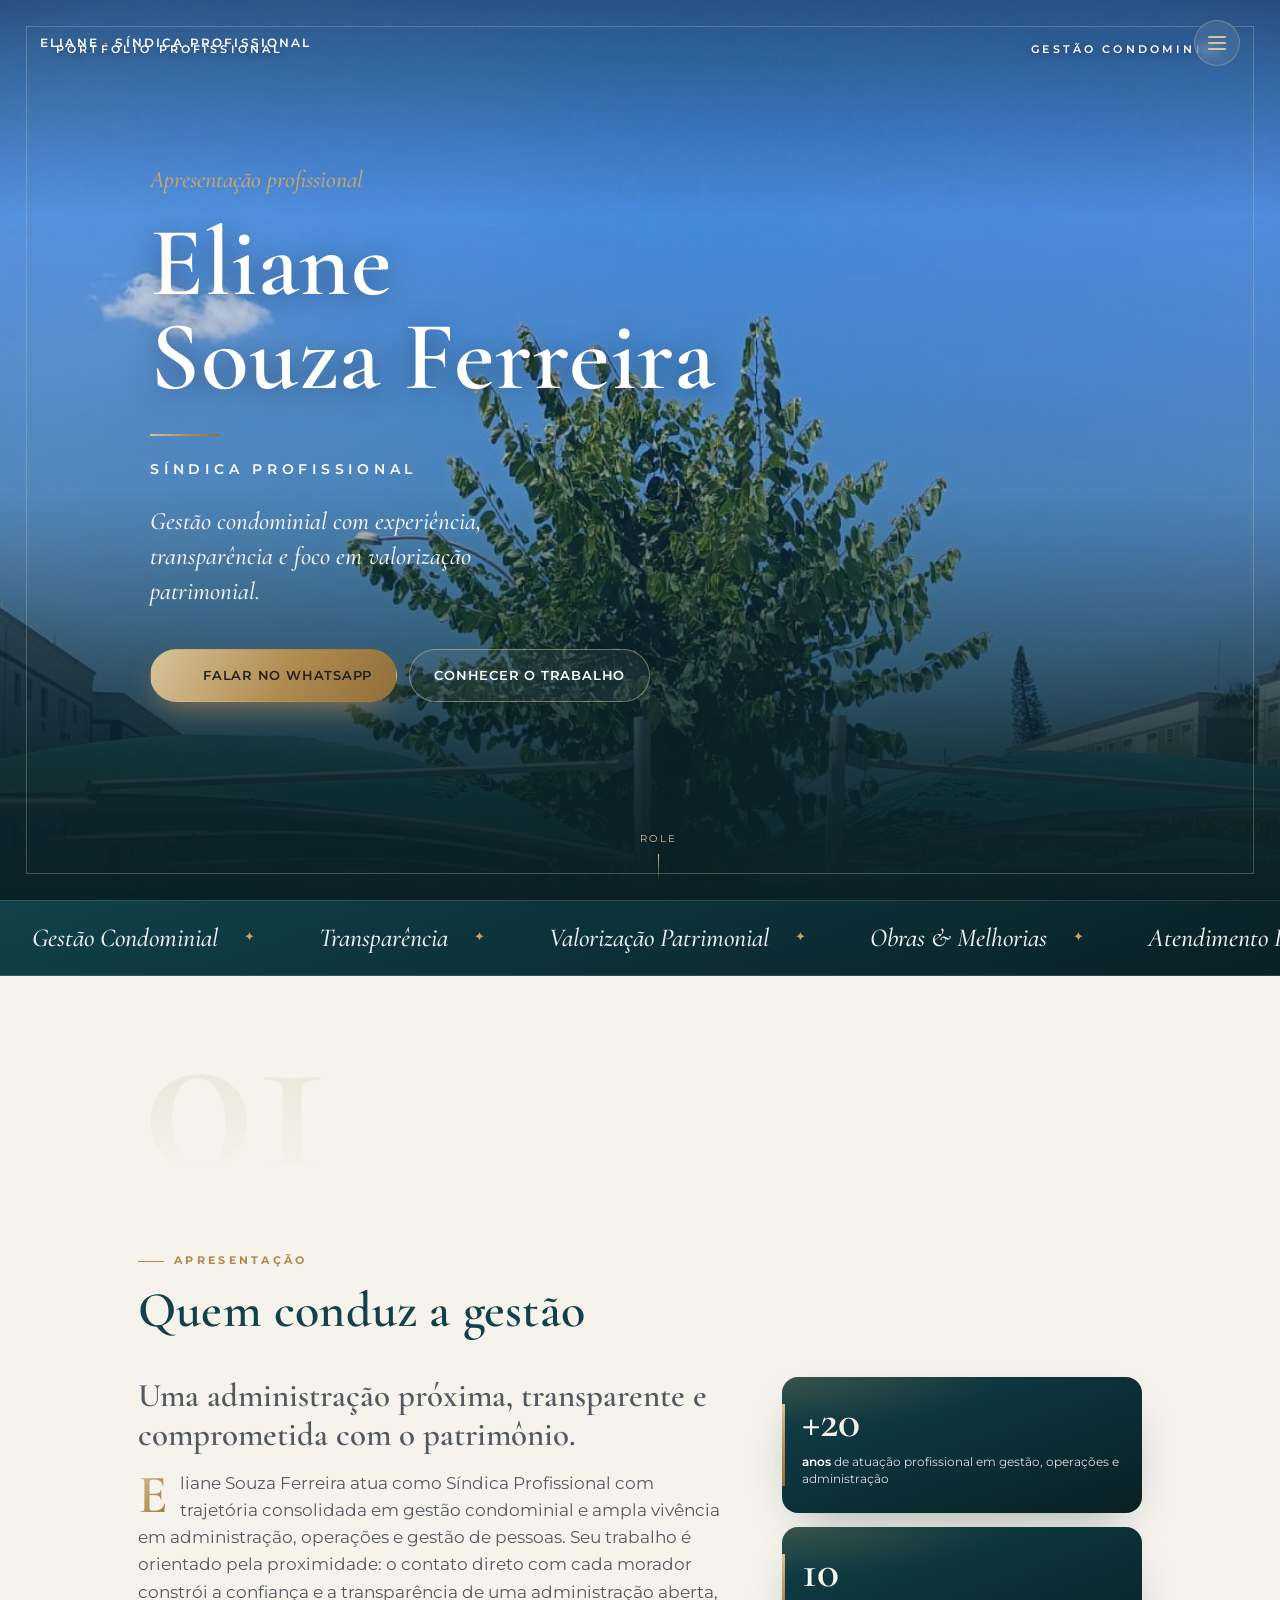
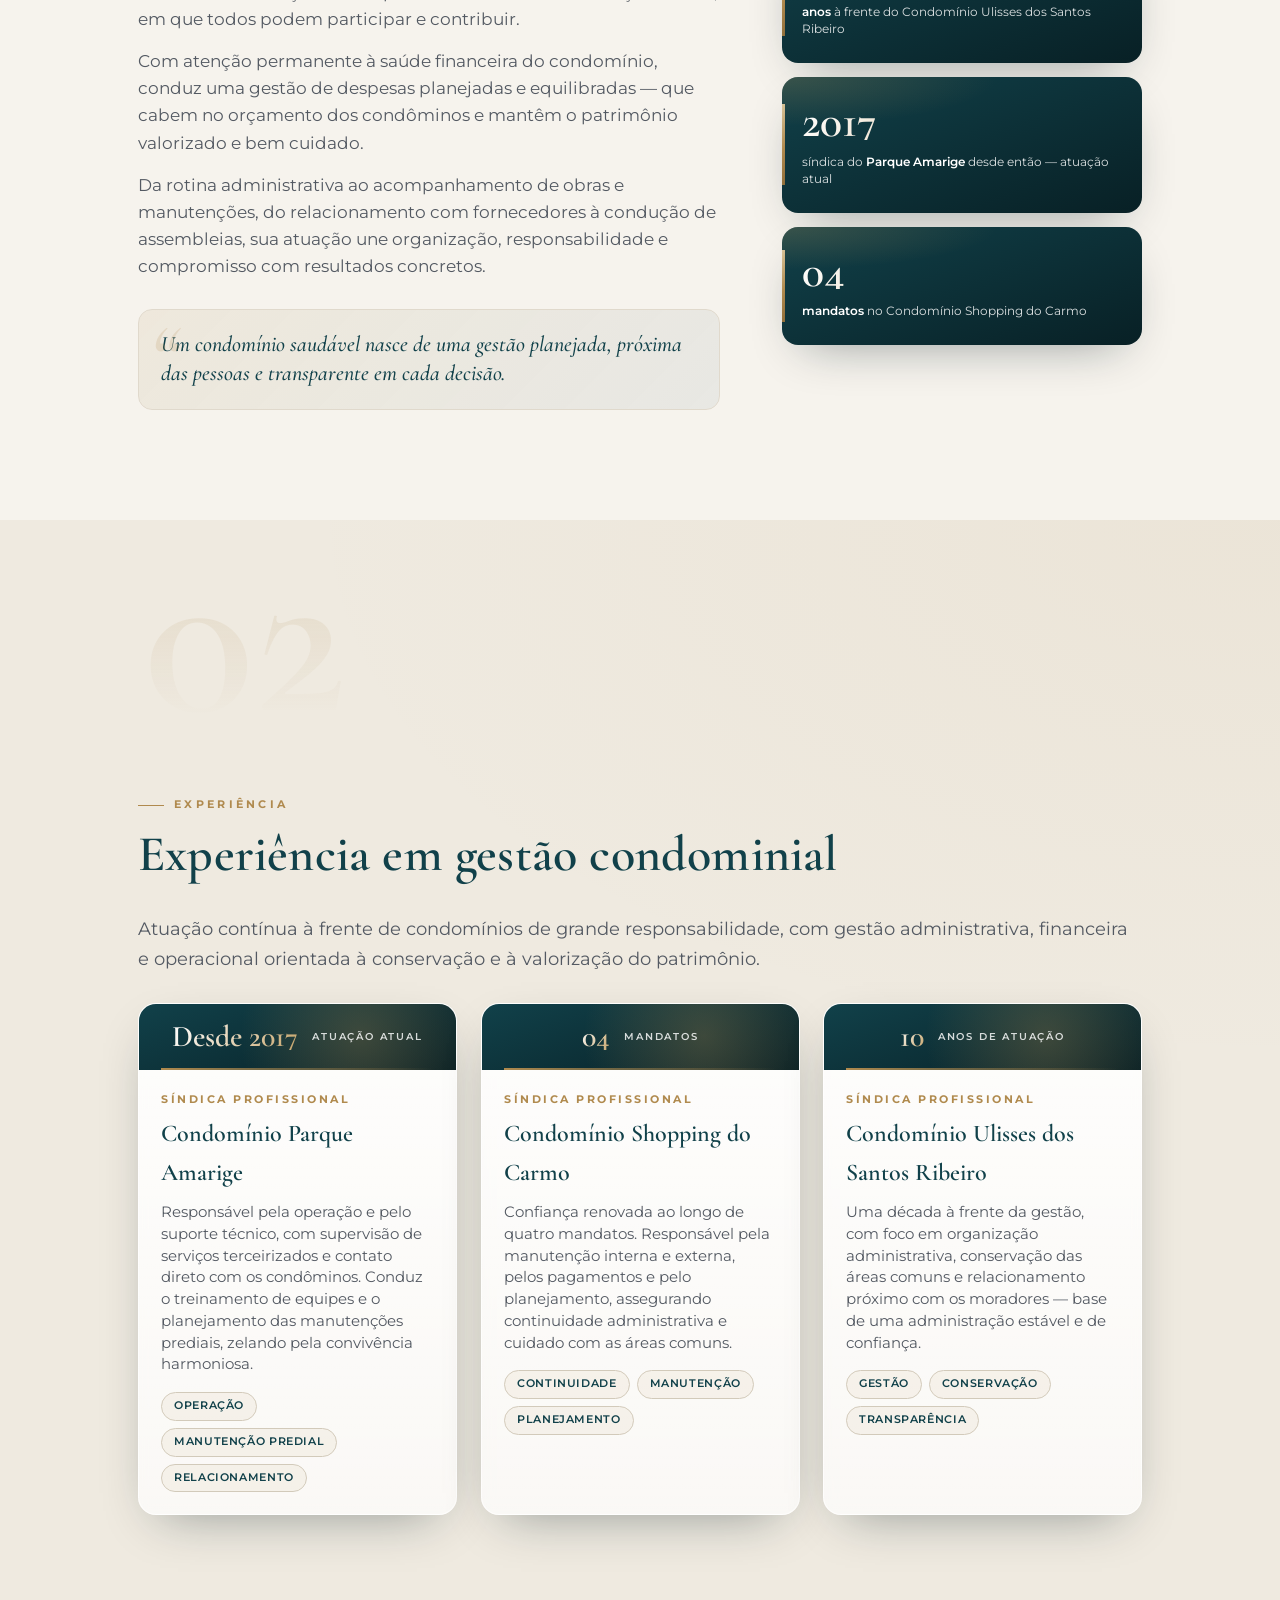
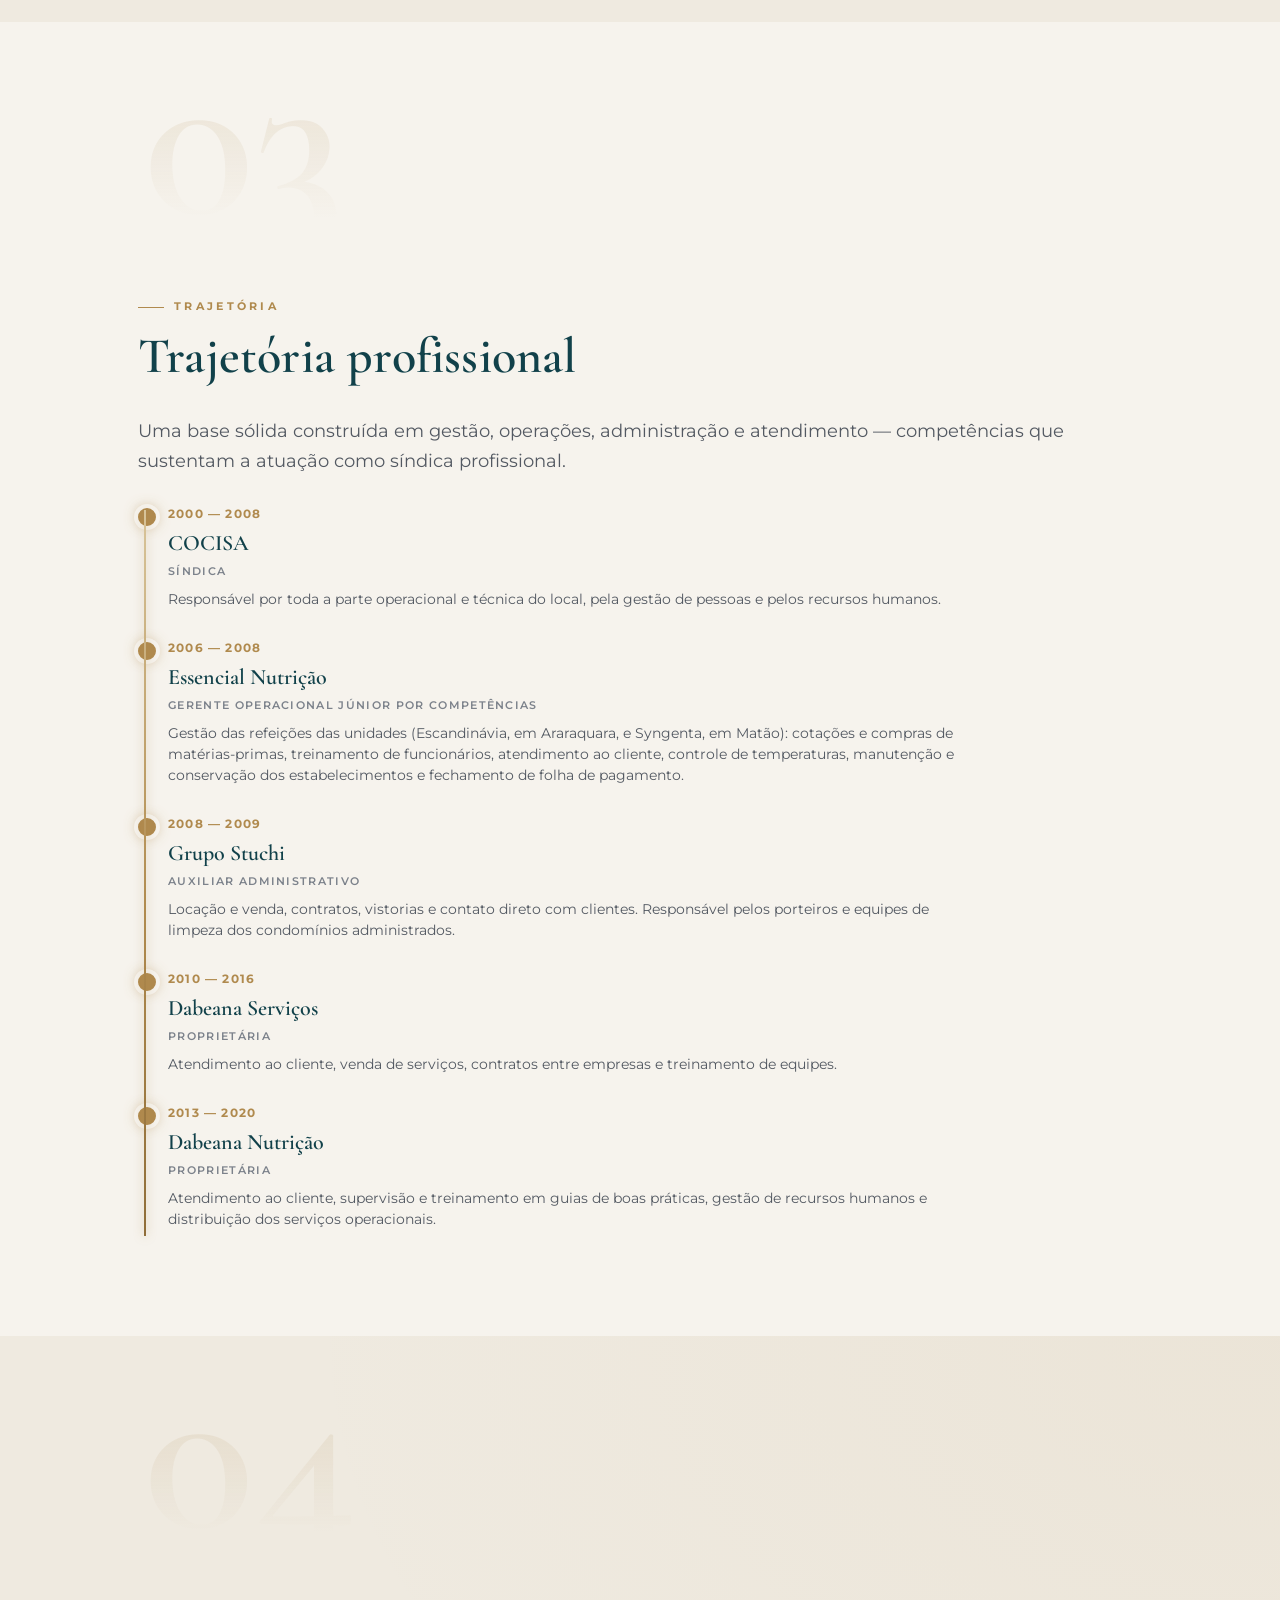
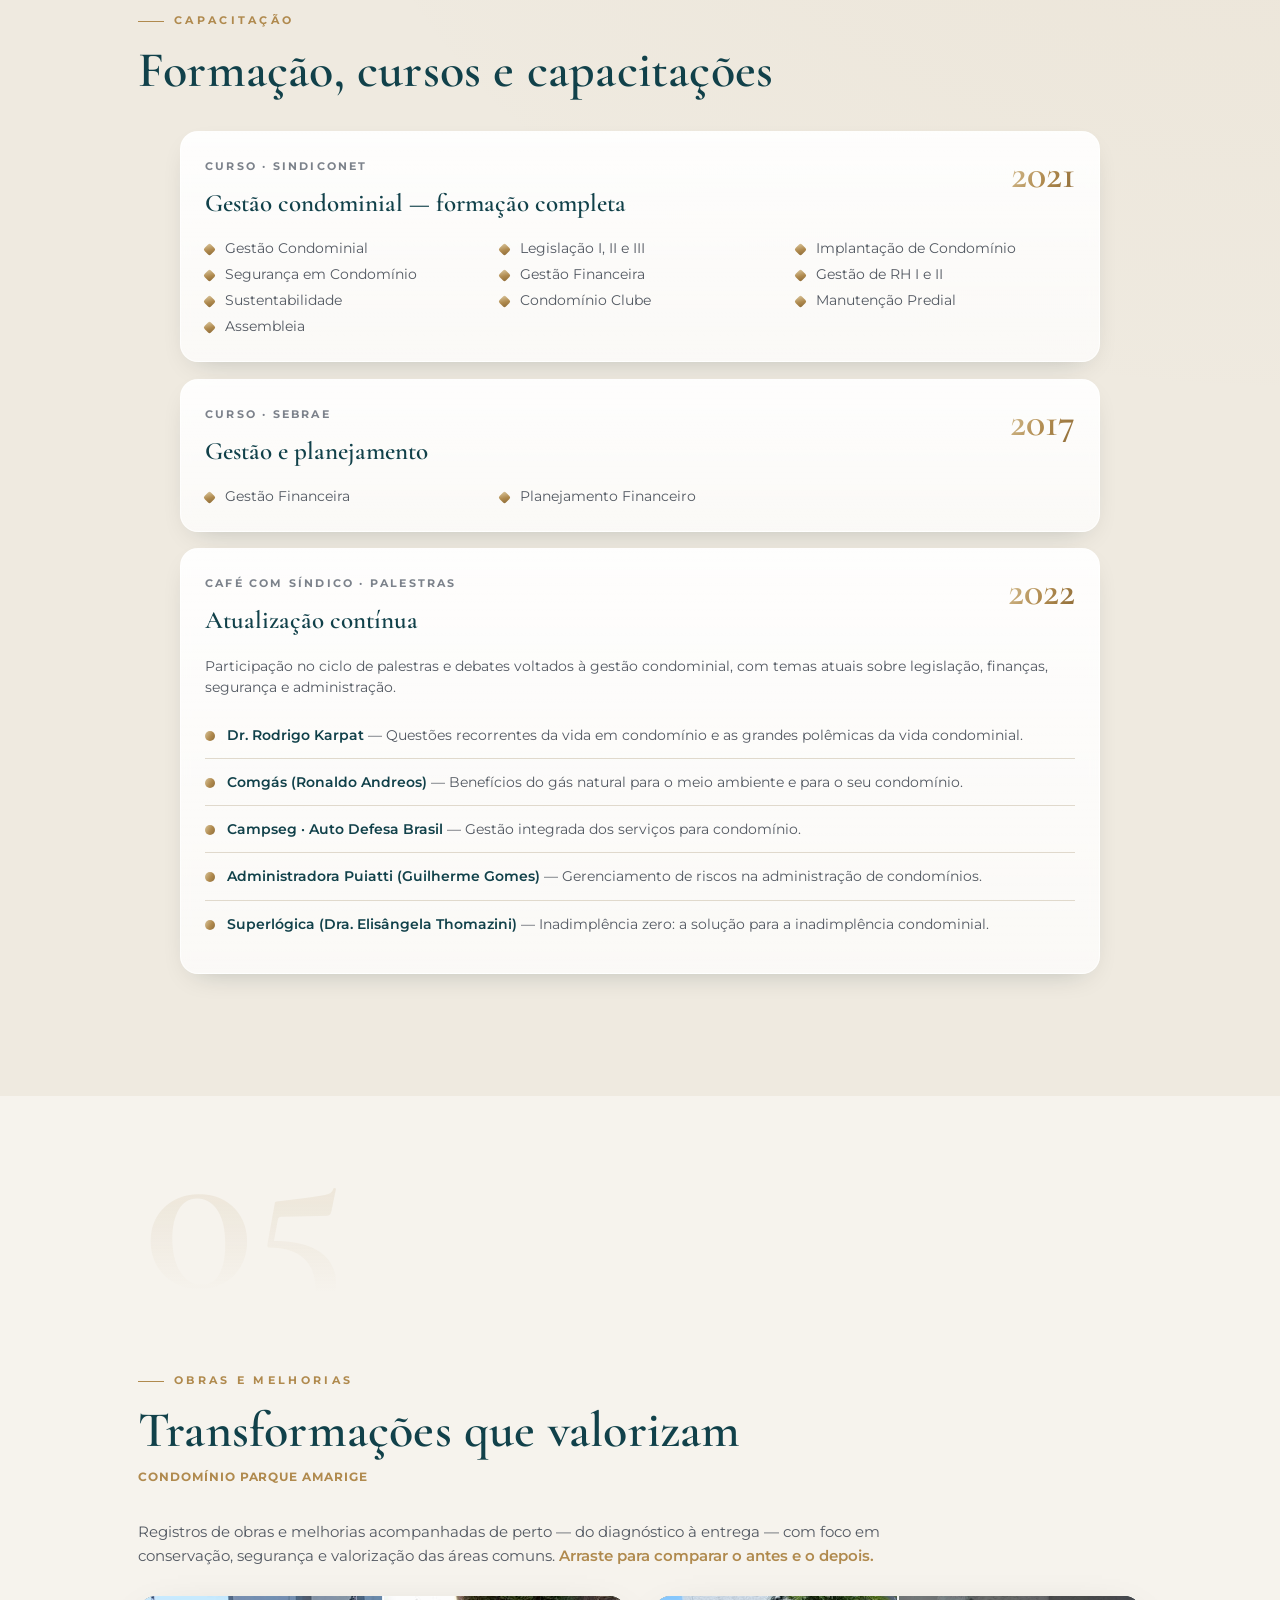
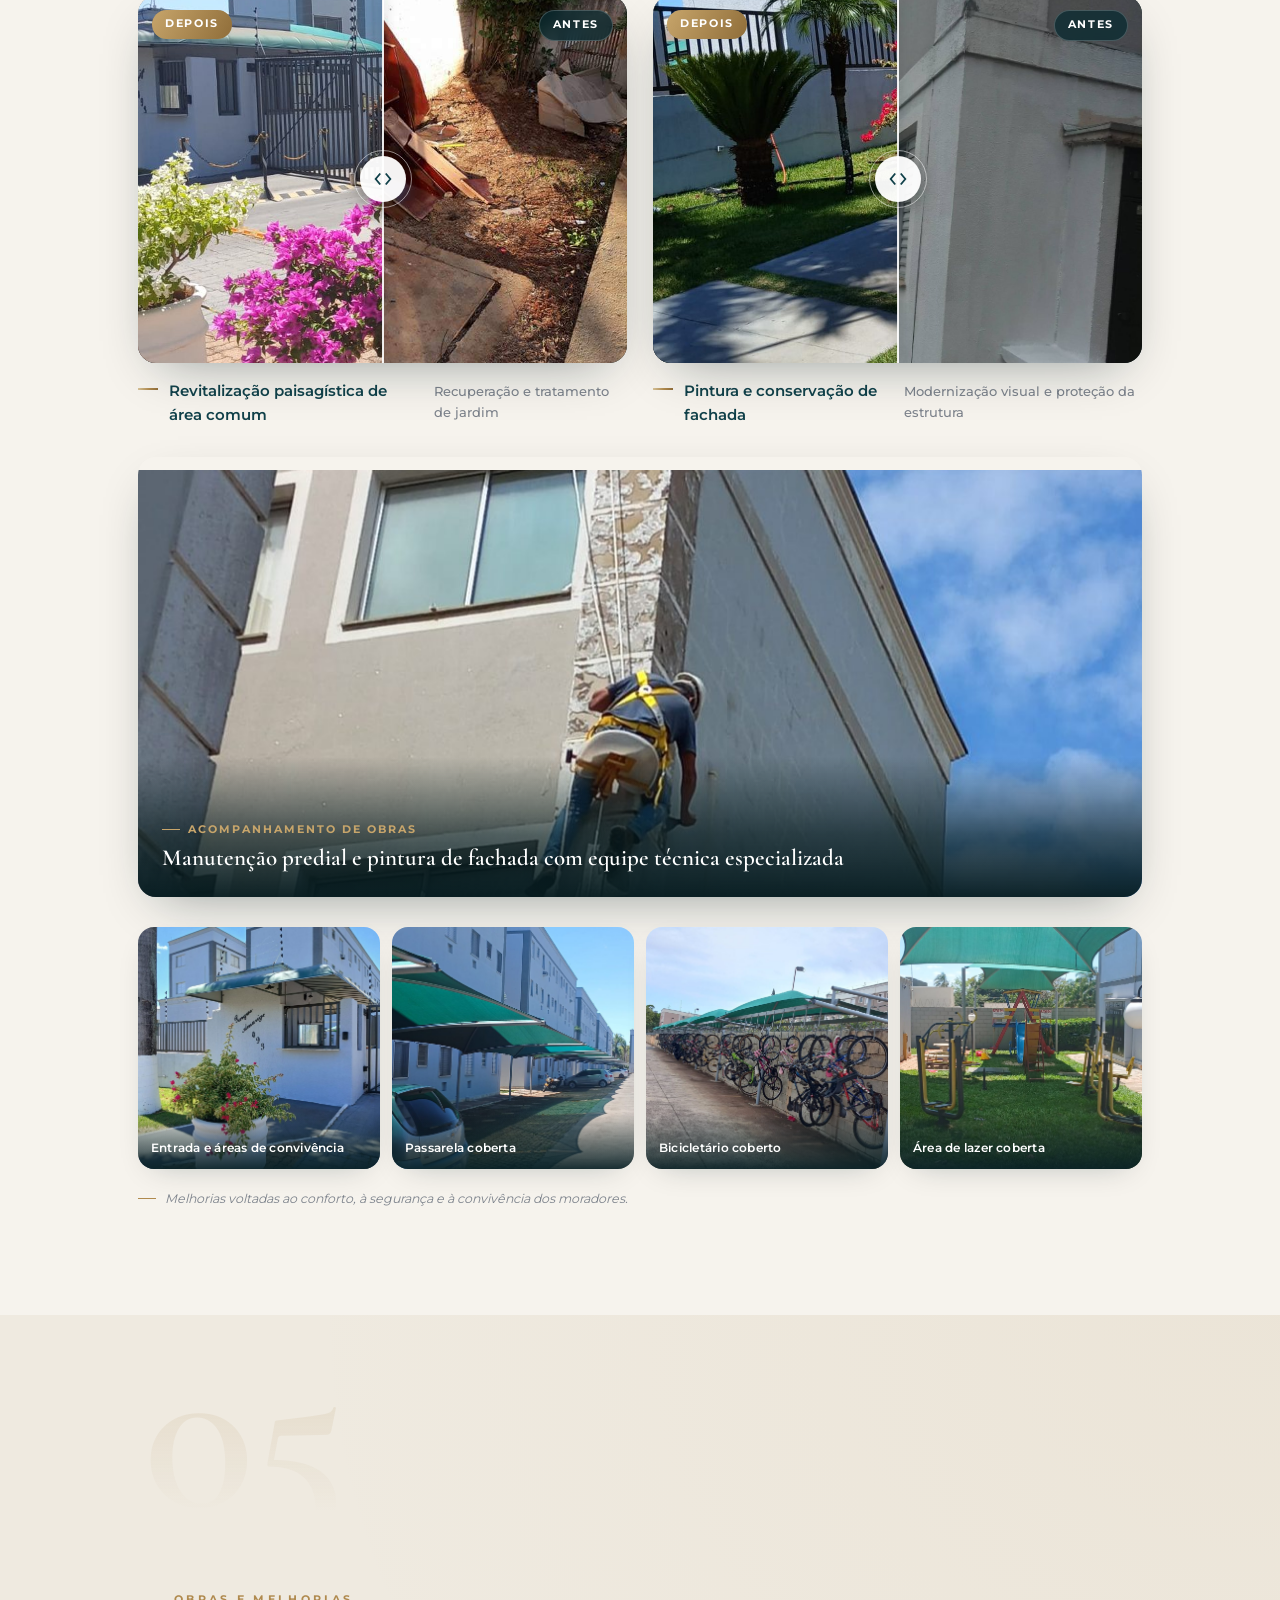
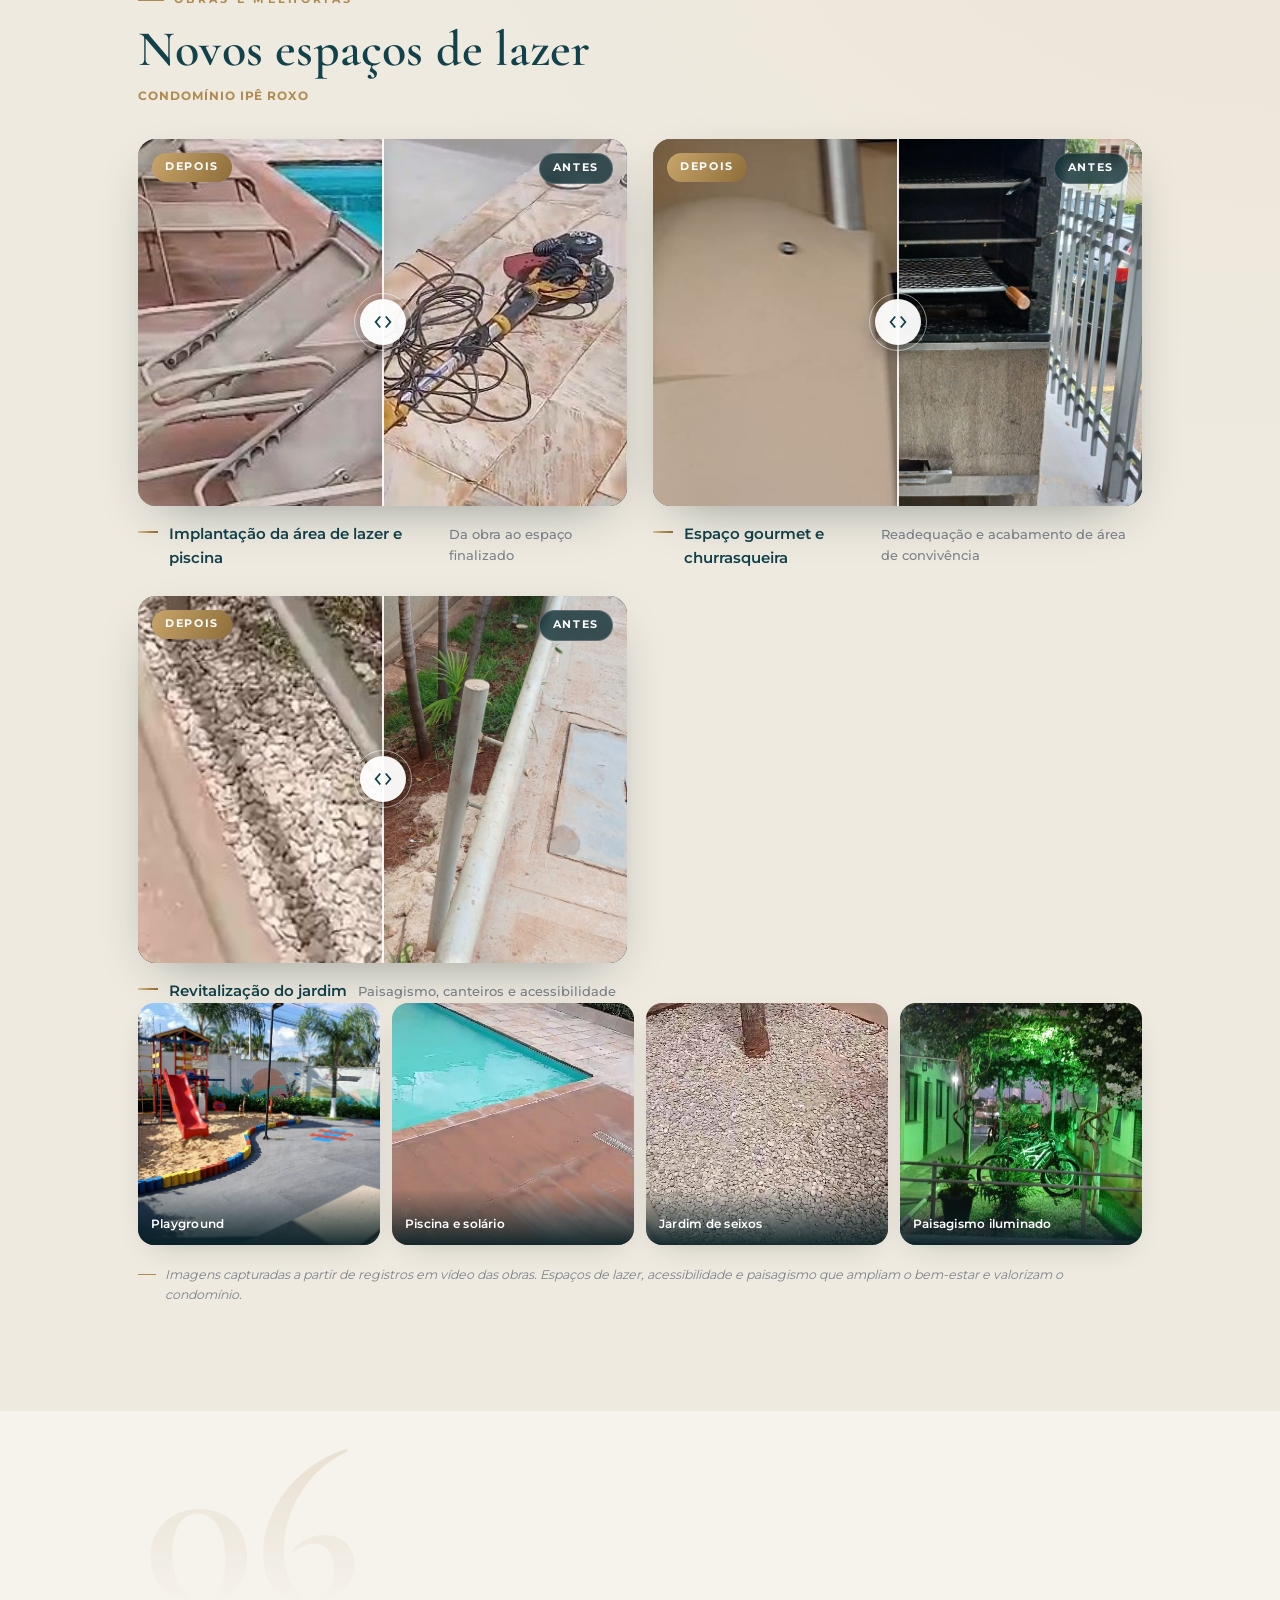
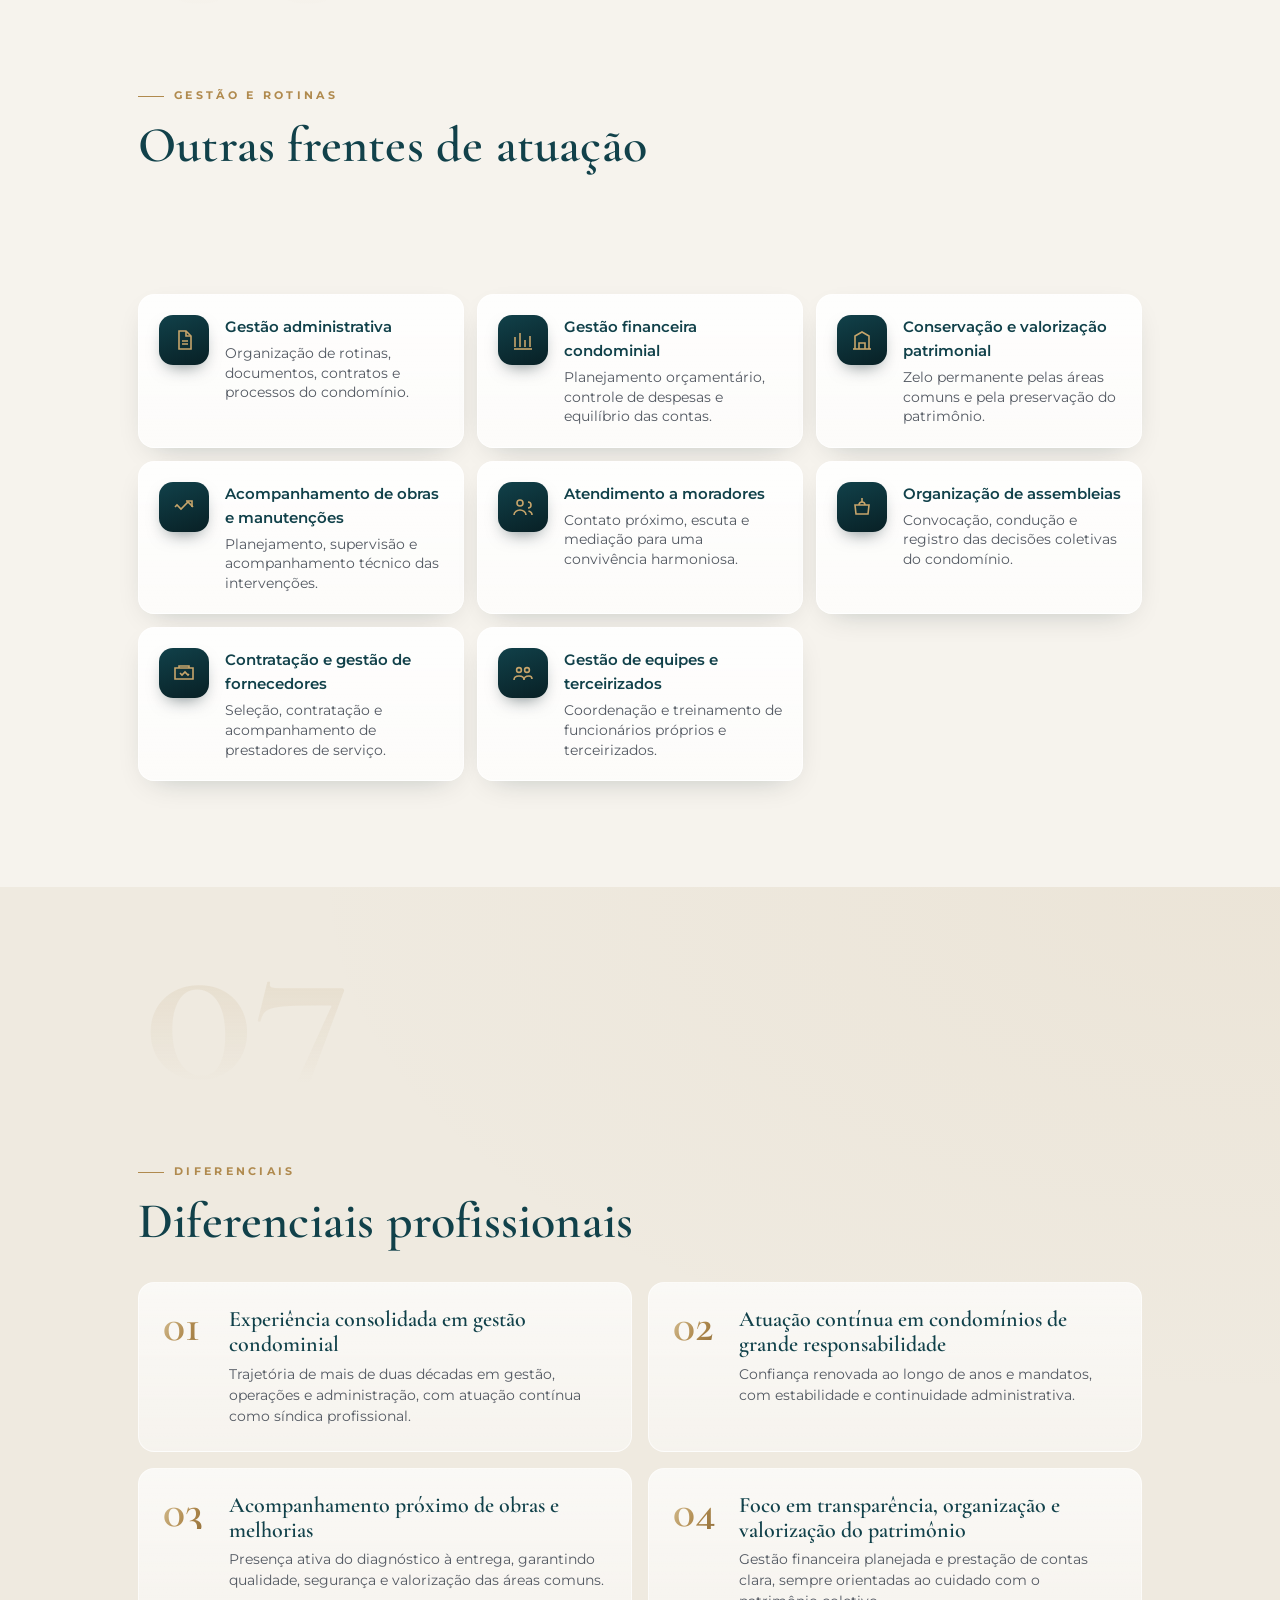
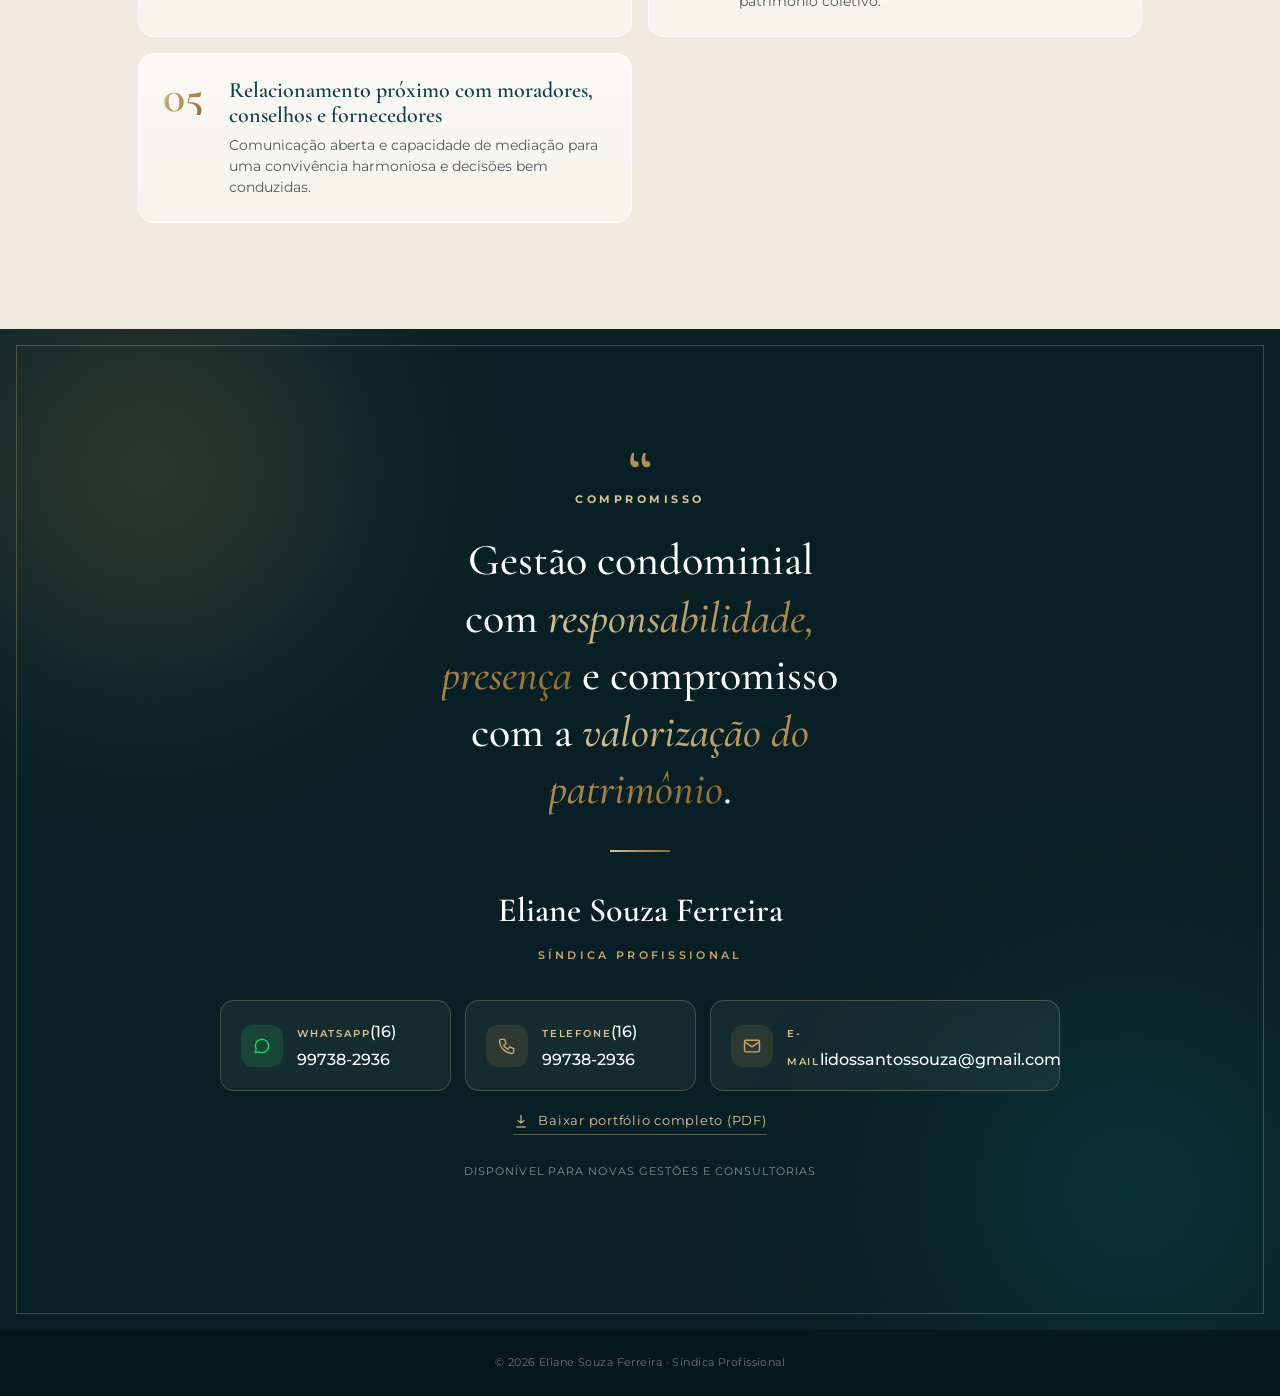
==== commit 962b015a: "Layout responsivo para tablet e desktop - Apresentação em 2 colunas (texto + painel de números fixo " ====
--- a/index.html
+++ b/index.html
@@ -388,6 +388,96 @@
   .fcard .badge::after{left:auto;right:0;top:22px;bottom:22px;width:2px;height:auto;background:linear-gradient(180deg,var(--gold),transparent);}
   .fcard .body{flex:1;}
 }
+
+/* ====================== TABLET ====================== */
+@media(min-width:720px) and (max-width:1023px){
+  .wrap{max-width:780px;}
+  .gallery{grid-template-columns:repeat(3,1fr);}
+  .contacts{max-width:520px;}
+}
+
+/* ====================== DESKTOP ====================== */
+@media(min-width:1024px){
+  html{scroll-padding-top:74px;}
+  .wrap{max-width:1100px;padding:0 48px;}
+  section{padding:106px 0;}
+  .sec-title{font-size:50px;}
+  .sec-num{font-size:230px;top:-70px;}
+  .lead{font-size:18px;}
+
+  /* topbar */
+  .topbar{padding:20px 40px;}
+  .topbar.solid{padding:13px 40px;}
+
+  /* hero */
+  .hero .hbody{max-width:1100px;margin:0 auto;padding:0 60px 92px;}
+  .hero .htop{padding:42px 56px;}
+  .hero .hframe{inset:26px;}
+  .hero .kick{font-size:24px;}
+  .hero .name{font-size:98px;}
+  .hero .gline{margin:30px 0 22px;}
+  .hero .sub{font-size:25px;max-width:36ch;margin-top:24px;}
+  .hero .hcta{margin-top:40px;}
+  .marquee .track span{font-size:26px;padding:0 32px;}
+
+  /* apresentação — 2 colunas com números fixos na lateral */
+  #apresentacao .wrap{display:grid;grid-template-columns:1.62fr 1fr;grid-template-areas:"head head" "intro stats";column-gap:62px;align-items:start;}
+  #apresentacao .sec-head{grid-area:head;}
+  #apresentacao .intro{grid-area:intro;}
+  #apresentacao .stats{grid-area:stats;grid-template-columns:1fr;margin-top:6px;gap:14px;position:sticky;top:96px;}
+  .big{font-size:33px;}
+
+  /* experiência — 3 cards verticais lado a lado */
+  .exp-grid{display:grid;grid-template-columns:repeat(3,1fr);gap:24px;align-items:stretch;}
+  .exp-grid .fcard{display:block;margin-bottom:0;height:100%;}
+  .exp-grid .fcard .badge{flex-direction:row;align-items:center;gap:14px;padding:20px 22px;}
+  .exp-grid .fcard .badge::after{left:22px;right:22px;top:auto;bottom:0;width:auto;height:2px;background:linear-gradient(90deg,var(--gold),transparent);}
+  .exp-grid .fcard .badge .bn{font-size:30px;}
+
+  /* trajetória + formação — colunas legíveis */
+  .tl{max-width:840px;}
+  #formacao .ccard{max-width:920px;margin-left:auto;margin-right:auto;}
+  #formacao .ccard .modlist{grid-template-columns:repeat(3,1fr);}
+
+  /* obras — antes/depois lado a lado e galeria 4 col */
+  .obra-intro{max-width:840px;}
+  .ba-grid{display:grid;grid-template-columns:repeat(auto-fit,minmax(330px,1fr));gap:26px;}
+  .ba-grid .ba-block{margin-bottom:0;}
+  .action{min-height:440px;}
+  .action img{min-height:440px;}
+  .gallery{grid-template-columns:repeat(4,1fr);}
+
+  /* outras frentes — 3 colunas */
+  .fgrid{grid-template-columns:repeat(3,1fr);}
+
+  /* diferenciais — 2 colunas */
+  #diferenciais .stagger{display:grid;grid-template-columns:1fr 1fr;gap:16px;align-items:start;}
+  .diff{margin-bottom:0;height:100%;}
+
+  /* encerramento */
+  .closing{padding:124px 0 150px;}
+  .closing .quote{font-size:44px;max-width:20ch;}
+  .closing .who{font-size:34px;}
+  .contacts{flex-direction:row;max-width:840px;gap:14px;}
+  .contacts .cbtn{flex:1;}
+
+  /* hover (mouse) */
+  .fcard:hover{transform:translateY(-6px);box-shadow:0 30px 70px -28px rgba(8,32,37,.55);}
+  .fitem:hover{transform:translateY(-5px);box-shadow:var(--shadow);}
+  .ccard:hover{box-shadow:var(--shadow);}
+  .btn-gold:hover{transform:translateY(-2px);box-shadow:0 20px 44px -12px rgba(176,138,78,.9);}
+  .btn-ghost:hover{background:rgba(255,255,255,.16);}
+  .cbtn:hover{transform:translateY(-3px);background:rgba(255,255,255,.12);}
+  .diff:hover{background:linear-gradient(180deg,rgba(255,255,255,.95),rgba(255,255,255,.75));transform:none;}
+}
+
+/* ====================== DESKTOP LARGO ====================== */
+@media(min-width:1440px){
+  .wrap{max-width:1200px;}
+  .hero .name{font-size:112px;}
+  .hero .hbody{max-width:1200px;}
+  section{padding:120px 0;}
+}
 </style>
 </head>
 <body>
@@ -488,6 +578,7 @@
   <div class="wrap">
     <div class="sec-head reveal"><div class="sec-num">02</div><div class="sec-label">Experiência</div><h2 class="sec-title">Experiência em gestão condominial</h2></div>
     <p class="lead reveal" style="margin-bottom:28px;">Atuação contínua à frente de condomínios de grande responsabilidade, com gestão administrativa, financeira e operacional orientada à conservação e à valorização do patrimônio.</p>
+    <div class="exp-grid">
     <article class="fcard reveal">
       <div class="badge"><span class="bn" data-k="experiencia.0.badge">Desde&nbsp;2017</span><span class="bl" data-k="experiencia.0.selo">Atuação atual</span></div>
       <div class="body"><div class="role">Síndica Profissional</div><h3 data-k="experiencia.0.titulo">Condomínio Parque Amarige</h3>
@@ -506,6 +597,7 @@
         <p data-k="experiencia.2.descricao">Uma década à frente da gestão, com foco em organização administrativa, conservação das áreas comuns e relacionamento próximo com os moradores — base de uma administração estável e de confiança.</p>
         <div class="tags"><span class="tag">Gestão</span><span class="tag">Conservação</span><span class="tag">Transparência</span></div></div>
     </article>
+    </div>
   </div>
 </section>
 
@@ -549,6 +641,7 @@
   <div class="wrap">
     <div class="sec-head reveal"><div class="sec-num">05</div><div class="sec-label">Obras e Melhorias</div><h2 class="sec-title">Transformações que valorizam</h2><div class="sec-sub">Condomínio Parque Amarige</div></div>
     <p class="obra-intro reveal">Registros de obras e melhorias acompanhadas de perto — do diagnóstico à entrega — com foco em conservação, segurança e valorização das áreas comuns. <em>Arraste para comparar o antes e o depois.</em></p>
+    <div class="ba-grid">
     <div class="ba-block reveal">
       <div class="ba-slider" data-slider><img class="before" src="output/assets/pa_paisagismo_antes.jpg" alt="Paisagismo antes"><div class="after-wrap"><img src="output/assets/pa_paisagismo_depois.jpg" alt="Paisagismo depois"></div><span class="ba-tag tag-antes">Antes</span><span class="ba-tag tag-depois">Depois</span><div class="ba-handle"><span class="knob"><svg viewBox="0 0 24 24"><path d="M9 6 4 12l5 6M15 6l5 6-5 6"/></svg></span></div></div>
       <div class="ba-cap">Revitalização paisagística de área comum<span class="desc">Recuperação e tratamento de jardim</span></div>
@@ -556,6 +649,7 @@
     <div class="ba-block reveal">
       <div class="ba-slider" data-slider><img class="before" src="output/assets/pa_fachada_antes.jpg" alt="Fachada antes" style="object-position:center 22%;"><div class="after-wrap"><img src="output/assets/pa_fachada_depois.jpg" alt="Fachada depois"></div><span class="ba-tag tag-antes">Antes</span><span class="ba-tag tag-depois">Depois</span><div class="ba-handle"><span class="knob"><svg viewBox="0 0 24 24"><path d="M9 6 4 12l5 6M15 6l5 6-5 6"/></svg></span></div></div>
       <div class="ba-cap">Pintura e conservação de fachada<span class="desc">Modernização visual e proteção da estrutura</span></div>
+    </div>
     </div>
     <div class="action reveal"><div class="imgwrap"><img data-parallax src="output/assets/pa_manutencao_fachada.jpg" alt="Manutenção de fachada"></div><div class="ov"><div class="s">Acompanhamento de obras</div><div class="t">Manutenção predial e pintura de fachada com equipe técnica especializada</div></div></div>
     <div class="gallery reveal stagger">
@@ -572,6 +666,7 @@
 <section class="alt">
   <div class="wrap">
     <div class="sec-head reveal"><div class="sec-num">05</div><div class="sec-label">Obras e Melhorias</div><h2 class="sec-title">Novos espaços de lazer</h2><div class="sec-sub">Condomínio Ipê Roxo</div></div>
+    <div class="ba-grid">
     <div class="ba-block reveal">
       <div class="ba-slider" data-slider><img class="before" src="output/assets/ipe_piscina_antes.jpg" alt="Piscina em obra"><div class="after-wrap"><img src="output/assets/ipe_piscina_depois.jpg" alt="Piscina finalizada" style="object-position:center 30%;"></div><span class="ba-tag tag-antes">Antes</span><span class="ba-tag tag-depois">Depois</span><div class="ba-handle"><span class="knob"><svg viewBox="0 0 24 24"><path d="M9 6 4 12l5 6M15 6l5 6-5 6"/></svg></span></div></div>
       <div class="ba-cap">Implantação da área de lazer e piscina<span class="desc">Da obra ao espaço finalizado</span></div>
@@ -583,6 +678,7 @@
     <div class="ba-block reveal">
       <div class="ba-slider" data-slider><img class="before" src="output/assets/ipe_jardim_antes.jpg" alt="Jardim antes" style="object-position:center 42%;"><div class="after-wrap"><img src="output/assets/ipe_show_jardim_rampa.jpg" alt="Jardim depois" style="object-position:center 60%;"></div><span class="ba-tag tag-antes">Antes</span><span class="ba-tag tag-depois">Depois</span><div class="ba-handle"><span class="knob"><svg viewBox="0 0 24 24"><path d="M9 6 4 12l5 6M15 6l5 6-5 6"/></svg></span></div></div>
       <div class="ba-cap">Revitalização do jardim<span class="desc">Paisagismo, canteiros e acessibilidade</span></div>
+    </div>
     </div>
     <div class="gallery reveal stagger">
       <div class="gcell"><img src="output/assets/ipe_show_playground.jpg" alt="Playground"><div class="cap">Playground</div></div>
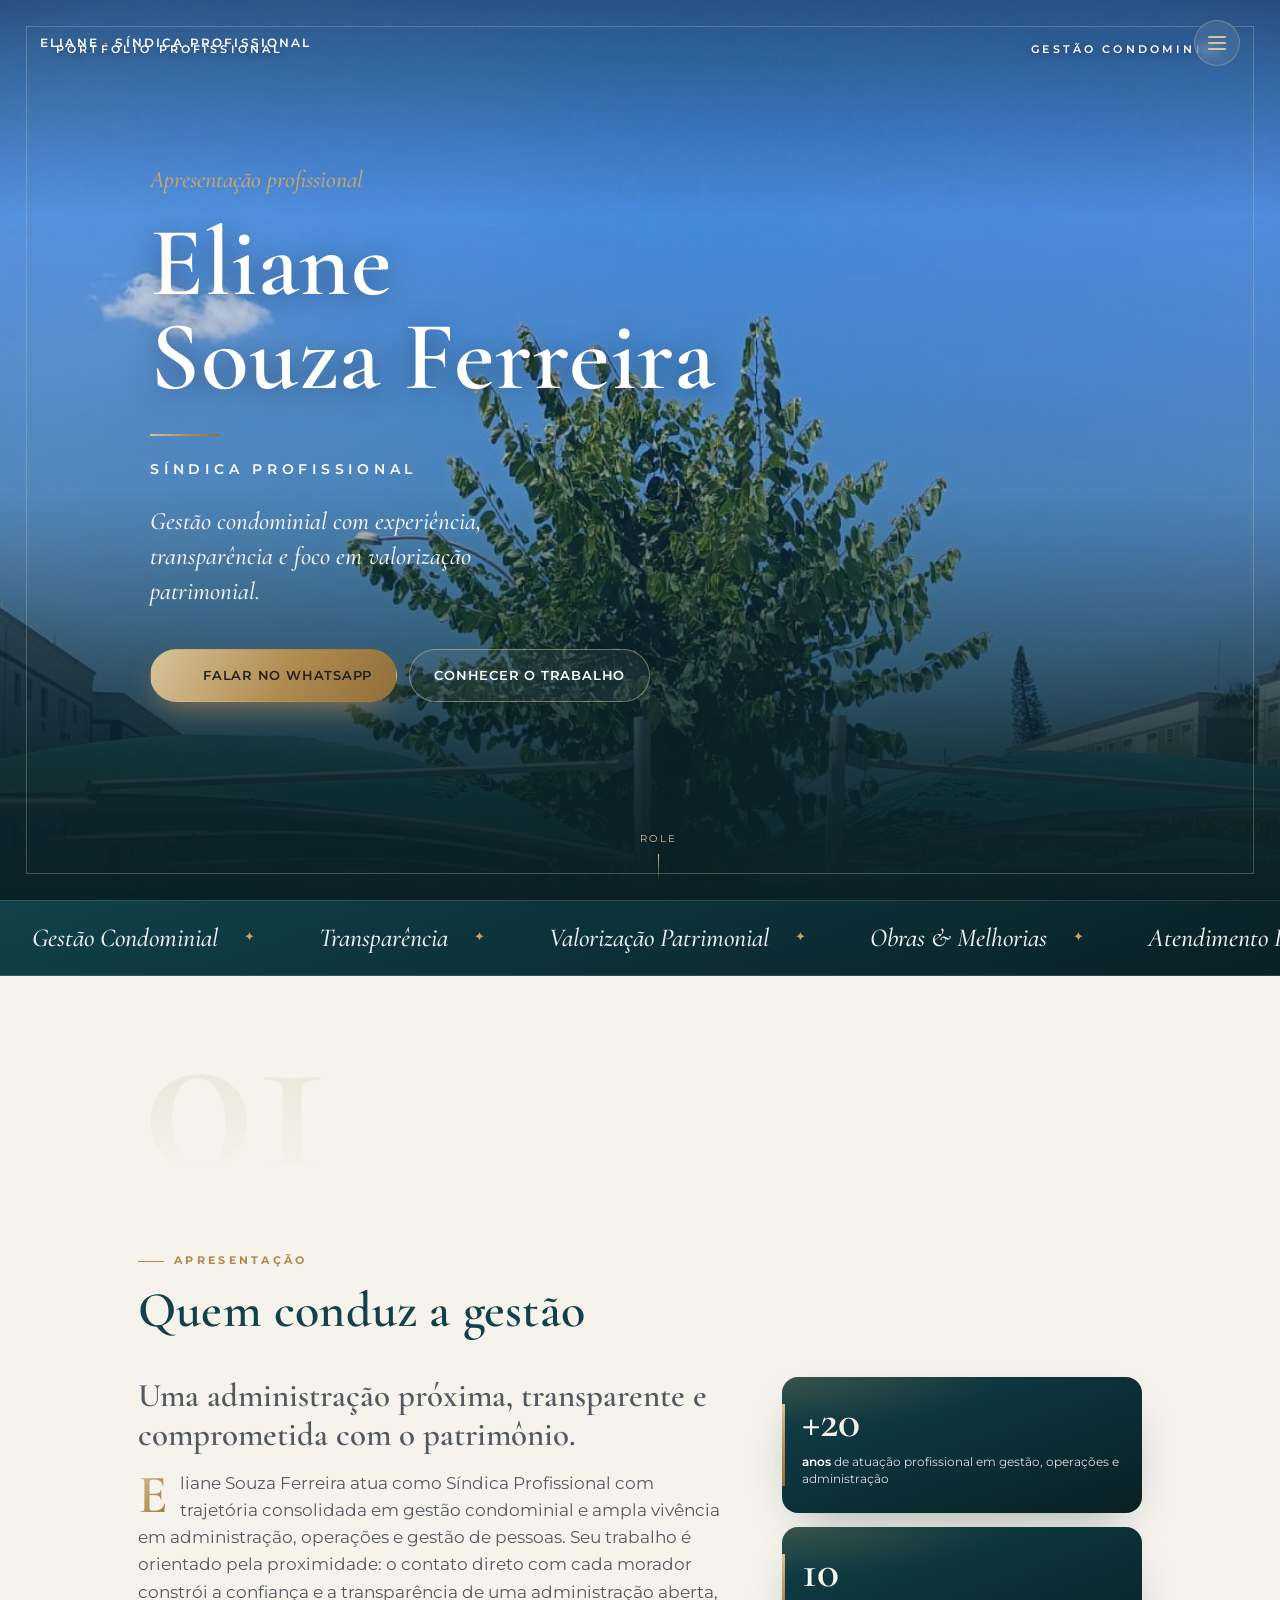
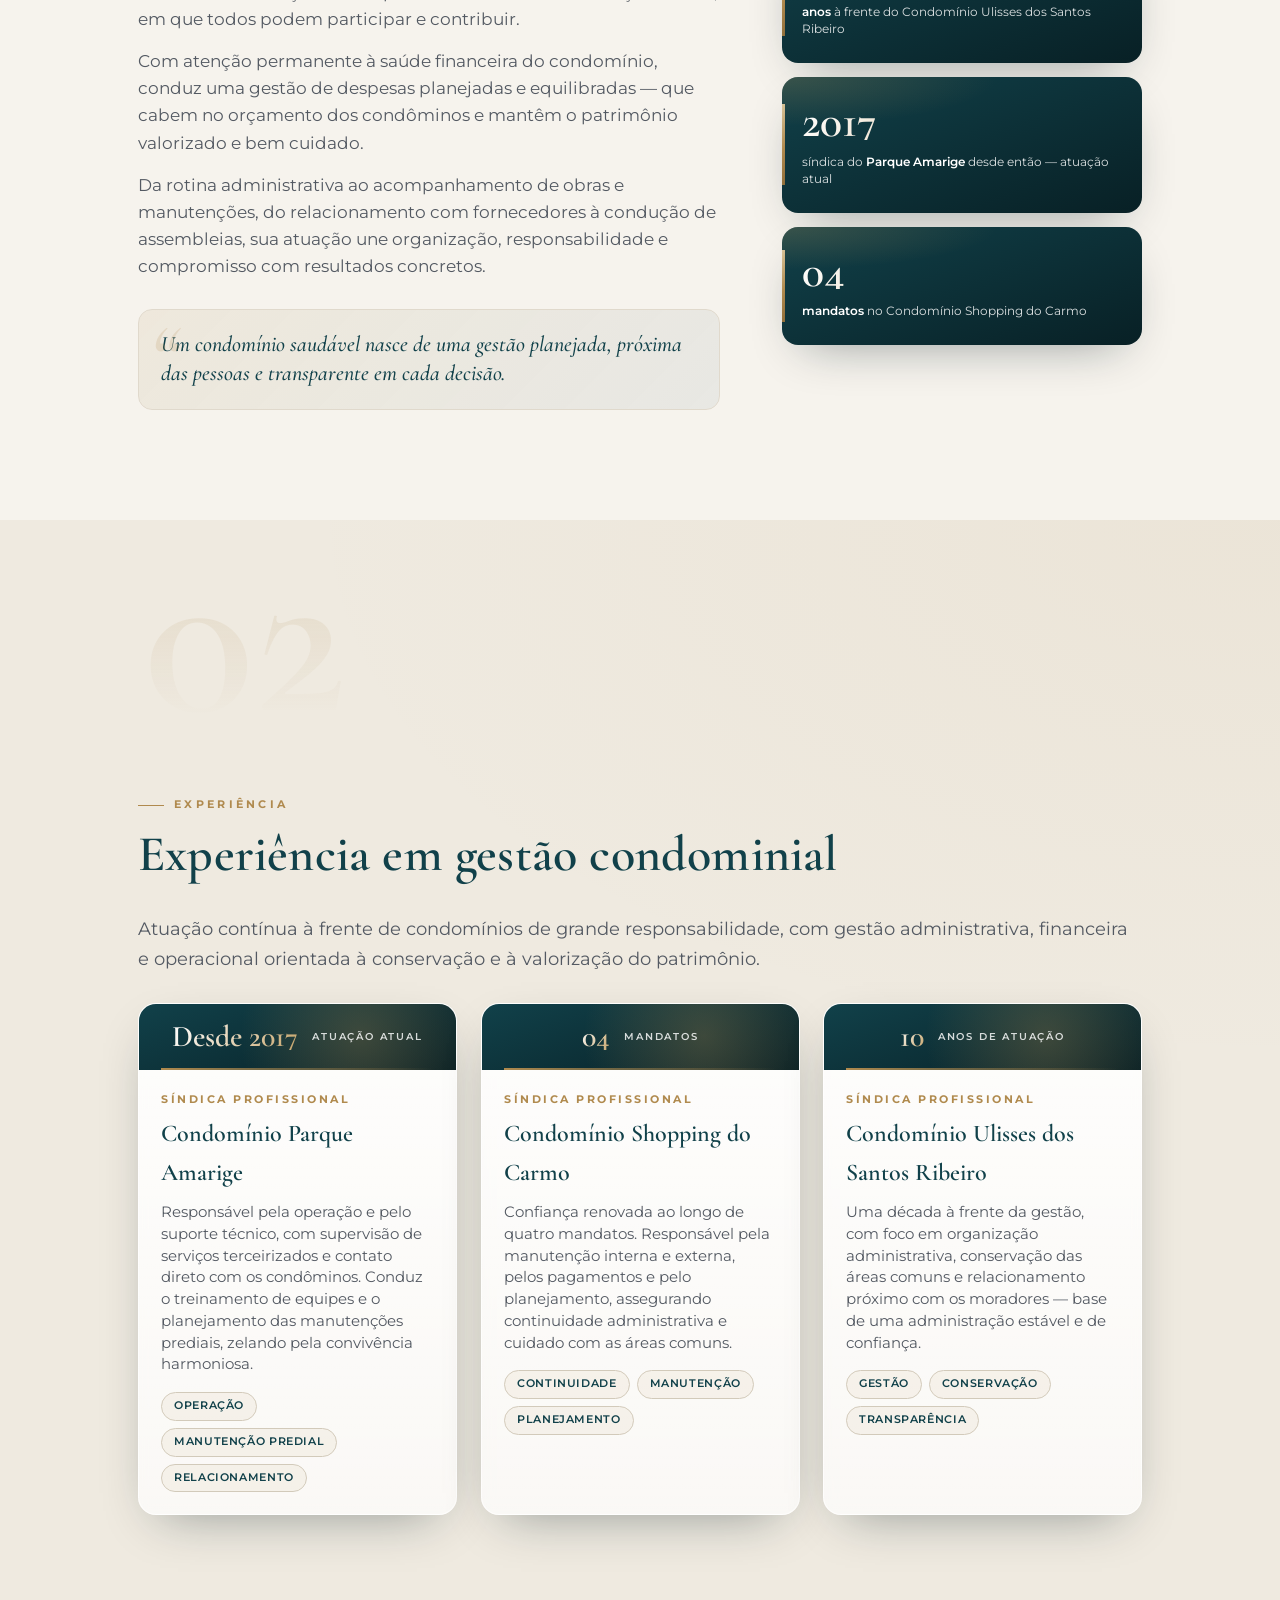
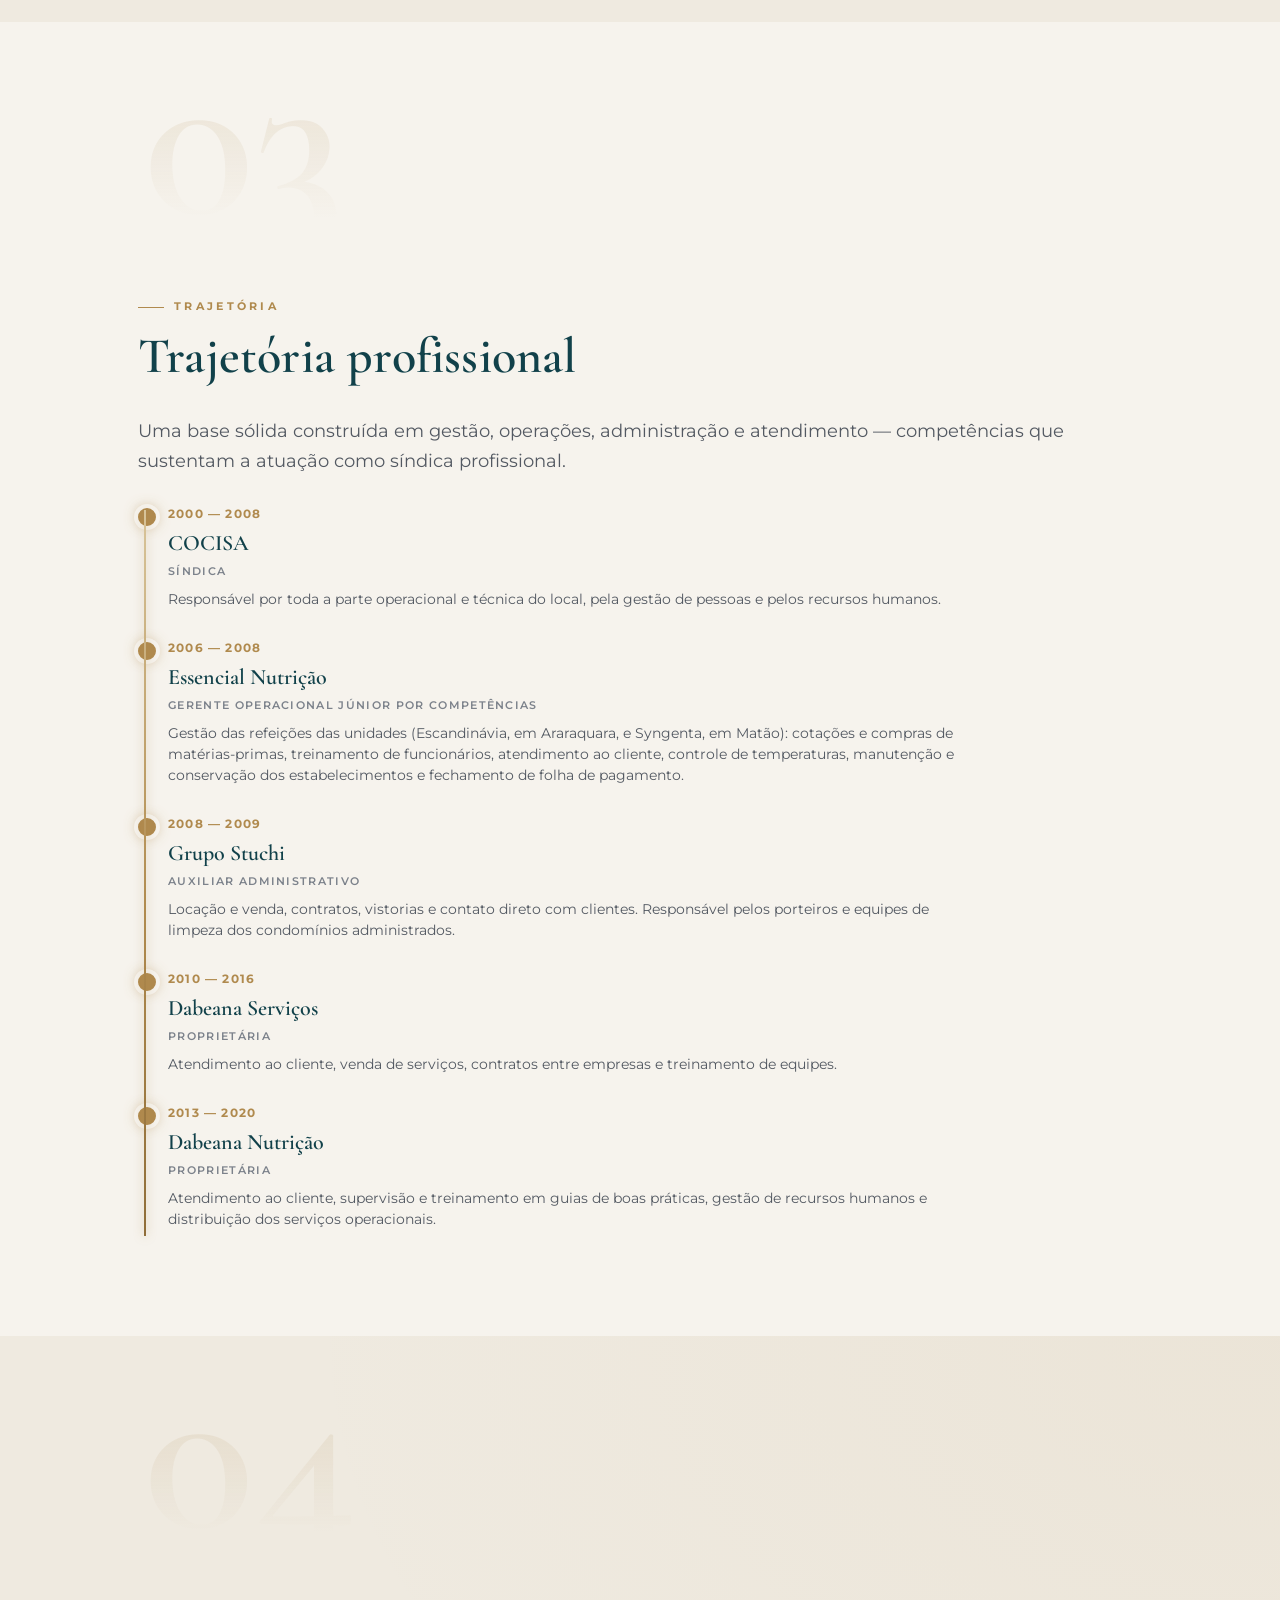
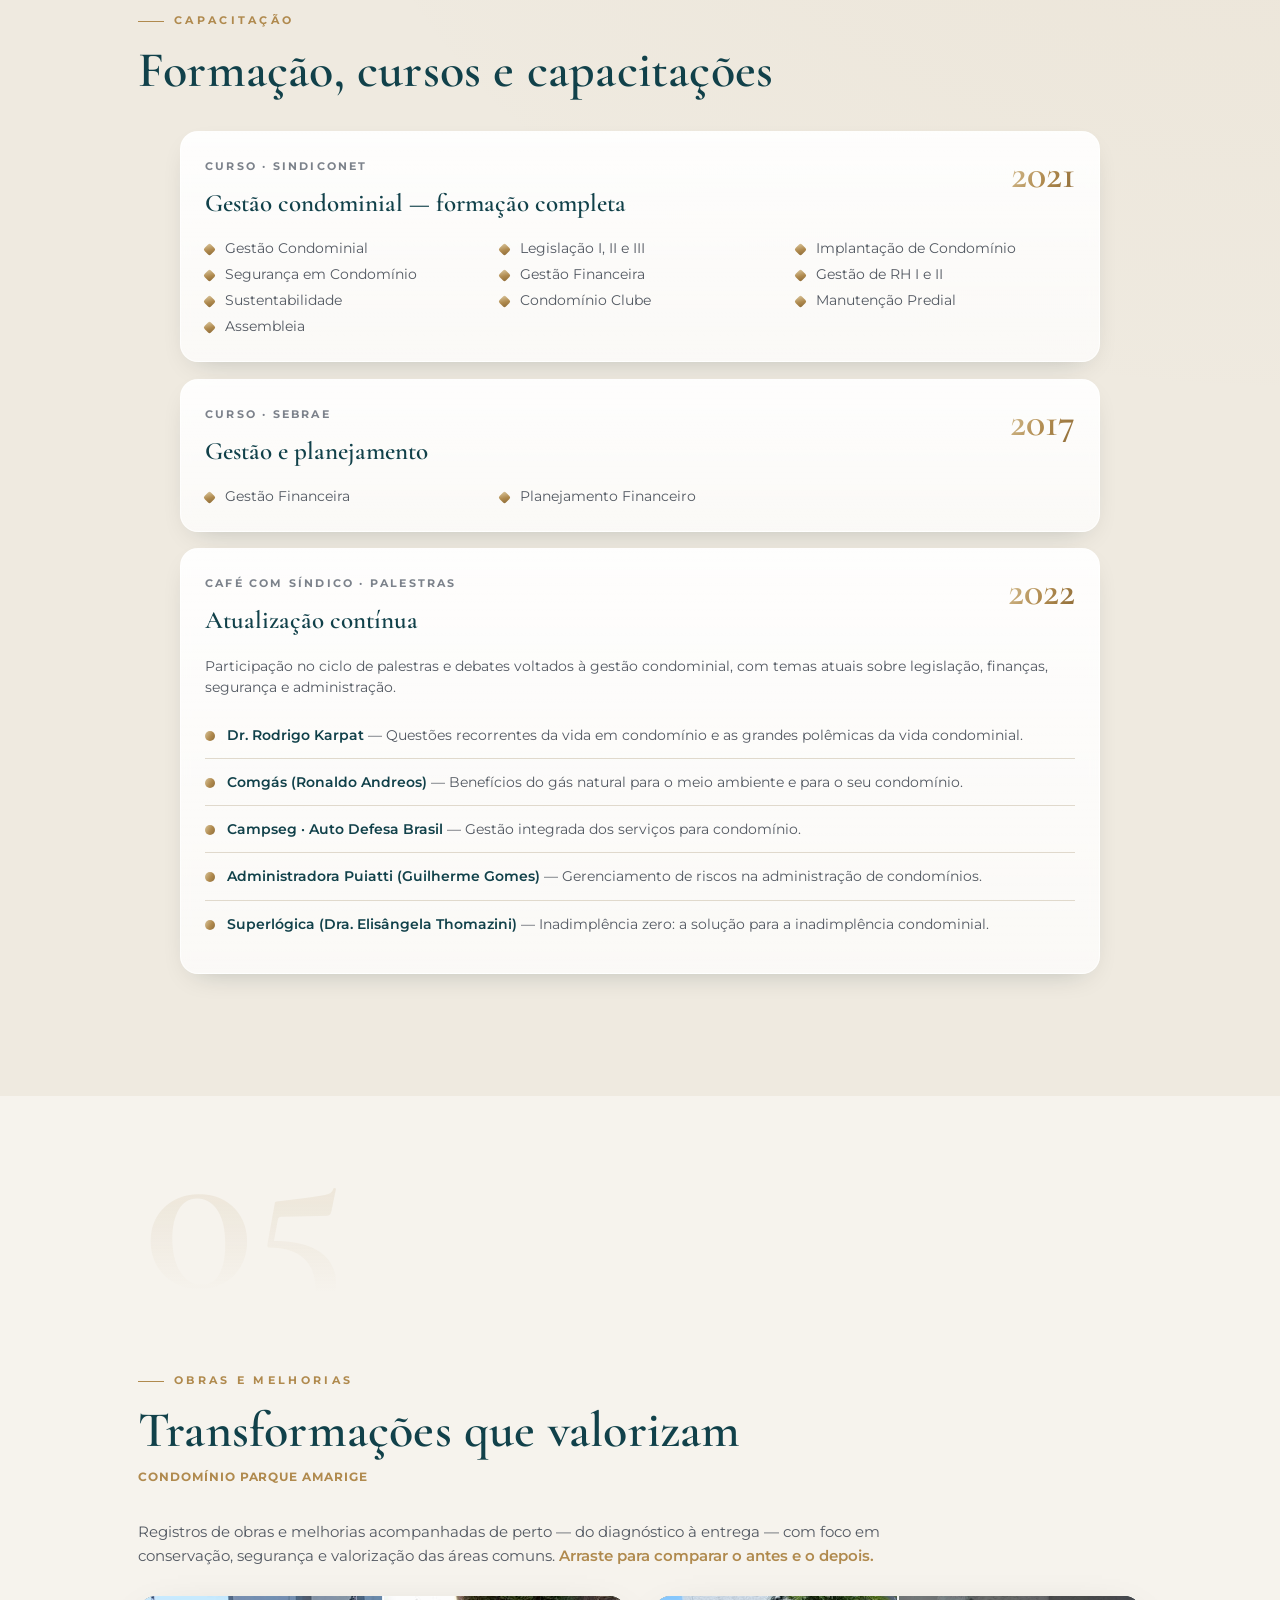
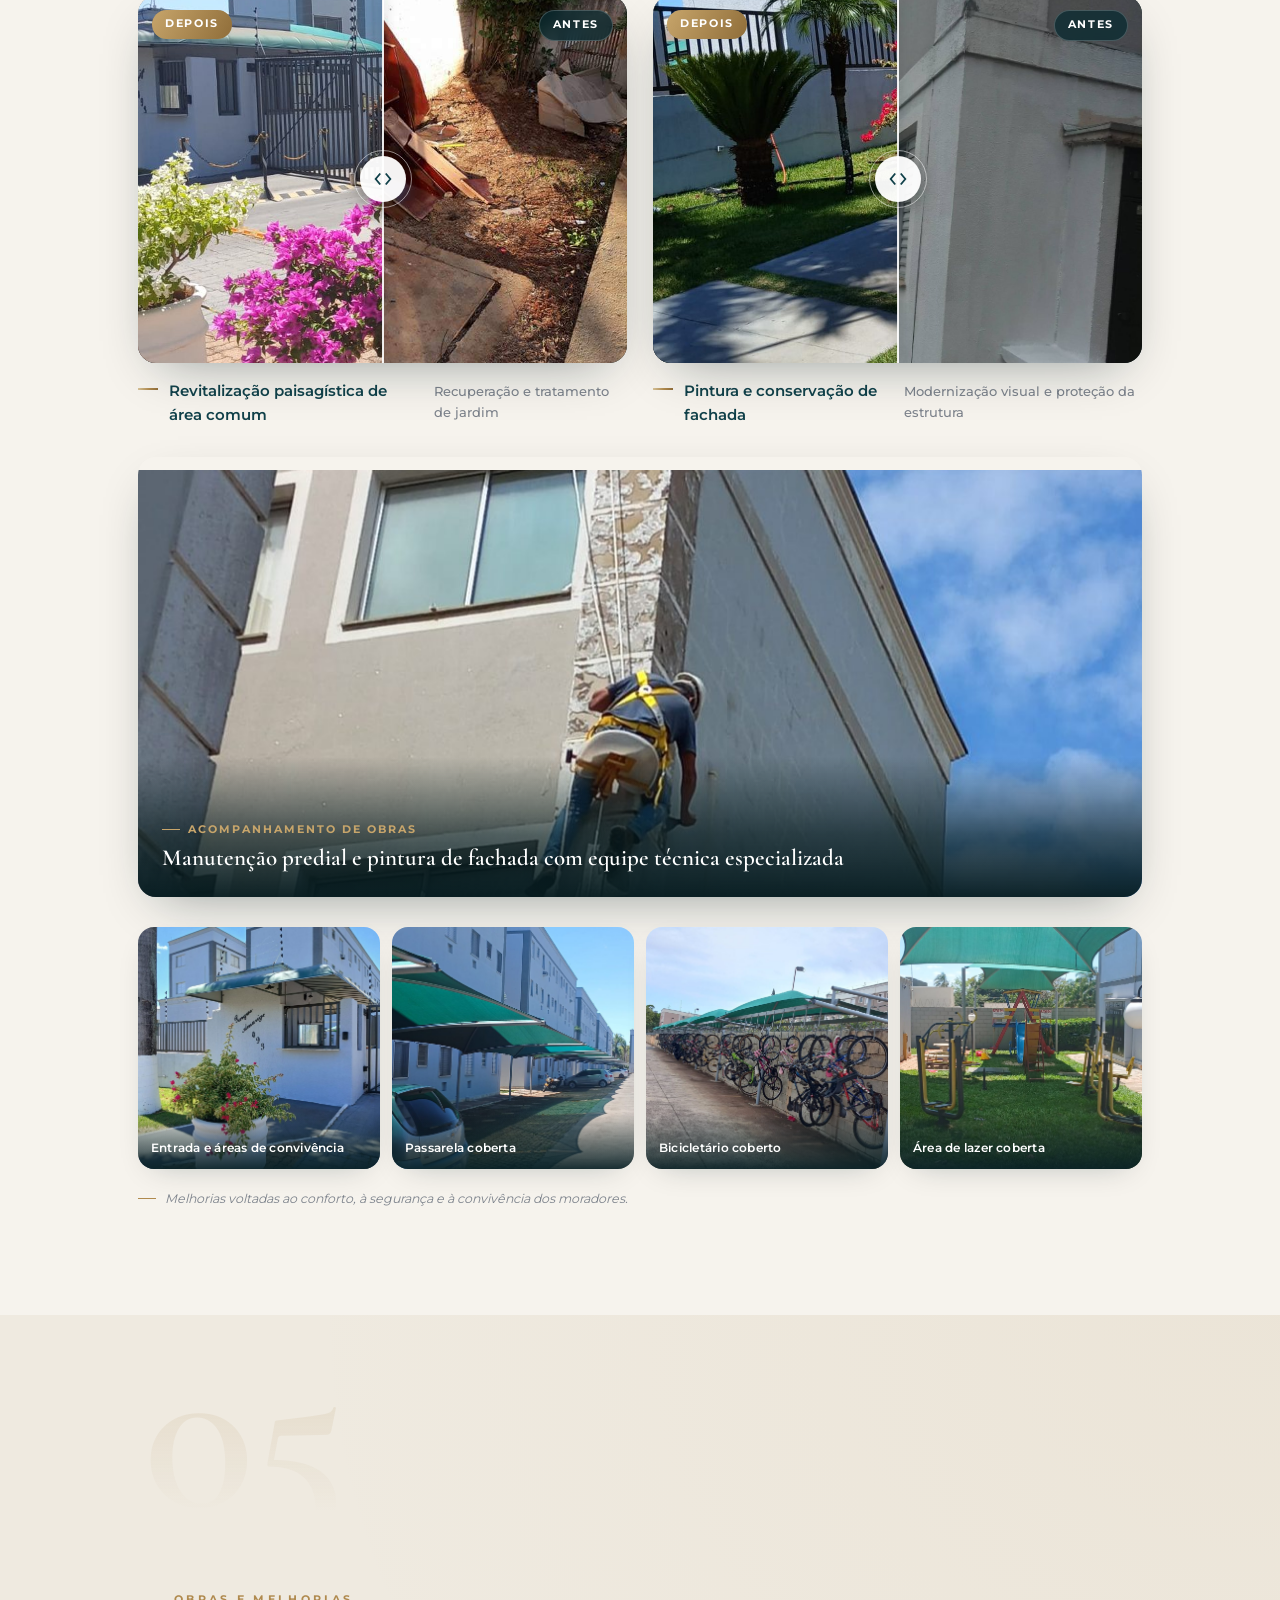
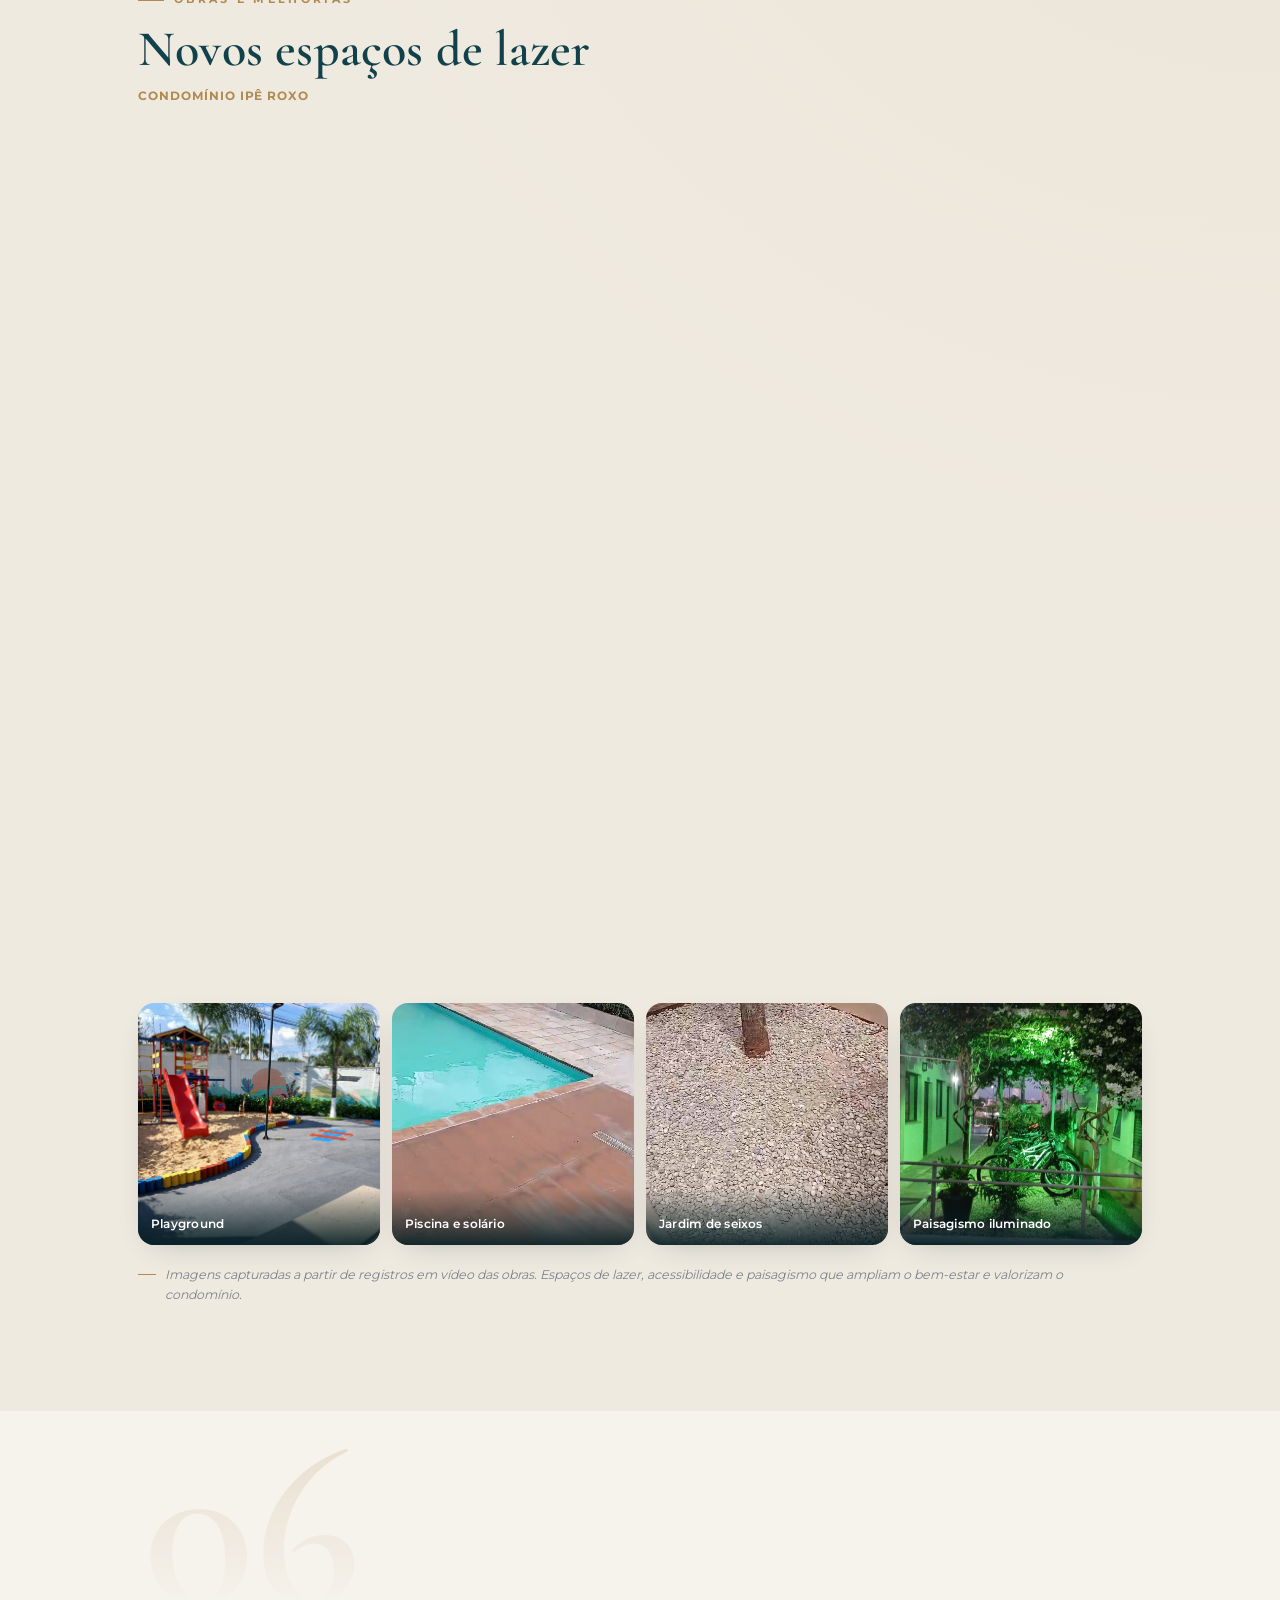
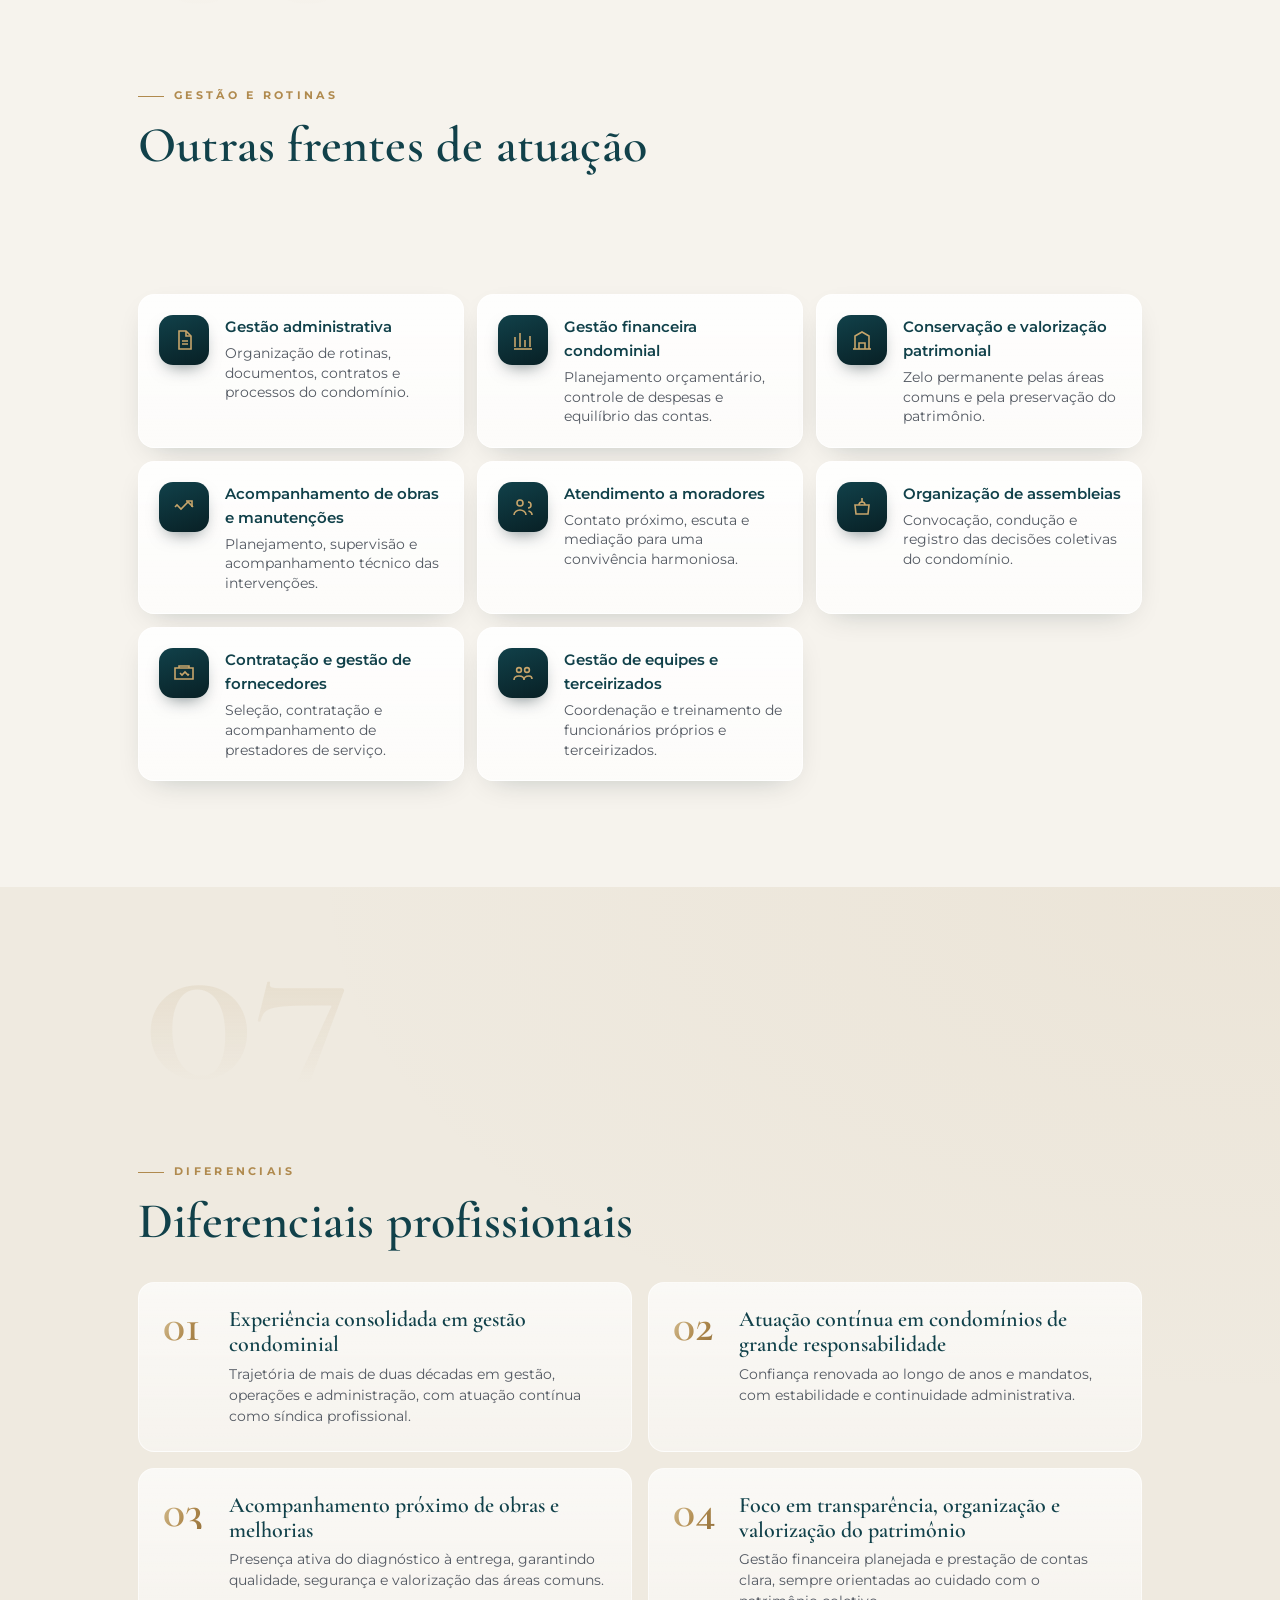
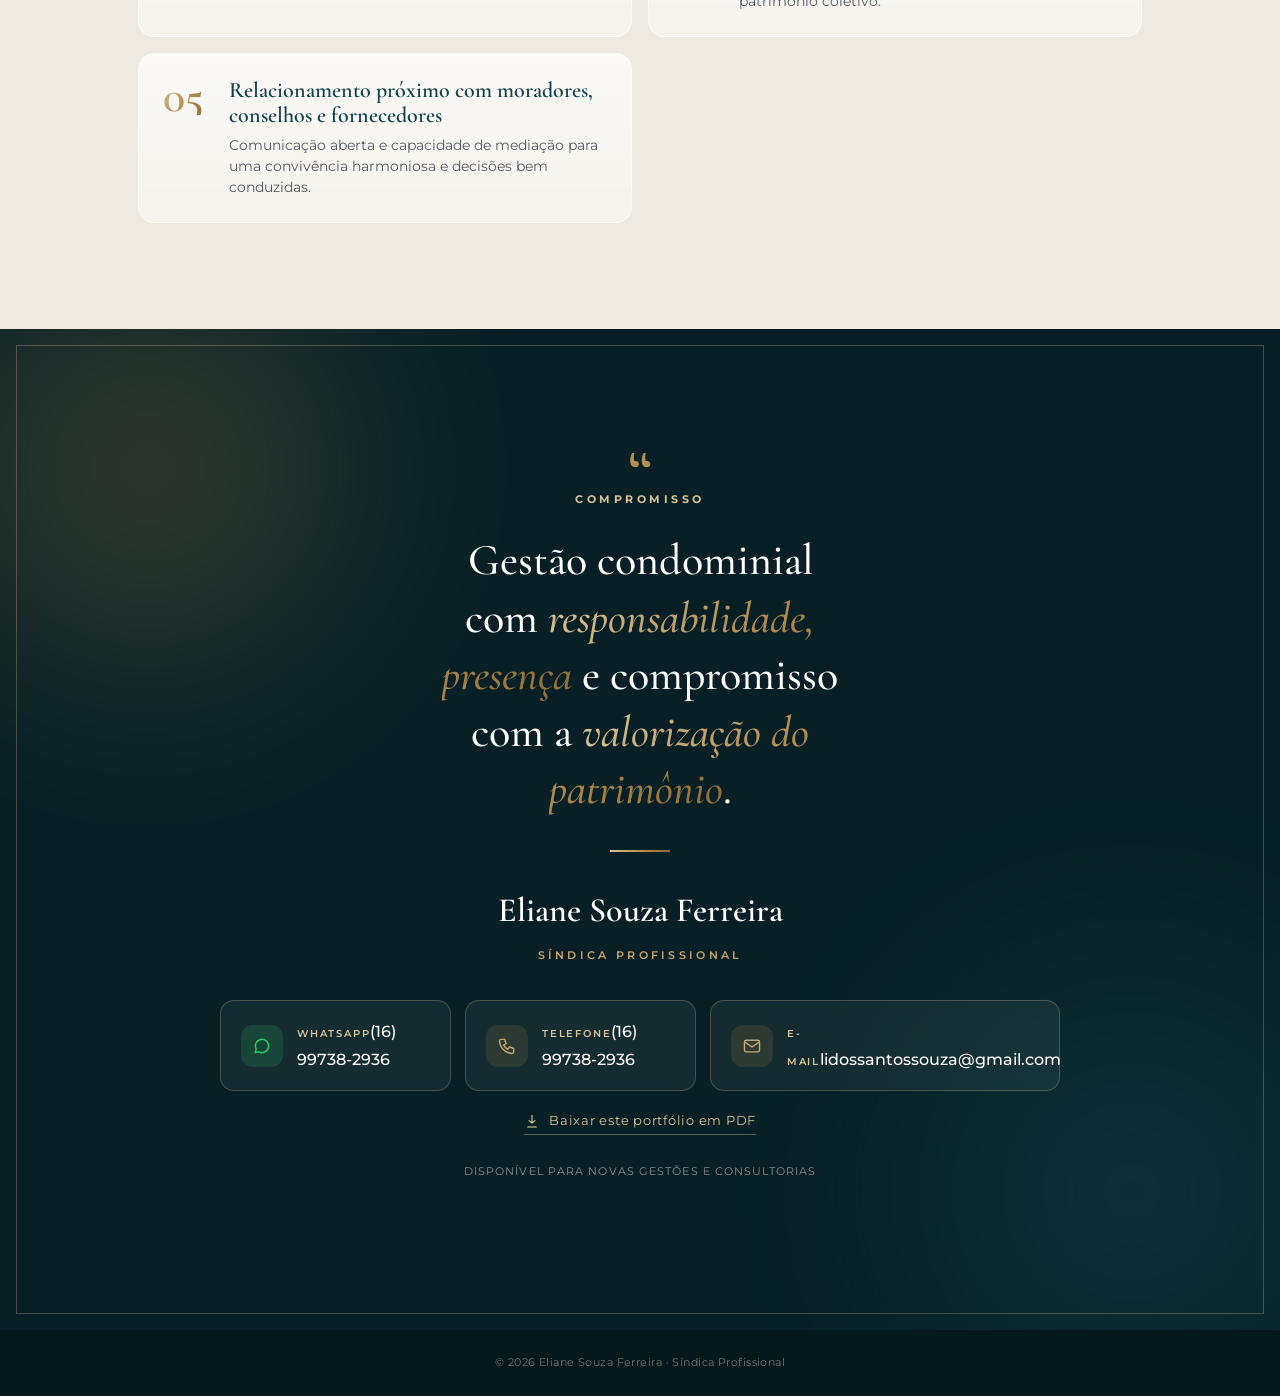
==== commit 3ddff908: "PDF dinâmico: gera o portfólio a partir da estrutura atual do site - Layout de impressão A4 dedicado" ====
--- a/index.html
+++ b/index.html
@@ -478,6 +478,100 @@
   .hero .hbody{max-width:1200px;}
   section{padding:120px 0;}
 }
+
+/* ====================== IMPRESSÃO / PDF (gera a partir da estrutura atual) ====================== */
+@media print{
+  @page{ size:A4; margin:13mm; }
+  html,body{ background:#fff !important; }
+  body{ font-size:10pt; color:#23282E; }
+  body::after{ display:none !important; }
+
+  /* esconder elementos de navegação/interação */
+  .topbar,.drawer,.dots,.fab,.progress,.scroll-cue,.marquee,.burger,.pdf-link,.hero .hcta,.ba-handle{ display:none !important; }
+
+  /* tudo visível, sem animações/sombras */
+  .reveal{ opacity:1 !important; transform:none !important; }
+  *{ animation:none !important; transition:none !important; box-shadow:none !important; }
+
+  section{ padding:0 0 7mm 0 !important; }
+  .wrap{ max-width:none !important; padding:0 !important; }
+  .alt{ background:#fff !important; }
+  .sec-num{ display:none !important; }
+  .sec-head{ margin-bottom:5mm; }
+  .sec-title{ font-size:18pt !important; color:#11414A !important; }
+  .sec-label{ color:#B08A4E !important; }
+  .lead,.obra-intro{ font-size:10pt; max-width:none !important; }
+
+  /* textos com gradiente -> cor sólida (imprime mesmo sem 'gráficos de fundo') */
+  .big b,.drop::first-letter,.stat .n,.fcard .badge .bn,.ccard .yrbadge,.diff .dn,.closing .mk,.closing .quote em{
+    -webkit-text-fill-color:#B08A4E !important; color:#B08A4E !important; background:none !important;
+  }
+
+  /* HERO -> cabeçalho claro */
+  .hero{ min-height:auto !important; height:auto !important; display:block !important; background:#fff !important; padding:0 0 5mm !important; }
+  .hero .bg,.hero .vignette,.hero .hframe{ display:none !important; }
+  .hero .htop{ position:static !important; padding:0 0 4mm !important; }
+  .hero .htop .k{ color:#7C828B !important; text-shadow:none !important; }
+  .hero .hbody{ position:static !important; padding:0 !important; max-width:none !important; }
+  .hero .kick{ color:#B08A4E !important; font-size:13pt; }
+  .hero .name{ color:#11414A !important; text-shadow:none !important; font-size:34pt !important; }
+  .hero .name .w{ opacity:1 !important; transform:none !important; }
+  .hero .gline{ background:#B08A4E !important; width:60px !important; animation:none !important; }
+  .hero .role{ color:#11414A !important; }
+  .hero .sub{ color:#535962 !important; font-size:12pt; }
+
+  /* números */
+  .stats{ display:flex !important; gap:4mm !important; }
+  .stat{ background:#fff !important; border:1px solid #E0D9CC !important; padding:3.5mm !important; }
+  .stat::before,.stat::after{ display:none !important; }
+  .stat .t,.stat .t strong{ color:#535962 !important; }
+
+  /* cards claros, sem cortes no meio */
+  .fcard,.ccard,.fitem,.diff,.tlitem,.ba-block,.action,.gcell{ page-break-inside:avoid !important; }
+  .fcard,.ccard,.fitem,.diff{ background:#fff !important; border:1px solid #E0D9CC !important; }
+  .fcard .badge{ background:#11414A !important; }
+  .exp-grid{ display:grid !important; grid-template-columns:1fr 1fr 1fr !important; gap:4mm !important; }
+  .fgrid{ display:grid !important; grid-template-columns:1fr 1fr !important; gap:4mm !important; }
+  #difs{ display:block !important; }
+
+  /* ANTES x DEPOIS lado a lado (mostra as duas imagens inteiras) */
+  .ba-grid{ display:block !important; }
+  .ba-block{ margin-bottom:5mm !important; }
+  .ba-slider{ position:static !important; height:auto !important; aspect-ratio:auto !important; display:flex !important; gap:2mm; border:1px solid #E0D9CC; }
+  .ba-slider .before{ position:static !important; width:50% !important; height:auto !important; object-fit:contain !important; }
+  .ba-slider .after-wrap{ position:static !important; width:50% !important; height:auto !important; overflow:visible !important; border:none !important; }
+  .ba-slider .after-wrap img{ position:static !important; width:100% !important; max-width:100% !important; height:auto !important; object-fit:contain !important; }
+  .ba-tag{ display:none !important; }
+  .ba-cap{ color:#11414A !important; }
+
+  /* faixa de obra */
+  .action{ min-height:auto !important; }
+  .action .imgwrap{ position:static !important; }
+  .action img{ position:static !important; height:auto !important; min-height:auto !important; max-height:78mm; transform:none !important; }
+  .action .ov{ position:static !important; background:none !important; padding:2mm 0 0 !important; }
+  .action .ov .s{ color:#B08A4E !important; }
+  .action .ov .t{ color:#11414A !important; }
+
+  /* galeria */
+  .gallery{ display:grid !important; grid-template-columns:1fr 1fr 1fr 1fr !important; gap:2mm !important; }
+  .gcell{ aspect-ratio:1/1 !important; }
+
+  /* ENCERRAMENTO -> claro */
+  .closing{ background:#fff !important; color:#11414A !important; padding:5mm 0 0 !important; page-break-inside:avoid; }
+  .closing .aurora,.closing .cframe{ display:none !important; }
+  .closing .eb{ color:#B08A4E !important; }
+  .closing .quote{ color:#11414A !important; font-size:16pt !important; }
+  .closing .who{ color:#11414A !important; }
+  .closing .crole{ color:#B08A4E !important; }
+  .closing .contacts{ flex-direction:row !important; max-width:none !important; }
+  .closing .cbtn{ background:#fff !important; border:1px solid #E0D9CC !important; }
+  .closing .cbtn .lbl{ color:#7C828B !important; }
+  .closing .cbtn .val{ color:#11414A !important; }
+  .closing .cbtn .ci{ background:#F6F3ED !important; }
+  .closing .cbtn .ci svg{ stroke:#B08A4E !important; }
+  .contact-note{ color:#7C828B !important; }
+  footer.legal{ background:#fff !important; color:#7C828B !important; }
+}
 </style>
 </head>
 <body>
@@ -525,8 +619,8 @@
   <div class="vignette"></div>
   <div class="hframe"></div>
   <div class="htop">
-    <span class="k">Portfólio Profissional</span>
-    <span class="k">Gestão Condominial</span>
+    <span class="k" data-k="hero.topo_esq">Portfólio Profissional</span>
+    <span class="k" data-k="hero.topo_dir">Gestão Condominial</span>
   </div>
   <div class="hbody">
     <div class="kick" data-k="hero.kick">Apresentação profissional</div>
@@ -537,9 +631,9 @@
     <div class="hcta">
       <a class="btn btn-gold" data-wa href="https://wa.me/5516997382936?text=Ol%C3%A1%20Eliane%2C%20vi%20seu%20portf%C3%B3lio%20e%20gostaria%20de%20conversar." target="_blank" rel="noopener">
         <svg viewBox="0 0 24 24"><path d="M20 12a8 8 0 0 1-11.6 7.1L4 20l1-4.2A8 8 0 1 1 20 12z"/><path d="M9 9.5c0 3 2.5 5.5 5.5 5.5"/></svg>
-        Falar no WhatsApp
+        <span data-k="hero.cta1">Falar no WhatsApp</span>
       </a>
-      <a class="btn btn-ghost" href="#apresentacao">Conhecer o trabalho</a>
+      <a class="btn btn-ghost" data-k="hero.cta2" href="#apresentacao">Conhecer o trabalho</a>
     </div>
   </div>
   <div class="scroll-cue"><span>Role</span><span class="ln"></span></div>
@@ -547,7 +641,7 @@
 
 <!-- MARQUEE -->
 <div class="marquee" aria-hidden="true">
-  <div class="track">
+  <div class="track" id="mq">
     <span>Gestão Condominial</span><span>Transparência</span><span>Valorização Patrimonial</span><span>Obras &amp; Melhorias</span><span>Atendimento Próximo</span><span>Gestão Financeira</span>
     <span>Gestão Condominial</span><span>Transparência</span><span>Valorização Patrimonial</span><span>Obras &amp; Melhorias</span><span>Atendimento Próximo</span><span>Gestão Financeira</span>
   </div>
@@ -556,7 +650,7 @@
 <!-- 01 APRESENTAÇÃO -->
 <section id="apresentacao">
   <div class="wrap">
-    <div class="sec-head reveal"><div class="sec-num">01</div><div class="sec-label">Apresentação</div><h2 class="sec-title">Quem conduz a gestão</h2></div>
+    <div class="sec-head reveal"><div class="sec-num">01</div><div class="sec-label" data-k="apresentacao.label">Apresentação</div><h2 class="sec-title" data-k="apresentacao.titulo">Quem conduz a gestão</h2></div>
     <div class="intro reveal">
       <p class="big" data-k="apresentacao.destaque">Uma administração <b>próxima, transparente</b> e comprometida com o patrimônio.</p>
       <p class="drop" data-k="apresentacao.p1">Eliane Souza Ferreira atua como Síndica Profissional com trajetória consolidada em gestão condominial e ampla vivência em administração, operações e gestão de pessoas. Seu trabalho é orientado pela proximidade: o contato direto com cada morador constrói a confiança e a transparência de uma administração aberta, em que todos podem participar e contribuir.</p>
@@ -576,25 +670,25 @@
 <!-- 02 EXPERIÊNCIA -->
 <section id="experiencia" class="alt">
   <div class="wrap">
-    <div class="sec-head reveal"><div class="sec-num">02</div><div class="sec-label">Experiência</div><h2 class="sec-title">Experiência em gestão condominial</h2></div>
-    <p class="lead reveal" style="margin-bottom:28px;">Atuação contínua à frente de condomínios de grande responsabilidade, com gestão administrativa, financeira e operacional orientada à conservação e à valorização do patrimônio.</p>
+    <div class="sec-head reveal"><div class="sec-num">02</div><div class="sec-label" data-k="experiencia.label">Experiência</div><h2 class="sec-title" data-k="experiencia.titulo">Experiência em gestão condominial</h2></div>
+    <p class="lead reveal" data-k="experiencia.intro" style="margin-bottom:28px;">Atuação contínua à frente de condomínios de grande responsabilidade, com gestão administrativa, financeira e operacional orientada à conservação e à valorização do patrimônio.</p>
     <div class="exp-grid">
     <article class="fcard reveal">
-      <div class="badge"><span class="bn" data-k="experiencia.0.badge">Desde&nbsp;2017</span><span class="bl" data-k="experiencia.0.selo">Atuação atual</span></div>
-      <div class="body"><div class="role">Síndica Profissional</div><h3 data-k="experiencia.0.titulo">Condomínio Parque Amarige</h3>
-        <p data-k="experiencia.0.descricao">Responsável pela operação e pelo suporte técnico, com supervisão de serviços terceirizados e contato direto com os condôminos. Conduz o treinamento de equipes e o planejamento das manutenções prediais, zelando pela convivência harmoniosa.</p>
+      <div class="badge"><span class="bn" data-k="experiencia.itens.0.badge">Desde&nbsp;2017</span><span class="bl" data-k="experiencia.itens.0.selo">Atuação atual</span></div>
+      <div class="body"><div class="role">Síndica Profissional</div><h3 data-k="experiencia.itens.0.titulo">Condomínio Parque Amarige</h3>
+        <p data-k="experiencia.itens.0.descricao">Responsável pela operação e pelo suporte técnico, com supervisão de serviços terceirizados e contato direto com os condôminos. Conduz o treinamento de equipes e o planejamento das manutenções prediais, zelando pela convivência harmoniosa.</p>
         <div class="tags"><span class="tag">Operação</span><span class="tag">Manutenção predial</span><span class="tag">Relacionamento</span></div></div>
     </article>
     <article class="fcard reveal">
-      <div class="badge"><span class="bn" data-k="experiencia.1.badge">04</span><span class="bl" data-k="experiencia.1.selo">Mandatos</span></div>
-      <div class="body"><div class="role">Síndica Profissional</div><h3 data-k="experiencia.1.titulo">Condomínio Shopping do Carmo</h3>
-        <p data-k="experiencia.1.descricao">Confiança renovada ao longo de quatro mandatos. Responsável pela manutenção interna e externa, pelos pagamentos e pelo planejamento, assegurando continuidade administrativa e cuidado com as áreas comuns.</p>
+      <div class="badge"><span class="bn" data-k="experiencia.itens.1.badge">04</span><span class="bl" data-k="experiencia.itens.1.selo">Mandatos</span></div>
+      <div class="body"><div class="role">Síndica Profissional</div><h3 data-k="experiencia.itens.1.titulo">Condomínio Shopping do Carmo</h3>
+        <p data-k="experiencia.itens.1.descricao">Confiança renovada ao longo de quatro mandatos. Responsável pela manutenção interna e externa, pelos pagamentos e pelo planejamento, assegurando continuidade administrativa e cuidado com as áreas comuns.</p>
         <div class="tags"><span class="tag">Continuidade</span><span class="tag">Manutenção</span><span class="tag">Planejamento</span></div></div>
     </article>
     <article class="fcard reveal">
-      <div class="badge"><span class="bn" data-k="experiencia.2.badge">10</span><span class="bl" data-k="experiencia.2.selo">Anos de atuação</span></div>
-      <div class="body"><div class="role">Síndica Profissional</div><h3 data-k="experiencia.2.titulo">Condomínio Ulisses dos Santos Ribeiro</h3>
-        <p data-k="experiencia.2.descricao">Uma década à frente da gestão, com foco em organização administrativa, conservação das áreas comuns e relacionamento próximo com os moradores — base de uma administração estável e de confiança.</p>
+      <div class="badge"><span class="bn" data-k="experiencia.itens.2.badge">10</span><span class="bl" data-k="experiencia.itens.2.selo">Anos de atuação</span></div>
+      <div class="body"><div class="role">Síndica Profissional</div><h3 data-k="experiencia.itens.2.titulo">Condomínio Ulisses dos Santos Ribeiro</h3>
+        <p data-k="experiencia.itens.2.descricao">Uma década à frente da gestão, com foco em organização administrativa, conservação das áreas comuns e relacionamento próximo com os moradores — base de uma administração estável e de confiança.</p>
         <div class="tags"><span class="tag">Gestão</span><span class="tag">Conservação</span><span class="tag">Transparência</span></div></div>
     </article>
     </div>
@@ -604,8 +698,8 @@
 <!-- 03 TRAJETÓRIA -->
 <section id="trajetoria">
   <div class="wrap">
-    <div class="sec-head reveal"><div class="sec-num">03</div><div class="sec-label">Trajetória</div><h2 class="sec-title">Trajetória profissional</h2></div>
-    <p class="lead reveal" style="margin-bottom:28px;">Uma base sólida construída em gestão, operações, administração e atendimento — competências que sustentam a atuação como síndica profissional.</p>
+    <div class="sec-head reveal"><div class="sec-num">03</div><div class="sec-label" data-k="trajetoria.label">Trajetória</div><h2 class="sec-title" data-k="trajetoria.titulo">Trajetória profissional</h2></div>
+    <p class="lead reveal" data-k="trajetoria.intro" style="margin-bottom:28px;">Uma base sólida construída em gestão, operações, administração e atendimento — competências que sustentam a atuação como síndica profissional.</p>
     <div class="tl reveal" id="timeline">
       <div class="tlitem"><div class="yr">2000 — 2008</div><h4>COCISA</h4><div class="rolelab">Síndica</div><p>Responsável por toda a parte operacional e técnica do local, pela gestão de pessoas e pelos recursos humanos.</p></div>
       <div class="tlitem"><div class="yr">2006 — 2008</div><h4>Essencial Nutrição</h4><div class="rolelab">Gerente Operacional Júnior por Competências</div><p>Gestão das refeições das unidades (Escandinávia, em Araraquara, e Syngenta, em Matão): cotações e compras de matérias-primas, treinamento de funcionários, atendimento ao cliente, controle de temperaturas, manutenção e conservação dos estabelecimentos e fechamento de folha de pagamento.</p></div>
@@ -619,14 +713,14 @@
 <!-- 04 FORMAÇÃO -->
 <section id="formacao" class="alt">
   <div class="wrap">
-    <div class="sec-head reveal"><div class="sec-num">04</div><div class="sec-label">Capacitação</div><h2 class="sec-title">Formação, cursos e capacitações</h2></div>
-    <div class="ccard reveal"><div class="yrbadge">2021</div><div class="prov">Curso · Sindiconet</div><h3>Gestão condominial — formação completa</h3>
-      <ul class="modlist"><li>Gestão Condominial</li><li>Legislação I, II e III</li><li>Implantação de Condomínio</li><li>Segurança em Condomínio</li><li>Gestão Financeira</li><li>Gestão de RH I e II</li><li>Sustentabilidade</li><li>Condomínio Clube</li><li>Manutenção Predial</li><li>Assembleia</li></ul></div>
-    <div class="ccard reveal"><div class="yrbadge">2017</div><div class="prov">Curso · Sebrae</div><h3>Gestão e planejamento</h3>
-      <ul class="modlist one"><li>Gestão Financeira</li><li>Planejamento Financeiro</li></ul></div>
-    <div class="ccard reveal"><div class="yrbadge">2022</div><div class="prov">Café com Síndico · Palestras</div><h3>Atualização contínua</h3>
-      <p style="margin-bottom:14px;">Participação no ciclo de palestras e debates voltados à gestão condominial, com temas atuais sobre legislação, finanças, segurança e administração.</p>
-      <ul class="palestras">
+    <div class="sec-head reveal"><div class="sec-num">04</div><div class="sec-label" data-k="formacao.label">Capacitação</div><h2 class="sec-title" data-k="formacao.titulo">Formação, cursos e capacitações</h2></div>
+    <div class="ccard reveal"><div class="yrbadge" data-k="formacao.sindiconet.ano">2021</div><div class="prov" data-k="formacao.sindiconet.prov">Curso · Sindiconet</div><h3 data-k="formacao.sindiconet.titulo">Gestão condominial — formação completa</h3>
+      <ul class="modlist" id="mods-sin"><li>Gestão Condominial</li><li>Legislação I, II e III</li><li>Implantação de Condomínio</li><li>Segurança em Condomínio</li><li>Gestão Financeira</li><li>Gestão de RH I e II</li><li>Sustentabilidade</li><li>Condomínio Clube</li><li>Manutenção Predial</li><li>Assembleia</li></ul></div>
+    <div class="ccard reveal"><div class="yrbadge" data-k="formacao.sebrae.ano">2017</div><div class="prov" data-k="formacao.sebrae.prov">Curso · Sebrae</div><h3 data-k="formacao.sebrae.titulo">Gestão e planejamento</h3>
+      <ul class="modlist one" id="mods-seb"><li>Gestão Financeira</li><li>Planejamento Financeiro</li></ul></div>
+    <div class="ccard reveal"><div class="yrbadge" data-k="formacao.cafe.ano">2022</div><div class="prov" data-k="formacao.cafe.prov">Café com Síndico · Palestras</div><h3 data-k="formacao.cafe.titulo">Atualização contínua</h3>
+      <p style="margin-bottom:14px;" data-k="formacao.cafe.texto">Participação no ciclo de palestras e debates voltados à gestão condominial, com temas atuais sobre legislação, finanças, segurança e administração.</p>
+      <ul class="palestras" id="palestras">
         <li><strong>Dr. Rodrigo Karpat</strong> — Questões recorrentes da vida em condomínio e as grandes polêmicas da vida condominial.</li>
         <li><strong>Comgás (Ronaldo Andreos)</strong> — Benefícios do gás natural para o meio ambiente e para o seu condomínio.</li>
         <li><strong>Campseg · Auto Defesa Brasil</strong> — Gestão integrada dos serviços para condomínio.</li>
@@ -639,63 +733,63 @@
 <!-- 05 OBRAS -->
 <section id="obras">
   <div class="wrap">
-    <div class="sec-head reveal"><div class="sec-num">05</div><div class="sec-label">Obras e Melhorias</div><h2 class="sec-title">Transformações que valorizam</h2><div class="sec-sub">Condomínio Parque Amarige</div></div>
-    <p class="obra-intro reveal">Registros de obras e melhorias acompanhadas de perto — do diagnóstico à entrega — com foco em conservação, segurança e valorização das áreas comuns. <em>Arraste para comparar o antes e o depois.</em></p>
-    <div class="ba-grid">
+    <div class="sec-head reveal"><div class="sec-num">05</div><div class="sec-label" data-k="obras_amarige.label">Obras e Melhorias</div><h2 class="sec-title" data-k="obras_amarige.titulo">Transformações que valorizam</h2><div class="sec-sub" data-k="obras_amarige.sub">Condomínio Parque Amarige</div></div>
+    <p class="obra-intro reveal" data-k="obras_amarige.intro">Registros de obras e melhorias acompanhadas de perto — do diagnóstico à entrega — com foco em conservação, segurança e valorização das áreas comuns. <em>Arraste para comparar o antes e o depois.</em></p>
+    <div class="ba-grid" id="ba-amarige">
     <div class="ba-block reveal">
-      <div class="ba-slider" data-slider><img class="before" src="output/assets/pa_paisagismo_antes.jpg" alt="Paisagismo antes"><div class="after-wrap"><img src="output/assets/pa_paisagismo_depois.jpg" alt="Paisagismo depois"></div><span class="ba-tag tag-antes">Antes</span><span class="ba-tag tag-depois">Depois</span><div class="ba-handle"><span class="knob"><svg viewBox="0 0 24 24"><path d="M9 6 4 12l5 6M15 6l5 6-5 6"/></svg></span></div></div>
-      <div class="ba-cap">Revitalização paisagística de área comum<span class="desc">Recuperação e tratamento de jardim</span></div>
+      <div class="ba-slider" data-slider><img class="before" data-img="obras_amarige.antes_depois.0.antes" src="output/assets/pa_paisagismo_antes.jpg" alt="Paisagismo antes"><div class="after-wrap"><img data-img="obras_amarige.antes_depois.0.depois" src="output/assets/pa_paisagismo_depois.jpg" alt="Paisagismo depois"></div><span class="ba-tag tag-antes">Antes</span><span class="ba-tag tag-depois">Depois</span><div class="ba-handle"><span class="knob"><svg viewBox="0 0 24 24"><path d="M9 6 4 12l5 6M15 6l5 6-5 6"/></svg></span></div></div>
+      <div class="ba-cap"><span data-k="obras_amarige.antes_depois.0.titulo">Revitalização paisagística de área comum</span><span class="desc" data-k="obras_amarige.antes_depois.0.desc">Recuperação e tratamento de jardim</span></div>
     </div>
     <div class="ba-block reveal">
-      <div class="ba-slider" data-slider><img class="before" src="output/assets/pa_fachada_antes.jpg" alt="Fachada antes" style="object-position:center 22%;"><div class="after-wrap"><img src="output/assets/pa_fachada_depois.jpg" alt="Fachada depois"></div><span class="ba-tag tag-antes">Antes</span><span class="ba-tag tag-depois">Depois</span><div class="ba-handle"><span class="knob"><svg viewBox="0 0 24 24"><path d="M9 6 4 12l5 6M15 6l5 6-5 6"/></svg></span></div></div>
-      <div class="ba-cap">Pintura e conservação de fachada<span class="desc">Modernização visual e proteção da estrutura</span></div>
-    </div>
-    </div>
-    <div class="action reveal"><div class="imgwrap"><img data-parallax src="output/assets/pa_manutencao_fachada.jpg" alt="Manutenção de fachada"></div><div class="ov"><div class="s">Acompanhamento de obras</div><div class="t">Manutenção predial e pintura de fachada com equipe técnica especializada</div></div></div>
-    <div class="gallery reveal stagger">
+      <div class="ba-slider" data-slider><img class="before" data-img="obras_amarige.antes_depois.1.antes" src="output/assets/pa_fachada_antes.jpg" alt="Fachada antes" style="object-position:center 22%;"><div class="after-wrap"><img data-img="obras_amarige.antes_depois.1.depois" src="output/assets/pa_fachada_depois.jpg" alt="Fachada depois"></div><span class="ba-tag tag-antes">Antes</span><span class="ba-tag tag-depois">Depois</span><div class="ba-handle"><span class="knob"><svg viewBox="0 0 24 24"><path d="M9 6 4 12l5 6M15 6l5 6-5 6"/></svg></span></div></div>
+      <div class="ba-cap"><span data-k="obras_amarige.antes_depois.1.titulo">Pintura e conservação de fachada</span><span class="desc" data-k="obras_amarige.antes_depois.1.desc">Modernização visual e proteção da estrutura</span></div>
+    </div>
+    </div>
+    <div class="action reveal"><div class="imgwrap"><img data-parallax data-img="obras_amarige.destaque_img" src="output/assets/pa_manutencao_fachada.jpg" alt="Manutenção de fachada"></div><div class="ov"><div class="s" data-k="obras_amarige.destaque_s">Acompanhamento de obras</div><div class="t" data-k="obras_amarige.destaque_t">Manutenção predial e pintura de fachada com equipe técnica especializada</div></div></div>
+    <div class="gallery reveal stagger" id="gal-amarige">
       <div class="gcell"><img src="output/assets/pa_show_entrada.jpg" alt="Entrada"><div class="cap">Entrada e áreas de convivência</div></div>
       <div class="gcell"><img src="output/assets/pa_show_passarela.jpg" alt="Passarela"><div class="cap">Passarela coberta</div></div>
       <div class="gcell"><img src="output/assets/pa_show_bicicletario.jpg" alt="Bicicletário"><div class="cap">Bicicletário coberto</div></div>
       <div class="gcell"><img src="output/assets/pa_show_lazer.jpg" alt="Área de lazer"><div class="cap">Área de lazer coberta</div></div>
     </div>
-    <p class="note reveal">Melhorias voltadas ao conforto, à segurança e à convivência dos moradores.</p>
+    <p class="note reveal" data-k="obras_amarige.nota">Melhorias voltadas ao conforto, à segurança e à convivência dos moradores.</p>
   </div>
 </section>
 
 <!-- 05b OBRAS IPÊ ROXO -->
 <section class="alt">
   <div class="wrap">
-    <div class="sec-head reveal"><div class="sec-num">05</div><div class="sec-label">Obras e Melhorias</div><h2 class="sec-title">Novos espaços de lazer</h2><div class="sec-sub">Condomínio Ipê Roxo</div></div>
-    <div class="ba-grid">
+    <div class="sec-head reveal"><div class="sec-num">05</div><div class="sec-label" data-k="obras_ipe.label">Obras e Melhorias</div><h2 class="sec-title" data-k="obras_ipe.titulo">Novos espaços de lazer</h2><div class="sec-sub" data-k="obras_ipe.sub">Condomínio Ipê Roxo</div></div>
+    <div class="ba-grid" id="ba-ipe">
     <div class="ba-block reveal">
-      <div class="ba-slider" data-slider><img class="before" src="output/assets/ipe_piscina_antes.jpg" alt="Piscina em obra"><div class="after-wrap"><img src="output/assets/ipe_piscina_depois.jpg" alt="Piscina finalizada" style="object-position:center 30%;"></div><span class="ba-tag tag-antes">Antes</span><span class="ba-tag tag-depois">Depois</span><div class="ba-handle"><span class="knob"><svg viewBox="0 0 24 24"><path d="M9 6 4 12l5 6M15 6l5 6-5 6"/></svg></span></div></div>
-      <div class="ba-cap">Implantação da área de lazer e piscina<span class="desc">Da obra ao espaço finalizado</span></div>
+      <div class="ba-slider" data-slider><img class="before" data-img="obras_ipe.antes_depois.0.antes" src="output/assets/ipe_piscina_antes.jpg" alt="Piscina em obra"><div class="after-wrap"><img data-img="obras_ipe.antes_depois.0.depois" src="output/assets/ipe_piscina_depois.jpg" alt="Piscina finalizada" style="object-position:center 30%;"></div><span class="ba-tag tag-antes">Antes</span><span class="ba-tag tag-depois">Depois</span><div class="ba-handle"><span class="knob"><svg viewBox="0 0 24 24"><path d="M9 6 4 12l5 6M15 6l5 6-5 6"/></svg></span></div></div>
+      <div class="ba-cap"><span data-k="obras_ipe.antes_depois.0.titulo">Implantação da área de lazer e piscina</span><span class="desc" data-k="obras_ipe.antes_depois.0.desc">Da obra ao espaço finalizado</span></div>
     </div>
     <div class="ba-block reveal">
-      <div class="ba-slider" data-slider><img class="before" src="output/assets/ipe_gourmet_antes.jpg" alt="Espaço gourmet antes"><div class="after-wrap"><img src="output/assets/ipe_gourmet_depois.jpg" alt="Espaço gourmet depois"></div><span class="ba-tag tag-antes">Antes</span><span class="ba-tag tag-depois">Depois</span><div class="ba-handle"><span class="knob"><svg viewBox="0 0 24 24"><path d="M9 6 4 12l5 6M15 6l5 6-5 6"/></svg></span></div></div>
-      <div class="ba-cap">Espaço gourmet e churrasqueira<span class="desc">Readequação e acabamento de área de convivência</span></div>
+      <div class="ba-slider" data-slider><img class="before" data-img="obras_ipe.antes_depois.1.antes" src="output/assets/ipe_gourmet_antes.jpg" alt="Espaço gourmet antes"><div class="after-wrap"><img data-img="obras_ipe.antes_depois.1.depois" src="output/assets/ipe_gourmet_depois.jpg" alt="Espaço gourmet depois"></div><span class="ba-tag tag-antes">Antes</span><span class="ba-tag tag-depois">Depois</span><div class="ba-handle"><span class="knob"><svg viewBox="0 0 24 24"><path d="M9 6 4 12l5 6M15 6l5 6-5 6"/></svg></span></div></div>
+      <div class="ba-cap"><span data-k="obras_ipe.antes_depois.1.titulo">Espaço gourmet e churrasqueira</span><span class="desc" data-k="obras_ipe.antes_depois.1.desc">Readequação e acabamento de área de convivência</span></div>
     </div>
     <div class="ba-block reveal">
-      <div class="ba-slider" data-slider><img class="before" src="output/assets/ipe_jardim_antes.jpg" alt="Jardim antes" style="object-position:center 42%;"><div class="after-wrap"><img src="output/assets/ipe_show_jardim_rampa.jpg" alt="Jardim depois" style="object-position:center 60%;"></div><span class="ba-tag tag-antes">Antes</span><span class="ba-tag tag-depois">Depois</span><div class="ba-handle"><span class="knob"><svg viewBox="0 0 24 24"><path d="M9 6 4 12l5 6M15 6l5 6-5 6"/></svg></span></div></div>
-      <div class="ba-cap">Revitalização do jardim<span class="desc">Paisagismo, canteiros e acessibilidade</span></div>
-    </div>
-    </div>
-    <div class="gallery reveal stagger">
+      <div class="ba-slider" data-slider><img class="before" data-img="obras_ipe.antes_depois.2.antes" src="output/assets/ipe_jardim_antes.jpg" alt="Jardim antes" style="object-position:center 42%;"><div class="after-wrap"><img data-img="obras_ipe.antes_depois.2.depois" src="output/assets/ipe_show_jardim_rampa.jpg" alt="Jardim depois" style="object-position:center 60%;"></div><span class="ba-tag tag-antes">Antes</span><span class="ba-tag tag-depois">Depois</span><div class="ba-handle"><span class="knob"><svg viewBox="0 0 24 24"><path d="M9 6 4 12l5 6M15 6l5 6-5 6"/></svg></span></div></div>
+      <div class="ba-cap"><span data-k="obras_ipe.antes_depois.2.titulo">Revitalização do jardim</span><span class="desc" data-k="obras_ipe.antes_depois.2.desc">Paisagismo, canteiros e acessibilidade</span></div>
+    </div>
+    </div>
+    <div class="gallery reveal stagger" id="gal-ipe">
       <div class="gcell"><img src="output/assets/ipe_show_playground.jpg" alt="Playground"><div class="cap">Playground</div></div>
       <div class="gcell"><img src="output/assets/ipe_show_piscina2.jpg" alt="Piscina e solário"><div class="cap">Piscina e solário</div></div>
       <div class="gcell"><img src="output/assets/ipe_show_jardim_seixo.jpg" alt="Jardim de seixos"><div class="cap">Jardim de seixos</div></div>
       <div class="gcell"><img src="output/assets/ipe_jardim_depois.jpg" alt="Paisagismo iluminado"><div class="cap">Paisagismo iluminado</div></div>
     </div>
-    <p class="note reveal">Imagens capturadas a partir de registros em vídeo das obras. Espaços de lazer, acessibilidade e paisagismo que ampliam o bem-estar e valorizam o condomínio.</p>
+    <p class="note reveal" data-k="obras_ipe.nota">Imagens capturadas a partir de registros em vídeo das obras. Espaços de lazer, acessibilidade e paisagismo que ampliam o bem-estar e valorizam o condomínio.</p>
   </div>
 </section>
 
 <!-- 06 OUTRAS FRENTES -->
 <section id="atuacao">
   <div class="wrap">
-    <div class="sec-head reveal"><div class="sec-num">06</div><div class="sec-label">Gestão e rotinas</div><h2 class="sec-title">Outras frentes de atuação</h2></div>
-    <p class="lead reveal" style="margin-bottom:28px;">Para além das obras, a gestão condominial se sustenta em rotinas administrativas conduzidas com método, transparência e atenção às pessoas.</p>
-    <div class="fgrid reveal stagger">
+    <div class="sec-head reveal"><div class="sec-num">06</div><div class="sec-label" data-k="frentes.label">Gestão e rotinas</div><h2 class="sec-title" data-k="frentes.titulo">Outras frentes de atuação</h2></div>
+    <p class="lead reveal" data-k="frentes.intro" style="margin-bottom:28px;">Para além das obras, a gestão condominial se sustenta em rotinas administrativas conduzidas com método, transparência e atenção às pessoas.</p>
+    <div class="fgrid reveal stagger" id="frentes">
       <div class="fitem"><div class="ic"><svg viewBox="0 0 24 24"><path d="M7 3h7l5 5v13H7z"/><path d="M14 3v5h5"/><path d="M10 13h6M10 16h6"/></svg></div><div><h4>Gestão administrativa</h4><p>Organização de rotinas, documentos, contratos e processos do condomínio.</p></div></div>
       <div class="fitem"><div class="ic"><svg viewBox="0 0 24 24"><path d="M4 19V9M9 19V5M14 19v-7M19 19v-11"/><path d="M3 21h18"/></svg></div><div><h4>Gestão financeira condominial</h4><p>Planejamento orçamentário, controle de despesas e equilíbrio das contas.</p></div></div>
       <div class="fitem"><div class="ic"><svg viewBox="0 0 24 24"><path d="M3 21h18"/><path d="M5 21V8l7-4 7 4v13"/><path d="M9 21v-6h6v6"/></svg></div><div><h4>Conservação e valorização patrimonial</h4><p>Zelo permanente pelas áreas comuns e pela preservação do patrimônio.</p></div></div>
@@ -711,8 +805,8 @@
 <!-- 07 DIFERENCIAIS -->
 <section id="diferenciais" class="alt">
   <div class="wrap">
-    <div class="sec-head reveal"><div class="sec-num">07</div><div class="sec-label">Diferenciais</div><h2 class="sec-title">Diferenciais profissionais</h2></div>
-    <div class="reveal stagger">
+    <div class="sec-head reveal"><div class="sec-num">07</div><div class="sec-label" data-k="diferenciais.label">Diferenciais</div><h2 class="sec-title" data-k="diferenciais.titulo">Diferenciais profissionais</h2></div>
+    <div class="reveal stagger" id="difs">
       <div class="diff"><div class="dn">01</div><div class="dc"><h4>Experiência consolidada em gestão condominial</h4><p>Trajetória de mais de duas décadas em gestão, operações e administração, com atuação contínua como síndica profissional.</p></div></div>
       <div class="diff"><div class="dn">02</div><div class="dc"><h4>Atuação contínua em condomínios de grande responsabilidade</h4><p>Confiança renovada ao longo de anos e mandatos, com estabilidade e continuidade administrativa.</p></div></div>
       <div class="diff"><div class="dn">03</div><div class="dc"><h4>Acompanhamento próximo de obras e melhorias</h4><p>Presença ativa do diagnóstico à entrega, garantindo qualidade, segurança e valorização das áreas comuns.</p></div></div>
@@ -728,11 +822,11 @@
   <div class="cframe"></div>
   <div class="inner">
     <div class="mk">&ldquo;</div>
-    <div class="eb">Compromisso</div>
+    <div class="eb" data-k="encerramento.eyebrow">Compromisso</div>
     <p class="quote" data-k="encerramento.citacao">Gestão condominial com <em>responsabilidade, presença</em> e compromisso com a <em>valorização do patrimônio</em>.</p>
     <div class="gline"></div>
-    <div class="who">Eliane Souza Ferreira</div>
-    <div class="crole">Síndica Profissional</div>
+    <div class="who" data-k="encerramento.nome">Eliane Souza Ferreira</div>
+    <div class="crole" data-k="encerramento.cargo">Síndica Profissional</div>
     <div class="contacts">
       <a class="cbtn wa" data-wa href="https://wa.me/5516997382936?text=Ol%C3%A1%20Eliane%2C%20vi%20seu%20portf%C3%B3lio%20e%20gostaria%20de%20conversar." target="_blank" rel="noopener">
         <span class="ci"><svg viewBox="0 0 24 24"><path d="M20 12a8 8 0 0 1-11.6 7.1L4 20l1-4.2A8 8 0 1 1 20 12z"/></svg></span>
@@ -744,9 +838,9 @@
         <span class="ci"><svg viewBox="0 0 24 24"><rect x="3" y="5" width="18" height="14" rx="2"/><path d="M3 7l9 6 9-6"/></svg></span>
         <span><span class="lbl">E-mail</span><span class="val" data-k="contato.email">lidossantossouza@gmail.com</span></span></a>
     </div>
-    <a class="pdf-link" href="portfolio_eliane_sindica_profissional.pdf" target="_blank" rel="noopener">
-      <svg viewBox="0 0 24 24"><path d="M12 3v12M7 11l5 4 5-4"/><path d="M5 21h14"/></svg>Baixar portfólio completo (PDF)</a>
-    <div class="contact-note">Disponível para novas gestões e consultorias</div>
+    <a class="pdf-link" id="btnPrint" href="#" role="button">
+      <svg viewBox="0 0 24 24"><path d="M12 3v12M7 11l5 4 5-4"/><path d="M5 21h14"/></svg><span data-k="encerramento.pdf">Baixar este portfólio em PDF</span></a>
+    <div class="contact-note" data-k="encerramento.nota">Disponível para novas gestões e consultorias</div>
   </div>
 </section>
 
@@ -779,9 +873,11 @@
     s = s.replace(/\n/g,'<br>');
     return s;
   }
+  function esc(s){ return String(s==null?'':s); }
   function get(obj, path){
     return path.split('.').reduce(function(o,k){ return (o==null)?null:o[k]; }, obj);
   }
+  function pad2(n){ n=String(n); return n.length<2 ? ('0'+n) : n; }
   function setupNum(el, valStr){
     var m = String(valStr).match(/^(\D*)(\d+)(\D*)$/);
     if(!m){ el.textContent = valStr; return; }
@@ -790,9 +886,26 @@
     el.dataset.to = to;
     if(/^0\d/.test(digits)) el.dataset.pad = digits.length;
     el.dataset.from = to>200 ? (to-30) : 0;
-    el.textContent = pre + (el.dataset.pad ? new Array(+el.dataset.pad+1).join('0') : '0');
+    // valor final como fallback seguro (o contador anima por cima, se rodar depois)
+    el.textContent = pre + (el.dataset.pad ? (new Array(+el.dataset.pad).join('0') + (to%10)) : to);
   }
+  function renderList(id, items, fn){
+    var el = document.getElementById(id);
+    if(!el || !Array.isArray(items) || !items.length) return;
+    el.innerHTML = items.map(fn).join('');
+  }
+  var ICONS = [
+    '<path d="M7 3h7l5 5v13H7z"/><path d="M14 3v5h5"/><path d="M10 13h6M10 16h6"/>',
+    '<path d="M4 19V9M9 19V5M14 19v-7M19 19v-11"/><path d="M3 21h18"/>',
+    '<path d="M3 21h18"/><path d="M5 21V8l7-4 7 4v13"/><path d="M9 21v-6h6v6"/>',
+    '<path d="M3 12l2-2 4 4 7-7 5 5"/><path d="M14 6h6v6"/>',
+    '<circle cx="9" cy="8" r="3"/><path d="M3 20c0-3 3-5 6-5s6 2 6 5"/><path d="M17 7a3 3 0 010 6M21 20c0-2-1.5-3.5-3.5-4"/>',
+    '<path d="M12 3v4M5 10h14l-1 9H6z"/><path d="M9 10a3 3 0 016 0"/>',
+    '<path d="M8 12l2 2 3-3 3 3 1-1"/><path d="M3 7h18v11H3z"/><path d="M7 7V5h10v2"/>',
+    '<circle cx="8" cy="9" r="2.4"/><circle cx="16" cy="9" r="2.4"/><path d="M3 19c0-2.5 2.2-4 5-4s5 1.5 5 4M13 19c0-2.5 2.2-4 5-4s3 1.2 3 3"/>'
+  ];
   fetch('content.json',{cache:'no-store'}).then(function(r){return r.json();}).then(function(C){
+    // 1) textos / imagens / números (campos fixos)
     document.querySelectorAll('[data-k]').forEach(function(el){
       var v = get(C, el.getAttribute('data-k'));
       if(v==null || v==='') return;
@@ -800,6 +913,36 @@
       if(el.hasAttribute('data-num')){ setupNum(el, v); return; }
       el.innerHTML = rich(v);
     });
+    document.querySelectorAll('[data-img]').forEach(function(el){
+      var v = get(C, el.getAttribute('data-img')); if(v) el.src = v;
+    });
+
+    // 2) listas dinâmicas (adicionar/remover pelo painel)
+    var mq = document.getElementById('mq');
+    if(mq && Array.isArray(C.marquee) && C.marquee.length){
+      var one = C.marquee.map(function(s){ return '<span>'+esc(s)+'</span>'; }).join('');
+      mq.innerHTML = one + one;
+    }
+    renderList('timeline', get(C,'trajetoria.itens'), function(it){
+      return '<div class="tlitem"><div class="yr">'+esc(it.periodo)+'</div><h4>'+esc(it.empresa)+'</h4><div class="rolelab">'+esc(it.cargo)+'</div><p>'+rich(it.descricao)+'</p></div>';
+    });
+    var modFn = function(s){ return '<li>'+esc(s)+'</li>'; };
+    renderList('mods-sin', get(C,'formacao.sindiconet.modulos'), modFn);
+    renderList('mods-seb', get(C,'formacao.sebrae.modulos'), modFn);
+    renderList('palestras', get(C,'formacao.cafe.palestras'), function(p){
+      return '<li><strong>'+esc(p.nome)+'</strong> — '+rich(p.texto)+'</li>';
+    });
+    renderList('frentes', get(C,'frentes.itens'), function(it,i){
+      return '<div class="fitem"><div class="ic"><svg viewBox="0 0 24 24">'+ICONS[i % ICONS.length]+'</svg></div><div><h4>'+esc(it.titulo)+'</h4><p>'+rich(it.texto)+'</p></div></div>';
+    });
+    renderList('difs', get(C,'diferenciais.itens'), function(it,i){
+      return '<div class="diff"><div class="dn">'+pad2(i+1)+'</div><div class="dc"><h4>'+esc(it.titulo)+'</h4><p>'+rich(it.texto)+'</p></div></div>';
+    });
+    var galFn = function(g){ return '<div class="gcell"><img src="'+esc(g.img)+'" alt=""><div class="cap">'+esc(g.legenda)+'</div></div>'; };
+    renderList('gal-amarige', get(C,'obras_amarige.galeria'), galFn);
+    renderList('gal-ipe', get(C,'obras_ipe.galeria'), galFn);
+
+    // 3) links de contato
     var wa = (get(C,'contato.whatsapp')||'5516997382936').replace(/\D/g,'');
     var waUrl = 'https://wa.me/'+wa+'?text='+encodeURIComponent('Olá Eliane, vi seu portfólio e gostaria de conversar.');
     document.querySelectorAll('[data-wa]').forEach(function(a){ a.href = waUrl; });
@@ -841,6 +984,10 @@
   }
   burger.addEventListener('click', function(){toggle();});
   drawer.querySelectorAll('a').forEach(function(a){a.addEventListener('click', function(){toggle(false);});});
+
+  // Gerar PDF a partir da estrutura atual do site (impressão -> salvar como PDF)
+  var btnPrint=doc.getElementById('btnPrint');
+  if(btnPrint) btnPrint.addEventListener('click', function(e){ e.preventDefault(); window.print(); });
 
   var reduce = window.matchMedia('(prefers-reduced-motion:reduce)').matches;
 
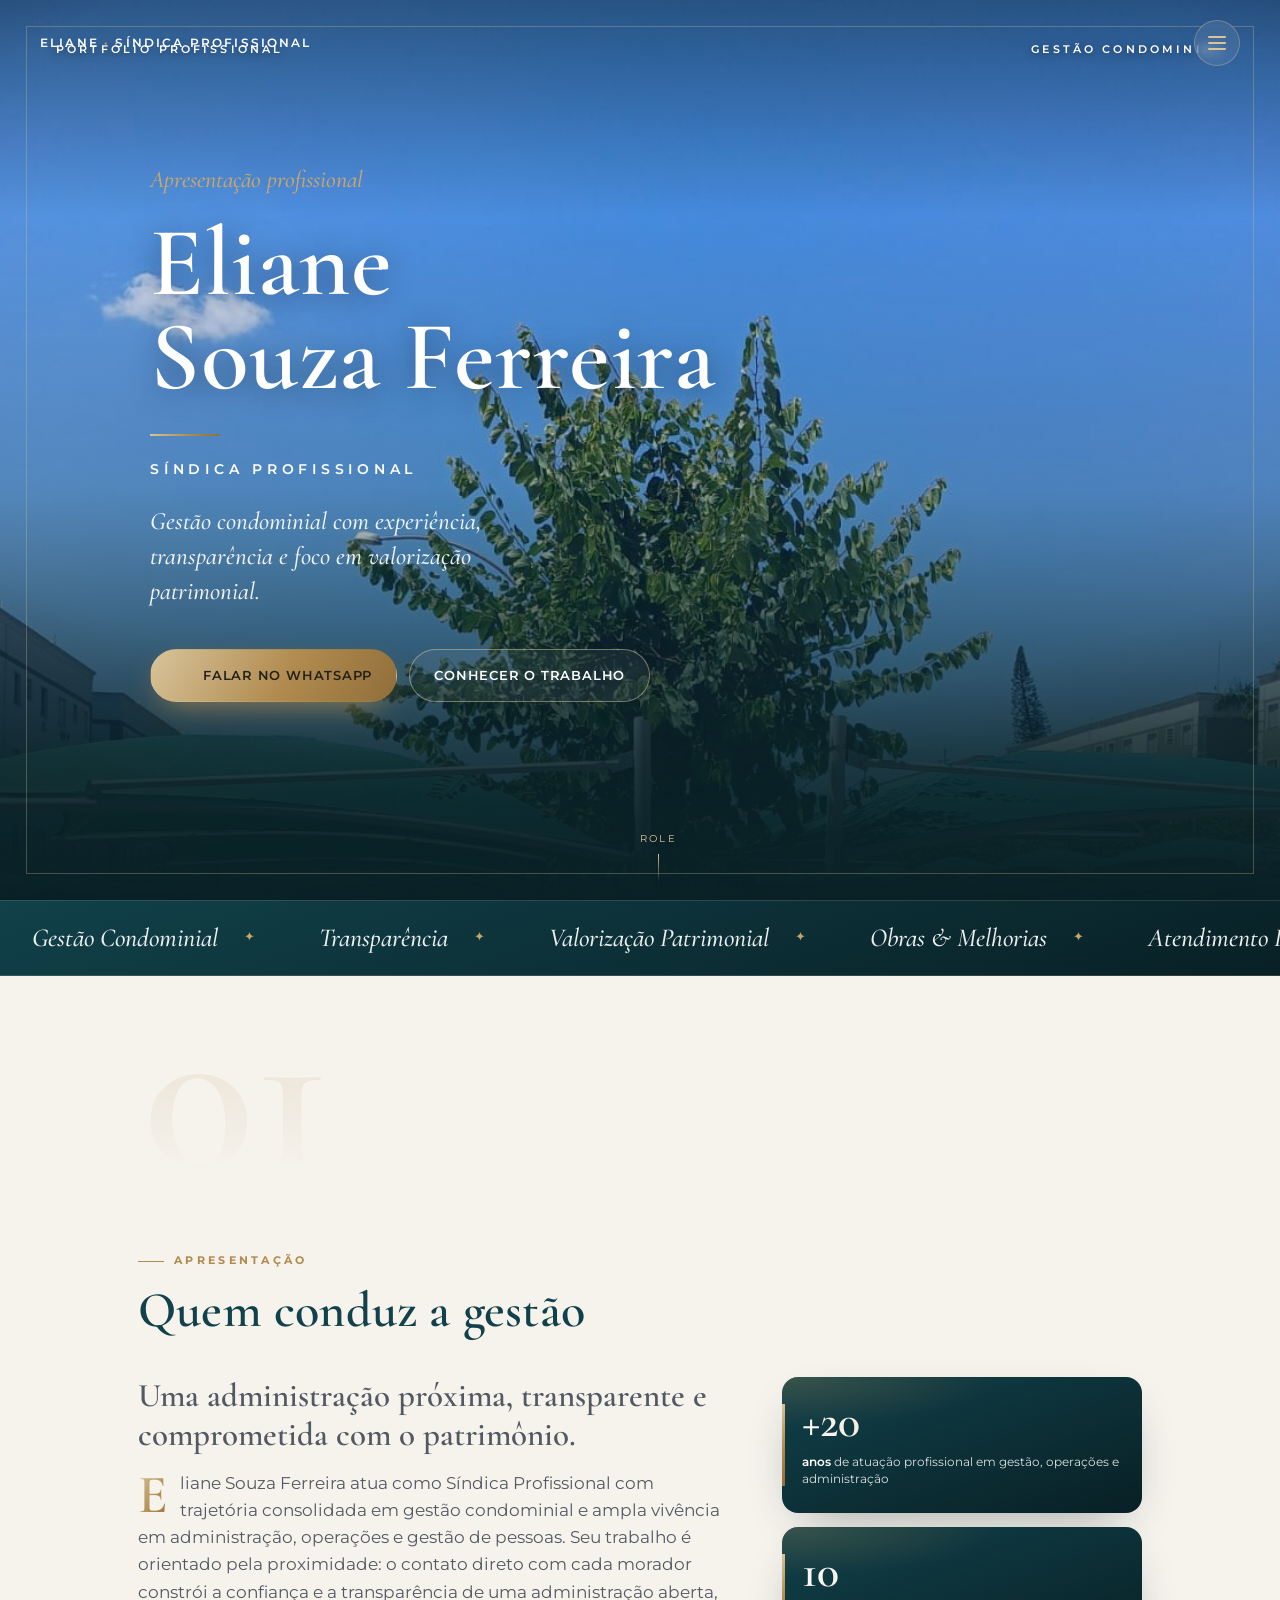
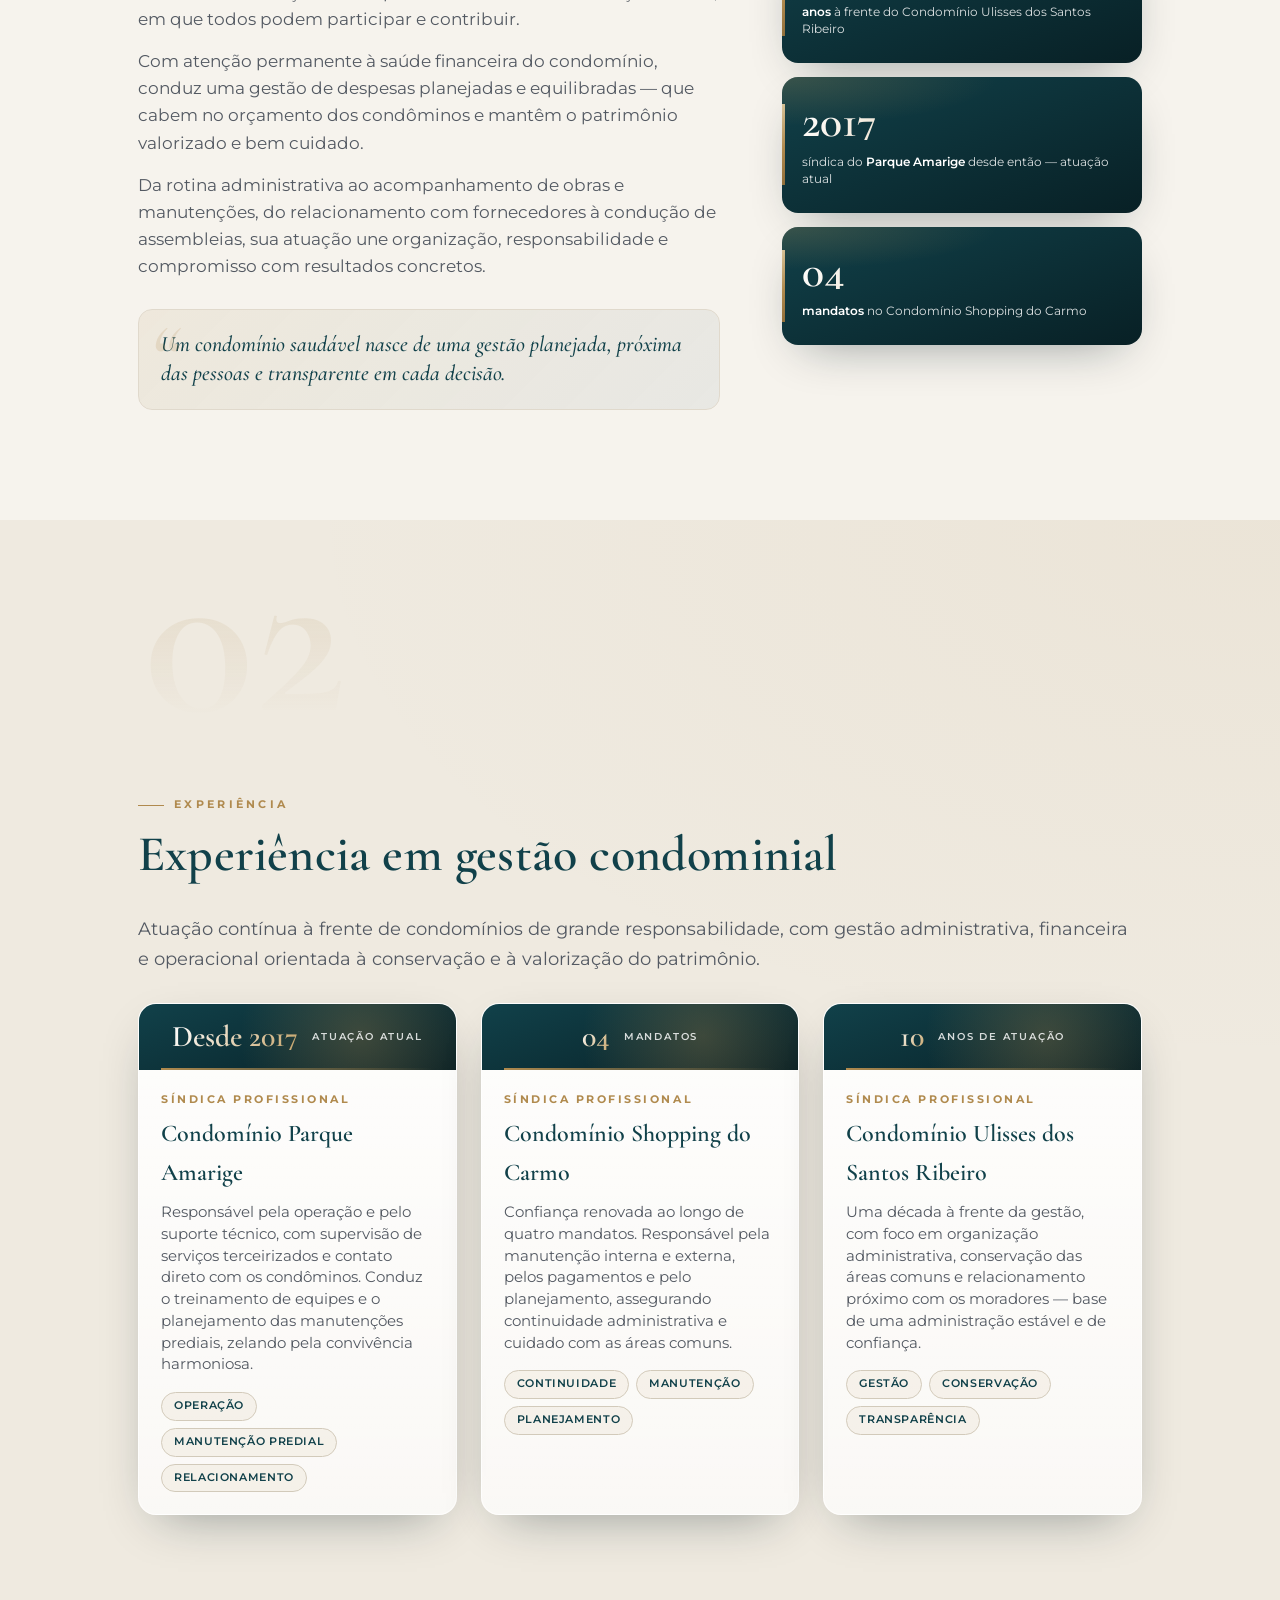
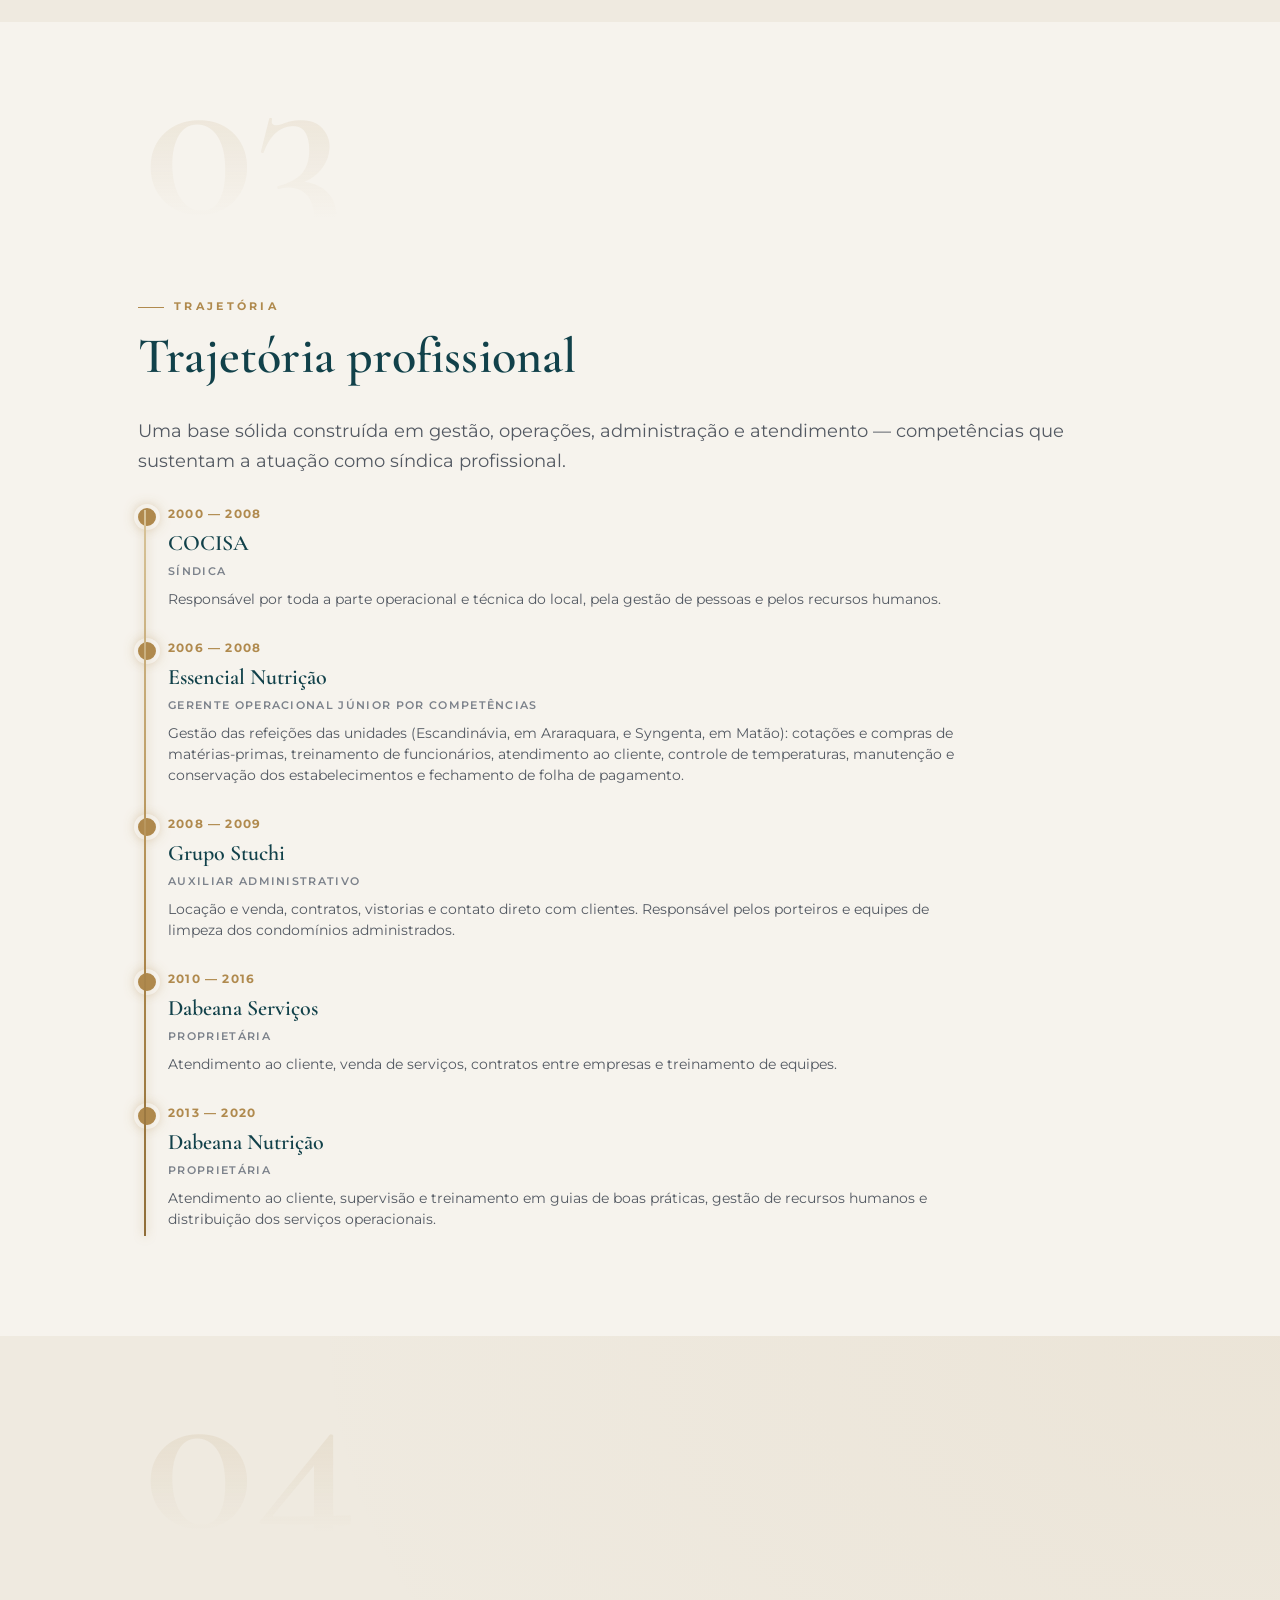
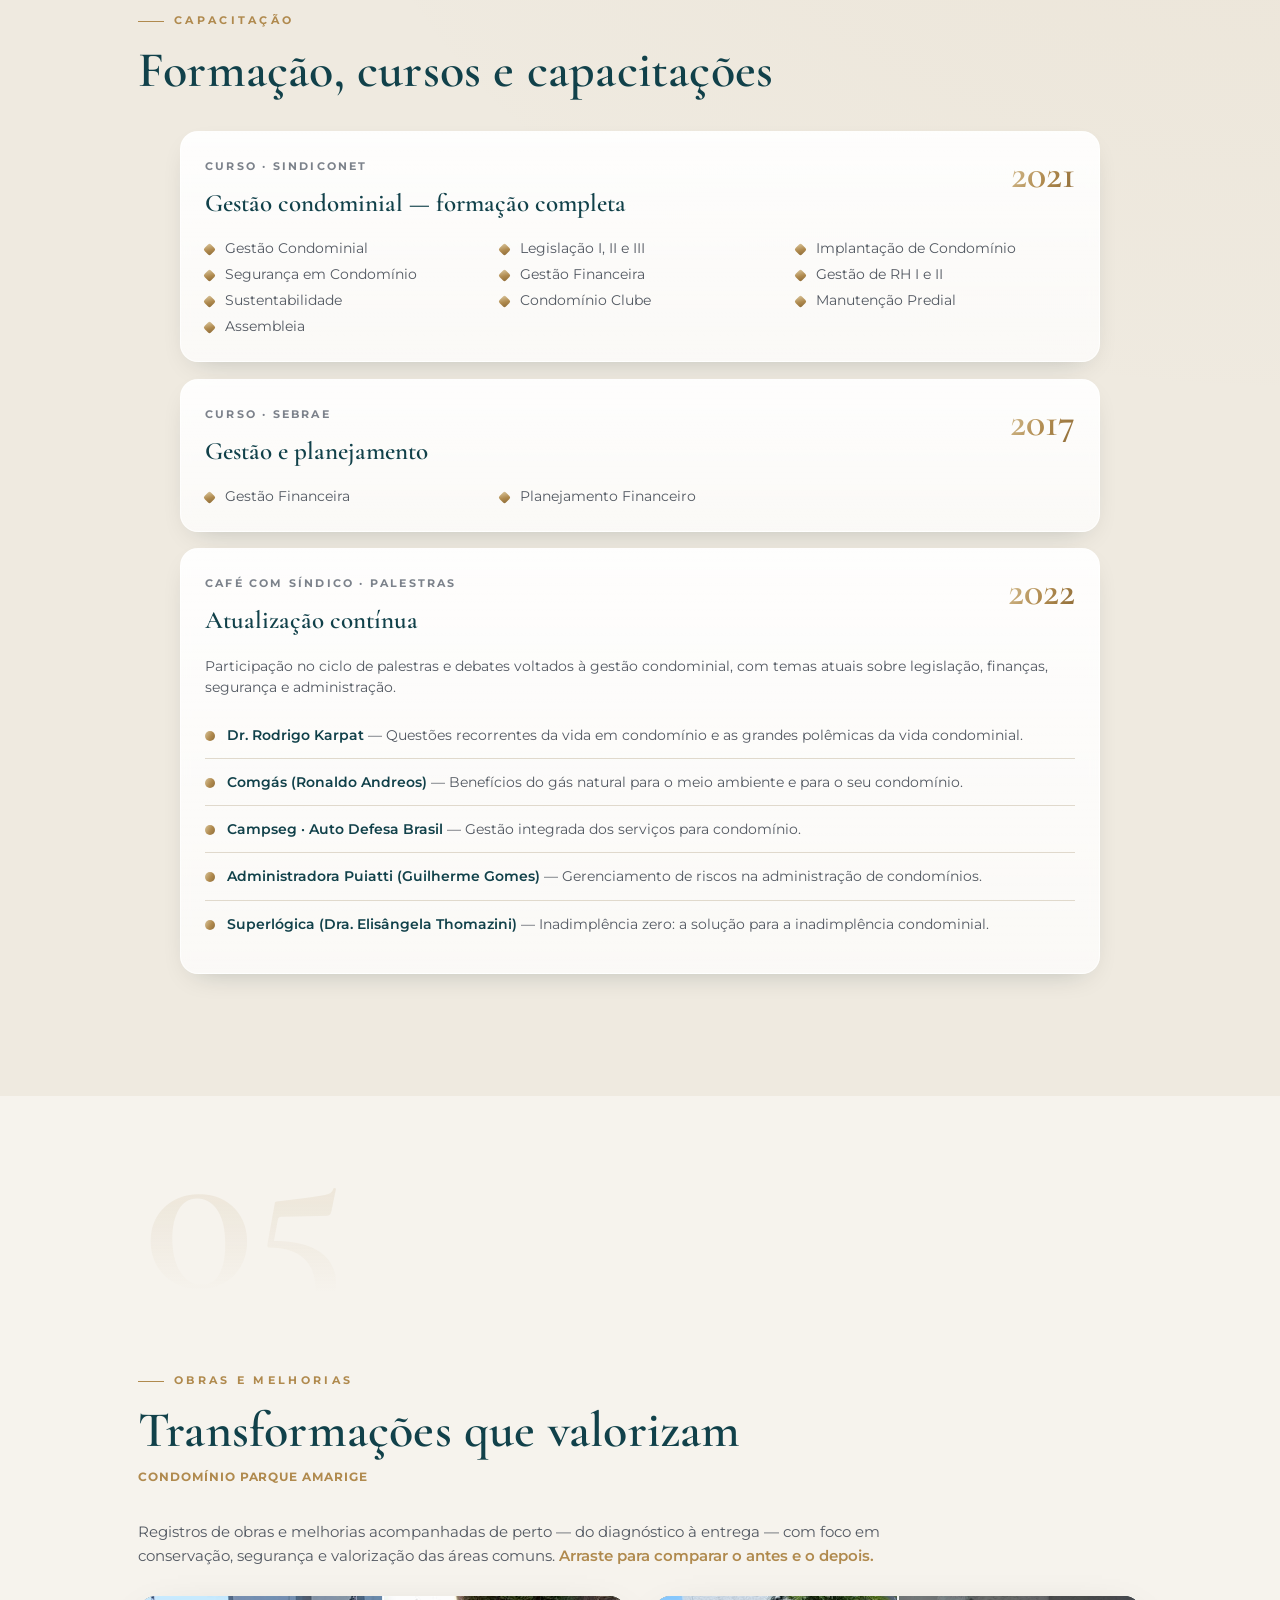
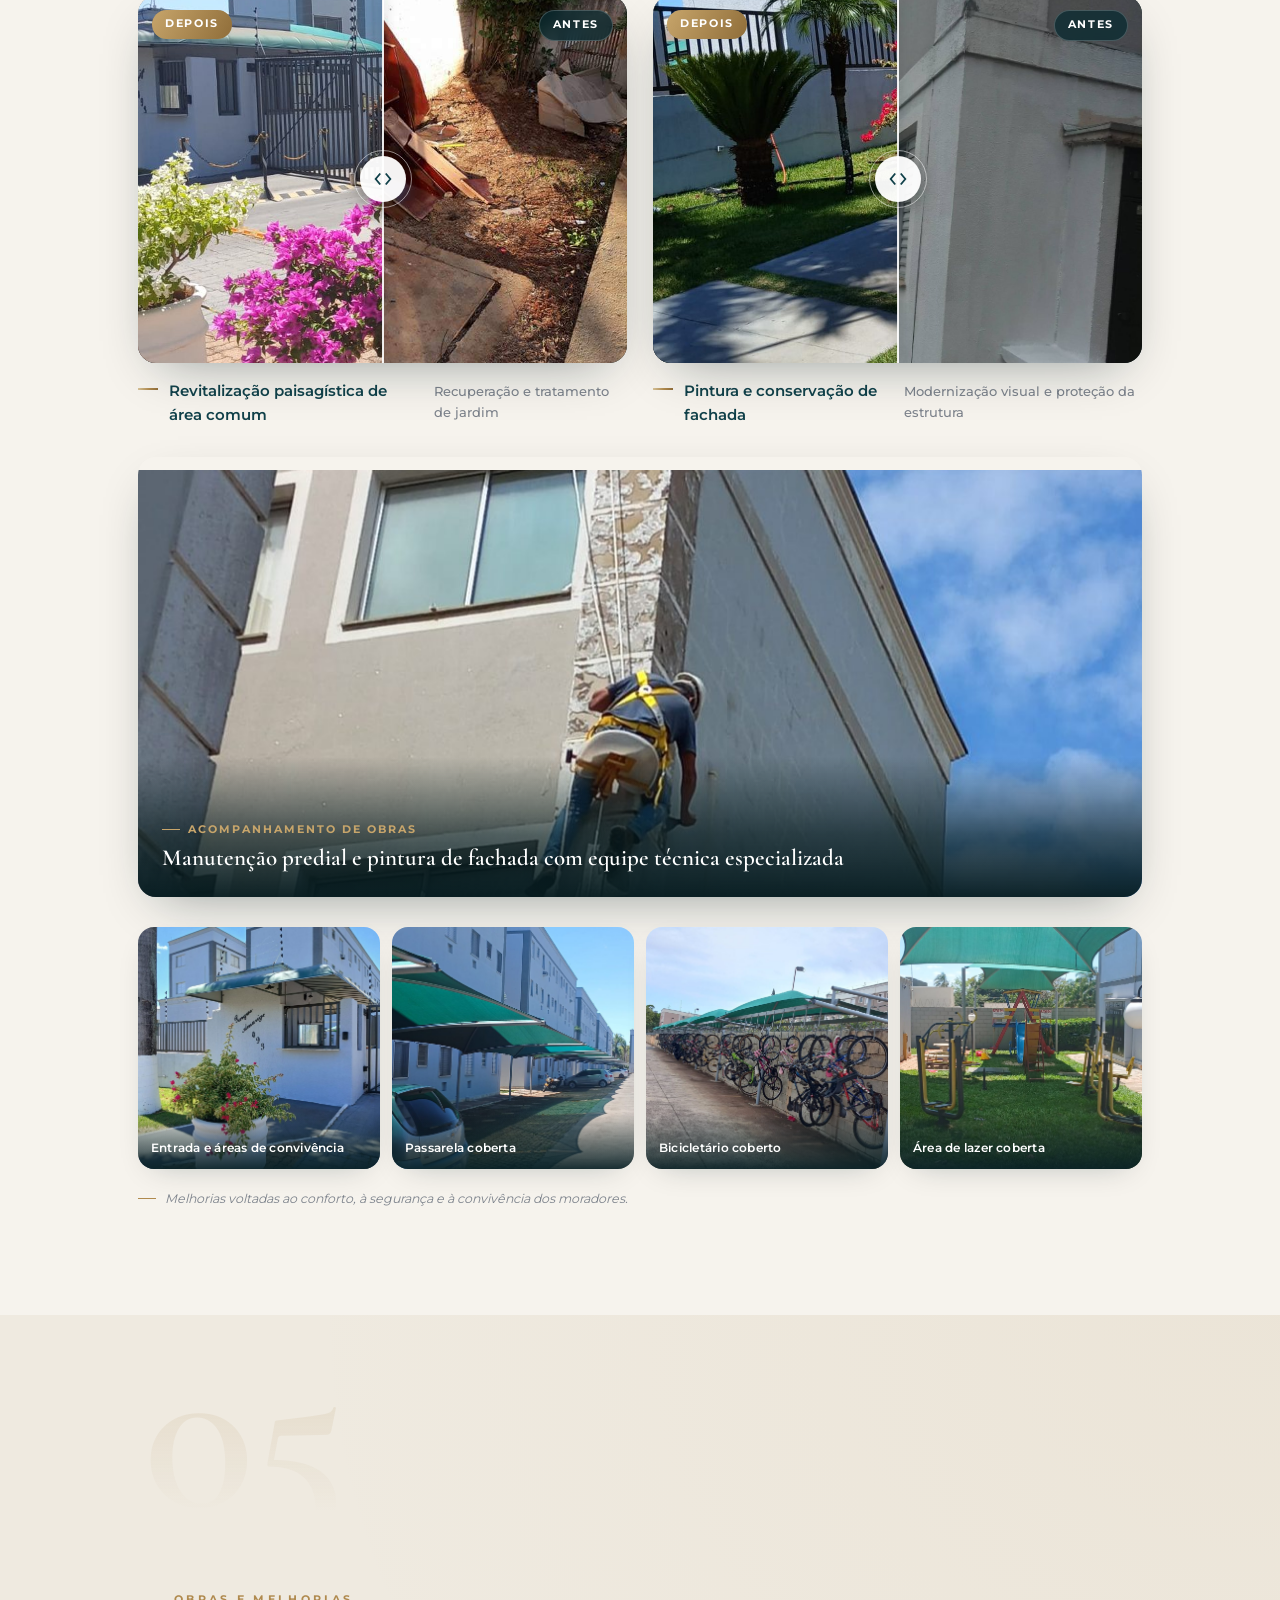
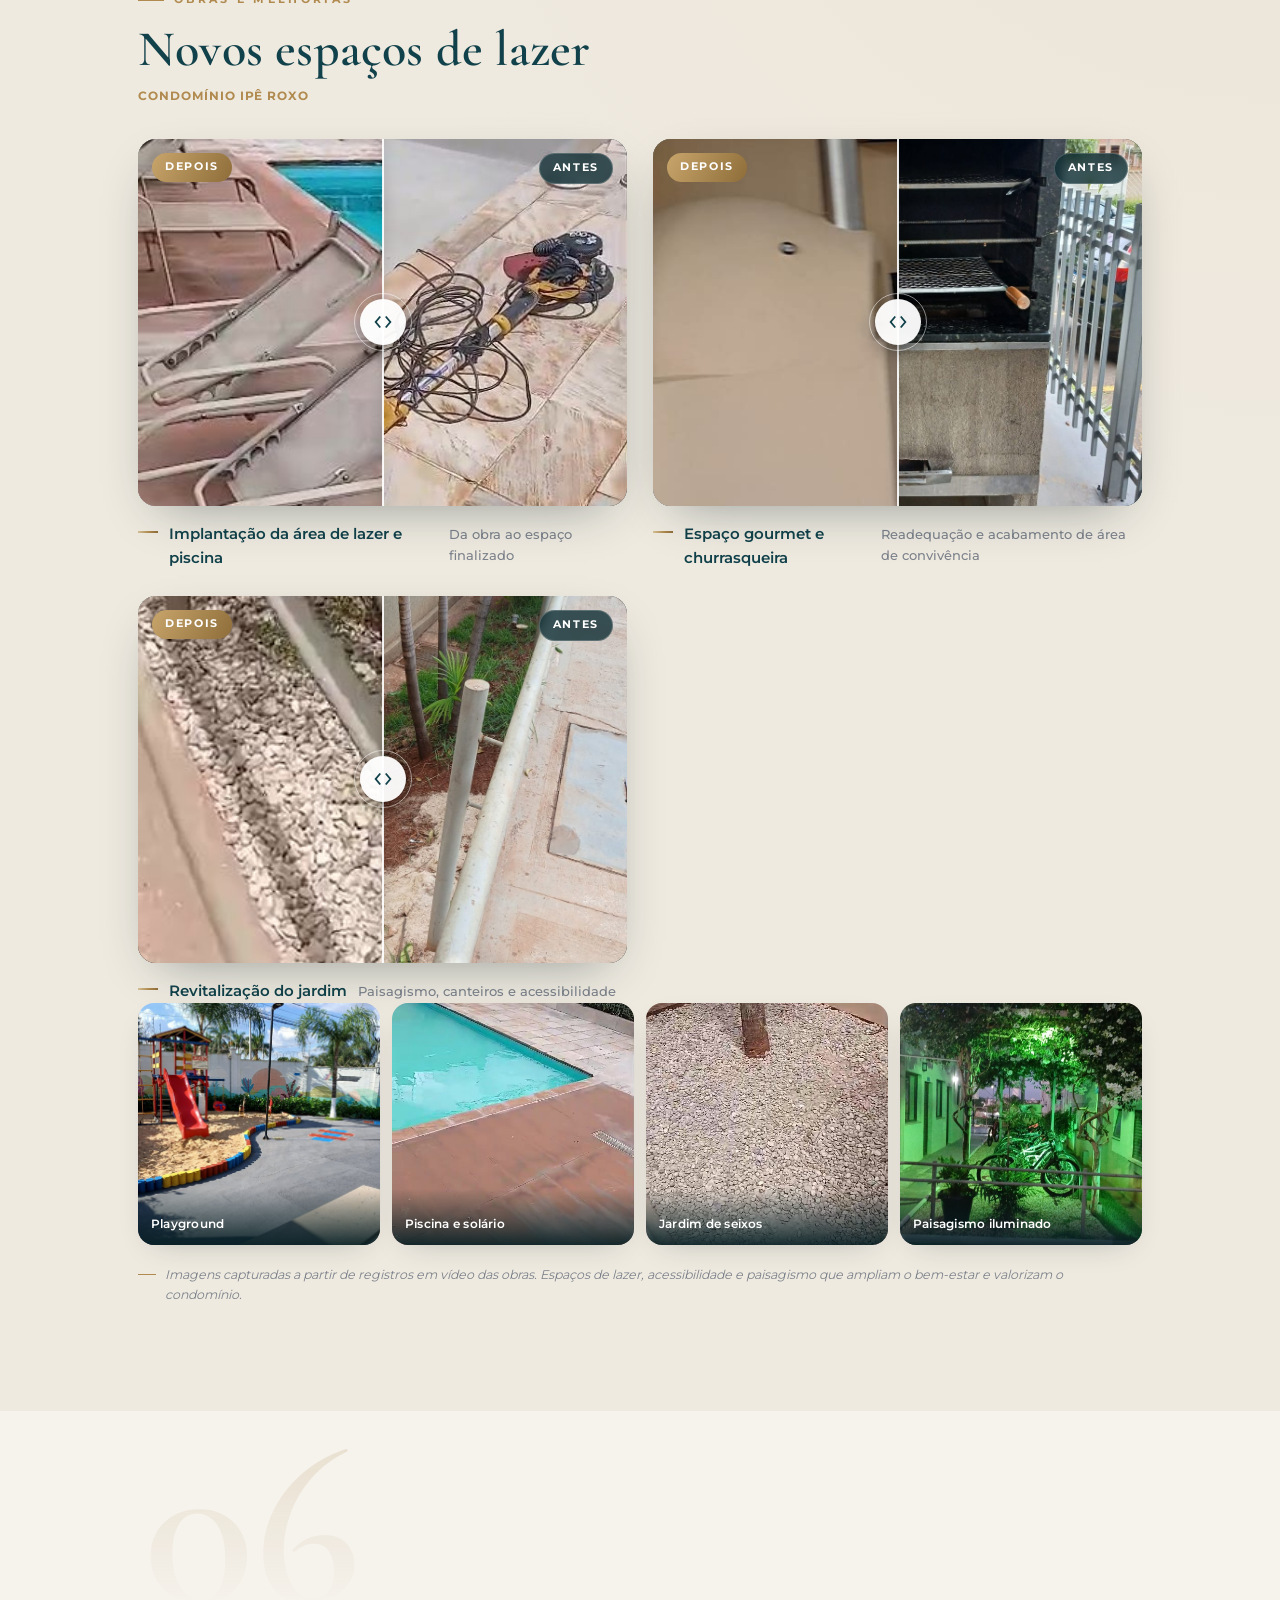
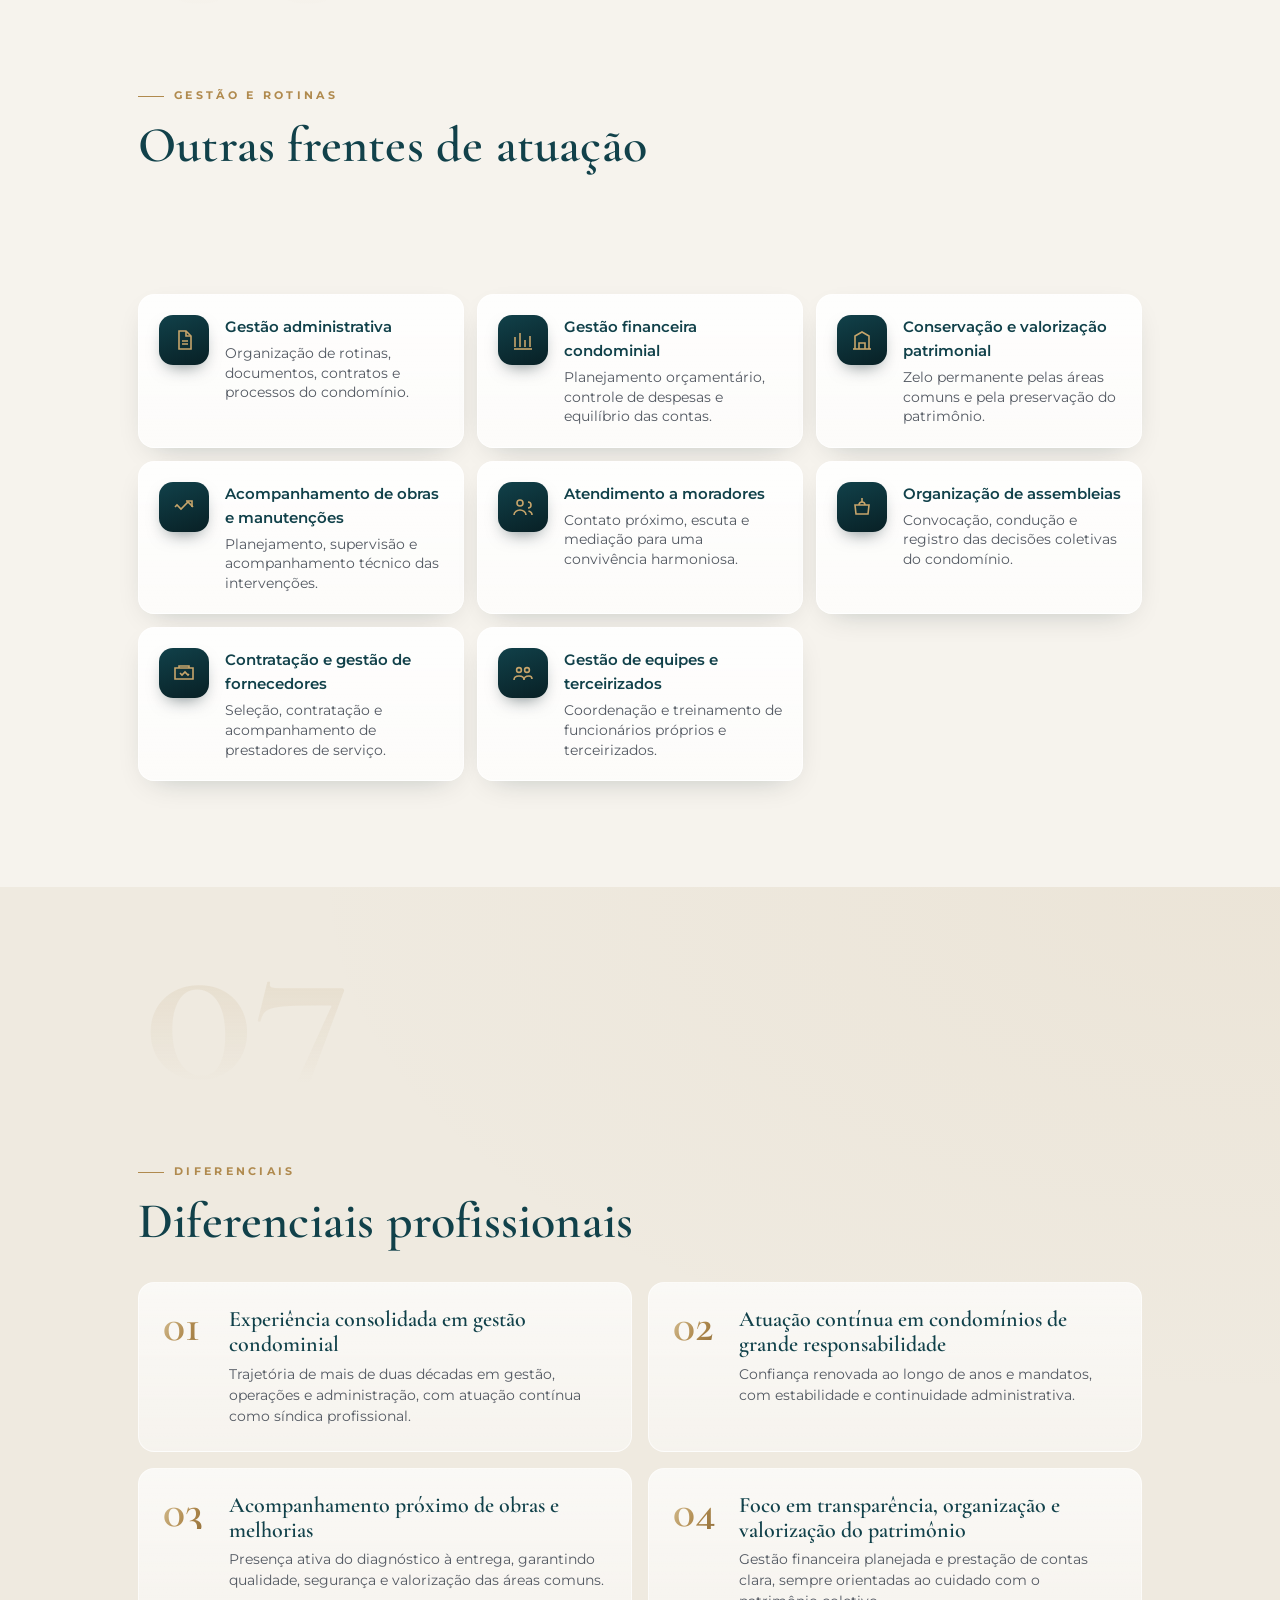
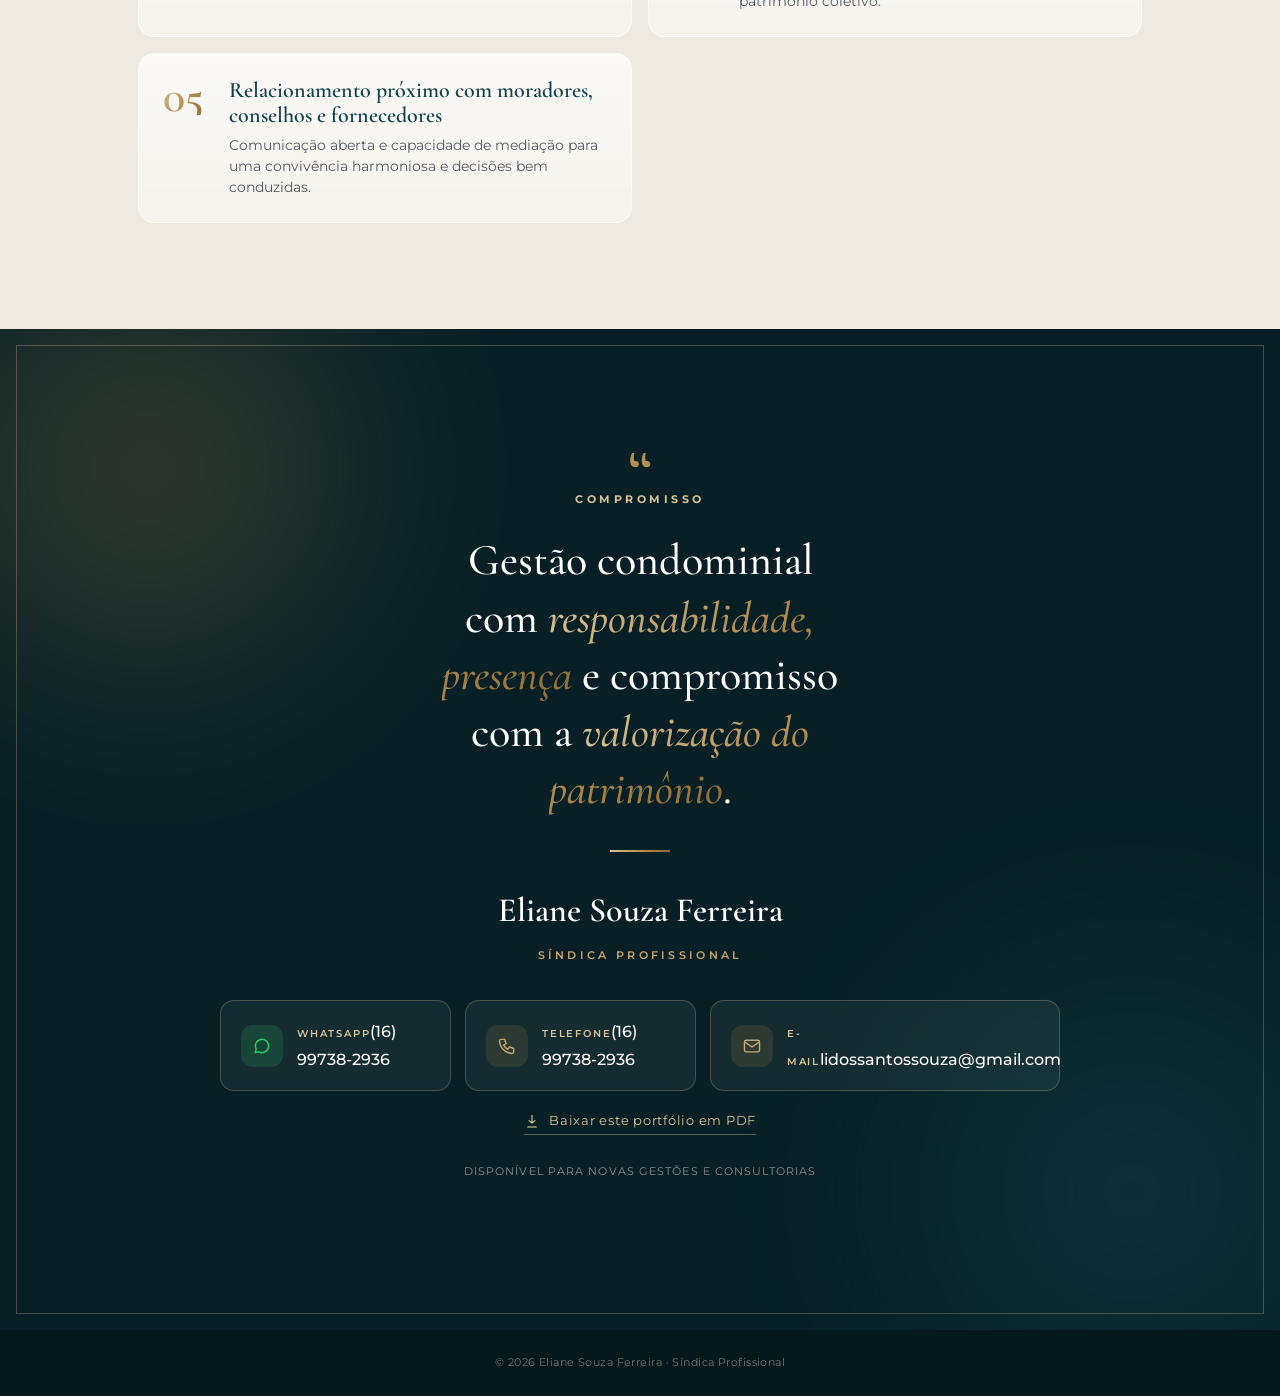
==== commit 7e218e1c: "Portal 100% dinâmico e à prova de novos itens + PDF melhorado - Números, experiência (com tags) e an" ====
--- a/index.html
+++ b/index.html
@@ -428,7 +428,7 @@
   .big{font-size:33px;}
 
   /* experiência — 3 cards verticais lado a lado */
-  .exp-grid{display:grid;grid-template-columns:repeat(3,1fr);gap:24px;align-items:stretch;}
+  .exp-grid{display:grid;grid-template-columns:repeat(auto-fit,minmax(260px,1fr));gap:24px;align-items:stretch;}
   .exp-grid .fcard{display:block;margin-bottom:0;height:100%;}
   .exp-grid .fcard .badge{flex-direction:row;align-items:center;gap:14px;padding:20px 22px;}
   .exp-grid .fcard .badge::after{left:22px;right:22px;top:auto;bottom:0;width:auto;height:2px;background:linear-gradient(90deg,var(--gold),transparent);}
@@ -479,9 +479,15 @@
   section{padding:120px 0;}
 }
 
+.print-only{ display:none; }
 /* ====================== IMPRESSÃO / PDF (gera a partir da estrutura atual) ====================== */
 @media print{
-  @page{ size:A4; margin:13mm; }
+  @page{ size:A4; margin:12mm 12mm 16mm; }
+  .print-only{ display:block !important; }
+  .print-cover{ width:100%; height:58mm; object-fit:cover; border-radius:3mm; margin-bottom:5mm; }
+  .print-foot{ position:fixed; left:0; right:0; bottom:5mm; text-align:center; font-size:8pt; letter-spacing:.04em; color:#7C828B; }
+  .print-foot span{ color:#11414A; font-weight:600; }
+  #obras, .closing{ page-break-before:always; }
   html,body{ background:#fff !important; }
   body{ font-size:10pt; color:#23282E; }
   body::after{ display:none !important; }
@@ -615,6 +621,7 @@
 
 <!-- HERO -->
 <section class="hero" id="hero">
+  <img class="print-only print-cover" data-img="hero.imagem" alt="">
   <div class="bg" id="heroBg" data-k="hero.imagem" data-bg></div>
   <div class="vignette"></div>
   <div class="hframe"></div>
@@ -658,7 +665,7 @@
       <p data-k="apresentacao.p3">Da rotina administrativa ao acompanhamento de obras e manutenções, do relacionamento com fornecedores à condução de assembleias, sua atuação une organização, responsabilidade e compromisso com resultados concretos.</p>
       <blockquote class="pullquote" data-k="apresentacao.citacao">Um condomínio saudável nasce de uma gestão planejada, próxima das pessoas e transparente em cada decisão.</blockquote>
     </div>
-    <div class="stats reveal stagger">
+    <div class="stats reveal stagger" id="stats">
       <div class="stat"><div class="n" data-num data-k="numeros.0.valor" data-to="20" data-prefix="+">+0</div><div class="t" data-k="numeros.0.texto"><strong>anos</strong> de atuação profissional em gestão, operações e administração</div></div>
       <div class="stat"><div class="n" data-num data-k="numeros.1.valor" data-to="10">0</div><div class="t" data-k="numeros.1.texto"><strong>anos</strong> à frente do Condomínio Ulisses dos Santos Ribeiro</div></div>
       <div class="stat"><div class="n" data-num data-k="numeros.2.valor" data-to="2017" data-from="1990">0</div><div class="t" data-k="numeros.2.texto">síndica do <strong>Parque Amarige</strong> desde então — atuação atual</div></div>
@@ -672,7 +679,7 @@
   <div class="wrap">
     <div class="sec-head reveal"><div class="sec-num">02</div><div class="sec-label" data-k="experiencia.label">Experiência</div><h2 class="sec-title" data-k="experiencia.titulo">Experiência em gestão condominial</h2></div>
     <p class="lead reveal" data-k="experiencia.intro" style="margin-bottom:28px;">Atuação contínua à frente de condomínios de grande responsabilidade, com gestão administrativa, financeira e operacional orientada à conservação e à valorização do patrimônio.</p>
-    <div class="exp-grid">
+    <div class="exp-grid reveal stagger" id="exp">
     <article class="fcard reveal">
       <div class="badge"><span class="bn" data-k="experiencia.itens.0.badge">Desde&nbsp;2017</span><span class="bl" data-k="experiencia.itens.0.selo">Atuação atual</span></div>
       <div class="body"><div class="role">Síndica Profissional</div><h3 data-k="experiencia.itens.0.titulo">Condomínio Parque Amarige</h3>
@@ -735,7 +742,7 @@
   <div class="wrap">
     <div class="sec-head reveal"><div class="sec-num">05</div><div class="sec-label" data-k="obras_amarige.label">Obras e Melhorias</div><h2 class="sec-title" data-k="obras_amarige.titulo">Transformações que valorizam</h2><div class="sec-sub" data-k="obras_amarige.sub">Condomínio Parque Amarige</div></div>
     <p class="obra-intro reveal" data-k="obras_amarige.intro">Registros de obras e melhorias acompanhadas de perto — do diagnóstico à entrega — com foco em conservação, segurança e valorização das áreas comuns. <em>Arraste para comparar o antes e o depois.</em></p>
-    <div class="ba-grid" id="ba-amarige">
+    <div class="ba-grid reveal stagger" id="ba-amarige">
     <div class="ba-block reveal">
       <div class="ba-slider" data-slider><img class="before" data-img="obras_amarige.antes_depois.0.antes" src="output/assets/pa_paisagismo_antes.jpg" alt="Paisagismo antes"><div class="after-wrap"><img data-img="obras_amarige.antes_depois.0.depois" src="output/assets/pa_paisagismo_depois.jpg" alt="Paisagismo depois"></div><span class="ba-tag tag-antes">Antes</span><span class="ba-tag tag-depois">Depois</span><div class="ba-handle"><span class="knob"><svg viewBox="0 0 24 24"><path d="M9 6 4 12l5 6M15 6l5 6-5 6"/></svg></span></div></div>
       <div class="ba-cap"><span data-k="obras_amarige.antes_depois.0.titulo">Revitalização paisagística de área comum</span><span class="desc" data-k="obras_amarige.antes_depois.0.desc">Recuperação e tratamento de jardim</span></div>
@@ -760,7 +767,7 @@
 <section class="alt">
   <div class="wrap">
     <div class="sec-head reveal"><div class="sec-num">05</div><div class="sec-label" data-k="obras_ipe.label">Obras e Melhorias</div><h2 class="sec-title" data-k="obras_ipe.titulo">Novos espaços de lazer</h2><div class="sec-sub" data-k="obras_ipe.sub">Condomínio Ipê Roxo</div></div>
-    <div class="ba-grid" id="ba-ipe">
+    <div class="ba-grid reveal stagger" id="ba-ipe">
     <div class="ba-block reveal">
       <div class="ba-slider" data-slider><img class="before" data-img="obras_ipe.antes_depois.0.antes" src="output/assets/ipe_piscina_antes.jpg" alt="Piscina em obra"><div class="after-wrap"><img data-img="obras_ipe.antes_depois.0.depois" src="output/assets/ipe_piscina_depois.jpg" alt="Piscina finalizada" style="object-position:center 30%;"></div><span class="ba-tag tag-antes">Antes</span><span class="ba-tag tag-depois">Depois</span><div class="ba-handle"><span class="knob"><svg viewBox="0 0 24 24"><path d="M9 6 4 12l5 6M15 6l5 6-5 6"/></svg></span></div></div>
       <div class="ba-cap"><span data-k="obras_ipe.antes_depois.0.titulo">Implantação da área de lazer e piscina</span><span class="desc" data-k="obras_ipe.antes_depois.0.desc">Da obra ao espaço finalizado</span></div>
@@ -850,6 +857,8 @@
   <svg viewBox="0 0 32 32"><path d="M16 3C9 3 3.5 8.5 3.5 15.5c0 2.3.6 4.4 1.7 6.3L3 29l7.4-2.1c1.8 1 3.9 1.5 6 1.5 7 0 12.5-5.5 12.5-12.5S23 3 16 3zm0 22.7c-1.9 0-3.7-.5-5.2-1.4l-.4-.2-4.4 1.2 1.2-4.3-.3-.4a10 10 0 0 1-1.6-5.4C5.5 9.9 10.2 5.3 16 5.3s10.5 4.6 10.5 10.2S21.8 25.7 16 25.7zm5.8-7.6c-.3-.2-1.9-.9-2.2-1-.3-.1-.5-.2-.7.2-.2.3-.8 1-1 1.2-.2.2-.4.2-.7.1-.3-.2-1.3-.5-2.5-1.6-.9-.8-1.5-1.8-1.7-2.1-.2-.3 0-.5.1-.7l.5-.6c.2-.2.2-.3.4-.6.1-.2 0-.4 0-.6l-1-2.3c-.2-.6-.5-.5-.7-.5h-.6c-.2 0-.5.1-.8.4-.3.3-1 1-1 2.5s1.1 2.9 1.2 3.1c.2.2 2.2 3.4 5.3 4.7.7.3 1.3.5 1.8.6.7.2 1.4.2 1.9.1.6-.1 1.9-.8 2.1-1.5.3-.7.3-1.4.2-1.5-.1-.2-.3-.2-.6-.4z"/></svg>
 </a>
 
+<div class="print-only print-foot"><span data-k="encerramento.nome">Eliane Souza Ferreira</span> · <span data-k="hero.cargo">Síndica Profissional</span> · <span data-k="contato.telefone">(16) 99738-2936</span> · <span data-k="contato.email">lidossantossouza@gmail.com</span></div>
+
 <!-- Login do administrador (Netlify Identity) -->
 <script src="https://identity.netlify.com/v1/netlify-identity-widget.js"></script>
 <script>
@@ -904,6 +913,40 @@
     '<path d="M8 12l2 2 3-3 3 3 1-1"/><path d="M3 7h18v11H3z"/><path d="M7 7V5h10v2"/>',
     '<circle cx="8" cy="9" r="2.4"/><circle cx="16" cy="9" r="2.4"/><path d="M3 19c0-2.5 2.2-4 5-4s5 1.5 5 4M13 19c0-2.5 2.2-4 5-4s3 1.2 3 3"/>'
   ];
+  function renderStats(C){
+    var el=document.getElementById('stats'), items=get(C,'numeros');
+    if(!el || !Array.isArray(items) || !items.length) return;
+    el.innerHTML = items.map(function(it){
+      return '<div class="stat"><div class="n" data-num></div><div class="t">'+rich(it.texto)+'</div></div>';
+    }).join('');
+    var ns = el.querySelectorAll('.n');
+    items.forEach(function(it,i){ if(ns[i]) setupNum(ns[i], it.valor); });
+  }
+  function renderExp(C){
+    var el=document.getElementById('exp'), items=get(C,'experiencia.itens');
+    if(!el || !Array.isArray(items) || !items.length) return;
+    var cargo = esc(get(C,'hero.cargo') || 'Síndica Profissional');
+    el.innerHTML = items.map(function(it){
+      var tags = (Array.isArray(it.tags)?it.tags:[]).map(function(t){ return '<span class="tag">'+esc(t)+'</span>'; }).join('');
+      return '<article class="fcard"><div class="badge"><span class="bn">'+esc(it.badge)+'</span><span class="bl">'+esc(it.selo)+'</span></div>'
+        + '<div class="body"><div class="role">'+cargo+'</div><h3>'+esc(it.titulo)+'</h3><p>'+rich(it.descricao)+'</p>'
+        + (tags ? ('<div class="tags">'+tags+'</div>') : '') + '</div></article>';
+    }).join('');
+  }
+  function renderBA(id, items){
+    var el=document.getElementById(id);
+    if(!el || !Array.isArray(items) || !items.length) return;
+    el.innerHTML = items.map(function(it){
+      var pa = it.pos_antes ? (' style="object-position:'+esc(it.pos_antes)+'"') : '';
+      var pd = it.pos_depois ? (' style="object-position:'+esc(it.pos_depois)+'"') : '';
+      return '<div class="ba-block"><div class="ba-slider" data-slider>'
+        + '<img class="before"'+pa+' src="'+esc(it.antes)+'" alt="">'
+        + '<div class="after-wrap"><img'+pd+' src="'+esc(it.depois)+'" alt=""></div>'
+        + '<span class="ba-tag tag-antes">Antes</span><span class="ba-tag tag-depois">Depois</span>'
+        + '<div class="ba-handle"><span class="knob"><svg viewBox="0 0 24 24"><path d="M9 6 4 12l5 6M15 6l5 6-5 6"/></svg></span></div></div>'
+        + '<div class="ba-cap"><span>'+esc(it.titulo)+'</span><span class="desc">'+esc(it.desc)+'</span></div></div>';
+    }).join('');
+  }
   fetch('content.json',{cache:'no-store'}).then(function(r){return r.json();}).then(function(C){
     // 1) textos / imagens / números (campos fixos)
     document.querySelectorAll('[data-k]').forEach(function(el){
@@ -941,6 +984,10 @@
     var galFn = function(g){ return '<div class="gcell"><img src="'+esc(g.img)+'" alt=""><div class="cap">'+esc(g.legenda)+'</div></div>'; };
     renderList('gal-amarige', get(C,'obras_amarige.galeria'), galFn);
     renderList('gal-ipe', get(C,'obras_ipe.galeria'), galFn);
+    renderStats(C);
+    renderExp(C);
+    renderBA('ba-amarige', get(C,'obras_amarige.antes_depois'));
+    renderBA('ba-ipe', get(C,'obras_ipe.antes_depois'));
 
     // 3) links de contato
     var wa = (get(C,'contato.whatsapp')||'5516997382936').replace(/\D/g,'');
@@ -949,12 +996,14 @@
     document.querySelectorAll('[data-tel]').forEach(function(a){ a.href = 'tel:+'+wa; });
     var mail = get(C,'contato.email');
     if(mail) document.querySelectorAll('[data-mail]').forEach(function(a){ a.href = 'mailto:'+mail; });
-  }).catch(function(){ /* mantém o conteúdo padrão do HTML */ });
+  }).catch(function(){ /* mantém o conteúdo padrão do HTML */ })
+    .then(function(){ if(window.__initAll) window.__initAll(); });
 })();
 </script>
 
 <script>
-(function(){
+window.__initAll = function(){
+  if(window.__inited) return; window.__inited = true;
   var doc=document, html=doc.documentElement, body=doc.body;
   doc.getElementById('yr').textContent=new Date().getFullYear();
 
@@ -1063,7 +1112,7 @@
     s.addEventListener('mousedown',start); window.addEventListener('mousemove',move); window.addEventListener('mouseup',end);
     s.addEventListener('touchstart',start,{passive:true}); s.addEventListener('touchmove',move,{passive:false}); s.addEventListener('touchend',end);
   });
-})();
+};
 </script>
 </body>
 </html>
